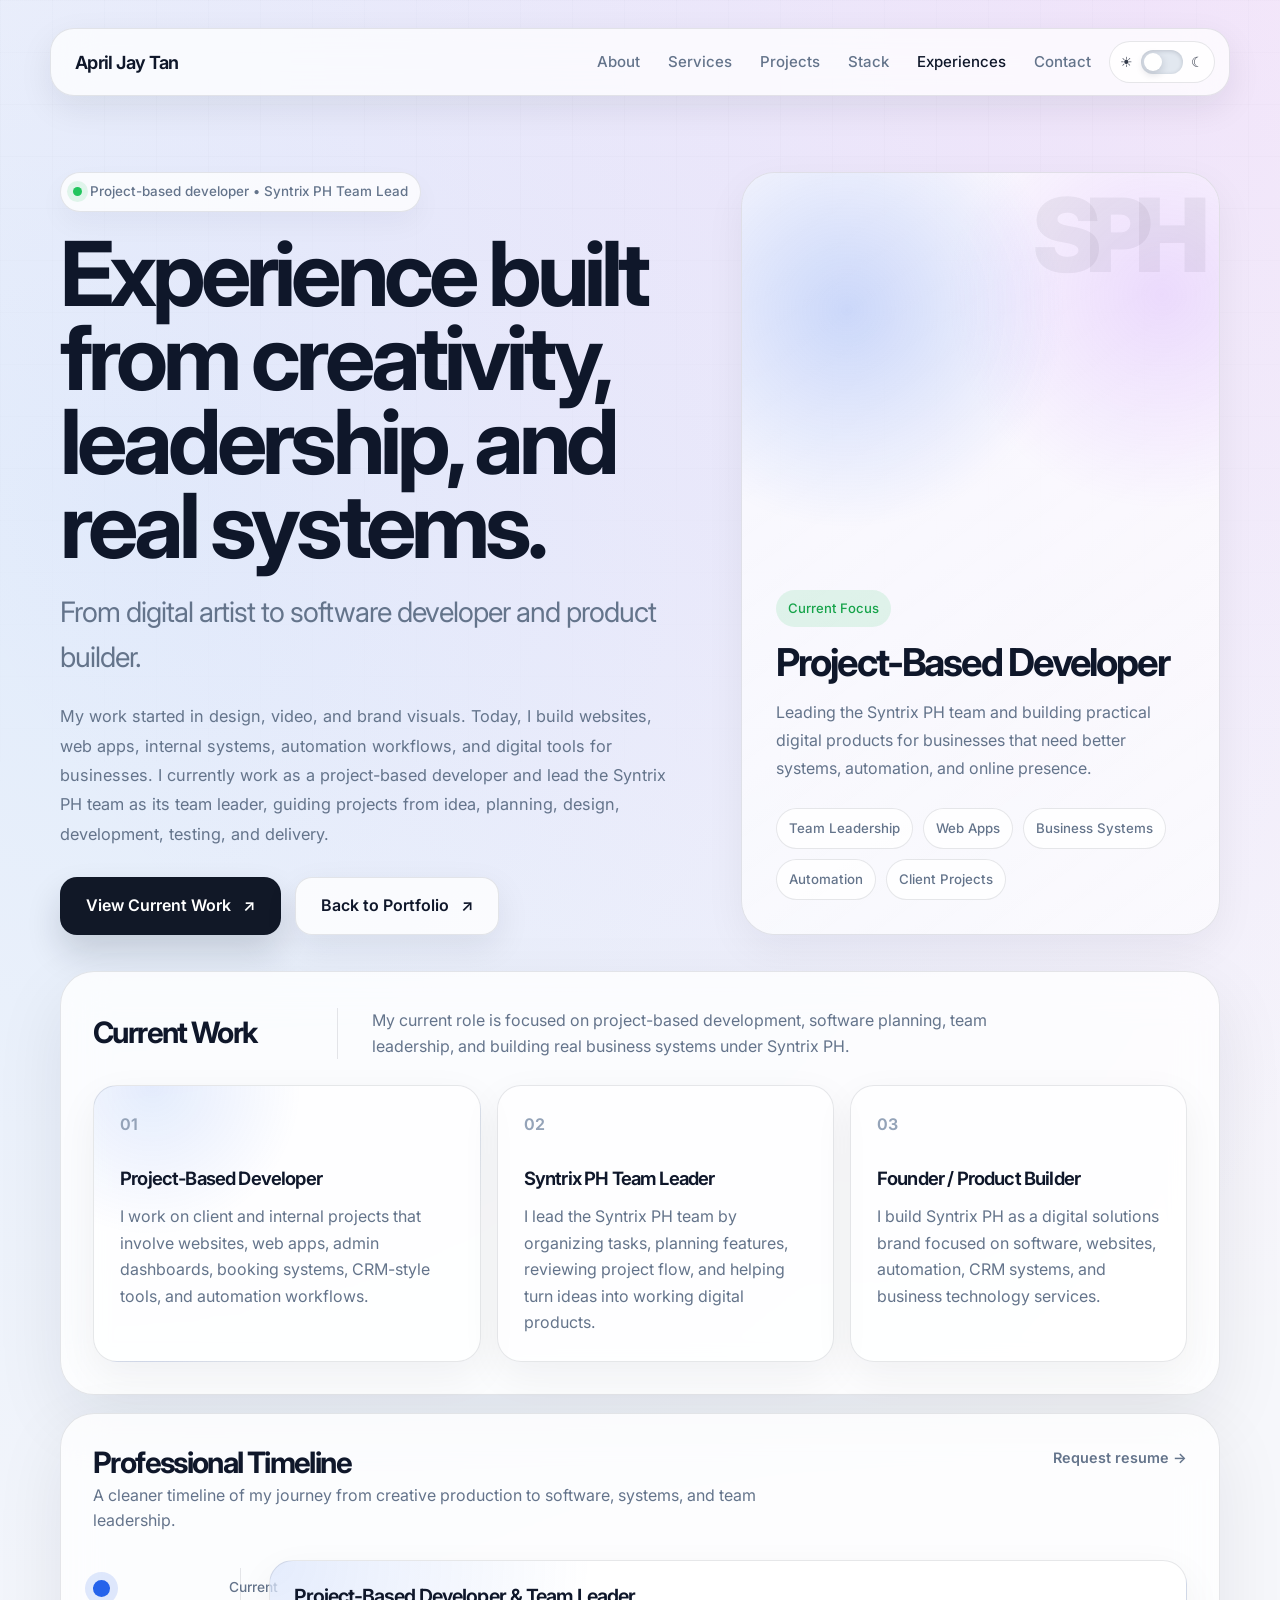
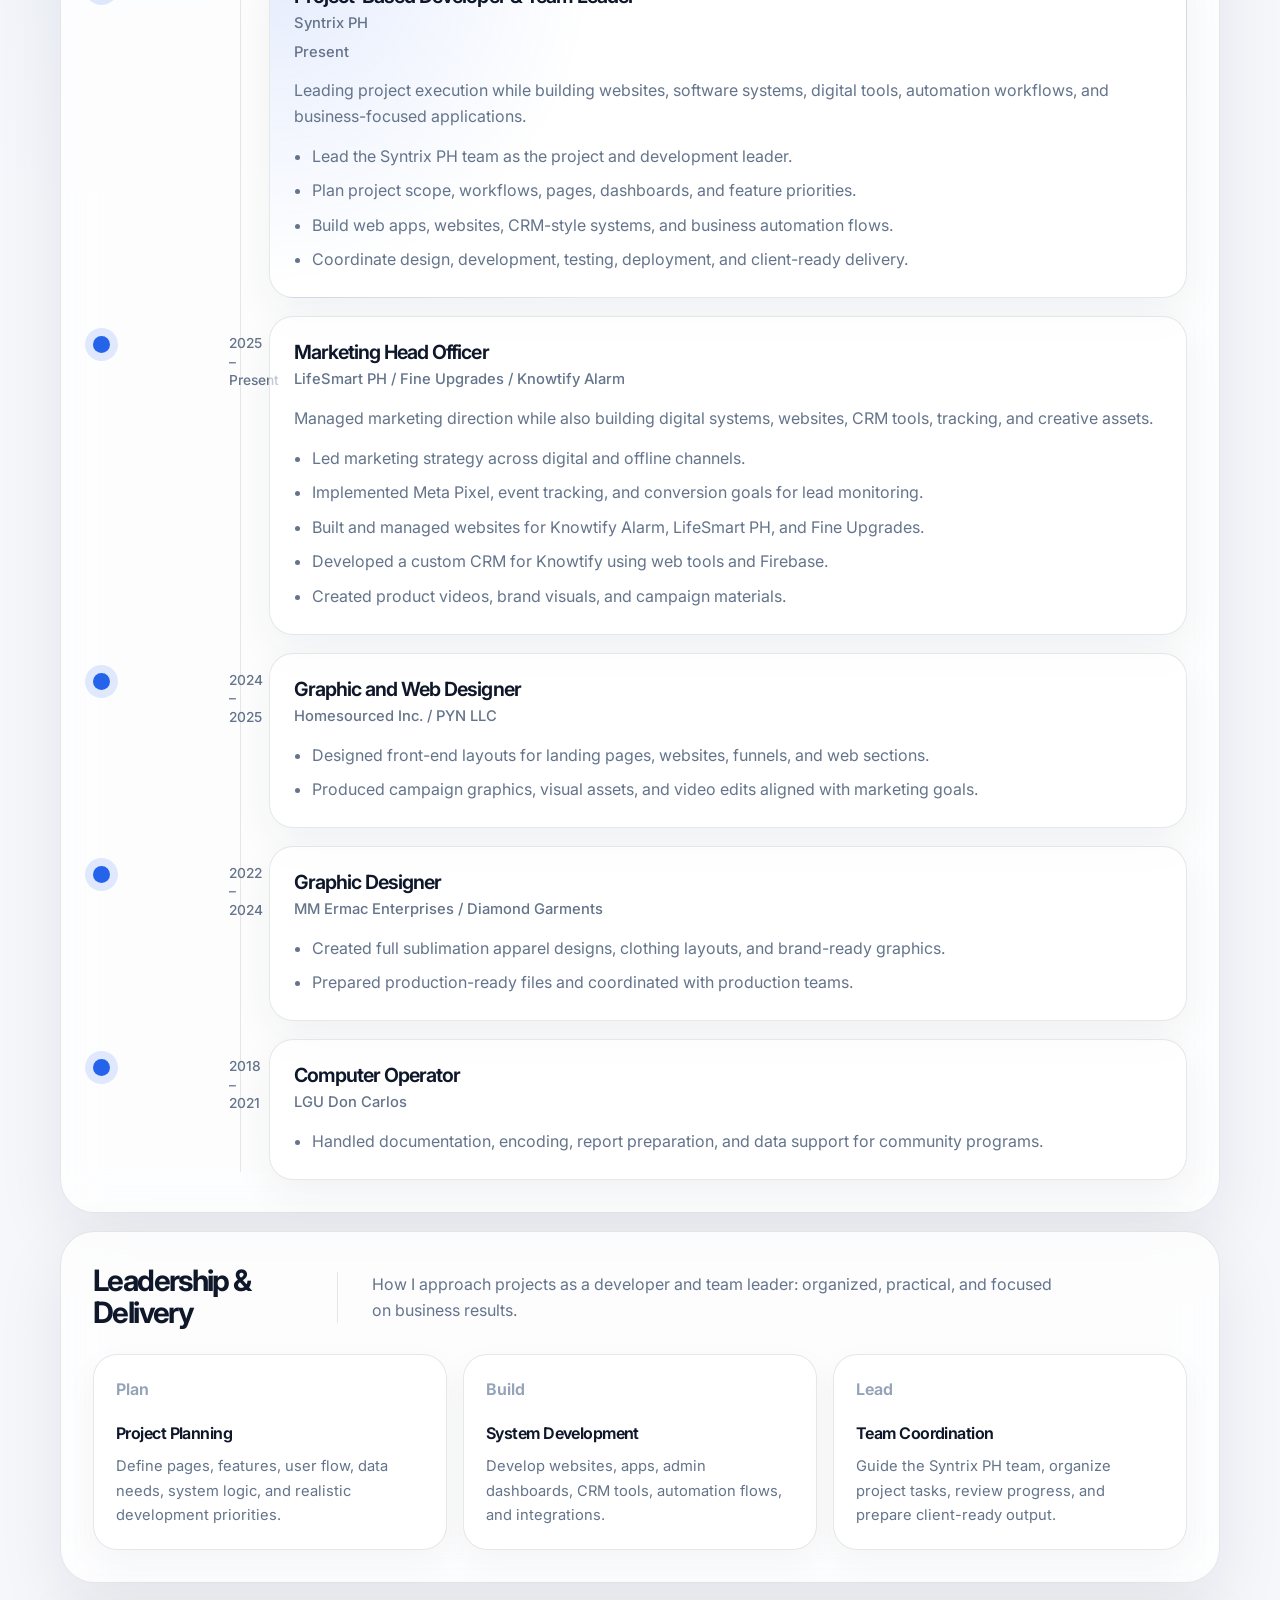
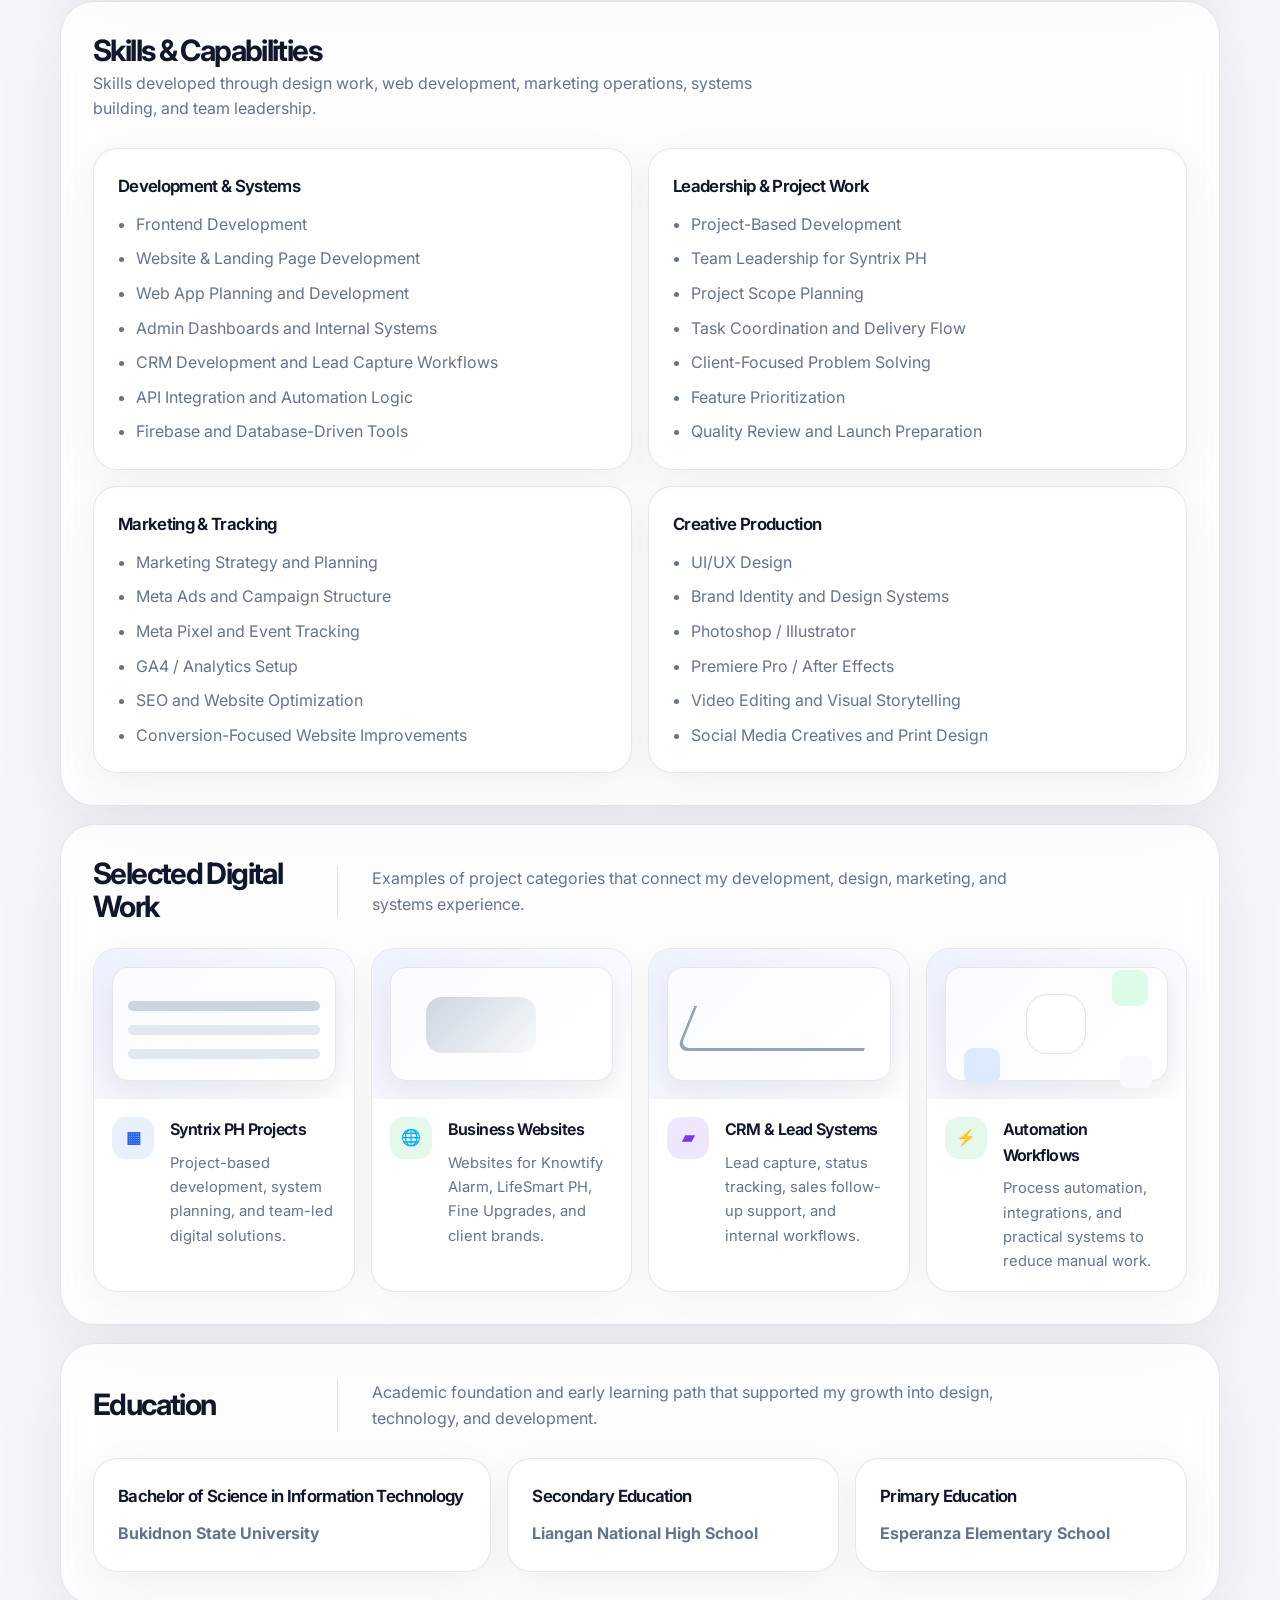
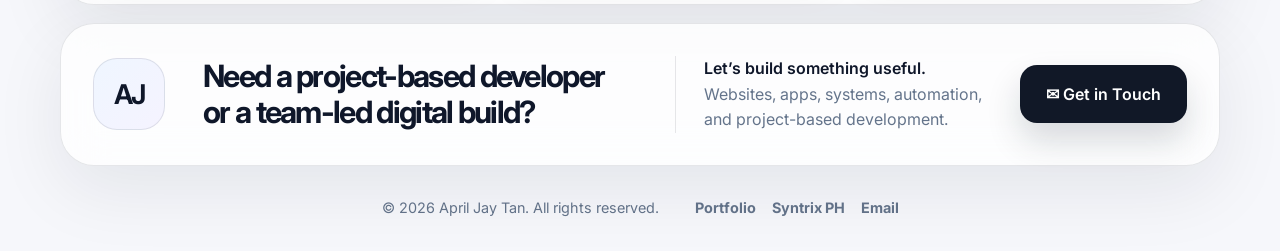
==== experiences.html @ decd0dea "Add files via upload" ====
<!DOCTYPE html>
<html lang="en">
<head>
  <meta charset="UTF-8" />
  <meta name="viewport" content="width=device-width, initial-scale=1.0" />
  <title>Experiences | April Jay Tan | Project-Based Developer & Syntrix PH Team Lead</title>
  <meta name="description" content="Professional experience of April Jay Tan, project-based developer, Syntrix PH team leader, software developer, creative technologist, and digital systems builder." />
  <link rel="icon" type="image/png" href="assets/favicon.png">
  <link rel="preconnect" href="https://fonts.googleapis.com">
  <link rel="preconnect" href="https://fonts.gstatic.com" crossorigin>
  <link href="https://fonts.googleapis.com/css2?family=Inter:wght@400;500;600;700;800;900&display=swap" rel="stylesheet">
  <link rel="stylesheet" href="style.css" />
</head>
<body>
  <div class="page-glow page-glow-one"></div>
  <div class="page-glow page-glow-two"></div>

  <header class="site-header">
    <nav class="nav-shell" aria-label="Main navigation">
      <a href="index.html" class="brand">April Jay Tan</a>

      <button class="mobile-menu-btn" type="button" aria-label="Toggle menu">
        <span></span>
        <span></span>
      </button>

      <div class="nav-links" id="navLinks">
        <a href="index.html#about">About</a>
        <a href="index.html#services">Services</a>
        <a href="index.html#projects">Projects</a>
        <a href="index.html#stack">Stack</a>
        <a href="experiences.html" class="active">Experiences</a>
        <a href="index.html#contact">Contact</a>
      </div>

      <button class="theme-toggle" id="themeToggle" type="button" aria-label="Switch to dark mode" title="Toggle dark / light mode">
        <span class="toggle-icon toggle-sun">☀</span>
        <span class="toggle-track"><span class="toggle-thumb"></span></span>
        <span class="toggle-icon toggle-moon">☾</span>
      </button>
    </nav>
  </header>

  <main>
    <section class="experience-hero section-space">
      <div class="container experience-hero-grid">
        <div class="hero-copy reveal">
          <div class="status-pill"><span></span>Project-based developer • Syntrix PH Team Lead</div>
          <h1>Experience built from creativity, leadership, and real systems.</h1>
          <p class="hero-kicker">From digital artist to software developer and product builder.</p>
          <p class="hero-story">
            My work started in design, video, and brand visuals. Today, I build websites, web apps, internal systems, automation workflows, and digital tools for businesses. I currently work as a project-based developer and lead the Syntrix PH team as its team leader, guiding projects from idea, planning, design, development, testing, and delivery.
          </p>
          <div class="hero-actions">
            <a href="#current-work" class="btn btn-primary">View Current Work <span>↗</span></a>
            <a href="index.html#projects" class="btn btn-soft">Back to Portfolio <span>↗</span></a>
          </div>
        </div>

        <aside class="leadership-card reveal">
          <div class="leadership-topline">Current Focus</div>
          <h2>Project-Based Developer</h2>
          <p>Leading the Syntrix PH team and building practical digital products for businesses that need better systems, automation, and online presence.</p>
          <div class="leader-stack">
            <span>Team Leadership</span>
            <span>Web Apps</span>
            <span>Business Systems</span>
            <span>Automation</span>
            <span>Client Projects</span>
          </div>
        </aside>
      </div>
    </section>

    <section id="current-work" class="container panel reveal experience-current-panel">
      <div class="section-head split-head">
        <h2>Current Work</h2>
        <p>My current role is focused on project-based development, software planning, team leadership, and building real business systems under Syntrix PH.</p>
      </div>

      <div class="current-work-grid">
        <article class="current-card primary-current reveal-item">
          <span class="feature-number">01</span>
          <h3>Project-Based Developer</h3>
          <p>I work on client and internal projects that involve websites, web apps, admin dashboards, booking systems, CRM-style tools, and automation workflows.</p>
        </article>

        <article class="current-card reveal-item">
          <span class="feature-number">02</span>
          <h3>Syntrix PH Team Leader</h3>
          <p>I lead the Syntrix PH team by organizing tasks, planning features, reviewing project flow, and helping turn ideas into working digital products.</p>
        </article>

        <article class="current-card reveal-item">
          <span class="feature-number">03</span>
          <h3>Founder / Product Builder</h3>
          <p>I build Syntrix PH as a digital solutions brand focused on software, websites, automation, CRM systems, and business technology services.</p>
        </article>
      </div>
    </section>

    <section class="container panel reveal">
      <div class="section-head row-head">
        <div>
          <h2>Professional Timeline</h2>
          <p>A cleaner timeline of my journey from creative production to software, systems, and team leadership.</p>
        </div>
        <a class="text-link" href="mailto:jay@jtanmediaworks.com">Request resume →</a>
      </div>

      <div class="experience-timeline redesigned-timeline">
        <article class="timeline-item reveal-item featured-role">
          <div class="timeline-dot"></div>
          <div class="timeline-date">Current</div>
          <div class="timeline-content">
            <div class="exp-header">
              <h3>Project-Based Developer & Team Leader</h3>
              <span class="exp-company">Syntrix PH</span>
              <span class="exp-period">Present</span>
            </div>
            <p class="timeline-summary">Leading project execution while building websites, software systems, digital tools, automation workflows, and business-focused applications.</p>
            <ul>
              <li>Lead the Syntrix PH team as the project and development leader.</li>
              <li>Plan project scope, workflows, pages, dashboards, and feature priorities.</li>
              <li>Build web apps, websites, CRM-style systems, and business automation flows.</li>
              <li>Coordinate design, development, testing, deployment, and client-ready delivery.</li>
            </ul>
          </div>
        </article>

        <article class="timeline-item reveal-item">
          <div class="timeline-dot"></div>
          <div class="timeline-date">2025 – Present</div>
          <div class="timeline-content">
            <div class="exp-header">
              <h3>Marketing Head Officer</h3>
              <span class="exp-company">LifeSmart PH / Fine Upgrades / Knowtify Alarm</span>
            </div>
            <p class="timeline-summary">Managed marketing direction while also building digital systems, websites, CRM tools, tracking, and creative assets.</p>
            <ul>
              <li>Led marketing strategy across digital and offline channels.</li>
              <li>Implemented Meta Pixel, event tracking, and conversion goals for lead monitoring.</li>
              <li>Built and managed websites for Knowtify Alarm, LifeSmart PH, and Fine Upgrades.</li>
              <li>Developed a custom CRM for Knowtify using web tools and Firebase.</li>
              <li>Created product videos, brand visuals, and campaign materials.</li>
            </ul>
          </div>
        </article>

        <article class="timeline-item reveal-item">
          <div class="timeline-dot"></div>
          <div class="timeline-date">2024 – 2025</div>
          <div class="timeline-content">
            <div class="exp-header">
              <h3>Graphic and Web Designer</h3>
              <span class="exp-company">Homesourced Inc. / PYN LLC</span>
            </div>
            <ul>
              <li>Designed front-end layouts for landing pages, websites, funnels, and web sections.</li>
              <li>Produced campaign graphics, visual assets, and video edits aligned with marketing goals.</li>
            </ul>
          </div>
        </article>

        <article class="timeline-item reveal-item">
          <div class="timeline-dot"></div>
          <div class="timeline-date">2022 – 2024</div>
          <div class="timeline-content">
            <div class="exp-header">
              <h3>Graphic Designer</h3>
              <span class="exp-company">MM Ermac Enterprises / Diamond Garments</span>
            </div>
            <ul>
              <li>Created full sublimation apparel designs, clothing layouts, and brand-ready graphics.</li>
              <li>Prepared production-ready files and coordinated with production teams.</li>
            </ul>
          </div>
        </article>

        <article class="timeline-item reveal-item">
          <div class="timeline-dot"></div>
          <div class="timeline-date">2018 – 2021</div>
          <div class="timeline-content">
            <div class="exp-header">
              <h3>Computer Operator</h3>
              <span class="exp-company">LGU Don Carlos</span>
            </div>
            <ul>
              <li>Handled documentation, encoding, report preparation, and data support for community programs.</li>
            </ul>
          </div>
        </article>
      </div>
    </section>

    <section class="container panel reveal">
      <div class="section-head split-head">
        <h2>Leadership & Delivery</h2>
        <p>How I approach projects as a developer and team leader: organized, practical, and focused on business results.</p>
      </div>

      <div class="wide-grid">
        <article class="feature-card reveal-item">
          <span class="feature-number">Plan</span>
          <h3>Project Planning</h3>
          <p>Define pages, features, user flow, data needs, system logic, and realistic development priorities.</p>
        </article>
        <article class="feature-card reveal-item">
          <span class="feature-number">Build</span>
          <h3>System Development</h3>
          <p>Develop websites, apps, admin dashboards, CRM tools, automation flows, and integrations.</p>
        </article>
        <article class="feature-card reveal-item">
          <span class="feature-number">Lead</span>
          <h3>Team Coordination</h3>
          <p>Guide the Syntrix PH team, organize project tasks, review progress, and prepare client-ready output.</p>
        </article>
      </div>
    </section>

    <section class="container panel reveal">
      <div class="section-head row-head">
        <div>
          <h2>Skills & Capabilities</h2>
          <p>Skills developed through design work, web development, marketing operations, systems building, and team leadership.</p>
        </div>
      </div>

      <div class="skills-grid two-grid">
        <article class="skill-category reveal-item">
          <h3>Development & Systems</h3>
          <ul>
            <li>Frontend Development</li>
            <li>Website & Landing Page Development</li>
            <li>Web App Planning and Development</li>
            <li>Admin Dashboards and Internal Systems</li>
            <li>CRM Development and Lead Capture Workflows</li>
            <li>API Integration and Automation Logic</li>
            <li>Firebase and Database-Driven Tools</li>
          </ul>
        </article>

        <article class="skill-category reveal-item">
          <h3>Leadership & Project Work</h3>
          <ul>
            <li>Project-Based Development</li>
            <li>Team Leadership for Syntrix PH</li>
            <li>Project Scope Planning</li>
            <li>Task Coordination and Delivery Flow</li>
            <li>Client-Focused Problem Solving</li>
            <li>Feature Prioritization</li>
            <li>Quality Review and Launch Preparation</li>
          </ul>
        </article>

        <article class="skill-category reveal-item">
          <h3>Marketing & Tracking</h3>
          <ul>
            <li>Marketing Strategy and Planning</li>
            <li>Meta Ads and Campaign Structure</li>
            <li>Meta Pixel and Event Tracking</li>
            <li>GA4 / Analytics Setup</li>
            <li>SEO and Website Optimization</li>
            <li>Conversion-Focused Website Improvements</li>
          </ul>
        </article>

        <article class="skill-category reveal-item">
          <h3>Creative Production</h3>
          <ul>
            <li>UI/UX Design</li>
            <li>Brand Identity and Design Systems</li>
            <li>Photoshop / Illustrator</li>
            <li>Premiere Pro / After Effects</li>
            <li>Video Editing and Visual Storytelling</li>
            <li>Social Media Creatives and Print Design</li>
          </ul>
        </article>
      </div>
    </section>

    <section class="container panel reveal">
      <div class="section-head split-head">
        <h2>Selected Digital Work</h2>
        <p>Examples of project categories that connect my development, design, marketing, and systems experience.</p>
      </div>

      <div class="project-grid">
        <article class="project-card reveal-item">
          <div class="mockup system-mockup"></div>
          <div class="project-body">
            <div class="icon blue">▦</div>
            <div>
              <h3>Syntrix PH Projects</h3>
              <p>Project-based development, system planning, and team-led digital solutions.</p>
            </div>
          </div>
        </article>
        <article class="project-card reveal-item">
          <div class="mockup website-mockup"></div>
          <div class="project-body">
            <div class="icon green">🌐</div>
            <div>
              <h3>Business Websites</h3>
              <p>Websites for Knowtify Alarm, LifeSmart PH, Fine Upgrades, and client brands.</p>
            </div>
          </div>
        </article>
        <article class="project-card reveal-item">
          <div class="mockup analytics-mockup"></div>
          <div class="project-body">
            <div class="icon purple">▰</div>
            <div>
              <h3>CRM & Lead Systems</h3>
              <p>Lead capture, status tracking, sales follow-up support, and internal workflows.</p>
            </div>
          </div>
        </article>
        <article class="project-card reveal-item">
          <div class="mockup workflow-mockup"></div>
          <div class="project-body">
            <div class="icon green">⚡</div>
            <div>
              <h3>Automation Workflows</h3>
              <p>Process automation, integrations, and practical systems to reduce manual work.</p>
            </div>
          </div>
        </article>
      </div>
    </section>

    <section class="container panel reveal">
      <div class="section-head split-head">
        <h2>Education</h2>
        <p>Academic foundation and early learning path that supported my growth into design, technology, and development.</p>
      </div>
      <div class="education-list redesigned-education">
        <article class="edu-card reveal-item">
          <h3>Bachelor of Science in Information Technology</h3>
          <p>Bukidnon State University</p>
        </article>
        <article class="edu-card reveal-item">
          <h3>Secondary Education</h3>
          <p>Liangan National High School</p>
        </article>
        <article class="edu-card reveal-item">
          <h3>Primary Education</h3>
          <p>Esperanza Elementary School</p>
        </article>
      </div>
    </section>

    <section id="contact" class="container cta-panel reveal">
      <div class="avatar-mark">AJ</div>
      <div>
        <h2>Need a project-based developer<br>or a team-led digital build?</h2>
      </div>
      <div class="cta-copy">
        <p>Let’s build something useful.</p>
        <span>Websites, apps, systems, automation, and project-based development.</span>
      </div>
      <a class="btn btn-primary" href="mailto:jay@jtanmediaworks.com">✉ Get in Touch</a>
    </section>
  </main>

  <footer class="site-footer">
    <p>© 2026 April Jay Tan. All rights reserved.</p>
    <div class="footer-icons">
      <a href="index.html">Portfolio</a>
      <a href="https://www.syntrixph.com" target="_blank" rel="noopener">Syntrix PH</a>
      <a href="mailto:jay@jtanmediaworks.com">Email</a>
    </div>
  </footer>

  <script src="script.js"></script>
</body>
</html>
---- style.css ----
:root {
  --bg: #f6f7fb;
  --bg-2: #ffffff;
  --text: #0f172a;
  --muted: #64748b;
  --soft-muted: #94a3b8;
  --line: rgba(15, 23, 42, 0.1);
  --card: rgba(255, 255, 255, 0.78);
  --card-solid: #ffffff;
  --shadow: 0 24px 70px rgba(15, 23, 42, 0.08);
  --soft-shadow: 0 12px 34px rgba(15, 23, 42, 0.08);
  --primary: #111827;
  --primary-text: #ffffff;
  --accent: #2563eb;
  --green: #22c55e;
  --radius-xl: 34px;
  --radius-lg: 24px;
  --radius-md: 18px;
}

body.dark-mode {
  --bg: #080b12;
  --bg-2: #0f1420;
  --text: #f8fafc;
  --muted: #a3adc2;
  --soft-muted: #76839a;
  --line: rgba(255, 255, 255, 0.11);
  --card: rgba(20, 27, 42, 0.75);
  --card-solid: #111827;
  --shadow: 0 26px 80px rgba(0, 0, 0, 0.38);
  --soft-shadow: 0 12px 36px rgba(0, 0, 0, 0.28);
  --primary: #ffffff;
  --primary-text: #0f172a;
  --accent: #7dd3fc;
}

* {
  box-sizing: border-box;
  margin: 0;
  padding: 0;
}

html {
  scroll-behavior: smooth;
}

body {
  min-height: 100vh;
  font-family: 'Inter', system-ui, -apple-system, BlinkMacSystemFont, 'Segoe UI', sans-serif;
  color: var(--text);
  background:
    radial-gradient(circle at 10% 10%, rgba(96, 165, 250, 0.14), transparent 28%),
    radial-gradient(circle at 90% 0%, rgba(217, 70, 239, 0.10), transparent 26%),
    var(--bg);
  line-height: 1.6;
  transition: background 0.35s ease, color 0.35s ease;
}

body::before {
  content: "";
  position: fixed;
  inset: 0;
  pointer-events: none;
  background-image: linear-gradient(rgba(15, 23, 42, 0.025) 1px, transparent 1px), linear-gradient(90deg, rgba(15, 23, 42, 0.025) 1px, transparent 1px);
  background-size: 52px 52px;
  mask-image: linear-gradient(to bottom, rgba(0,0,0,0.55), transparent);
}

body.dark-mode::before {
  background-image: linear-gradient(rgba(255,255,255,0.035) 1px, transparent 1px), linear-gradient(90deg, rgba(255,255,255,0.035) 1px, transparent 1px);
}

img {
  max-width: 100%;
  display: block;
}

a {
  color: inherit;
  text-decoration: none;
}

.container {
  width: min(1160px, calc(100% - 38px));
  margin-inline: auto;
}

.section-space {
  padding: 76px 0 24px;
}

.site-header {
  position: sticky;
  top: 14px;
  z-index: 50;
  padding: 14px 0;
}

.nav-shell {
  width: min(1180px, calc(100% - 34px));
  min-height: 68px;
  margin: auto;
  padding: 10px 14px 10px 24px;
  display: flex;
  align-items: center;
  gap: 18px;
  border: 1px solid var(--line);
  border-radius: 24px;
  background: color-mix(in srgb, var(--card-solid) 74%, transparent);
  backdrop-filter: blur(22px);
  box-shadow: var(--soft-shadow);
}

.brand {
  font-weight: 800;
  letter-spacing: -0.04em;
  font-size: 1.13rem;
  white-space: nowrap;
}

.nav-links {
  margin-left: auto;
  display: flex;
  align-items: center;
  gap: 28px;
  color: var(--muted);
  font-size: 0.94rem;
  font-weight: 600;
}

.nav-links a:hover,
.text-link:hover,
.site-link:hover {
  color: var(--accent);
}

.theme-toggle {
  border: 1px solid var(--line);
  background: var(--card);
  color: var(--text);
  height: 42px;
  padding: 6px 10px;
  border-radius: 999px;
  display: inline-flex;
  align-items: center;
  gap: 8px;
  cursor: pointer;
  transition: transform .2s ease, border-color .2s ease;
}

.theme-toggle:hover {
  transform: translateY(-1px);
  border-color: rgba(37, 99, 235, 0.35);
}

.toggle-icon {
  font-size: 0.9rem;
  opacity: 0.85;
}

.toggle-track {
  width: 42px;
  height: 24px;
  border-radius: 999px;
  background: #e2e8f0;
  position: relative;
  box-shadow: inset 0 1px 4px rgba(15, 23, 42, 0.18);
}

.toggle-thumb {
  position: absolute;
  top: 3px;
  left: 3px;
  width: 18px;
  height: 18px;
  border-radius: 50%;
  background: #ffffff;
  box-shadow: 0 3px 8px rgba(15, 23, 42, 0.18);
  transition: transform .28s ease;
}

body.dark-mode .toggle-track {
  background: #334155;
}

body.dark-mode .toggle-thumb {
  transform: translateX(18px);
  background: #0f172a;
}

.mobile-menu-btn {
  display: none;
  margin-left: auto;
  width: 44px;
  height: 42px;
  border: 1px solid var(--line);
  border-radius: 14px;
  background: var(--card);
  cursor: pointer;
}

.mobile-menu-btn span {
  width: 18px;
  height: 2px;
  background: var(--text);
  display: block;
  margin: 5px auto;
  border-radius: 20px;
}

.hero-grid {
  display: grid;
  grid-template-columns: 1.12fr 0.88fr;
  align-items: center;
  gap: 56px;
}

.status-pill {
  width: max-content;
  display: inline-flex;
  align-items: center;
  gap: 8px;
  padding: 8px 12px;
  border: 1px solid var(--line);
  border-radius: 999px;
  background: var(--card);
  color: var(--muted);
  font-size: 0.84rem;
  font-weight: 600;
  margin-bottom: 20px;
  box-shadow: 0 12px 28px rgba(15, 23, 42, 0.04);
}

.status-pill span,
.floating-note span {
  width: 9px;
  height: 9px;
  border-radius: 999px;
  background: var(--green);
  box-shadow: 0 0 0 6px rgba(34, 197, 94, 0.12);
}

.hero h1 {
  font-size: clamp(3.45rem, 8vw, 6.8rem);
  line-height: 0.92;
  letter-spacing: -0.085em;
  font-weight: 900;
  margin-bottom: 18px;
}

.hero-kicker {
  font-size: clamp(1.35rem, 2.2vw, 2rem);
  color: var(--muted);
  font-weight: 500;
  letter-spacing: -0.04em;
  margin-bottom: 22px;
}

.hero-story {
  max-width: 610px;
  color: var(--muted);
  font-size: 1.02rem;
  line-height: 1.8;
}

.site-link {
  margin-top: 22px;
  display: inline-flex;
  align-items: center;
  gap: 8px;
  color: #4169e1;
  font-weight: 700;
}

.hero-actions {
  margin-top: 28px;
  display: flex;
  flex-wrap: wrap;
  gap: 14px;
}

.btn {
  min-height: 58px;
  display: inline-flex;
  align-items: center;
  justify-content: center;
  gap: 12px;
  padding: 15px 25px;
  border-radius: 17px;
  font-weight: 800;
  border: 1px solid var(--line);
  transition: transform .24s ease, box-shadow .24s ease, background .24s ease;
}

.btn:hover {
  transform: translateY(-3px);
}

.btn-primary {
  background: var(--primary);
  color: var(--primary-text);
  box-shadow: 0 18px 34px rgba(15, 23, 42, 0.16);
}

.btn-soft {
  background: var(--card);
  color: var(--text);
  box-shadow: var(--soft-shadow);
}

.portrait-card {
  min-height: 500px;
  position: relative;
  display: grid;
  place-items: end center;
  overflow: hidden;
  border-radius: 34px;
  border: 1px solid var(--line);
  background:
    radial-gradient(circle at 82% 12%, rgba(255,255,255,.9), transparent 20%),
    radial-gradient(circle at 15% 85%, rgba(96, 165, 250, 0.20), transparent 32%),
    linear-gradient(145deg, rgba(255,255,255,.86), rgba(226,232,240,.42));
  box-shadow: var(--shadow);
}

body.dark-mode .portrait-card {
  background:
    radial-gradient(circle at 82% 12%, rgba(96, 165, 250, 0.20), transparent 22%),
    radial-gradient(circle at 15% 85%, rgba(217, 70, 239, 0.16), transparent 32%),
    linear-gradient(145deg, rgba(30, 41, 59, .78), rgba(15, 23, 42, .65));
}

.portrait-card img {
  width: 78%;
  max-height: 440px;
  object-fit: cover;
  object-position: center top;
  border-radius: 28px 28px 0 0;
  filter: saturate(0.92);
  z-index: 2;
}

.portrait-fallback {
  display: none;
  width: 280px;
  height: 280px;
  place-items: center;
  border-radius: 48px;
  background: linear-gradient(135deg, #e0e7ff, #f8fafc);
  font-size: 5rem;
  font-weight: 900;
  letter-spacing: -0.1em;
  z-index: 2;
  margin-bottom: 64px;
}

.sparkle {
  position: absolute;
  top: 26px;
  right: 26px;
  z-index: 4;
  width: 56px;
  height: 56px;
  display: grid;
  place-items: center;
  border-radius: 18px;
  background: var(--card-solid);
  color: #4169e1;
  box-shadow: var(--soft-shadow);
}

.portrait-orbit {
  position: absolute;
  border: 1px solid rgba(148, 163, 184, .30);
  border-radius: 999px;
  transform: rotate(28deg);
}

.orbit-one {
  width: 620px;
  height: 280px;
  top: 110px;
  left: -210px;
}

.orbit-two {
  width: 520px;
  height: 220px;
  right: -280px;
  bottom: 80px;
}

.floating-note {
  position: absolute;
  left: 34px;
  bottom: 34px;
  z-index: 5;
  padding: 18px 20px;
  min-width: 260px;
  display: flex;
  align-items: flex-start;
  gap: 13px;
  border-radius: 20px;
  border: 1px solid rgba(255,255,255,.42);
  background: rgba(15, 23, 42, 0.44);
  color: #ffffff;
  backdrop-filter: blur(18px);
  box-shadow: 0 22px 36px rgba(15, 23, 42, 0.25);
  font-weight: 600;
}

.panel,
.cta-panel {
  margin-top: 18px;
  padding: 32px;
  border: 1px solid var(--line);
  border-radius: var(--radius-xl);
  background: var(--card);
  backdrop-filter: blur(22px);
  box-shadow: var(--shadow);
}

.section-head {
  margin-bottom: 26px;
}

.split-head {
  display: grid;
  grid-template-columns: 210px 1fr;
  gap: 34px;
  align-items: center;
}

.split-head p {
  border-left: 1px solid var(--line);
  padding-left: 34px;
}

.row-head {
  display: flex;
  align-items: flex-start;
  justify-content: space-between;
  gap: 24px;
}

.section-head h2 {
  font-size: clamp(1.35rem, 2.3vw, 2rem);
  letter-spacing: -0.055em;
  line-height: 1.1;
}

.section-head p {
  color: var(--muted);
  max-width: 720px;
  margin-top: 4px;
}

.text-link {
  color: var(--muted);
  font-size: 0.9rem;
  font-weight: 800;
  white-space: nowrap;
}

.service-grid,
.project-grid,
.media-grid,
.wide-grid,
.stack-pills {
  display: grid;
  gap: 16px;
}

.five-grid {
  grid-template-columns: repeat(5, 1fr);
}

.wide-grid {
  grid-template-columns: repeat(3, 1fr);
}

.project-grid,
.four-grid {
  grid-template-columns: repeat(4, 1fr);
}

.three-grid {
  grid-template-columns: repeat(3, 1fr);
}

.mini-card,
.feature-card,
.project-card,
.media-card {
  border: 1px solid var(--line);
  border-radius: var(--radius-lg);
  background: color-mix(in srgb, var(--card-solid) 58%, transparent);
  box-shadow: 0 12px 34px rgba(15, 23, 42, 0.045);
  transition: transform .24s ease, border-color .24s ease, box-shadow .24s ease;
  overflow: hidden;
}

.mini-card:hover,
.feature-card:hover,
.project-card:hover,
.media-card:hover {
  transform: translateY(-6px);
  border-color: color-mix(in srgb, var(--accent) 38%, var(--line));
  box-shadow: 0 22px 46px rgba(15, 23, 42, 0.09);
}

.mini-card,
.feature-card {
  padding: 22px;
}

.icon {
  width: 46px;
  height: 46px;
  display: grid;
  place-items: center;
  border-radius: 16px;
  margin-bottom: 18px;
  font-weight: 900;
}

.blue { background: rgba(37,99,235,.10); color: #2563eb; }
.cyan { background: rgba(14,165,233,.10); color: #0284c7; }
.purple { background: rgba(124,58,237,.12); color: #7c3aed; }
.green { background: rgba(34,197,94,.12); color: #16a34a; }
.pink { background: rgba(236,72,153,.12); color: #db2777; }

.mini-card h3,
.feature-card h3,
.project-card h3,
.media-card h3 {
  font-size: 1rem;
  letter-spacing: -0.035em;
  margin-bottom: 8px;
}

.mini-card p,
.feature-card p,
.project-card p {
  color: var(--muted);
  font-size: 0.92rem;
}

.feature-number {
  display: inline-flex;
  font-weight: 900;
  color: var(--soft-muted);
  margin-bottom: 18px;
}

.stack-pills {
  grid-template-columns: repeat(7, max-content);
  align-items: center;
  gap: 14px;
}

.stack-pills span {
  min-height: 58px;
  display: inline-flex;
  align-items: center;
  gap: 10px;
  padding: 12px 20px;
  border: 1px solid var(--line);
  border-radius: 18px;
  background: color-mix(in srgb, var(--card-solid) 64%, transparent);
  font-weight: 800;
  box-shadow: 0 12px 30px rgba(15, 23, 42, 0.045);
}

/* Image fill container — images cover the full area */
.img-fill {
  width: 100%;
  height: 200px;
  overflow: hidden;
  position: relative;
  background: linear-gradient(135deg, #e2e8f0, #f8fafc);
  flex-shrink: 0;
}

body.dark-mode .img-fill {
  background: linear-gradient(135deg, #1e293b, #0f172a);
}

.img-fill img {
  position: absolute;
  inset: 0;
  width: 100%;
  height: 100%;
  object-fit: cover;
  display: block;
  transition: transform 0.4s ease;
}

.popup-card:hover .img-fill img {
  transform: scale(1.04);
}

/* Empty state — show icon centered */
.img-fill--empty {
  display: flex;
  align-items: center;
  justify-content: center;
  font-size: 2rem;
  color: var(--soft-muted);
}

.mockup,
.thumb {
  min-height: 150px;
  position: relative;
  overflow: hidden;
  border-radius: 22px 22px 0 0;
  background: linear-gradient(135deg, #eef2ff, #ffffff);
}

.project-body {
  padding: 18px;
  display: grid;
  grid-template-columns: 44px 1fr;
  gap: 14px;
  align-items: start;
}

.project-body .icon {
  width: 42px;
  height: 42px;
  margin: 0;
  border-radius: 14px;
}

.analytics-mockup::before,
.website-mockup::before,
.system-mockup::before,
.workflow-mockup::before,
.creative-one::before,
.creative-two::before,
.design-three::before {
  content: "";
  position: absolute;
  inset: 18px;
  border-radius: 16px;
  background: rgba(255,255,255,.72);
  box-shadow: inset 0 0 0 1px rgba(100,116,139,.16), 0 12px 30px rgba(15,23,42,.08);
}

.analytics-mockup::after {
  content: "";
  position: absolute;
  left: 36px;
  right: 36px;
  bottom: 48px;
  height: 42px;
  border: solid #94a3b8;
  border-width: 0 0 3px 3px;
  border-radius: 0 0 0 12px;
  transform: skew(-22deg);
}

.website-mockup::after {
  content: "";
  position: absolute;
  left: 54px;
  top: 48px;
  width: 110px;
  height: 56px;
  border-radius: 16px;
  background: linear-gradient(135deg, #cbd5e1, #f8fafc);
}

.system-mockup::after {
  content: "";
  position: absolute;
  inset: 52px 34px auto 34px;
  height: 10px;
  border-radius: 99px;
  background: linear-gradient(#cbd5e1 0 0) 0 0/100% 100%, #e2e8f0;
  box-shadow: 0 24px 0 #e2e8f0, 0 48px 0 #e2e8f0;
}

.workflow-mockup::after {
  content: "";
  position: absolute;
  width: 58px;
  height: 58px;
  left: 50%;
  top: 50%;
  transform: translate(-50%,-50%);
  border-radius: 20px;
  background: #ffffff;
  box-shadow: -74px 42px 0 -11px #dbeafe, 74px -36px 0 -11px #dcfce7, 80px 48px 0 -13px #f8fafc, 0 0 0 1px rgba(100,116,139,.18);
}

.media-card h3 {
  padding: 13px 16px 16px;
  color: var(--text);
  font-size: 0.93rem;
}

.thumb {
  min-height: 142px;
  display: flex;
  align-items: center;
  justify-content: center;
}

.play {
  width: 58px;
  height: 58px;
  display: grid;
  place-items: center;
  border-radius: 999px;
  background: rgba(15, 23, 42, .62);
  color: #fff;
  backdrop-filter: blur(12px);
  box-shadow: 0 14px 34px rgba(15,23,42,.22);
}

.thumb-video-one { background: radial-gradient(circle at 36% 45%, #334155 0 10%, #0f172a 11% 28%, #020617 29% 100%); }
.thumb-video-two { background: linear-gradient(135deg, #fde2e4, #fb923c 45%, #111827); }
.thumb-video-three { background: linear-gradient(135deg, #dbeafe, #ede9fe); }

.design-one { justify-content: flex-start; padding-left: 24px; background: #0f2a25; color: #fff; }
.design-two { justify-content: flex-start; padding-left: 24px; background: linear-gradient(135deg, #faf7f2, #d6c7b6); color: #3d332a; }
.design-three { background: linear-gradient(135deg, #f8fafc, #e2e8f0); }
.design-three::after {
  content: "";
  position: absolute;
  inset: 35px 58px;
  border-radius: 6px;
  background: #ffffff;
  transform: rotate(-8deg);
  box-shadow: 44px 18px 0 #cbd5e1, 0 0 0 1px rgba(100,116,139,.18);
}
.design-four { justify-content: flex-start; padding-left: 24px; background: linear-gradient(135deg, #ffffff, #e2e8f0); color: #111827; }
.creative-one { background: linear-gradient(135deg, #dbeafe, #f8fafc); }
.creative-two { background: linear-gradient(135deg, #f8fafc, #111827); }
.creative-three { justify-content: flex-start; padding-left: 24px; background: linear-gradient(135deg, #f8fafc, #111827); color: #111827; }
.creative-four { background: radial-gradient(circle at 62% 42%, #bfdbfe 0 13%, transparent 14%), linear-gradient(135deg, #fce7f3, #e0e7ff); }

.cta-panel {
  display: grid;
  grid-template-columns: 82px 1.4fr 1fr auto;
  align-items: center;
  gap: 28px;
  margin-bottom: 30px;
}

.avatar-mark {
  width: 72px;
  height: 72px;
  display: grid;
  place-items: center;
  border-radius: 24px;
  background: linear-gradient(135deg, #eff6ff, #f5f3ff);
  border: 1px solid var(--line);
  color: #0f172a;
  font-size: 1.7rem;
  font-weight: 900;
  letter-spacing: -0.08em;
}

.cta-panel h2 {
  font-size: clamp(1.3rem, 2.4vw, 2rem);
  line-height: 1.2;
  letter-spacing: -0.06em;
}

.cta-copy {
  border-left: 1px solid var(--line);
  padding-left: 28px;
  color: var(--muted);
}

.cta-copy p {
  color: var(--text);
  font-weight: 800;
}

.site-footer {
  width: min(1160px, calc(100% - 38px));
  margin: 0 auto 32px;
  display: flex;
  align-items: center;
  justify-content: center;
  gap: 36px;
  color: var(--muted);
  font-size: 0.9rem;
}

.footer-icons {
  display: flex;
  gap: 16px;
  font-weight: 700;
}

.reveal,
.reveal-item {
  opacity: 0;
  transform: translateY(24px);
  transition: opacity 0.7s ease, transform 0.7s ease;
}

.reveal.active,
.reveal-item.active {
  opacity: 1;
  transform: translateY(0);
}

@media (max-width: 1050px) {
  .hero-grid,
  .split-head,
  .cta-panel {
    grid-template-columns: 1fr;
  }

  .split-head p,
  .cta-copy {
    border-left: 0;
    padding-left: 0;
  }

  .five-grid,
  .project-grid,
  .four-grid {
    grid-template-columns: repeat(2, 1fr);
  }

  .wide-grid,
  .three-grid {
    grid-template-columns: 1fr;
  }

  .stack-pills {
    grid-template-columns: repeat(3, max-content);
  }
}

@media (max-width: 780px) {
  .site-header {
    top: 0;
    padding: 10px 0;
  }

  .nav-shell {
    position: relative;
    border-radius: 20px;
  }

  .mobile-menu-btn {
    display: block;
  }

  .nav-links {
    position: absolute;
    top: calc(100% + 10px);
    left: 0;
    right: 0;
    display: none;
    flex-direction: column;
    align-items: flex-start;
    gap: 10px;
    padding: 18px;
    border: 1px solid var(--line);
    border-radius: 20px;
    background: var(--card-solid);
    box-shadow: var(--soft-shadow);
  }

  .nav-links.open {
    display: flex;
  }

  .theme-toggle {
    padding: 6px 8px;
  }

  .toggle-icon {
    display: none;
  }

  .section-space {
    padding-top: 36px;
  }

  .hero h1 {
    font-size: clamp(3.1rem, 17vw, 5rem);
  }

  .portrait-card {
    min-height: 420px;
  }

  .panel,
  .cta-panel {
    padding: 22px;
    border-radius: 26px;
  }

  .five-grid,
  .project-grid,
  .four-grid,
  .stack-pills {
    grid-template-columns: 1fr;
  }

  .row-head {
    flex-direction: column;
  }

  .site-footer {
    flex-direction: column;
    gap: 10px;
    text-align: center;
  }
}
/* Experiences page redesign */
.nav-links a.active {
  color: var(--text);
}

.experience-hero {
  padding-top: 76px;
  padding-bottom: 18px;
}

.experience-hero-grid {
  display: grid;
  grid-template-columns: 1.15fr 0.85fr;
  gap: 34px;
  align-items: stretch;
}

.experience-hero h1 {
  max-width: 830px;
  font-size: clamp(3rem, 7vw, 6.4rem);
  line-height: 0.94;
  letter-spacing: -0.085em;
  font-weight: 900;
  margin-bottom: 22px;
}

.leadership-card,
.current-card,
.timeline-content,
.skill-category,
.edu-card {
  border: 1px solid var(--line);
  background: color-mix(in srgb, var(--card-solid) 62%, transparent);
  box-shadow: 0 14px 42px rgba(15, 23, 42, 0.055);
}

.leadership-card {
  position: relative;
  min-height: 430px;
  border-radius: var(--radius-xl);
  padding: 34px;
  overflow: hidden;
  display: flex;
  flex-direction: column;
  justify-content: flex-end;
}

.leadership-card::before {
  content: "";
  position: absolute;
  inset: 0;
  background:
    radial-gradient(circle at 22% 18%, rgba(37, 99, 235, .22), transparent 30%),
    radial-gradient(circle at 88% 16%, rgba(168, 85, 247, .18), transparent 28%),
    linear-gradient(145deg, rgba(255,255,255,.30), transparent);
  pointer-events: none;
}

.leadership-card::after {
  content: "SPH";
  position: absolute;
  top: 22px;
  right: 26px;
  font-weight: 900;
  font-size: clamp(4rem, 8vw, 8rem);
  letter-spacing: -0.16em;
  color: color-mix(in srgb, var(--text) 6%, transparent);
  line-height: .8;
}

.leadership-card > * {
  position: relative;
  z-index: 1;
}

.leadership-topline {
  width: max-content;
  padding: 8px 12px;
  margin-bottom: 16px;
  border-radius: 999px;
  background: rgba(34,197,94,.12);
  color: #16a34a;
  font-size: .82rem;
  font-weight: 900;
}

.leadership-card h2 {
  font-size: clamp(1.8rem, 3vw, 3rem);
  letter-spacing: -0.07em;
  line-height: 1;
  margin-bottom: 16px;
}

.leadership-card p {
  color: var(--muted);
  font-size: 1rem;
  line-height: 1.75;
  max-width: 460px;
}

.leader-stack {
  display: flex;
  flex-wrap: wrap;
  gap: 10px;
  margin-top: 26px;
}

.leader-stack span {
  padding: 9px 12px;
  border-radius: 999px;
  border: 1px solid var(--line);
  background: var(--card);
  font-size: .83rem;
  font-weight: 800;
  color: var(--muted);
}

.current-work-grid {
  display: grid;
  grid-template-columns: 1.15fr 1fr 1fr;
  gap: 16px;
}

.current-card {
  border-radius: var(--radius-lg);
  padding: 26px;
  transition: transform .24s ease, border-color .24s ease, box-shadow .24s ease;
}

.current-card:hover {
  transform: translateY(-6px);
  border-color: color-mix(in srgb, var(--accent) 40%, var(--line));
  box-shadow: 0 22px 46px rgba(15, 23, 42, 0.09);
}

.current-card h3 {
  margin: 8px 0 10px;
  font-size: 1.15rem;
  letter-spacing: -0.045em;
}

.current-card p {
  color: var(--muted);
}

.primary-current {
  background:
    radial-gradient(circle at 15% 0%, rgba(37,99,235,.12), transparent 35%),
    color-mix(in srgb, var(--card-solid) 68%, transparent);
}

.redesigned-timeline {
  position: relative;
  display: grid;
  gap: 18px;
}

.redesigned-timeline::before {
  content: "";
  position: absolute;
  top: 8px;
  bottom: 8px;
  left: 147px;
  width: 1px;
  background: var(--line);
}

.timeline-item {
  position: relative;
  display: grid;
  grid-template-columns: 120px 24px 1fr;
  gap: 16px;
  align-items: flex-start;
}

.timeline-date {
  padding-top: 18px;
  color: var(--muted);
  font-weight: 900;
  font-size: .86rem;
  line-height: 1.35;
}

.timeline-dot {
  position: relative;
  width: 17px;
  height: 17px;
  margin-top: 20px;
  border-radius: 50%;
  background: var(--accent);
  box-shadow: 0 0 0 8px color-mix(in srgb, var(--accent) 14%, transparent);
  z-index: 2;
}

.timeline-content {
  border-radius: var(--radius-lg);
  padding: 24px;
}

.featured-role .timeline-content {
  background:
    radial-gradient(circle at 0% 0%, rgba(37,99,235,.12), transparent 33%),
    color-mix(in srgb, var(--card-solid) 70%, transparent);
}

.exp-header {
  display: grid;
  gap: 5px;
  margin-bottom: 14px;
}

.exp-header h3 {
  font-size: 1.22rem;
  line-height: 1.15;
  letter-spacing: -0.05em;
}

.exp-company,
.exp-period {
  color: var(--muted);
  font-weight: 700;
  font-size: .92rem;
}

.timeline-summary {
  color: var(--muted);
  margin-bottom: 14px;
  max-width: 860px;
}

.timeline-content ul,
.skill-category ul {
  display: grid;
  gap: 9px;
  padding-left: 1.1rem;
  color: var(--muted);
}

.two-grid {
  display: grid;
  grid-template-columns: repeat(2, 1fr);
  gap: 16px;
}

.skill-category,
.edu-card {
  border-radius: var(--radius-lg);
  padding: 24px;
}

.skill-category h3,
.edu-card h3 {
  margin-bottom: 12px;
  font-size: 1.05rem;
  letter-spacing: -0.04em;
}

.edu-card p {
  color: var(--muted);
  font-weight: 700;
}

.redesigned-education {
  display: grid;
  grid-template-columns: 1.2fr 1fr 1fr;
  gap: 16px;
}

@media (max-width: 980px) {
  .experience-hero-grid,
  .current-work-grid,
  .redesigned-education {
    grid-template-columns: 1fr;
  }

  .redesigned-timeline::before {
    left: 8px;
  }

  .timeline-item {
    grid-template-columns: 24px 1fr;
  }

  .timeline-date {
    grid-column: 2;
    grid-row: 1;
    padding-top: 0;
  }

  .timeline-dot {
    grid-column: 1;
    grid-row: 1 / span 2;
    margin-top: 4px;
  }

  .timeline-content {
    grid-column: 2;
  }
}

@media (max-width: 760px) {
  .experience-hero h1 {
    font-size: clamp(2.55rem, 14vw, 4.2rem);
  }

  .leadership-card {
    min-height: 330px;
    padding: 26px;
  }

  .two-grid {
    grid-template-columns: 1fr;
  }
}

/* ================================================
   POPUP CARD & OUTLINE BUTTON
   ================================================ */

.popup-card {
  cursor: pointer;
}

.btn-outline {
  background: transparent;
  color: var(--text);
  border: 1.5px solid var(--line);
  box-shadow: var(--soft-shadow);
}

.btn-outline:hover {
  border-color: var(--accent);
  color: var(--accent);
}

/* ================================================
   PROJECT DETAIL MODAL
   ================================================ */

.modal-overlay {
  position: fixed;
  inset: 0;
  z-index: 1000;
  background: rgba(0, 0, 0, 0.65);
  backdrop-filter: blur(10px);
  -webkit-backdrop-filter: blur(10px);
  display: flex;
  align-items: center;
  justify-content: center;
  padding: 20px;
  opacity: 0;
  pointer-events: none;
  transition: opacity 0.3s ease;
}

.modal-overlay.open {
  opacity: 1;
  pointer-events: all;
}

.modal-box {
  background: var(--card-solid);
  border: 1px solid var(--line);
  border-radius: var(--radius-xl);
  box-shadow: 0 40px 100px rgba(0, 0, 0, 0.35);
  max-width: 640px;
  width: 100%;
  max-height: 90vh;
  overflow-y: auto;
  position: relative;
  transform: translateY(24px) scale(0.97);
  transition: transform 0.32s ease;
  scrollbar-width: thin;
  scrollbar-color: var(--line) transparent;
}

.modal-overlay.open .modal-box {
  transform: translateY(0) scale(1);
}

.modal-close {
  position: absolute;
  top: 16px;
  right: 16px;
  width: 40px;
  height: 40px;
  border-radius: 50%;
  border: 1px solid rgba(255, 255, 255, 0.25);
  background: rgba(15, 23, 42, 0.6);
  color: #ffffff;
  cursor: pointer;
  display: grid;
  place-items: center;
  font-size: 1rem;
  backdrop-filter: blur(8px);
  z-index: 10;
  transition: background 0.2s ease, transform 0.2s ease;
}

.modal-close:hover {
  background: rgba(15, 23, 42, 0.9);
  transform: scale(1.1);
}

.modal-image {
  width: 100%;
  height: 280px;
  overflow: hidden;
  border-radius: var(--radius-xl) var(--radius-xl) 0 0;
  position: relative;
  background: linear-gradient(135deg, #e2e8f0, #dbeafe);
  display: flex;
  align-items: center;
  justify-content: center;
  flex-shrink: 0;
}

body.dark-mode .modal-image {
  background: linear-gradient(135deg, #1e293b, #0f172a);
}

.modal-image img {
  position: absolute;
  inset: 0;
  width: 100%;
  height: 100%;
  object-fit: cover;
  display: block;
}

.modal-image-fallback {
  font-size: 3.5rem;
  color: var(--soft-muted);
  opacity: 0.5;
}

.modal-content {
  padding: 28px 32px 36px;
}

.modal-category {
  display: inline-flex;
  align-items: center;
  padding: 6px 14px;
  border-radius: 999px;
  background: rgba(37, 99, 235, 0.1);
  color: var(--accent);
  font-size: 0.78rem;
  font-weight: 800;
  margin-bottom: 14px;
  letter-spacing: 0.04em;
  text-transform: uppercase;
}

.modal-title {
  font-size: clamp(1.55rem, 3vw, 2rem);
  letter-spacing: -0.06em;
  font-weight: 900;
  margin-bottom: 14px;
  line-height: 1.1;
}

.modal-description {
  color: var(--muted);
  line-height: 1.8;
  margin-bottom: 26px;
  font-size: 0.98rem;
}

.modal-tech-label {
  display: block;
  font-size: 0.75rem;
  font-weight: 800;
  color: var(--soft-muted);
  text-transform: uppercase;
  letter-spacing: 0.1em;
  margin-bottom: 10px;
}

.modal-tech {
  display: flex;
  flex-wrap: wrap;
  gap: 8px;
  align-items: flex-start;
}

.modal-tech span:not(.modal-tech-label) {
  padding: 7px 14px;
  border-radius: 999px;
  border: 1px solid var(--line);
  background: color-mix(in srgb, var(--card-solid) 64%, transparent);
  font-size: 0.82rem;
  font-weight: 800;
  color: var(--muted);
}

@media (max-width: 640px) {
  .modal-image {
    height: 210px;
  }

  .modal-content {
    padding: 22px 22px 28px;
  }
}
/* =====================================================
   SOFTER APPLE-STYLE TYPOGRAPHY OVERRIDES
   Put this at the VERY BOTTOM of style.css
   ===================================================== */

body {
  font-family: -apple-system, BlinkMacSystemFont, "Inter", "Segoe UI", Roboto, Arial, sans-serif;
  font-weight: 400;
}

/* Header / Navbar */
.brand {
  font-weight: 650;
  letter-spacing: -0.035em;
}

.nav-links {
  font-weight: 500;
}

.nav-links a {
  font-weight: 500;
}

/* Hero heading - less bold, still strong */
.hero h1 {
  font-weight: 700;
  letter-spacing: -0.075em;
  line-height: 0.96;
}

/* Hero subtitle */
.hero-kicker {
  font-weight: 400;
  letter-spacing: -0.035em;
}

/* Paragraph text */
.hero-story,
.section-head p,
.mini-card p,
.feature-card p,
.project-card p,
.current-card p,
.leadership-card p,
.timeline-summary,
.modal-description,
.cta-copy {
  font-weight: 400;
}

/* Buttons - not too bold */
.btn,
.download-btn,
.site-link,
.text-link {
  font-weight: 600;
}

/* Section headings */
.section-head h2,
.cta-panel h2,
.leadership-card h2,
.experience-hero h1 {
  font-weight: 700;
  letter-spacing: -0.055em;
}

/* Cards and project titles */
.mini-card h3,
.feature-card h3,
.project-card h3,
.media-card h3,
.current-card h3,
.skill-category h3,
.edu-card h3,
.exp-header h3,
.modal-title {
  font-weight: 650;
}

/* Pills / labels */
.status-pill,
.leadership-topline,
.leader-stack span,
.stack-pills span,
.modal-category,
.modal-tech span:not(.modal-tech-label) {
  font-weight: 500;
}

/* Icons and numbers */
.icon,
.feature-number,
.avatar-mark {
  font-weight: 650;
}

/* Floating note */
.floating-note {
  font-weight: 500;
}

/* CTA copy */
.cta-copy p {
  font-weight: 600;
}

/* Experience page timeline */
.timeline-date,
.exp-company,
.exp-period {
  font-weight: 500;
}

/* Optional: make the hero title slightly smaller so it feels premium */
.hero h1 {
  font-size: clamp(3.2rem, 7.2vw, 6.1rem);
}

/* Make card text softer */
.mini-card p,
.feature-card p,
.project-card p,
.current-card p {
  line-height: 1.65;
}

/* Mobile heading adjustment */
@media (max-width: 780px) {
  .hero h1 {
    font-size: clamp(2.8rem, 15vw, 4.5rem);
    letter-spacing: -0.065em;
  }
}
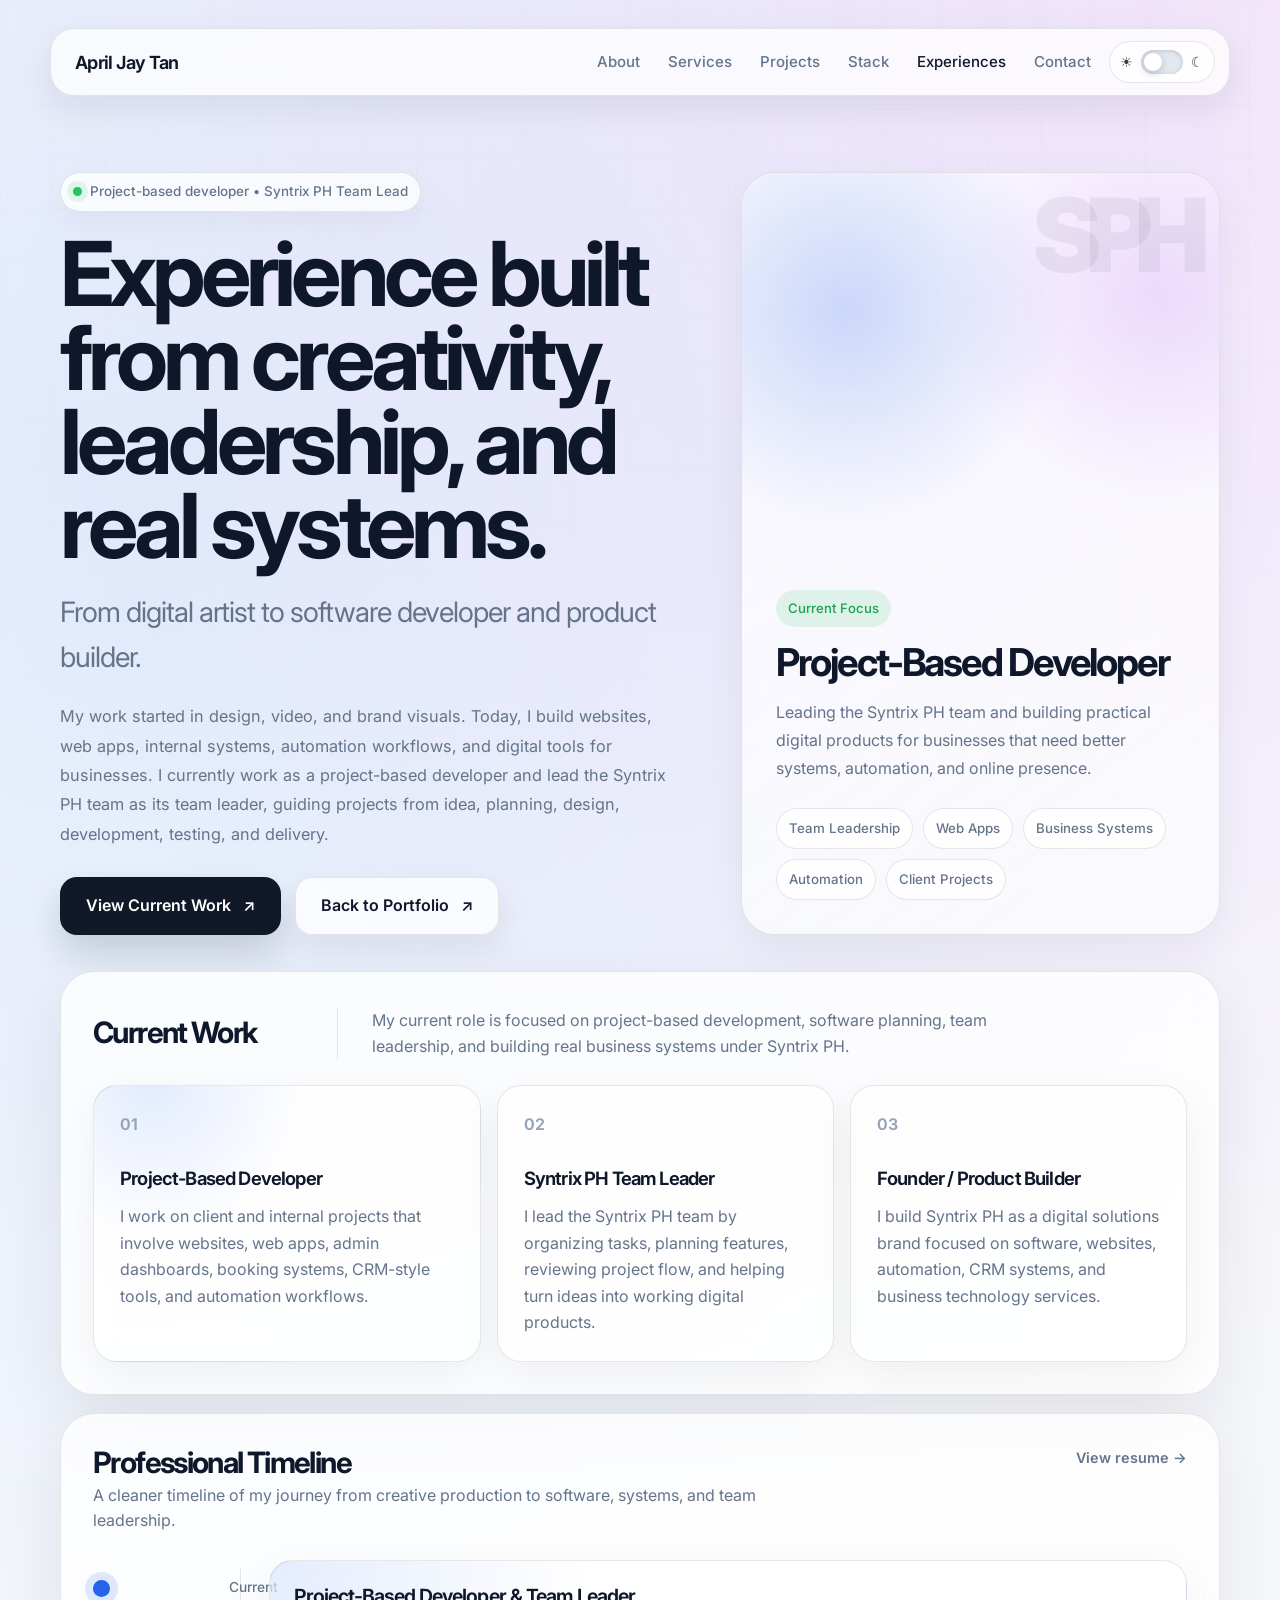
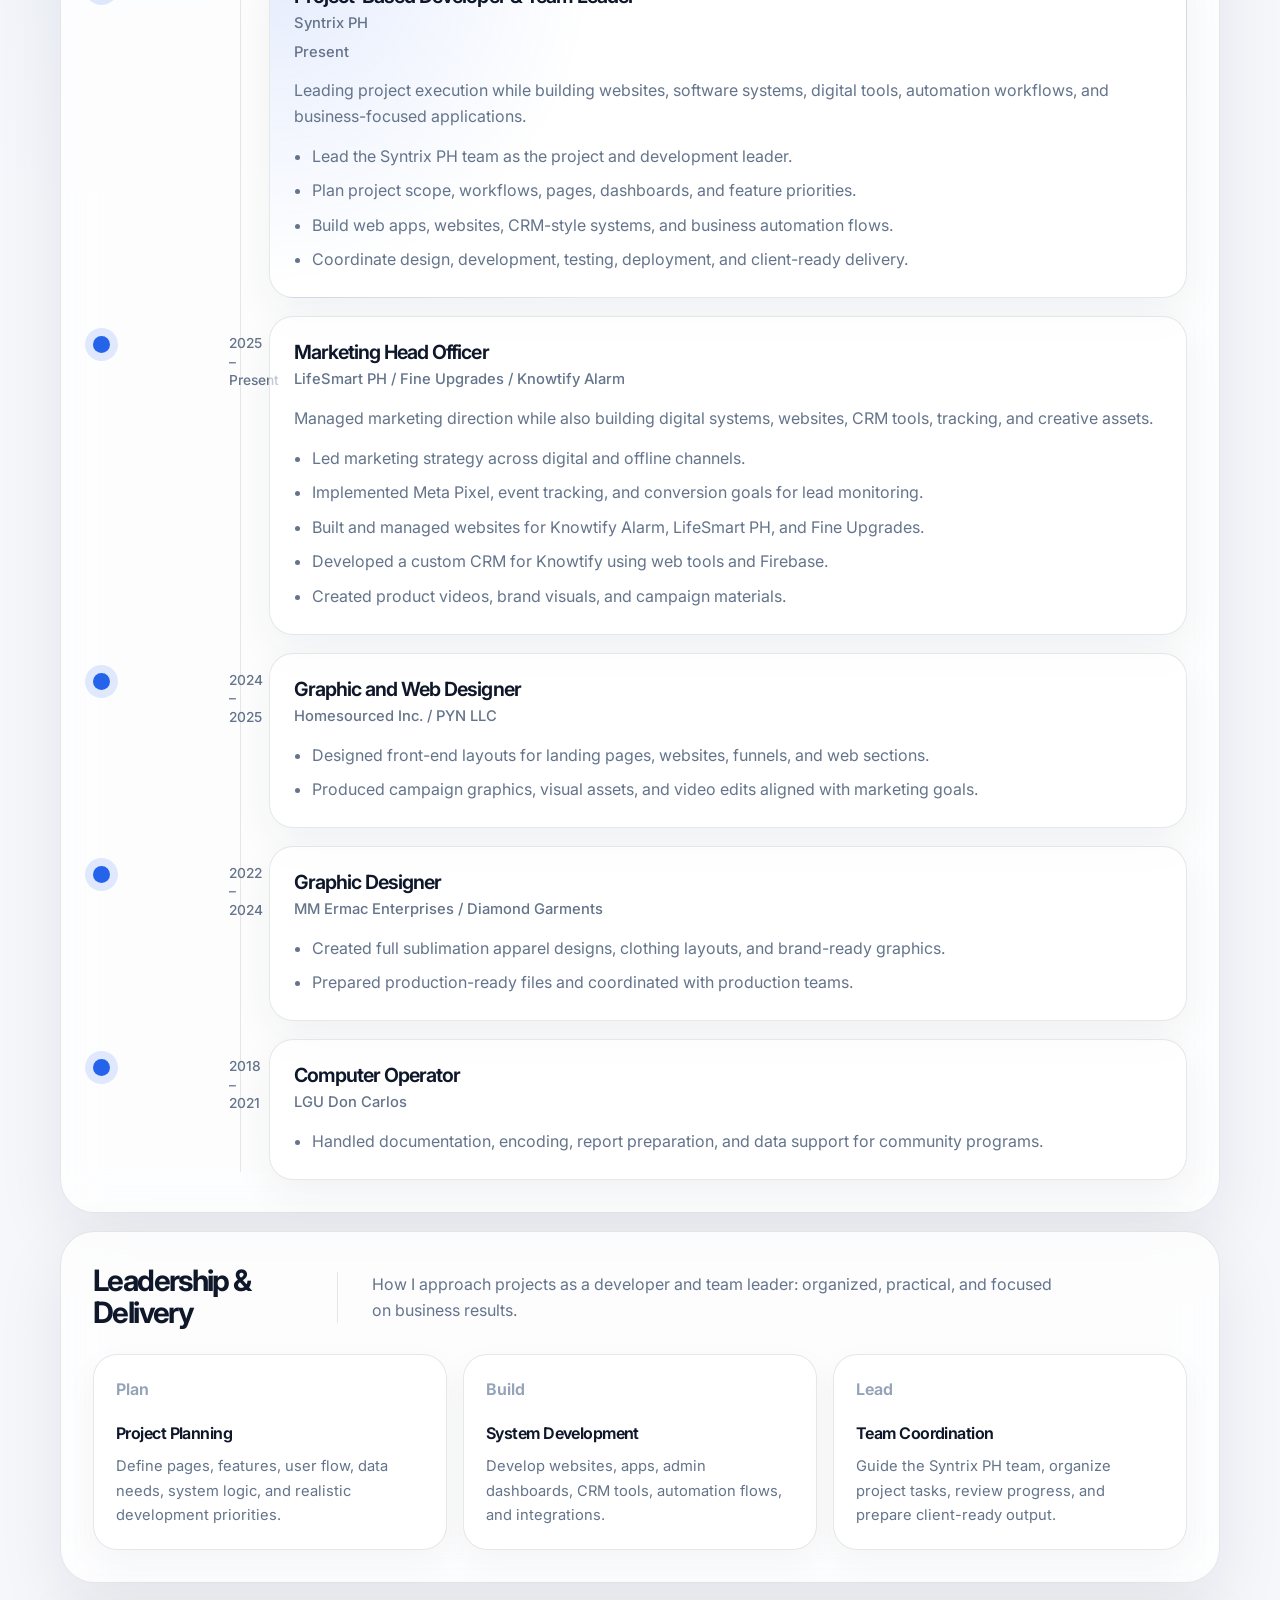
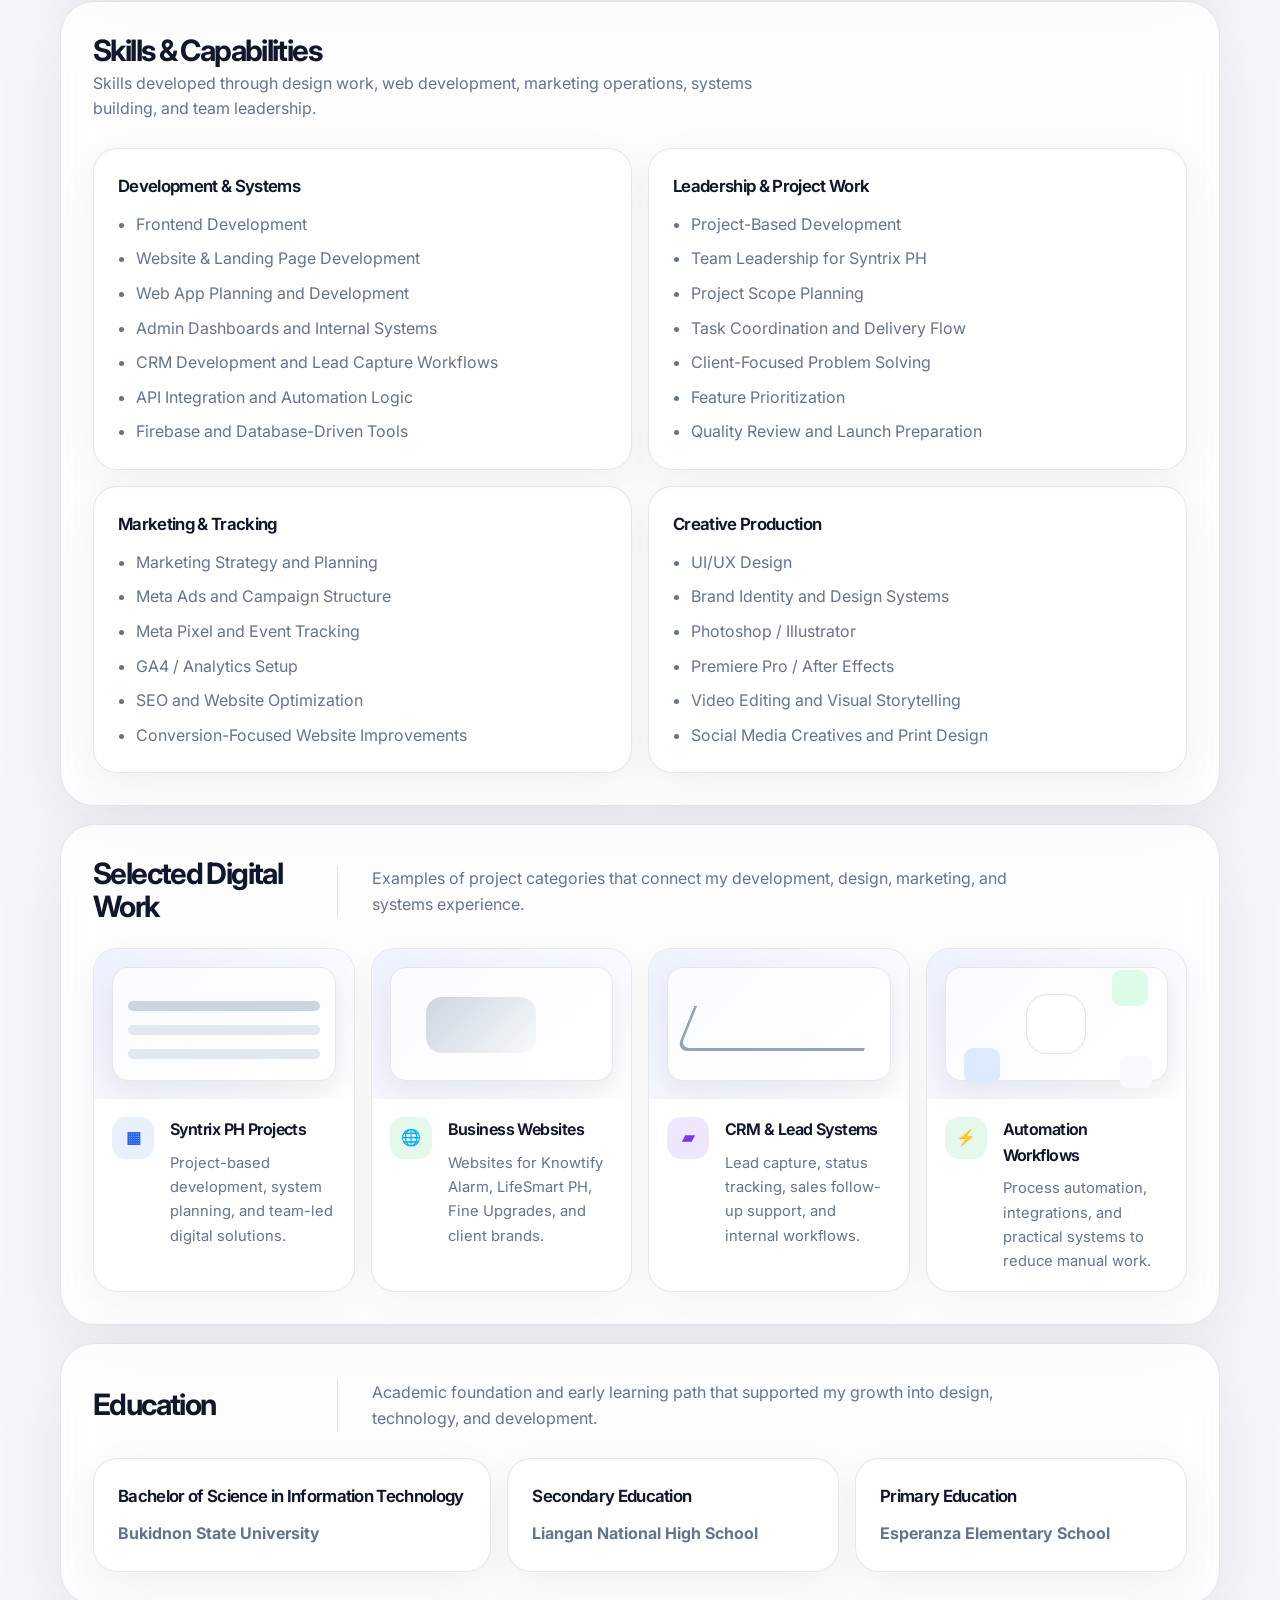
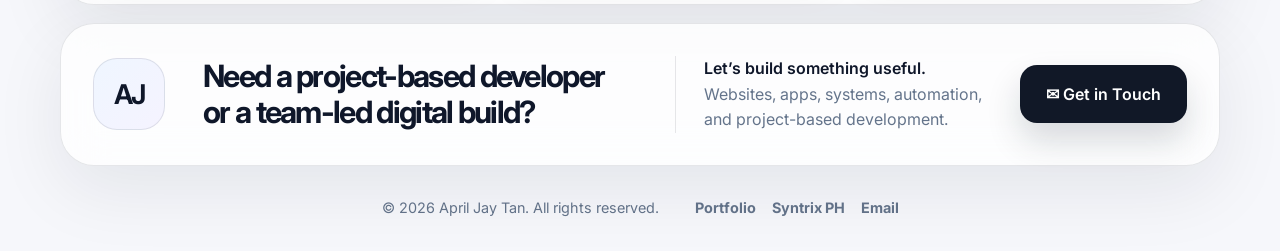
==== commit 687b4e6c: "Update experiences.html" ====
--- a/experiences.html
+++ b/experiences.html
@@ -105,7 +105,7 @@
           <h2>Professional Timeline</h2>
           <p>A cleaner timeline of my journey from creative production to software, systems, and team leadership.</p>
         </div>
-        <a class="text-link" href="mailto:jay@jtanmediaworks.com">Request resume →</a>
+        <a class="text-link" href="assets/April-Jay-Tan-Resume-2026.pdf" target="_blank" rel="noopener">View resume →</a>
       </div>
 
       <div class="experience-timeline redesigned-timeline">
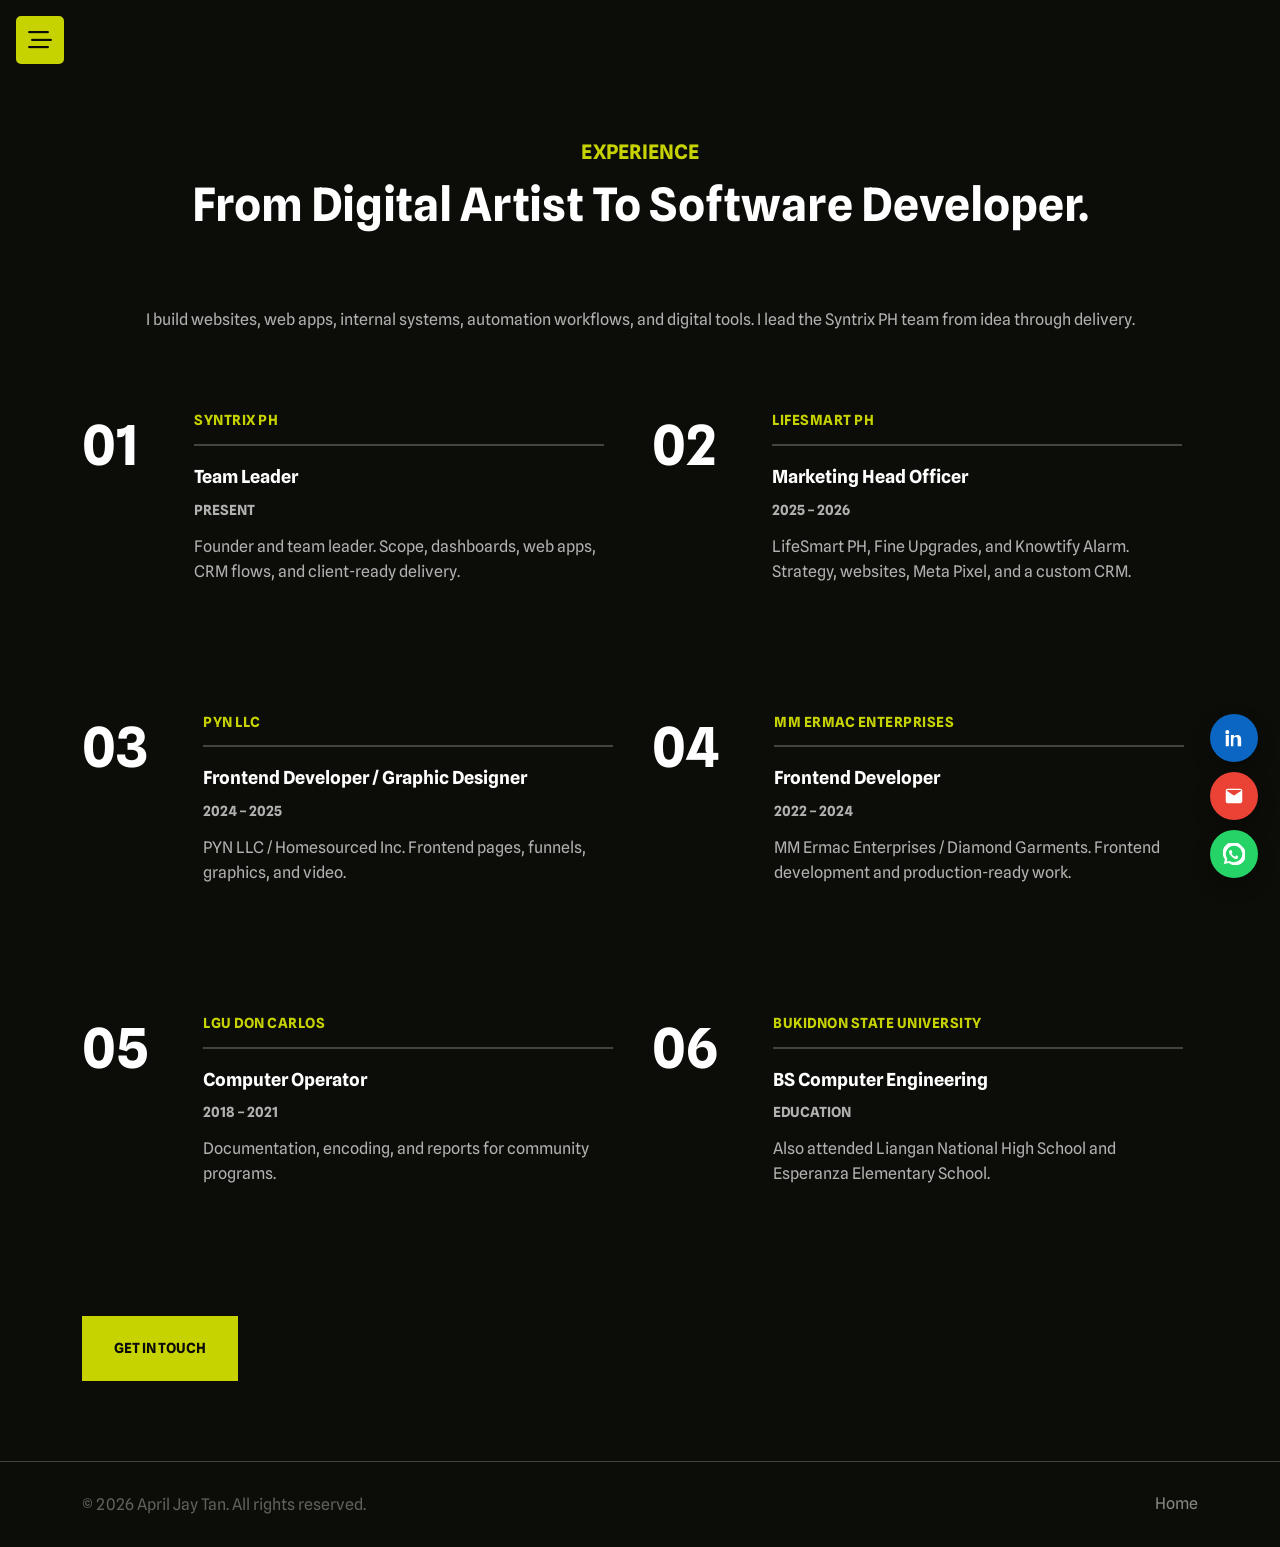
==== commit 70f4d028: "Replace the live portfolio with the current site. Co-authored-by: Cursor <cursoragent@cursor.com>" ====
--- a/experiences.html
+++ b/experiences.html
@@ -1,377 +1,143 @@
 <!DOCTYPE html>
 <html lang="en">
-<head>
-  <meta charset="UTF-8" />
-  <meta name="viewport" content="width=device-width, initial-scale=1.0" />
-  <title>Experiences | April Jay Tan | Project-Based Developer & Syntrix PH Team Lead</title>
-  <meta name="description" content="Professional experience of April Jay Tan, project-based developer, Syntrix PH team leader, software developer, creative technologist, and digital systems builder." />
-  <link rel="icon" type="image/png" href="assets/favicon.png">
-  <link rel="preconnect" href="https://fonts.googleapis.com">
-  <link rel="preconnect" href="https://fonts.gstatic.com" crossorigin>
-  <link href="https://fonts.googleapis.com/css2?family=Inter:wght@400;500;600;700;800;900&display=swap" rel="stylesheet">
-  <link rel="stylesheet" href="style.css" />
-</head>
-<body>
-  <div class="page-glow page-glow-one"></div>
-  <div class="page-glow page-glow-two"></div>
-
-  <header class="site-header">
-    <nav class="nav-shell" aria-label="Main navigation">
-      <a href="index.html" class="brand">April Jay Tan</a>
-
-      <button class="mobile-menu-btn" type="button" aria-label="Toggle menu">
-        <span></span>
-        <span></span>
-      </button>
-
-      <div class="nav-links" id="navLinks">
-        <a href="index.html#about">About</a>
-        <a href="index.html#services">Services</a>
-        <a href="index.html#projects">Projects</a>
-        <a href="index.html#stack">Stack</a>
-        <a href="experiences.html" class="active">Experiences</a>
-        <a href="index.html#contact">Contact</a>
-      </div>
-
-      <button class="theme-toggle" id="themeToggle" type="button" aria-label="Switch to dark mode" title="Toggle dark / light mode">
-        <span class="toggle-icon toggle-sun">☀</span>
-        <span class="toggle-track"><span class="toggle-thumb"></span></span>
-        <span class="toggle-icon toggle-moon">☾</span>
-      </button>
-    </nav>
-  </header>
-
-  <main>
-    <section class="experience-hero section-space">
-      <div class="container experience-hero-grid">
-        <div class="hero-copy reveal">
-          <div class="status-pill"><span></span>Project-based developer • Syntrix PH Team Lead</div>
-          <h1>Experience built from creativity, leadership, and real systems.</h1>
-          <p class="hero-kicker">From digital artist to software developer and product builder.</p>
-          <p class="hero-story">
-            My work started in design, video, and brand visuals. Today, I build websites, web apps, internal systems, automation workflows, and digital tools for businesses. I currently work as a project-based developer and lead the Syntrix PH team as its team leader, guiding projects from idea, planning, design, development, testing, and delivery.
-          </p>
-          <div class="hero-actions">
-            <a href="#current-work" class="btn btn-primary">View Current Work <span>↗</span></a>
-            <a href="index.html#projects" class="btn btn-soft">Back to Portfolio <span>↗</span></a>
-          </div>
-        </div>
-
-        <aside class="leadership-card reveal">
-          <div class="leadership-topline">Current Focus</div>
-          <h2>Project-Based Developer</h2>
-          <p>Leading the Syntrix PH team and building practical digital products for businesses that need better systems, automation, and online presence.</p>
-          <div class="leader-stack">
-            <span>Team Leadership</span>
-            <span>Web Apps</span>
-            <span>Business Systems</span>
-            <span>Automation</span>
-            <span>Client Projects</span>
-          </div>
-        </aside>
+  <head>
+    <meta charset="UTF-8" />
+    <meta name="viewport" content="width=device-width, initial-scale=1" />
+    <meta name="description" content="Professional experience of April Jay Tan, project-based developer and Syntrix PH team leader." />
+    <title>Experience | April Jay Tan</title>
+    <link rel="icon" href="assets/favicon.svg" type="image/svg+xml" />
+    <link rel="stylesheet" href="css/font-awesome-pro.css" />
+    <link rel="stylesheet" href="css/plugin.css" />
+    <link rel="stylesheet" href="css/spacing.css" />
+    <link rel="stylesheet" href="css/scroll_top.css" />
+    <link rel="stylesheet" href="css/style.css" />
+    <link rel="stylesheet" href="css/responsive.css" />
+    <link rel="stylesheet" href="isti-icon/style.css" />
+    <link rel="stylesheet" href="css/custom.css" />
+  </head>
+  <body>
+    <section class="tf__main_2">
+      <span class="mobile_menu_icon">
+        <i class="far fa-stream bar_icon"></i>
+        <i class="far fa-times close_icon"></i>
+        <span class="bar-name">April Jay Tan</span>
+      </span>
+      <div class="container-fluid">
+        <ul class="tf__main_manu_2">
+          <li>
+            <a href="index.html" class="tf__logo_2">
+              <img src="assets/portrait.png" alt="April Jay Tan" class="img-fluid" />
+            </a>
+          </li>
+          <li><a href="index.html" class="active"><i class="isti-home-21"></i></a></li>
+          <li><a href="index.html#work"><i class="isti-briefcase"></i></a></li>
+          <li><a href="index.html#contact"><i class="isti-messages"></i></a></li>
+        </ul>
       </div>
     </section>
 
-    <section id="current-work" class="container panel reveal experience-current-panel">
-      <div class="section-head split-head">
-        <h2>Current Work</h2>
-        <p>My current role is focused on project-based development, software planning, team leadership, and building real business systems under Syntrix PH.</p>
-      </div>
-
-      <div class="current-work-grid">
-        <article class="current-card primary-current reveal-item">
-          <span class="feature-number">01</span>
-          <h3>Project-Based Developer</h3>
-          <p>I work on client and internal projects that involve websites, web apps, admin dashboards, booking systems, CRM-style tools, and automation workflows.</p>
-        </article>
-
-        <article class="current-card reveal-item">
-          <span class="feature-number">02</span>
-          <h3>Syntrix PH Team Leader</h3>
-          <p>I lead the Syntrix PH team by organizing tasks, planning features, reviewing project flow, and helping turn ideas into working digital products.</p>
-        </article>
-
-        <article class="current-card reveal-item">
-          <span class="feature-number">03</span>
-          <h3>Founder / Product Builder</h3>
-          <p>I build Syntrix PH as a digital solutions brand focused on software, websites, automation, CRM systems, and business technology services.</p>
-        </article>
-      </div>
-    </section>
-
-    <section class="container panel reveal">
-      <div class="section-head row-head">
-        <div>
-          <h2>Professional Timeline</h2>
-          <p>A cleaner timeline of my journey from creative production to software, systems, and team leadership.</p>
+    <div class="main">
+      <section class="tf__skill_2 page-wrap">
+        <div class="container">
+          <div class="tf__common_heading tf__common_heading2 mb_80">
+            <h5>Experience</h5>
+            <h2>From digital artist to software developer.</h2>
+            <p>I build websites, web apps, internal systems, automation workflows, and digital tools. I lead the Syntrix PH team from idea through delivery.</p>
+          </div>
+          <div class="row">
+            <div class="col-xl-6">
+              <div class="tf__single_skill_2 d-flex flex-wrap">
+                <h2>01</h2>
+                <div class="tf__single_skill_2_text">
+                  <h4>Syntrix PH</h4>
+                  <h5>Team Leader</h5>
+                  <span>Present</span>
+                  <p>Founder and team leader. Scope, dashboards, web apps, CRM flows, and client-ready delivery.</p>
+                </div>
+              </div>
+            </div>
+            <div class="col-xl-6">
+              <div class="tf__single_skill_2 d-flex flex-wrap">
+                <h2>02</h2>
+                <div class="tf__single_skill_2_text">
+                  <h4>LifeSmart PH</h4>
+                  <h5>Marketing Head Officer</h5>
+                  <span>2025 – 2026</span>
+                  <p>LifeSmart PH, Fine Upgrades, and Knowtify Alarm. Strategy, websites, Meta Pixel, and a custom CRM.</p>
+                </div>
+              </div>
+            </div>
+            <div class="col-xl-6">
+              <div class="tf__single_skill_2 d-flex flex-wrap">
+                <h2>03</h2>
+                <div class="tf__single_skill_2_text">
+                  <h4>PYN LLC</h4>
+                  <h5>Frontend Developer / Graphic Designer</h5>
+                  <span>2024 – 2025</span>
+                  <p>PYN LLC / Homesourced Inc. Frontend pages, funnels, graphics, and video.</p>
+                </div>
+              </div>
+            </div>
+            <div class="col-xl-6">
+              <div class="tf__single_skill_2 d-flex flex-wrap">
+                <h2>04</h2>
+                <div class="tf__single_skill_2_text">
+                  <h4>MM Ermac Enterprises</h4>
+                  <h5>Frontend Developer</h5>
+                  <span>2022 – 2024</span>
+                  <p>MM Ermac Enterprises / Diamond Garments. Frontend development and production-ready work.</p>
+                </div>
+              </div>
+            </div>
+            <div class="col-xl-6">
+              <div class="tf__single_skill_2 d-flex flex-wrap">
+                <h2>05</h2>
+                <div class="tf__single_skill_2_text">
+                  <h4>LGU Don Carlos</h4>
+                  <h5>Computer Operator</h5>
+                  <span>2018 – 2021</span>
+                  <p>Documentation, encoding, and reports for community programs.</p>
+                </div>
+              </div>
+            </div>
+            <div class="col-xl-6">
+              <div class="tf__single_skill_2 d-flex flex-wrap">
+                <h2>06</h2>
+                <div class="tf__single_skill_2_text">
+                  <h4>Bukidnon State University</h4>
+                  <h5>BS Computer Engineering</h5>
+                  <span>Education</span>
+                  <p>Also attended Liangan National High School and Esperanza Elementary School.</p>
+                </div>
+              </div>
+            </div>
+          </div>
+          <a href="index.html#contact" class="tf__common_btn">Get in touch</a>
         </div>
-        <a class="text-link" href="assets/April-Jay-Tan-Resume-2026.pdf" target="_blank" rel="noopener">View resume →</a>
-      </div>
-
-      <div class="experience-timeline redesigned-timeline">
-        <article class="timeline-item reveal-item featured-role">
-          <div class="timeline-dot"></div>
-          <div class="timeline-date">Current</div>
-          <div class="timeline-content">
-            <div class="exp-header">
-              <h3>Project-Based Developer & Team Leader</h3>
-              <span class="exp-company">Syntrix PH</span>
-              <span class="exp-period">Present</span>
-            </div>
-            <p class="timeline-summary">Leading project execution while building websites, software systems, digital tools, automation workflows, and business-focused applications.</p>
-            <ul>
-              <li>Lead the Syntrix PH team as the project and development leader.</li>
-              <li>Plan project scope, workflows, pages, dashboards, and feature priorities.</li>
-              <li>Build web apps, websites, CRM-style systems, and business automation flows.</li>
-              <li>Coordinate design, development, testing, deployment, and client-ready delivery.</li>
+      </section>
+      <section class="tf__copyright">
+        <div class="container">
+          <div class="tf__main_copyright d-flex flex-wrap justify-content-between">
+            <p>© 2026 April Jay Tan. All rights reserved.</p>
+            <ul class="d-flex flex-wrap">
+              <li><a href="index.html" class="text_hover_animaiton">Home</a></li>
             </ul>
           </div>
-        </article>
-
-        <article class="timeline-item reveal-item">
-          <div class="timeline-dot"></div>
-          <div class="timeline-date">2025 – Present</div>
-          <div class="timeline-content">
-            <div class="exp-header">
-              <h3>Marketing Head Officer</h3>
-              <span class="exp-company">LifeSmart PH / Fine Upgrades / Knowtify Alarm</span>
-            </div>
-            <p class="timeline-summary">Managed marketing direction while also building digital systems, websites, CRM tools, tracking, and creative assets.</p>
-            <ul>
-              <li>Led marketing strategy across digital and offline channels.</li>
-              <li>Implemented Meta Pixel, event tracking, and conversion goals for lead monitoring.</li>
-              <li>Built and managed websites for Knowtify Alarm, LifeSmart PH, and Fine Upgrades.</li>
-              <li>Developed a custom CRM for Knowtify using web tools and Firebase.</li>
-              <li>Created product videos, brand visuals, and campaign materials.</li>
-            </ul>
-          </div>
-        </article>
-
-        <article class="timeline-item reveal-item">
-          <div class="timeline-dot"></div>
-          <div class="timeline-date">2024 – 2025</div>
-          <div class="timeline-content">
-            <div class="exp-header">
-              <h3>Graphic and Web Designer</h3>
-              <span class="exp-company">Homesourced Inc. / PYN LLC</span>
-            </div>
-            <ul>
-              <li>Designed front-end layouts for landing pages, websites, funnels, and web sections.</li>
-              <li>Produced campaign graphics, visual assets, and video edits aligned with marketing goals.</li>
-            </ul>
-          </div>
-        </article>
-
-        <article class="timeline-item reveal-item">
-          <div class="timeline-dot"></div>
-          <div class="timeline-date">2022 – 2024</div>
-          <div class="timeline-content">
-            <div class="exp-header">
-              <h3>Graphic Designer</h3>
-              <span class="exp-company">MM Ermac Enterprises / Diamond Garments</span>
-            </div>
-            <ul>
-              <li>Created full sublimation apparel designs, clothing layouts, and brand-ready graphics.</li>
-              <li>Prepared production-ready files and coordinated with production teams.</li>
-            </ul>
-          </div>
-        </article>
-
-        <article class="timeline-item reveal-item">
-          <div class="timeline-dot"></div>
-          <div class="timeline-date">2018 – 2021</div>
-          <div class="timeline-content">
-            <div class="exp-header">
-              <h3>Computer Operator</h3>
-              <span class="exp-company">LGU Don Carlos</span>
-            </div>
-            <ul>
-              <li>Handled documentation, encoding, report preparation, and data support for community programs.</li>
-            </ul>
-          </div>
-        </article>
-      </div>
-    </section>
-
-    <section class="container panel reveal">
-      <div class="section-head split-head">
-        <h2>Leadership & Delivery</h2>
-        <p>How I approach projects as a developer and team leader: organized, practical, and focused on business results.</p>
-      </div>
-
-      <div class="wide-grid">
-        <article class="feature-card reveal-item">
-          <span class="feature-number">Plan</span>
-          <h3>Project Planning</h3>
-          <p>Define pages, features, user flow, data needs, system logic, and realistic development priorities.</p>
-        </article>
-        <article class="feature-card reveal-item">
-          <span class="feature-number">Build</span>
-          <h3>System Development</h3>
-          <p>Develop websites, apps, admin dashboards, CRM tools, automation flows, and integrations.</p>
-        </article>
-        <article class="feature-card reveal-item">
-          <span class="feature-number">Lead</span>
-          <h3>Team Coordination</h3>
-          <p>Guide the Syntrix PH team, organize project tasks, review progress, and prepare client-ready output.</p>
-        </article>
-      </div>
-    </section>
-
-    <section class="container panel reveal">
-      <div class="section-head row-head">
-        <div>
-          <h2>Skills & Capabilities</h2>
-          <p>Skills developed through design work, web development, marketing operations, systems building, and team leadership.</p>
         </div>
-      </div>
-
-      <div class="skills-grid two-grid">
-        <article class="skill-category reveal-item">
-          <h3>Development & Systems</h3>
-          <ul>
-            <li>Frontend Development</li>
-            <li>Website & Landing Page Development</li>
-            <li>Web App Planning and Development</li>
-            <li>Admin Dashboards and Internal Systems</li>
-            <li>CRM Development and Lead Capture Workflows</li>
-            <li>API Integration and Automation Logic</li>
-            <li>Firebase and Database-Driven Tools</li>
-          </ul>
-        </article>
-
-        <article class="skill-category reveal-item">
-          <h3>Leadership & Project Work</h3>
-          <ul>
-            <li>Project-Based Development</li>
-            <li>Team Leadership for Syntrix PH</li>
-            <li>Project Scope Planning</li>
-            <li>Task Coordination and Delivery Flow</li>
-            <li>Client-Focused Problem Solving</li>
-            <li>Feature Prioritization</li>
-            <li>Quality Review and Launch Preparation</li>
-          </ul>
-        </article>
-
-        <article class="skill-category reveal-item">
-          <h3>Marketing & Tracking</h3>
-          <ul>
-            <li>Marketing Strategy and Planning</li>
-            <li>Meta Ads and Campaign Structure</li>
-            <li>Meta Pixel and Event Tracking</li>
-            <li>GA4 / Analytics Setup</li>
-            <li>SEO and Website Optimization</li>
-            <li>Conversion-Focused Website Improvements</li>
-          </ul>
-        </article>
-
-        <article class="skill-category reveal-item">
-          <h3>Creative Production</h3>
-          <ul>
-            <li>UI/UX Design</li>
-            <li>Brand Identity and Design Systems</li>
-            <li>Photoshop / Illustrator</li>
-            <li>Premiere Pro / After Effects</li>
-            <li>Video Editing and Visual Storytelling</li>
-            <li>Social Media Creatives and Print Design</li>
-          </ul>
-        </article>
-      </div>
-    </section>
-
-    <section class="container panel reveal">
-      <div class="section-head split-head">
-        <h2>Selected Digital Work</h2>
-        <p>Examples of project categories that connect my development, design, marketing, and systems experience.</p>
-      </div>
-
-      <div class="project-grid">
-        <article class="project-card reveal-item">
-          <div class="mockup system-mockup"></div>
-          <div class="project-body">
-            <div class="icon blue">▦</div>
-            <div>
-              <h3>Syntrix PH Projects</h3>
-              <p>Project-based development, system planning, and team-led digital solutions.</p>
-            </div>
-          </div>
-        </article>
-        <article class="project-card reveal-item">
-          <div class="mockup website-mockup"></div>
-          <div class="project-body">
-            <div class="icon green">🌐</div>
-            <div>
-              <h3>Business Websites</h3>
-              <p>Websites for Knowtify Alarm, LifeSmart PH, Fine Upgrades, and client brands.</p>
-            </div>
-          </div>
-        </article>
-        <article class="project-card reveal-item">
-          <div class="mockup analytics-mockup"></div>
-          <div class="project-body">
-            <div class="icon purple">▰</div>
-            <div>
-              <h3>CRM & Lead Systems</h3>
-              <p>Lead capture, status tracking, sales follow-up support, and internal workflows.</p>
-            </div>
-          </div>
-        </article>
-        <article class="project-card reveal-item">
-          <div class="mockup workflow-mockup"></div>
-          <div class="project-body">
-            <div class="icon green">⚡</div>
-            <div>
-              <h3>Automation Workflows</h3>
-              <p>Process automation, integrations, and practical systems to reduce manual work.</p>
-            </div>
-          </div>
-        </article>
-      </div>
-    </section>
-
-    <section class="container panel reveal">
-      <div class="section-head split-head">
-        <h2>Education</h2>
-        <p>Academic foundation and early learning path that supported my growth into design, technology, and development.</p>
-      </div>
-      <div class="education-list redesigned-education">
-        <article class="edu-card reveal-item">
-          <h3>Bachelor of Science in Information Technology</h3>
-          <p>Bukidnon State University</p>
-        </article>
-        <article class="edu-card reveal-item">
-          <h3>Secondary Education</h3>
-          <p>Liangan National High School</p>
-        </article>
-        <article class="edu-card reveal-item">
-          <h3>Primary Education</h3>
-          <p>Esperanza Elementary School</p>
-        </article>
-      </div>
-    </section>
-
-    <section id="contact" class="container cta-panel reveal">
-      <div class="avatar-mark">AJ</div>
-      <div>
-        <h2>Need a project-based developer<br>or a team-led digital build?</h2>
-      </div>
-      <div class="cta-copy">
-        <p>Let’s build something useful.</p>
-        <span>Websites, apps, systems, automation, and project-based development.</span>
-      </div>
-      <a class="btn btn-primary" href="mailto:jay@jtanmediaworks.com">✉ Get in Touch</a>
-    </section>
-  </main>
-
-  <footer class="site-footer">
-    <p>© 2026 April Jay Tan. All rights reserved.</p>
-    <div class="footer-icons">
-      <a href="index.html">Portfolio</a>
-      <a href="https://www.syntrixph.com" target="_blank" rel="noopener">Syntrix PH</a>
-      <a href="mailto:jay@jtanmediaworks.com">Email</a>
+      </section>
     </div>
-  </footer>
-
-  <script src="script.js"></script>
-</body>
+    <div class="reach">
+      <a class="reach-wa" href="https://wa.me/639608605034" target="_blank" rel="noopener" aria-label="WhatsApp">
+        <svg viewBox="0 0 24 24" aria-hidden="true"><path fill="currentColor" d="M20.5 3.5A11 11 0 0 0 2.1 17.8L1 23l5.3-1.1A11 11 0 1 0 20.5 3.5zM12 21a9 9 0 0 1-4.6-1.3l-.3-.2-3.1.7.7-3-.2-.3A9 9 0 1 1 12 21zm5-6.6c-.3-.1-1.6-.8-1.8-.9-.3-.1-.5-.1-.7.2-.2.3-.8 1-.8 1.1-.2.2-.3.2-.6.1a7.4 7.4 0 0 1-3.7-3.2c-.2-.3 0-.5.1-.6l.5-.5c.1-.2.2-.3.2-.5 0-.1-.6-1.5-.8-2-.2-.6-.5-.5-.7-.5h-.5a1 1 0 0 0-.7.3 2.9 2.9 0 0 0-.9 2.2 5.1 5.1 0 0 0 1.1 2.7 11.8 11.8 0 0 0 4.6 4 3.4 3.4 0 0 0 2.2.6 2.5 2.5 0 0 0 1.7-1.1 2.1 2.1 0 0 0 .2-1.3c-.1-.1-.3-.2-.6-.3z"/></svg>
+      </a>
+      <a class="reach-mail" href="mailto:jay@jtanmediaworks.com" aria-label="Gmail">
+        <svg viewBox="0 0 24 24" aria-hidden="true"><path fill="currentColor" d="M3 6.2A2.2 2.2 0 0 1 5.2 4h13.6A2.2 2.2 0 0 1 21 6.2v11.6a2.2 2.2 0 0 1-2.2 2.2H5.2A2.2 2.2 0 0 1 3 17.8V6.2zm1.5.4 6.9 4.6a1 1 0 0 0 1.1 0L19.5 6.6a.7.7 0 0 0-.7-1.1H5.2a.7.7 0 0 0-.7 1.1z"/></svg>
+      </a>
+      <a class="reach-in" href="https://www.linkedin.com/in/april-jay-tan-61a666339/" target="_blank" rel="noopener" aria-label="LinkedIn">
+        <svg viewBox="0 0 24 24" aria-hidden="true"><path fill="currentColor" d="M4.7 3.4A2.2 2.2 0 1 1 2.5 5.6 2.2 2.2 0 0 1 4.7 3.4zM3 8.7h3.4V21H3zm5.6 0H12v1.7h.1a3.7 3.7 0 0 1 3.4-1.8c3.6 0 4.3 2.4 4.3 5.5V21H16v-6.5c0-1.6 0-3.6-2.2-3.6s-2.5 1.7-2.5 3.5V21H8.6z"/></svg>
+      </a>
+    </div>
+    <script src="js/plugin.js"></script>
+    <script src="js/main.js"></script>
+  </body>
 </html>
--- a/css/plugin.css
+++ b/css/plugin.css
@@ -0,0 +1,16 @@
+@charset "UTF-8";/*!
+ * Bootstrap  v5.3.2 (https://getbootstrap.com/)
+ * Copyright 2011-2023 The Bootstrap Authors
+ * Licensed under MIT (https://github.com/twbs/bootstrap/blob/main/LICENSE)
+ */:root,[data-bs-theme=light]{--bs-blue:#0d6efd;--bs-indigo:#6610f2;--bs-purple:#6f42c1;--bs-pink:#d63384;--bs-red:#dc3545;--bs-orange:#fd7e14;--bs-yellow:#ffc107;--bs-green:#198754;--bs-teal:#20c997;--bs-cyan:#0dcaf0;--bs-black:#000;--bs-white:#fff;--bs-gray:#6c757d;--bs-gray-dark:#343a40;--bs-gray-100:#f8f9fa;--bs-gray-200:#e9ecef;--bs-gray-300:#dee2e6;--bs-gray-400:#ced4da;--bs-gray-500:#adb5bd;--bs-gray-600:#6c757d;--bs-gray-700:#495057;--bs-gray-800:#343a40;--bs-gray-900:#212529;--bs-primary:#0d6efd;--bs-secondary:#6c757d;--bs-success:#198754;--bs-info:#0dcaf0;--bs-warning:#ffc107;--bs-danger:#dc3545;--bs-light:#f8f9fa;--bs-dark:#212529;--bs-primary-rgb:13,110,253;--bs-secondary-rgb:108,117,125;--bs-success-rgb:25,135,84;--bs-info-rgb:13,202,240;--bs-warning-rgb:255,193,7;--bs-danger-rgb:220,53,69;--bs-light-rgb:248,249,250;--bs-dark-rgb:33,37,41;--bs-primary-text-emphasis:#052c65;--bs-secondary-text-emphasis:#2b2f32;--bs-success-text-emphasis:#0a3622;--bs-info-text-emphasis:#055160;--bs-warning-text-emphasis:#664d03;--bs-danger-text-emphasis:#58151c;--bs-light-text-emphasis:#495057;--bs-dark-text-emphasis:#495057;--bs-primary-bg-subtle:#cfe2ff;--bs-secondary-bg-subtle:#e2e3e5;--bs-success-bg-subtle:#d1e7dd;--bs-info-bg-subtle:#cff4fc;--bs-warning-bg-subtle:#fff3cd;--bs-danger-bg-subtle:#f8d7da;--bs-light-bg-subtle:#fcfcfd;--bs-dark-bg-subtle:#ced4da;--bs-primary-border-subtle:#9ec5fe;--bs-secondary-border-subtle:#c4c8cb;--bs-success-border-subtle:#a3cfbb;--bs-info-border-subtle:#9eeaf9;--bs-warning-border-subtle:#ffe69c;--bs-danger-border-subtle:#f1aeb5;--bs-light-border-subtle:#e9ecef;--bs-dark-border-subtle:#adb5bd;--bs-white-rgb:255,255,255;--bs-black-rgb:0,0,0;--bs-font-sans-serif:system-ui,-apple-system,"Segoe UI",Roboto,"Helvetica Neue","Noto Sans","Liberation Sans",Arial,sans-serif,"Apple Color Emoji","Segoe UI Emoji","Segoe UI Symbol","Noto Color Emoji";--bs-font-monospace:SFMono-Regular,Menlo,Monaco,Consolas,"Liberation Mono","Courier New",monospace;--bs-gradient:linear-gradient(180deg, rgba(255, 255, 255, 0.15), rgba(255, 255, 255, 0));--bs-body-font-family:var(--bs-font-sans-serif);--bs-body-font-size:1rem;--bs-body-font-weight:400;--bs-body-line-height:1.5;--bs-body-color:#212529;--bs-body-color-rgb:33,37,41;--bs-body-bg:#fff;--bs-body-bg-rgb:255,255,255;--bs-emphasis-color:#000;--bs-emphasis-color-rgb:0,0,0;--bs-secondary-color:rgba(33, 37, 41, 0.75);--bs-secondary-color-rgb:33,37,41;--bs-secondary-bg:#e9ecef;--bs-secondary-bg-rgb:233,236,239;--bs-tertiary-color:rgba(33, 37, 41, 0.5);--bs-tertiary-color-rgb:33,37,41;--bs-tertiary-bg:#f8f9fa;--bs-tertiary-bg-rgb:248,249,250;--bs-heading-color:inherit;--bs-link-color:#0d6efd;--bs-link-color-rgb:13,110,253;--bs-link-decoration:underline;--bs-link-hover-color:#0a58ca;--bs-link-hover-color-rgb:10,88,202;--bs-code-color:#d63384;--bs-highlight-color:#212529;--bs-highlight-bg:#fff3cd;--bs-border-width:1px;--bs-border-style:solid;--bs-border-color:#dee2e6;--bs-border-color-translucent:rgba(0, 0, 0, 0.175);--bs-border-radius:0.375rem;--bs-border-radius-sm:0.25rem;--bs-border-radius-lg:0.5rem;--bs-border-radius-xl:1rem;--bs-border-radius-xxl:2rem;--bs-border-radius-2xl:var(--bs-border-radius-xxl);--bs-border-radius-pill:50rem;--bs-box-shadow:0 0.5rem 1rem rgba(0, 0, 0, 0.15);--bs-box-shadow-sm:0 0.125rem 0.25rem rgba(0, 0, 0, 0.075);--bs-box-shadow-lg:0 1rem 3rem rgba(0, 0, 0, 0.175);--bs-box-shadow-inset:inset 0 1px 2px rgba(0, 0, 0, 0.075);--bs-focus-ring-width:0.25rem;--bs-focus-ring-opacity:0.25;--bs-focus-ring-color:rgba(13, 110, 253, 0.25);--bs-form-valid-color:#198754;--bs-form-valid-border-color:#198754;--bs-form-invalid-color:#dc3545;--bs-form-invalid-border-color:#dc3545}[data-bs-theme=dark]{color-scheme:dark;--bs-body-color:#dee2e6;--bs-body-color-rgb:222,226,230;--bs-body-bg:#212529;--bs-body-bg-rgb:33,37,41;--bs-emphasis-color:#fff;--bs-emphasis-color-rgb:255,255,255;--bs-secondary-color:rgba(222, 226, 230, 0.75);--bs-secondary-color-rgb:222,226,230;--bs-secondary-bg:#343a40;--bs-secondary-bg-rgb:52,58,64;--bs-tertiary-color:rgba(222, 226, 230, 0.5);--bs-tertiary-color-rgb:222,226,230;--bs-tertiary-bg:#2b3035;--bs-tertiary-bg-rgb:43,48,53;--bs-primary-text-emphasis:#6ea8fe;--bs-secondary-text-emphasis:#a7acb1;--bs-success-text-emphasis:#75b798;--bs-info-text-emphasis:#6edff6;--bs-warning-text-emphasis:#ffda6a;--bs-danger-text-emphasis:#ea868f;--bs-light-text-emphasis:#f8f9fa;--bs-dark-text-emphasis:#dee2e6;--bs-primary-bg-subtle:#031633;--bs-secondary-bg-subtle:#161719;--bs-success-bg-subtle:#051b11;--bs-info-bg-subtle:#032830;--bs-warning-bg-subtle:#332701;--bs-danger-bg-subtle:#2c0b0e;--bs-light-bg-subtle:#343a40;--bs-dark-bg-subtle:#1a1d20;--bs-primary-border-subtle:#084298;--bs-secondary-border-subtle:#41464b;--bs-success-border-subtle:#0f5132;--bs-info-border-subtle:#087990;--bs-warning-border-subtle:#997404;--bs-danger-border-subtle:#842029;--bs-light-border-subtle:#495057;--bs-dark-border-subtle:#343a40;--bs-heading-color:inherit;--bs-link-color:#6ea8fe;--bs-link-hover-color:#8bb9fe;--bs-link-color-rgb:110,168,254;--bs-link-hover-color-rgb:139,185,254;--bs-code-color:#e685b5;--bs-highlight-color:#dee2e6;--bs-highlight-bg:#664d03;--bs-border-color:#495057;--bs-border-color-translucent:rgba(255, 255, 255, 0.15);--bs-form-valid-color:#75b798;--bs-form-valid-border-color:#75b798;--bs-form-invalid-color:#ea868f;--bs-form-invalid-border-color:#ea868f}*,::after,::before{box-sizing:border-box}@media (prefers-reduced-motion:no-preference){:root{scroll-behavior:smooth}}body{margin:0;font-family:var(--bs-body-font-family);font-size:var(--bs-body-font-size);font-weight:var(--bs-body-font-weight);line-height:var(--bs-body-line-height);color:var(--bs-body-color);text-align:var(--bs-body-text-align);background-color:var(--bs-body-bg);-webkit-text-size-adjust:100%;-webkit-tap-highlight-color:transparent}hr{margin:1rem 0;color:inherit;border:0;border-top:var(--bs-border-width) solid;opacity:.25}.h1,.h2,.h3,.h4,.h5,.h6,h1,h2,h3,h4,h5,h6{margin-top:0;margin-bottom:.5rem;font-weight:500;line-height:1.2;color:var(--bs-heading-color)}.h1,h1{font-size:calc(1.375rem + 1.5vw)}@media (min-width:1200px){.h1,h1{font-size:2.5rem}}.h2,h2{font-size:calc(1.325rem + .9vw)}@media (min-width:1200px){.h2,h2{font-size:2rem}}.h3,h3{font-size:calc(1.3rem + .6vw)}@media (min-width:1200px){.h3,h3{font-size:1.75rem}}.h4,h4{font-size:calc(1.275rem + .3vw)}@media (min-width:1200px){.h4,h4{font-size:1.5rem}}.h5,h5{font-size:1.25rem}.h6,h6{font-size:1rem}p{margin-top:0;margin-bottom:1rem}abbr[title]{-webkit-text-decoration:underline dotted;text-decoration:underline dotted;cursor:help;-webkit-text-decoration-skip-ink:none;text-decoration-skip-ink:none}address{margin-bottom:1rem;font-style:normal;line-height:inherit}ol,ul{padding-left:2rem}dl,ol,ul{margin-top:0;margin-bottom:1rem}ol ol,ol ul,ul ol,ul ul{margin-bottom:0}dt{font-weight:700}dd{margin-bottom:.5rem;margin-left:0}blockquote{margin:0 0 1rem}b,strong{font-weight:bolder}.small,small{font-size:.875em}.mark,mark{padding:.1875em;color:var(--bs-highlight-color);background-color:var(--bs-highlight-bg)}sub,sup{position:relative;font-size:.75em;line-height:0;vertical-align:baseline}sub{bottom:-.25em}sup{top:-.5em}a{color:rgba(var(--bs-link-color-rgb),var(--bs-link-opacity,1));text-decoration:underline}a:hover{--bs-link-color-rgb:var(--bs-link-hover-color-rgb)}a:not([href]):not([class]),a:not([href]):not([class]):hover{color:inherit;text-decoration:none}code,kbd,pre,samp{font-family:var(--bs-font-monospace);font-size:1em}pre{display:block;margin-top:0;margin-bottom:1rem;overflow:auto;font-size:.875em}pre code{font-size:inherit;color:inherit;word-break:normal}code{font-size:.875em;color:var(--bs-code-color);word-wrap:break-word}a>code{color:inherit}kbd{padding:.1875rem .375rem;font-size:.875em;color:var(--bs-body-bg);background-color:var(--bs-body-color);border-radius:.25rem}kbd kbd{padding:0;font-size:1em}figure{margin:0 0 1rem}img,svg{vertical-align:middle}table{caption-side:bottom;border-collapse:collapse}caption{padding-top:.5rem;padding-bottom:.5rem;color:var(--bs-secondary-color);text-align:left}th{text-align:inherit;text-align:-webkit-match-parent}tbody,td,tfoot,th,thead,tr{border-color:inherit;border-style:solid;border-width:0}label{display:inline-block}button{border-radius:0}button:focus:not(:focus-visible){outline:0}button,input,optgroup,select,textarea{margin:0;font-family:inherit;font-size:inherit;line-height:inherit}button,select{text-transform:none}[role=button]{cursor:pointer}select{word-wrap:normal}select:disabled{opacity:1}[list]:not([type=date]):not([type=datetime-local]):not([type=month]):not([type=week]):not([type=time])::-webkit-calendar-picker-indicator{display:none!important}[type=button],[type=reset],[type=submit],button{-webkit-appearance:button}[type=button]:not(:disabled),[type=reset]:not(:disabled),[type=submit]:not(:disabled),button:not(:disabled){cursor:pointer}::-moz-focus-inner{padding:0;border-style:none}textarea{resize:vertical}fieldset{min-width:0;padding:0;margin:0;border:0}legend{float:left;width:100%;padding:0;margin-bottom:.5rem;font-size:calc(1.275rem + .3vw);line-height:inherit}@media (min-width:1200px){legend{font-size:1.5rem}}legend+*{clear:left}::-webkit-datetime-edit-day-field,::-webkit-datetime-edit-fields-wrapper,::-webkit-datetime-edit-hour-field,::-webkit-datetime-edit-minute,::-webkit-datetime-edit-month-field,::-webkit-datetime-edit-text,::-webkit-datetime-edit-year-field{padding:0}::-webkit-inner-spin-button{height:auto}[type=search]{-webkit-appearance:textfield;outline-offset:-2px}::-webkit-search-decoration{-webkit-appearance:none}::-webkit-color-swatch-wrapper{padding:0}::-webkit-file-upload-button{font:inherit;-webkit-appearance:button}::file-selector-button{font:inherit;-webkit-appearance:button}output{display:inline-block}iframe{border:0}summary{display:list-item;cursor:pointer}progress{vertical-align:baseline}[hidden]{display:none!important}.lead{font-size:1.25rem;font-weight:300}.display-1{font-size:calc(1.625rem + 4.5vw);font-weight:300;line-height:1.2}@media (min-width:1200px){.display-1{font-size:5rem}}.display-2{font-size:calc(1.575rem + 3.9vw);font-weight:300;line-height:1.2}@media (min-width:1200px){.display-2{font-size:4.5rem}}.display-3{font-size:calc(1.525rem + 3.3vw);font-weight:300;line-height:1.2}@media (min-width:1200px){.display-3{font-size:4rem}}.display-4{font-size:calc(1.475rem + 2.7vw);font-weight:300;line-height:1.2}@media (min-width:1200px){.display-4{font-size:3.5rem}}.display-5{font-size:calc(1.425rem + 2.1vw);font-weight:300;line-height:1.2}@media (min-width:1200px){.display-5{font-size:3rem}}.display-6{font-size:calc(1.375rem + 1.5vw);font-weight:300;line-height:1.2}@media (min-width:1200px){.display-6{font-size:2.5rem}}.list-unstyled{padding-left:0;list-style:none}.list-inline{padding-left:0;list-style:none}.list-inline-item{display:inline-block}.list-inline-item:not(:last-child){margin-right:.5rem}.initialism{font-size:.875em;text-transform:uppercase}.blockquote{margin-bottom:1rem;font-size:1.25rem}.blockquote>:last-child{margin-bottom:0}.blockquote-footer{margin-top:-1rem;margin-bottom:1rem;font-size:.875em;color:#6c757d}.blockquote-footer::before{content:"— "}.img-fluid{max-width:100%;height:auto}.img-thumbnail{padding:.25rem;background-color:var(--bs-body-bg);border:var(--bs-border-width) solid var(--bs-border-color);border-radius:var(--bs-border-radius);max-width:100%;height:auto}.figure{display:inline-block}.figure-img{margin-bottom:.5rem;line-height:1}.figure-caption{font-size:.875em;color:var(--bs-secondary-color)}.container,.container-fluid,.container-lg,.container-md,.container-sm,.container-xl,.container-xxl{--bs-gutter-x:1.5rem;--bs-gutter-y:0;width:100%;padding-right:calc(var(--bs-gutter-x) * .5);padding-left:calc(var(--bs-gutter-x) * .5);margin-right:auto;margin-left:auto}@media (min-width:576px){.container,.container-sm{max-width:540px}}@media (min-width:768px){.container,.container-md,.container-sm{max-width:720px}}@media (min-width:992px){.container,.container-lg,.container-md,.container-sm{max-width:960px}}@media (min-width:1200px){.container,.container-lg,.container-md,.container-sm,.container-xl{max-width:1140px}}@media (min-width:1400px){.container,.container-lg,.container-md,.container-sm,.container-xl,.container-xxl{max-width:1320px}}:root{--bs-breakpoint-xs:0;--bs-breakpoint-sm:576px;--bs-breakpoint-md:768px;--bs-breakpoint-lg:992px;--bs-breakpoint-xl:1200px;--bs-breakpoint-xxl:1400px}.row{--bs-gutter-x:1.5rem;--bs-gutter-y:0;display:flex;flex-wrap:wrap;margin-top:calc(-1 * var(--bs-gutter-y));margin-right:calc(-.5 * var(--bs-gutter-x));margin-left:calc(-.5 * var(--bs-gutter-x))}.row>*{flex-shrink:0;width:100%;max-width:100%;padding-right:calc(var(--bs-gutter-x) * .5);padding-left:calc(var(--bs-gutter-x) * .5);margin-top:var(--bs-gutter-y)}.col{flex:1 0 0%}.row-cols-auto>*{flex:0 0 auto;width:auto}.row-cols-1>*{flex:0 0 auto;width:100%}.row-cols-2>*{flex:0 0 auto;width:50%}.row-cols-3>*{flex:0 0 auto;width:33.33333333%}.row-cols-4>*{flex:0 0 auto;width:25%}.row-cols-5>*{flex:0 0 auto;width:20%}.row-cols-6>*{flex:0 0 auto;width:16.66666667%}.col-auto{flex:0 0 auto;width:auto}.col-1{flex:0 0 auto;width:8.33333333%}.col-2{flex:0 0 auto;width:16.66666667%}.col-3{flex:0 0 auto;width:25%}.col-4{flex:0 0 auto;width:33.33333333%}.col-5{flex:0 0 auto;width:41.66666667%}.col-6{flex:0 0 auto;width:50%}.col-7{flex:0 0 auto;width:58.33333333%}.col-8{flex:0 0 auto;width:66.66666667%}.col-9{flex:0 0 auto;width:75%}.col-10{flex:0 0 auto;width:83.33333333%}.col-11{flex:0 0 auto;width:91.66666667%}.col-12{flex:0 0 auto;width:100%}.offset-1{margin-left:8.33333333%}.offset-2{margin-left:16.66666667%}.offset-3{margin-left:25%}.offset-4{margin-left:33.33333333%}.offset-5{margin-left:41.66666667%}.offset-6{margin-left:50%}.offset-7{margin-left:58.33333333%}.offset-8{margin-left:66.66666667%}.offset-9{margin-left:75%}.offset-10{margin-left:83.33333333%}.offset-11{margin-left:91.66666667%}.g-0,.gx-0{--bs-gutter-x:0}.g-0,.gy-0{--bs-gutter-y:0}.g-1,.gx-1{--bs-gutter-x:0.25rem}.g-1,.gy-1{--bs-gutter-y:0.25rem}.g-2,.gx-2{--bs-gutter-x:0.5rem}.g-2,.gy-2{--bs-gutter-y:0.5rem}.g-3,.gx-3{--bs-gutter-x:1rem}.g-3,.gy-3{--bs-gutter-y:1rem}.g-4,.gx-4{--bs-gutter-x:1.5rem}.g-4,.gy-4{--bs-gutter-y:1.5rem}.g-5,.gx-5{--bs-gutter-x:3rem}.g-5,.gy-5{--bs-gutter-y:3rem}@media (min-width:576px){.col-sm{flex:1 0 0%}.row-cols-sm-auto>*{flex:0 0 auto;width:auto}.row-cols-sm-1>*{flex:0 0 auto;width:100%}.row-cols-sm-2>*{flex:0 0 auto;width:50%}.row-cols-sm-3>*{flex:0 0 auto;width:33.33333333%}.row-cols-sm-4>*{flex:0 0 auto;width:25%}.row-cols-sm-5>*{flex:0 0 auto;width:20%}.row-cols-sm-6>*{flex:0 0 auto;width:16.66666667%}.col-sm-auto{flex:0 0 auto;width:auto}.col-sm-1{flex:0 0 auto;width:8.33333333%}.col-sm-2{flex:0 0 auto;width:16.66666667%}.col-sm-3{flex:0 0 auto;width:25%}.col-sm-4{flex:0 0 auto;width:33.33333333%}.col-sm-5{flex:0 0 auto;width:41.66666667%}.col-sm-6{flex:0 0 auto;width:50%}.col-sm-7{flex:0 0 auto;width:58.33333333%}.col-sm-8{flex:0 0 auto;width:66.66666667%}.col-sm-9{flex:0 0 auto;width:75%}.col-sm-10{flex:0 0 auto;width:83.33333333%}.col-sm-11{flex:0 0 auto;width:91.66666667%}.col-sm-12{flex:0 0 auto;width:100%}.offset-sm-0{margin-left:0}.offset-sm-1{margin-left:8.33333333%}.offset-sm-2{margin-left:16.66666667%}.offset-sm-3{margin-left:25%}.offset-sm-4{margin-left:33.33333333%}.offset-sm-5{margin-left:41.66666667%}.offset-sm-6{margin-left:50%}.offset-sm-7{margin-left:58.33333333%}.offset-sm-8{margin-left:66.66666667%}.offset-sm-9{margin-left:75%}.offset-sm-10{margin-left:83.33333333%}.offset-sm-11{margin-left:91.66666667%}.g-sm-0,.gx-sm-0{--bs-gutter-x:0}.g-sm-0,.gy-sm-0{--bs-gutter-y:0}.g-sm-1,.gx-sm-1{--bs-gutter-x:0.25rem}.g-sm-1,.gy-sm-1{--bs-gutter-y:0.25rem}.g-sm-2,.gx-sm-2{--bs-gutter-x:0.5rem}.g-sm-2,.gy-sm-2{--bs-gutter-y:0.5rem}.g-sm-3,.gx-sm-3{--bs-gutter-x:1rem}.g-sm-3,.gy-sm-3{--bs-gutter-y:1rem}.g-sm-4,.gx-sm-4{--bs-gutter-x:1.5rem}.g-sm-4,.gy-sm-4{--bs-gutter-y:1.5rem}.g-sm-5,.gx-sm-5{--bs-gutter-x:3rem}.g-sm-5,.gy-sm-5{--bs-gutter-y:3rem}}@media (min-width:768px){.col-md{flex:1 0 0%}.row-cols-md-auto>*{flex:0 0 auto;width:auto}.row-cols-md-1>*{flex:0 0 auto;width:100%}.row-cols-md-2>*{flex:0 0 auto;width:50%}.row-cols-md-3>*{flex:0 0 auto;width:33.33333333%}.row-cols-md-4>*{flex:0 0 auto;width:25%}.row-cols-md-5>*{flex:0 0 auto;width:20%}.row-cols-md-6>*{flex:0 0 auto;width:16.66666667%}.col-md-auto{flex:0 0 auto;width:auto}.col-md-1{flex:0 0 auto;width:8.33333333%}.col-md-2{flex:0 0 auto;width:16.66666667%}.col-md-3{flex:0 0 auto;width:25%}.col-md-4{flex:0 0 auto;width:33.33333333%}.col-md-5{flex:0 0 auto;width:41.66666667%}.col-md-6{flex:0 0 auto;width:50%}.col-md-7{flex:0 0 auto;width:58.33333333%}.col-md-8{flex:0 0 auto;width:66.66666667%}.col-md-9{flex:0 0 auto;width:75%}.col-md-10{flex:0 0 auto;width:83.33333333%}.col-md-11{flex:0 0 auto;width:91.66666667%}.col-md-12{flex:0 0 auto;width:100%}.offset-md-0{margin-left:0}.offset-md-1{margin-left:8.33333333%}.offset-md-2{margin-left:16.66666667%}.offset-md-3{margin-left:25%}.offset-md-4{margin-left:33.33333333%}.offset-md-5{margin-left:41.66666667%}.offset-md-6{margin-left:50%}.offset-md-7{margin-left:58.33333333%}.offset-md-8{margin-left:66.66666667%}.offset-md-9{margin-left:75%}.offset-md-10{margin-left:83.33333333%}.offset-md-11{margin-left:91.66666667%}.g-md-0,.gx-md-0{--bs-gutter-x:0}.g-md-0,.gy-md-0{--bs-gutter-y:0}.g-md-1,.gx-md-1{--bs-gutter-x:0.25rem}.g-md-1,.gy-md-1{--bs-gutter-y:0.25rem}.g-md-2,.gx-md-2{--bs-gutter-x:0.5rem}.g-md-2,.gy-md-2{--bs-gutter-y:0.5rem}.g-md-3,.gx-md-3{--bs-gutter-x:1rem}.g-md-3,.gy-md-3{--bs-gutter-y:1rem}.g-md-4,.gx-md-4{--bs-gutter-x:1.5rem}.g-md-4,.gy-md-4{--bs-gutter-y:1.5rem}.g-md-5,.gx-md-5{--bs-gutter-x:3rem}.g-md-5,.gy-md-5{--bs-gutter-y:3rem}}@media (min-width:992px){.col-lg{flex:1 0 0%}.row-cols-lg-auto>*{flex:0 0 auto;width:auto}.row-cols-lg-1>*{flex:0 0 auto;width:100%}.row-cols-lg-2>*{flex:0 0 auto;width:50%}.row-cols-lg-3>*{flex:0 0 auto;width:33.33333333%}.row-cols-lg-4>*{flex:0 0 auto;width:25%}.row-cols-lg-5>*{flex:0 0 auto;width:20%}.row-cols-lg-6>*{flex:0 0 auto;width:16.66666667%}.col-lg-auto{flex:0 0 auto;width:auto}.col-lg-1{flex:0 0 auto;width:8.33333333%}.col-lg-2{flex:0 0 auto;width:16.66666667%}.col-lg-3{flex:0 0 auto;width:25%}.col-lg-4{flex:0 0 auto;width:33.33333333%}.col-lg-5{flex:0 0 auto;width:41.66666667%}.col-lg-6{flex:0 0 auto;width:50%}.col-lg-7{flex:0 0 auto;width:58.33333333%}.col-lg-8{flex:0 0 auto;width:66.66666667%}.col-lg-9{flex:0 0 auto;width:75%}.col-lg-10{flex:0 0 auto;width:83.33333333%}.col-lg-11{flex:0 0 auto;width:91.66666667%}.col-lg-12{flex:0 0 auto;width:100%}.offset-lg-0{margin-left:0}.offset-lg-1{margin-left:8.33333333%}.offset-lg-2{margin-left:16.66666667%}.offset-lg-3{margin-left:25%}.offset-lg-4{margin-left:33.33333333%}.offset-lg-5{margin-left:41.66666667%}.offset-lg-6{margin-left:50%}.offset-lg-7{margin-left:58.33333333%}.offset-lg-8{margin-left:66.66666667%}.offset-lg-9{margin-left:75%}.offset-lg-10{margin-left:83.33333333%}.offset-lg-11{margin-left:91.66666667%}.g-lg-0,.gx-lg-0{--bs-gutter-x:0}.g-lg-0,.gy-lg-0{--bs-gutter-y:0}.g-lg-1,.gx-lg-1{--bs-gutter-x:0.25rem}.g-lg-1,.gy-lg-1{--bs-gutter-y:0.25rem}.g-lg-2,.gx-lg-2{--bs-gutter-x:0.5rem}.g-lg-2,.gy-lg-2{--bs-gutter-y:0.5rem}.g-lg-3,.gx-lg-3{--bs-gutter-x:1rem}.g-lg-3,.gy-lg-3{--bs-gutter-y:1rem}.g-lg-4,.gx-lg-4{--bs-gutter-x:1.5rem}.g-lg-4,.gy-lg-4{--bs-gutter-y:1.5rem}.g-lg-5,.gx-lg-5{--bs-gutter-x:3rem}.g-lg-5,.gy-lg-5{--bs-gutter-y:3rem}}@media (min-width:1200px){.col-xl{flex:1 0 0%}.row-cols-xl-auto>*{flex:0 0 auto;width:auto}.row-cols-xl-1>*{flex:0 0 auto;width:100%}.row-cols-xl-2>*{flex:0 0 auto;width:50%}.row-cols-xl-3>*{flex:0 0 auto;width:33.33333333%}.row-cols-xl-4>*{flex:0 0 auto;width:25%}.row-cols-xl-5>*{flex:0 0 auto;width:20%}.row-cols-xl-6>*{flex:0 0 auto;width:16.66666667%}.col-xl-auto{flex:0 0 auto;width:auto}.col-xl-1{flex:0 0 auto;width:8.33333333%}.col-xl-2{flex:0 0 auto;width:16.66666667%}.col-xl-3{flex:0 0 auto;width:25%}.col-xl-4{flex:0 0 auto;width:33.33333333%}.col-xl-5{flex:0 0 auto;width:41.66666667%}.col-xl-6{flex:0 0 auto;width:50%}.col-xl-7{flex:0 0 auto;width:58.33333333%}.col-xl-8{flex:0 0 auto;width:66.66666667%}.col-xl-9{flex:0 0 auto;width:75%}.col-xl-10{flex:0 0 auto;width:83.33333333%}.col-xl-11{flex:0 0 auto;width:91.66666667%}.col-xl-12{flex:0 0 auto;width:100%}.offset-xl-0{margin-left:0}.offset-xl-1{margin-left:8.33333333%}.offset-xl-2{margin-left:16.66666667%}.offset-xl-3{margin-left:25%}.offset-xl-4{margin-left:33.33333333%}.offset-xl-5{margin-left:41.66666667%}.offset-xl-6{margin-left:50%}.offset-xl-7{margin-left:58.33333333%}.offset-xl-8{margin-left:66.66666667%}.offset-xl-9{margin-left:75%}.offset-xl-10{margin-left:83.33333333%}.offset-xl-11{margin-left:91.66666667%}.g-xl-0,.gx-xl-0{--bs-gutter-x:0}.g-xl-0,.gy-xl-0{--bs-gutter-y:0}.g-xl-1,.gx-xl-1{--bs-gutter-x:0.25rem}.g-xl-1,.gy-xl-1{--bs-gutter-y:0.25rem}.g-xl-2,.gx-xl-2{--bs-gutter-x:0.5rem}.g-xl-2,.gy-xl-2{--bs-gutter-y:0.5rem}.g-xl-3,.gx-xl-3{--bs-gutter-x:1rem}.g-xl-3,.gy-xl-3{--bs-gutter-y:1rem}.g-xl-4,.gx-xl-4{--bs-gutter-x:1.5rem}.g-xl-4,.gy-xl-4{--bs-gutter-y:1.5rem}.g-xl-5,.gx-xl-5{--bs-gutter-x:3rem}.g-xl-5,.gy-xl-5{--bs-gutter-y:3rem}}@media (min-width:1400px){.col-xxl{flex:1 0 0%}.row-cols-xxl-auto>*{flex:0 0 auto;width:auto}.row-cols-xxl-1>*{flex:0 0 auto;width:100%}.row-cols-xxl-2>*{flex:0 0 auto;width:50%}.row-cols-xxl-3>*{flex:0 0 auto;width:33.33333333%}.row-cols-xxl-4>*{flex:0 0 auto;width:25%}.row-cols-xxl-5>*{flex:0 0 auto;width:20%}.row-cols-xxl-6>*{flex:0 0 auto;width:16.66666667%}.col-xxl-auto{flex:0 0 auto;width:auto}.col-xxl-1{flex:0 0 auto;width:8.33333333%}.col-xxl-2{flex:0 0 auto;width:16.66666667%}.col-xxl-3{flex:0 0 auto;width:25%}.col-xxl-4{flex:0 0 auto;width:33.33333333%}.col-xxl-5{flex:0 0 auto;width:41.66666667%}.col-xxl-6{flex:0 0 auto;width:50%}.col-xxl-7{flex:0 0 auto;width:58.33333333%}.col-xxl-8{flex:0 0 auto;width:66.66666667%}.col-xxl-9{flex:0 0 auto;width:75%}.col-xxl-10{flex:0 0 auto;width:83.33333333%}.col-xxl-11{flex:0 0 auto;width:91.66666667%}.col-xxl-12{flex:0 0 auto;width:100%}.offset-xxl-0{margin-left:0}.offset-xxl-1{margin-left:8.33333333%}.offset-xxl-2{margin-left:16.66666667%}.offset-xxl-3{margin-left:25%}.offset-xxl-4{margin-left:33.33333333%}.offset-xxl-5{margin-left:41.66666667%}.offset-xxl-6{margin-left:50%}.offset-xxl-7{margin-left:58.33333333%}.offset-xxl-8{margin-left:66.66666667%}.offset-xxl-9{margin-left:75%}.offset-xxl-10{margin-left:83.33333333%}.offset-xxl-11{margin-left:91.66666667%}.g-xxl-0,.gx-xxl-0{--bs-gutter-x:0}.g-xxl-0,.gy-xxl-0{--bs-gutter-y:0}.g-xxl-1,.gx-xxl-1{--bs-gutter-x:0.25rem}.g-xxl-1,.gy-xxl-1{--bs-gutter-y:0.25rem}.g-xxl-2,.gx-xxl-2{--bs-gutter-x:0.5rem}.g-xxl-2,.gy-xxl-2{--bs-gutter-y:0.5rem}.g-xxl-3,.gx-xxl-3{--bs-gutter-x:1rem}.g-xxl-3,.gy-xxl-3{--bs-gutter-y:1rem}.g-xxl-4,.gx-xxl-4{--bs-gutter-x:1.5rem}.g-xxl-4,.gy-xxl-4{--bs-gutter-y:1.5rem}.g-xxl-5,.gx-xxl-5{--bs-gutter-x:3rem}.g-xxl-5,.gy-xxl-5{--bs-gutter-y:3rem}}.table{--bs-table-color-type:initial;--bs-table-bg-type:initial;--bs-table-color-state:initial;--bs-table-bg-state:initial;--bs-table-color:var(--bs-emphasis-color);--bs-table-bg:var(--bs-body-bg);--bs-table-border-color:var(--bs-border-color);--bs-table-accent-bg:transparent;--bs-table-striped-color:var(--bs-emphasis-color);--bs-table-striped-bg:rgba(var(--bs-emphasis-color-rgb), 0.05);--bs-table-active-color:var(--bs-emphasis-color);--bs-table-active-bg:rgba(var(--bs-emphasis-color-rgb), 0.1);--bs-table-hover-color:var(--bs-emphasis-color);--bs-table-hover-bg:rgba(var(--bs-emphasis-color-rgb), 0.075);width:100%;margin-bottom:1rem;vertical-align:top;border-color:var(--bs-table-border-color)}.table>:not(caption)>*>*{padding:.5rem .5rem;color:var(--bs-table-color-state,var(--bs-table-color-type,var(--bs-table-color)));background-color:var(--bs-table-bg);border-bottom-width:var(--bs-border-width);box-shadow:inset 0 0 0 9999px var(--bs-table-bg-state,var(--bs-table-bg-type,var(--bs-table-accent-bg)))}.table>tbody{vertical-align:inherit}.table>thead{vertical-align:bottom}.table-group-divider{border-top:calc(var(--bs-border-width) * 2) solid currentcolor}.caption-top{caption-side:top}.table-sm>:not(caption)>*>*{padding:.25rem .25rem}.table-bordered>:not(caption)>*{border-width:var(--bs-border-width) 0}.table-bordered>:not(caption)>*>*{border-width:0 var(--bs-border-width)}.table-borderless>:not(caption)>*>*{border-bottom-width:0}.table-borderless>:not(:first-child){border-top-width:0}.table-striped>tbody>tr:nth-of-type(odd)>*{--bs-table-color-type:var(--bs-table-striped-color);--bs-table-bg-type:var(--bs-table-striped-bg)}.table-striped-columns>:not(caption)>tr>:nth-child(2n){--bs-table-color-type:var(--bs-table-striped-color);--bs-table-bg-type:var(--bs-table-striped-bg)}.table-active{--bs-table-color-state:var(--bs-table-active-color);--bs-table-bg-state:var(--bs-table-active-bg)}.table-hover>tbody>tr:hover>*{--bs-table-color-state:var(--bs-table-hover-color);--bs-table-bg-state:var(--bs-table-hover-bg)}.table-primary{--bs-table-color:#000;--bs-table-bg:#cfe2ff;--bs-table-border-color:#a6b5cc;--bs-table-striped-bg:#c5d7f2;--bs-table-striped-color:#000;--bs-table-active-bg:#bacbe6;--bs-table-active-color:#000;--bs-table-hover-bg:#bfd1ec;--bs-table-hover-color:#000;color:var(--bs-table-color);border-color:var(--bs-table-border-color)}.table-secondary{--bs-table-color:#000;--bs-table-bg:#e2e3e5;--bs-table-border-color:#b5b6b7;--bs-table-striped-bg:#d7d8da;--bs-table-striped-color:#000;--bs-table-active-bg:#cbccce;--bs-table-active-color:#000;--bs-table-hover-bg:#d1d2d4;--bs-table-hover-color:#000;color:var(--bs-table-color);border-color:var(--bs-table-border-color)}.table-success{--bs-table-color:#000;--bs-table-bg:#d1e7dd;--bs-table-border-color:#a7b9b1;--bs-table-striped-bg:#c7dbd2;--bs-table-striped-color:#000;--bs-table-active-bg:#bcd0c7;--bs-table-active-color:#000;--bs-table-hover-bg:#c1d6cc;--bs-table-hover-color:#000;color:var(--bs-table-color);border-color:var(--bs-table-border-color)}.table-info{--bs-table-color:#000;--bs-table-bg:#cff4fc;--bs-table-border-color:#a6c3ca;--bs-table-striped-bg:#c5e8ef;--bs-table-striped-color:#000;--bs-table-active-bg:#badce3;--bs-table-active-color:#000;--bs-table-hover-bg:#bfe2e9;--bs-table-hover-color:#000;color:var(--bs-table-color);border-color:var(--bs-table-border-color)}.table-warning{--bs-table-color:#000;--bs-table-bg:#fff3cd;--bs-table-border-color:#ccc2a4;--bs-table-striped-bg:#f2e7c3;--bs-table-striped-color:#000;--bs-table-active-bg:#e6dbb9;--bs-table-active-color:#000;--bs-table-hover-bg:#ece1be;--bs-table-hover-color:#000;color:var(--bs-table-color);border-color:var(--bs-table-border-color)}.table-danger{--bs-table-color:#000;--bs-table-bg:#f8d7da;--bs-table-border-color:#c6acae;--bs-table-striped-bg:#eccccf;--bs-table-striped-color:#000;--bs-table-active-bg:#dfc2c4;--bs-table-active-color:#000;--bs-table-hover-bg:#e5c7ca;--bs-table-hover-color:#000;color:var(--bs-table-color);border-color:var(--bs-table-border-color)}.table-light{--bs-table-color:#000;--bs-table-bg:#f8f9fa;--bs-table-border-color:#c6c7c8;--bs-table-striped-bg:#ecedee;--bs-table-striped-color:#000;--bs-table-active-bg:#dfe0e1;--bs-table-active-color:#000;--bs-table-hover-bg:#e5e6e7;--bs-table-hover-color:#000;color:var(--bs-table-color);border-color:var(--bs-table-border-color)}.table-dark{--bs-table-color:#fff;--bs-table-bg:#212529;--bs-table-border-color:#4d5154;--bs-table-striped-bg:#2c3034;--bs-table-striped-color:#fff;--bs-table-active-bg:#373b3e;--bs-table-active-color:#fff;--bs-table-hover-bg:#323539;--bs-table-hover-color:#fff;color:var(--bs-table-color);border-color:var(--bs-table-border-color)}.table-responsive{overflow-x:auto;-webkit-overflow-scrolling:touch}@media (max-width:575.98px){.table-responsive-sm{overflow-x:auto;-webkit-overflow-scrolling:touch}}@media (max-width:767.98px){.table-responsive-md{overflow-x:auto;-webkit-overflow-scrolling:touch}}@media (max-width:991.98px){.table-responsive-lg{overflow-x:auto;-webkit-overflow-scrolling:touch}}@media (max-width:1199.98px){.table-responsive-xl{overflow-x:auto;-webkit-overflow-scrolling:touch}}@media (max-width:1399.98px){.table-responsive-xxl{overflow-x:auto;-webkit-overflow-scrolling:touch}}.form-label{margin-bottom:.5rem}.col-form-label{padding-top:calc(.375rem + var(--bs-border-width));padding-bottom:calc(.375rem + var(--bs-border-width));margin-bottom:0;font-size:inherit;line-height:1.5}.col-form-label-lg{padding-top:calc(.5rem + var(--bs-border-width));padding-bottom:calc(.5rem + var(--bs-border-width));font-size:1.25rem}.col-form-label-sm{padding-top:calc(.25rem + var(--bs-border-width));padding-bottom:calc(.25rem + var(--bs-border-width));font-size:.875rem}.form-text{margin-top:.25rem;font-size:.875em;color:var(--bs-secondary-color)}.form-control{display:block;width:100%;padding:.375rem .75rem;font-size:1rem;font-weight:400;line-height:1.5;color:var(--bs-body-color);-webkit-appearance:none;-moz-appearance:none;appearance:none;background-color:var(--bs-body-bg);background-clip:padding-box;border:var(--bs-border-width) solid var(--bs-border-color);border-radius:var(--bs-border-radius);transition:border-color .15s ease-in-out,box-shadow .15s ease-in-out}@media (prefers-reduced-motion:reduce){.form-control{transition:none}}.form-control[type=file]{overflow:hidden}.form-control[type=file]:not(:disabled):not([readonly]){cursor:pointer}.form-control:focus{color:var(--bs-body-color);background-color:var(--bs-body-bg);border-color:#86b7fe;outline:0;box-shadow:0 0 0 .25rem rgba(13,110,253,.25)}.form-control::-webkit-date-and-time-value{min-width:85px;height:1.5em;margin:0}.form-control::-webkit-datetime-edit{display:block;padding:0}.form-control::-moz-placeholder{color:var(--bs-secondary-color);opacity:1}.form-control::placeholder{color:var(--bs-secondary-color);opacity:1}.form-control:disabled{background-color:var(--bs-secondary-bg);opacity:1}.form-control::-webkit-file-upload-button{padding:.375rem .75rem;margin:-.375rem -.75rem;-webkit-margin-end:.75rem;margin-inline-end:.75rem;color:var(--bs-body-color);background-color:var(--bs-tertiary-bg);pointer-events:none;border-color:inherit;border-style:solid;border-width:0;border-inline-end-width:var(--bs-border-width);border-radius:0;-webkit-transition:color .15s ease-in-out,background-color .15s ease-in-out,border-color .15s ease-in-out,box-shadow .15s ease-in-out;transition:color .15s ease-in-out,background-color .15s ease-in-out,border-color .15s ease-in-out,box-shadow .15s ease-in-out}.form-control::file-selector-button{padding:.375rem .75rem;margin:-.375rem -.75rem;-webkit-margin-end:.75rem;margin-inline-end:.75rem;color:var(--bs-body-color);background-color:var(--bs-tertiary-bg);pointer-events:none;border-color:inherit;border-style:solid;border-width:0;border-inline-end-width:var(--bs-border-width);border-radius:0;transition:color .15s ease-in-out,background-color .15s ease-in-out,border-color .15s ease-in-out,box-shadow .15s ease-in-out}@media (prefers-reduced-motion:reduce){.form-control::-webkit-file-upload-button{-webkit-transition:none;transition:none}.form-control::file-selector-button{transition:none}}.form-control:hover:not(:disabled):not([readonly])::-webkit-file-upload-button{background-color:var(--bs-secondary-bg)}.form-control:hover:not(:disabled):not([readonly])::file-selector-button{background-color:var(--bs-secondary-bg)}.form-control-plaintext{display:block;width:100%;padding:.375rem 0;margin-bottom:0;line-height:1.5;color:var(--bs-body-color);background-color:transparent;border:solid transparent;border-width:var(--bs-border-width) 0}.form-control-plaintext:focus{outline:0}.form-control-plaintext.form-control-lg,.form-control-plaintext.form-control-sm{padding-right:0;padding-left:0}.form-control-sm{min-height:calc(1.5em + .5rem + calc(var(--bs-border-width) * 2));padding:.25rem .5rem;font-size:.875rem;border-radius:var(--bs-border-radius-sm)}.form-control-sm::-webkit-file-upload-button{padding:.25rem .5rem;margin:-.25rem -.5rem;-webkit-margin-end:.5rem;margin-inline-end:.5rem}.form-control-sm::file-selector-button{padding:.25rem .5rem;margin:-.25rem -.5rem;-webkit-margin-end:.5rem;margin-inline-end:.5rem}.form-control-lg{min-height:calc(1.5em + 1rem + calc(var(--bs-border-width) * 2));padding:.5rem 1rem;font-size:1.25rem;border-radius:var(--bs-border-radius-lg)}.form-control-lg::-webkit-file-upload-button{padding:.5rem 1rem;margin:-.5rem -1rem;-webkit-margin-end:1rem;margin-inline-end:1rem}.form-control-lg::file-selector-button{padding:.5rem 1rem;margin:-.5rem -1rem;-webkit-margin-end:1rem;margin-inline-end:1rem}textarea.form-control{min-height:calc(1.5em + .75rem + calc(var(--bs-border-width) * 2))}textarea.form-control-sm{min-height:calc(1.5em + .5rem + calc(var(--bs-border-width) * 2))}textarea.form-control-lg{min-height:calc(1.5em + 1rem + calc(var(--bs-border-width) * 2))}.form-control-color{width:3rem;height:calc(1.5em + .75rem + calc(var(--bs-border-width) * 2));padding:.375rem}.form-control-color:not(:disabled):not([readonly]){cursor:pointer}.form-control-color::-moz-color-swatch{border:0!important;border-radius:var(--bs-border-radius)}.form-control-color::-webkit-color-swatch{border:0!important;border-radius:var(--bs-border-radius)}.form-control-color.form-control-sm{height:calc(1.5em + .5rem + calc(var(--bs-border-width) * 2))}.form-control-color.form-control-lg{height:calc(1.5em + 1rem + calc(var(--bs-border-width) * 2))}.form-select{--bs-form-select-bg-img:url("data:image/svg+xml,%3csvg xmlns='http://www.w3.org/2000/svg' viewBox='0 0 16 16'%3e%3cpath fill='none' stroke='%23343a40' stroke-linecap='round' stroke-linejoin='round' stroke-width='2' d='m2 5 6 6 6-6'/%3e%3c/svg%3e");display:block;width:100%;padding:.375rem 2.25rem .375rem .75rem;font-size:1rem;font-weight:400;line-height:1.5;color:var(--bs-body-color);-webkit-appearance:none;-moz-appearance:none;appearance:none;background-color:var(--bs-body-bg);background-image:var(--bs-form-select-bg-img),var(--bs-form-select-bg-icon,none);background-repeat:no-repeat;background-position:right .75rem center;background-size:16px 12px;border:var(--bs-border-width) solid var(--bs-border-color);border-radius:var(--bs-border-radius);transition:border-color .15s ease-in-out,box-shadow .15s ease-in-out}@media (prefers-reduced-motion:reduce){.form-select{transition:none}}.form-select:focus{border-color:#86b7fe;outline:0;box-shadow:0 0 0 .25rem rgba(13,110,253,.25)}.form-select[multiple],.form-select[size]:not([size="1"]){padding-right:.75rem;background-image:none}.form-select:disabled{background-color:var(--bs-secondary-bg)}.form-select:-moz-focusring{color:transparent;text-shadow:0 0 0 var(--bs-body-color)}.form-select-sm{padding-top:.25rem;padding-bottom:.25rem;padding-left:.5rem;font-size:.875rem;border-radius:var(--bs-border-radius-sm)}.form-select-lg{padding-top:.5rem;padding-bottom:.5rem;padding-left:1rem;font-size:1.25rem;border-radius:var(--bs-border-radius-lg)}[data-bs-theme=dark] .form-select{--bs-form-select-bg-img:url("data:image/svg+xml,%3csvg xmlns='http://www.w3.org/2000/svg' viewBox='0 0 16 16'%3e%3cpath fill='none' stroke='%23dee2e6' stroke-linecap='round' stroke-linejoin='round' stroke-width='2' d='m2 5 6 6 6-6'/%3e%3c/svg%3e")}.form-check{display:block;min-height:1.5rem;padding-left:1.5em;margin-bottom:.125rem}.form-check .form-check-input{float:left;margin-left:-1.5em}.form-check-reverse{padding-right:1.5em;padding-left:0;text-align:right}.form-check-reverse .form-check-input{float:right;margin-right:-1.5em;margin-left:0}.form-check-input{--bs-form-check-bg:var(--bs-body-bg);flex-shrink:0;width:1em;height:1em;margin-top:.25em;vertical-align:top;-webkit-appearance:none;-moz-appearance:none;appearance:none;background-color:var(--bs-form-check-bg);background-image:var(--bs-form-check-bg-image);background-repeat:no-repeat;background-position:center;background-size:contain;border:var(--bs-border-width) solid var(--bs-border-color);-webkit-print-color-adjust:exact;color-adjust:exact;print-color-adjust:exact}.form-check-input[type=checkbox]{border-radius:.25em}.form-check-input[type=radio]{border-radius:50%}.form-check-input:active{filter:brightness(90%)}.form-check-input:focus{border-color:#86b7fe;outline:0;box-shadow:0 0 0 .25rem rgba(13,110,253,.25)}.form-check-input:checked{background-color:#0d6efd;border-color:#0d6efd}.form-check-input:checked[type=checkbox]{--bs-form-check-bg-image:url("data:image/svg+xml,%3csvg xmlns='http://www.w3.org/2000/svg' viewBox='0 0 20 20'%3e%3cpath fill='none' stroke='%23fff' stroke-linecap='round' stroke-linejoin='round' stroke-width='3' d='m6 10 3 3 6-6'/%3e%3c/svg%3e")}.form-check-input:checked[type=radio]{--bs-form-check-bg-image:url("data:image/svg+xml,%3csvg xmlns='http://www.w3.org/2000/svg' viewBox='-4 -4 8 8'%3e%3ccircle r='2' fill='%23fff'/%3e%3c/svg%3e")}.form-check-input[type=checkbox]:indeterminate{background-color:#0d6efd;border-color:#0d6efd;--bs-form-check-bg-image:url("data:image/svg+xml,%3csvg xmlns='http://www.w3.org/2000/svg' viewBox='0 0 20 20'%3e%3cpath fill='none' stroke='%23fff' stroke-linecap='round' stroke-linejoin='round' stroke-width='3' d='M6 10h8'/%3e%3c/svg%3e")}.form-check-input:disabled{pointer-events:none;filter:none;opacity:.5}.form-check-input:disabled~.form-check-label,.form-check-input[disabled]~.form-check-label{cursor:default;opacity:.5}.form-switch{padding-left:2.5em}.form-switch .form-check-input{--bs-form-switch-bg:url("data:image/svg+xml,%3csvg xmlns='http://www.w3.org/2000/svg' viewBox='-4 -4 8 8'%3e%3ccircle r='3' fill='rgba%280, 0, 0, 0.25%29'/%3e%3c/svg%3e");width:2em;margin-left:-2.5em;background-image:var(--bs-form-switch-bg);background-position:left center;border-radius:2em;transition:background-position .15s ease-in-out}@media (prefers-reduced-motion:reduce){.form-switch .form-check-input{transition:none}}.form-switch .form-check-input:focus{--bs-form-switch-bg:url("data:image/svg+xml,%3csvg xmlns='http://www.w3.org/2000/svg' viewBox='-4 -4 8 8'%3e%3ccircle r='3' fill='%2386b7fe'/%3e%3c/svg%3e")}.form-switch .form-check-input:checked{background-position:right center;--bs-form-switch-bg:url("data:image/svg+xml,%3csvg xmlns='http://www.w3.org/2000/svg' viewBox='-4 -4 8 8'%3e%3ccircle r='3' fill='%23fff'/%3e%3c/svg%3e")}.form-switch.form-check-reverse{padding-right:2.5em;padding-left:0}.form-switch.form-check-reverse .form-check-input{margin-right:-2.5em;margin-left:0}.form-check-inline{display:inline-block;margin-right:1rem}.btn-check{position:absolute;clip:rect(0,0,0,0);pointer-events:none}.btn-check:disabled+.btn,.btn-check[disabled]+.btn{pointer-events:none;filter:none;opacity:.65}[data-bs-theme=dark] .form-switch .form-check-input:not(:checked):not(:focus){--bs-form-switch-bg:url("data:image/svg+xml,%3csvg xmlns='http://www.w3.org/2000/svg' viewBox='-4 -4 8 8'%3e%3ccircle r='3' fill='rgba%28255, 255, 255, 0.25%29'/%3e%3c/svg%3e")}.form-range{width:100%;height:1.5rem;padding:0;-webkit-appearance:none;-moz-appearance:none;appearance:none;background-color:transparent}.form-range:focus{outline:0}.form-range:focus::-webkit-slider-thumb{box-shadow:0 0 0 1px #fff,0 0 0 .25rem rgba(13,110,253,.25)}.form-range:focus::-moz-range-thumb{box-shadow:0 0 0 1px #fff,0 0 0 .25rem rgba(13,110,253,.25)}.form-range::-moz-focus-outer{border:0}.form-range::-webkit-slider-thumb{width:1rem;height:1rem;margin-top:-.25rem;-webkit-appearance:none;appearance:none;background-color:#0d6efd;border:0;border-radius:1rem;-webkit-transition:background-color .15s ease-in-out,border-color .15s ease-in-out,box-shadow .15s ease-in-out;transition:background-color .15s ease-in-out,border-color .15s ease-in-out,box-shadow .15s ease-in-out}@media (prefers-reduced-motion:reduce){.form-range::-webkit-slider-thumb{-webkit-transition:none;transition:none}}.form-range::-webkit-slider-thumb:active{background-color:#b6d4fe}.form-range::-webkit-slider-runnable-track{width:100%;height:.5rem;color:transparent;cursor:pointer;background-color:var(--bs-secondary-bg);border-color:transparent;border-radius:1rem}.form-range::-moz-range-thumb{width:1rem;height:1rem;-moz-appearance:none;appearance:none;background-color:#0d6efd;border:0;border-radius:1rem;-moz-transition:background-color .15s ease-in-out,border-color .15s ease-in-out,box-shadow .15s ease-in-out;transition:background-color .15s ease-in-out,border-color .15s ease-in-out,box-shadow .15s ease-in-out}@media (prefers-reduced-motion:reduce){.form-range::-moz-range-thumb{-moz-transition:none;transition:none}}.form-range::-moz-range-thumb:active{background-color:#b6d4fe}.form-range::-moz-range-track{width:100%;height:.5rem;color:transparent;cursor:pointer;background-color:var(--bs-secondary-bg);border-color:transparent;border-radius:1rem}.form-range:disabled{pointer-events:none}.form-range:disabled::-webkit-slider-thumb{background-color:var(--bs-secondary-color)}.form-range:disabled::-moz-range-thumb{background-color:var(--bs-secondary-color)}.form-floating{position:relative}.form-floating>.form-control,.form-floating>.form-control-plaintext,.form-floating>.form-select{height:calc(3.5rem + calc(var(--bs-border-width) * 2));min-height:calc(3.5rem + calc(var(--bs-border-width) * 2));line-height:1.25}.form-floating>label{position:absolute;top:0;left:0;z-index:2;height:100%;padding:1rem .75rem;overflow:hidden;text-align:start;text-overflow:ellipsis;white-space:nowrap;pointer-events:none;border:var(--bs-border-width) solid transparent;transform-origin:0 0;transition:opacity .1s ease-in-out,transform .1s ease-in-out}@media (prefers-reduced-motion:reduce){.form-floating>label{transition:none}}.form-floating>.form-control,.form-floating>.form-control-plaintext{padding:1rem .75rem}.form-floating>.form-control-plaintext::-moz-placeholder,.form-floating>.form-control::-moz-placeholder{color:transparent}.form-floating>.form-control-plaintext::placeholder,.form-floating>.form-control::placeholder{color:transparent}.form-floating>.form-control-plaintext:not(:-moz-placeholder-shown),.form-floating>.form-control:not(:-moz-placeholder-shown){padding-top:1.625rem;padding-bottom:.625rem}.form-floating>.form-control-plaintext:focus,.form-floating>.form-control-plaintext:not(:placeholder-shown),.form-floating>.form-control:focus,.form-floating>.form-control:not(:placeholder-shown){padding-top:1.625rem;padding-bottom:.625rem}.form-floating>.form-control-plaintext:-webkit-autofill,.form-floating>.form-control:-webkit-autofill{padding-top:1.625rem;padding-bottom:.625rem}.form-floating>.form-select{padding-top:1.625rem;padding-bottom:.625rem}.form-floating>.form-control:not(:-moz-placeholder-shown)~label{color:rgba(var(--bs-body-color-rgb),.65);transform:scale(.85) translateY(-.5rem) translateX(.15rem)}.form-floating>.form-control-plaintext~label,.form-floating>.form-control:focus~label,.form-floating>.form-control:not(:placeholder-shown)~label,.form-floating>.form-select~label{color:rgba(var(--bs-body-color-rgb),.65);transform:scale(.85) translateY(-.5rem) translateX(.15rem)}.form-floating>.form-control:not(:-moz-placeholder-shown)~label::after{position:absolute;inset:1rem 0.375rem;z-index:-1;height:1.5em;content:"";background-color:var(--bs-body-bg);border-radius:var(--bs-border-radius)}.form-floating>.form-control-plaintext~label::after,.form-floating>.form-control:focus~label::after,.form-floating>.form-control:not(:placeholder-shown)~label::after,.form-floating>.form-select~label::after{position:absolute;inset:1rem 0.375rem;z-index:-1;height:1.5em;content:"";background-color:var(--bs-body-bg);border-radius:var(--bs-border-radius)}.form-floating>.form-control:-webkit-autofill~label{color:rgba(var(--bs-body-color-rgb),.65);transform:scale(.85) translateY(-.5rem) translateX(.15rem)}.form-floating>.form-control-plaintext~label{border-width:var(--bs-border-width) 0}.form-floating>.form-control:disabled~label,.form-floating>:disabled~label{color:#6c757d}.form-floating>.form-control:disabled~label::after,.form-floating>:disabled~label::after{background-color:var(--bs-secondary-bg)}.input-group{position:relative;display:flex;flex-wrap:wrap;align-items:stretch;width:100%}.input-group>.form-control,.input-group>.form-floating,.input-group>.form-select{position:relative;flex:1 1 auto;width:1%;min-width:0}.input-group>.form-control:focus,.input-group>.form-floating:focus-within,.input-group>.form-select:focus{z-index:5}.input-group .btn{position:relative;z-index:2}.input-group .btn:focus{z-index:5}.input-group-text{display:flex;align-items:center;padding:.375rem .75rem;font-size:1rem;font-weight:400;line-height:1.5;color:var(--bs-body-color);text-align:center;white-space:nowrap;background-color:var(--bs-tertiary-bg);border:var(--bs-border-width) solid var(--bs-border-color);border-radius:var(--bs-border-radius)}.input-group-lg>.btn,.input-group-lg>.form-control,.input-group-lg>.form-select,.input-group-lg>.input-group-text{padding:.5rem 1rem;font-size:1.25rem;border-radius:var(--bs-border-radius-lg)}.input-group-sm>.btn,.input-group-sm>.form-control,.input-group-sm>.form-select,.input-group-sm>.input-group-text{padding:.25rem .5rem;font-size:.875rem;border-radius:var(--bs-border-radius-sm)}.input-group-lg>.form-select,.input-group-sm>.form-select{padding-right:3rem}.input-group:not(.has-validation)>.dropdown-toggle:nth-last-child(n+3),.input-group:not(.has-validation)>.form-floating:not(:last-child)>.form-control,.input-group:not(.has-validation)>.form-floating:not(:last-child)>.form-select,.input-group:not(.has-validation)>:not(:last-child):not(.dropdown-toggle):not(.dropdown-menu):not(.form-floating){border-top-right-radius:0;border-bottom-right-radius:0}.input-group.has-validation>.dropdown-toggle:nth-last-child(n+4),.input-group.has-validation>.form-floating:nth-last-child(n+3)>.form-control,.input-group.has-validation>.form-floating:nth-last-child(n+3)>.form-select,.input-group.has-validation>:nth-last-child(n+3):not(.dropdown-toggle):not(.dropdown-menu):not(.form-floating){border-top-right-radius:0;border-bottom-right-radius:0}.input-group>:not(:first-child):not(.dropdown-menu):not(.valid-tooltip):not(.valid-feedback):not(.invalid-tooltip):not(.invalid-feedback){margin-left:calc(var(--bs-border-width) * -1);border-top-left-radius:0;border-bottom-left-radius:0}.input-group>.form-floating:not(:first-child)>.form-control,.input-group>.form-floating:not(:first-child)>.form-select{border-top-left-radius:0;border-bottom-left-radius:0}.valid-feedback{display:none;width:100%;margin-top:.25rem;font-size:.875em;color:var(--bs-form-valid-color)}.valid-tooltip{position:absolute;top:100%;z-index:5;display:none;max-width:100%;padding:.25rem .5rem;margin-top:.1rem;font-size:.875rem;color:#fff;background-color:var(--bs-success);border-radius:var(--bs-border-radius)}.is-valid~.valid-feedback,.is-valid~.valid-tooltip,.was-validated :valid~.valid-feedback,.was-validated :valid~.valid-tooltip{display:block}.form-control.is-valid,.was-validated .form-control:valid{border-color:var(--bs-form-valid-border-color);padding-right:calc(1.5em + .75rem);background-image:url("data:image/svg+xml,%3csvg xmlns='http://www.w3.org/2000/svg' viewBox='0 0 8 8'%3e%3cpath fill='%23198754' d='M2.3 6.73.6 4.53c-.4-1.04.46-1.4 1.1-.8l1.1 1.4 3.4-3.8c.6-.63 1.6-.27 1.2.7l-4 4.6c-.43.5-.8.4-1.1.1z'/%3e%3c/svg%3e");background-repeat:no-repeat;background-position:right calc(.375em + .1875rem) center;background-size:calc(.75em + .375rem) calc(.75em + .375rem)}.form-control.is-valid:focus,.was-validated .form-control:valid:focus{border-color:var(--bs-form-valid-border-color);box-shadow:0 0 0 .25rem rgba(var(--bs-success-rgb),.25)}.was-validated textarea.form-control:valid,textarea.form-control.is-valid{padding-right:calc(1.5em + .75rem);background-position:top calc(.375em + .1875rem) right calc(.375em + .1875rem)}.form-select.is-valid,.was-validated .form-select:valid{border-color:var(--bs-form-valid-border-color)}.form-select.is-valid:not([multiple]):not([size]),.form-select.is-valid:not([multiple])[size="1"],.was-validated .form-select:valid:not([multiple]):not([size]),.was-validated .form-select:valid:not([multiple])[size="1"]{--bs-form-select-bg-icon:url("data:image/svg+xml,%3csvg xmlns='http://www.w3.org/2000/svg' viewBox='0 0 8 8'%3e%3cpath fill='%23198754' d='M2.3 6.73.6 4.53c-.4-1.04.46-1.4 1.1-.8l1.1 1.4 3.4-3.8c.6-.63 1.6-.27 1.2.7l-4 4.6c-.43.5-.8.4-1.1.1z'/%3e%3c/svg%3e");padding-right:4.125rem;background-position:right .75rem center,center right 2.25rem;background-size:16px 12px,calc(.75em + .375rem) calc(.75em + .375rem)}.form-select.is-valid:focus,.was-validated .form-select:valid:focus{border-color:var(--bs-form-valid-border-color);box-shadow:0 0 0 .25rem rgba(var(--bs-success-rgb),.25)}.form-control-color.is-valid,.was-validated .form-control-color:valid{width:calc(3rem + calc(1.5em + .75rem))}.form-check-input.is-valid,.was-validated .form-check-input:valid{border-color:var(--bs-form-valid-border-color)}.form-check-input.is-valid:checked,.was-validated .form-check-input:valid:checked{background-color:var(--bs-form-valid-color)}.form-check-input.is-valid:focus,.was-validated .form-check-input:valid:focus{box-shadow:0 0 0 .25rem rgba(var(--bs-success-rgb),.25)}.form-check-input.is-valid~.form-check-label,.was-validated .form-check-input:valid~.form-check-label{color:var(--bs-form-valid-color)}.form-check-inline .form-check-input~.valid-feedback{margin-left:.5em}.input-group>.form-control:not(:focus).is-valid,.input-group>.form-floating:not(:focus-within).is-valid,.input-group>.form-select:not(:focus).is-valid,.was-validated .input-group>.form-control:not(:focus):valid,.was-validated .input-group>.form-floating:not(:focus-within):valid,.was-validated .input-group>.form-select:not(:focus):valid{z-index:3}.invalid-feedback{display:none;width:100%;margin-top:.25rem;font-size:.875em;color:var(--bs-form-invalid-color)}.invalid-tooltip{position:absolute;top:100%;z-index:5;display:none;max-width:100%;padding:.25rem .5rem;margin-top:.1rem;font-size:.875rem;color:#fff;background-color:var(--bs-danger);border-radius:var(--bs-border-radius)}.is-invalid~.invalid-feedback,.is-invalid~.invalid-tooltip,.was-validated :invalid~.invalid-feedback,.was-validated :invalid~.invalid-tooltip{display:block}.form-control.is-invalid,.was-validated .form-control:invalid{border-color:var(--bs-form-invalid-border-color);padding-right:calc(1.5em + .75rem);background-image:url("data:image/svg+xml,%3csvg xmlns='http://www.w3.org/2000/svg' viewBox='0 0 12 12' width='12' height='12' fill='none' stroke='%23dc3545'%3e%3ccircle cx='6' cy='6' r='4.5'/%3e%3cpath stroke-linejoin='round' d='M5.8 3.6h.4L6 6.5z'/%3e%3ccircle cx='6' cy='8.2' r='.6' fill='%23dc3545' stroke='none'/%3e%3c/svg%3e");background-repeat:no-repeat;background-position:right calc(.375em + .1875rem) center;background-size:calc(.75em + .375rem) calc(.75em + .375rem)}.form-control.is-invalid:focus,.was-validated .form-control:invalid:focus{border-color:var(--bs-form-invalid-border-color);box-shadow:0 0 0 .25rem rgba(var(--bs-danger-rgb),.25)}.was-validated textarea.form-control:invalid,textarea.form-control.is-invalid{padding-right:calc(1.5em + .75rem);background-position:top calc(.375em + .1875rem) right calc(.375em + .1875rem)}.form-select.is-invalid,.was-validated .form-select:invalid{border-color:var(--bs-form-invalid-border-color)}.form-select.is-invalid:not([multiple]):not([size]),.form-select.is-invalid:not([multiple])[size="1"],.was-validated .form-select:invalid:not([multiple]):not([size]),.was-validated .form-select:invalid:not([multiple])[size="1"]{--bs-form-select-bg-icon:url("data:image/svg+xml,%3csvg xmlns='http://www.w3.org/2000/svg' viewBox='0 0 12 12' width='12' height='12' fill='none' stroke='%23dc3545'%3e%3ccircle cx='6' cy='6' r='4.5'/%3e%3cpath stroke-linejoin='round' d='M5.8 3.6h.4L6 6.5z'/%3e%3ccircle cx='6' cy='8.2' r='.6' fill='%23dc3545' stroke='none'/%3e%3c/svg%3e");padding-right:4.125rem;background-position:right .75rem center,center right 2.25rem;background-size:16px 12px,calc(.75em + .375rem) calc(.75em + .375rem)}.form-select.is-invalid:focus,.was-validated .form-select:invalid:focus{border-color:var(--bs-form-invalid-border-color);box-shadow:0 0 0 .25rem rgba(var(--bs-danger-rgb),.25)}.form-control-color.is-invalid,.was-validated .form-control-color:invalid{width:calc(3rem + calc(1.5em + .75rem))}.form-check-input.is-invalid,.was-validated .form-check-input:invalid{border-color:var(--bs-form-invalid-border-color)}.form-check-input.is-invalid:checked,.was-validated .form-check-input:invalid:checked{background-color:var(--bs-form-invalid-color)}.form-check-input.is-invalid:focus,.was-validated .form-check-input:invalid:focus{box-shadow:0 0 0 .25rem rgba(var(--bs-danger-rgb),.25)}.form-check-input.is-invalid~.form-check-label,.was-validated .form-check-input:invalid~.form-check-label{color:var(--bs-form-invalid-color)}.form-check-inline .form-check-input~.invalid-feedback{margin-left:.5em}.input-group>.form-control:not(:focus).is-invalid,.input-group>.form-floating:not(:focus-within).is-invalid,.input-group>.form-select:not(:focus).is-invalid,.was-validated .input-group>.form-control:not(:focus):invalid,.was-validated .input-group>.form-floating:not(:focus-within):invalid,.was-validated .input-group>.form-select:not(:focus):invalid{z-index:4}.btn{--bs-btn-padding-x:0.75rem;--bs-btn-padding-y:0.375rem;--bs-btn-font-family: ;--bs-btn-font-size:1rem;--bs-btn-font-weight:400;--bs-btn-line-height:1.5;--bs-btn-color:var(--bs-body-color);--bs-btn-bg:transparent;--bs-btn-border-width:var(--bs-border-width);--bs-btn-border-color:transparent;--bs-btn-border-radius:var(--bs-border-radius);--bs-btn-hover-border-color:transparent;--bs-btn-box-shadow:inset 0 1px 0 rgba(255, 255, 255, 0.15),0 1px 1px rgba(0, 0, 0, 0.075);--bs-btn-disabled-opacity:0.65;--bs-btn-focus-box-shadow:0 0 0 0.25rem rgba(var(--bs-btn-focus-shadow-rgb), .5);display:inline-block;padding:var(--bs-btn-padding-y) var(--bs-btn-padding-x);font-family:var(--bs-btn-font-family);font-size:var(--bs-btn-font-size);font-weight:var(--bs-btn-font-weight);line-height:var(--bs-btn-line-height);color:var(--bs-btn-color);text-align:center;text-decoration:none;vertical-align:middle;cursor:pointer;-webkit-user-select:none;-moz-user-select:none;user-select:none;border:var(--bs-btn-border-width) solid var(--bs-btn-border-color);border-radius:var(--bs-btn-border-radius);background-color:var(--bs-btn-bg);transition:color .15s ease-in-out,background-color .15s ease-in-out,border-color .15s ease-in-out,box-shadow .15s ease-in-out}@media (prefers-reduced-motion:reduce){.btn{transition:none}}.btn:hover{color:var(--bs-btn-hover-color);background-color:var(--bs-btn-hover-bg);border-color:var(--bs-btn-hover-border-color)}.btn-check+.btn:hover{color:var(--bs-btn-color);background-color:var(--bs-btn-bg);border-color:var(--bs-btn-border-color)}.btn:focus-visible{color:var(--bs-btn-hover-color);background-color:var(--bs-btn-hover-bg);border-color:var(--bs-btn-hover-border-color);outline:0;box-shadow:var(--bs-btn-focus-box-shadow)}.btn-check:focus-visible+.btn{border-color:var(--bs-btn-hover-border-color);outline:0;box-shadow:var(--bs-btn-focus-box-shadow)}.btn-check:checked+.btn,.btn.active,.btn.show,.btn:first-child:active,:not(.btn-check)+.btn:active{color:var(--bs-btn-active-color);background-color:var(--bs-btn-active-bg);border-color:var(--bs-btn-active-border-color)}.btn-check:checked+.btn:focus-visible,.btn.active:focus-visible,.btn.show:focus-visible,.btn:first-child:active:focus-visible,:not(.btn-check)+.btn:active:focus-visible{box-shadow:var(--bs-btn-focus-box-shadow)}.btn.disabled,.btn:disabled,fieldset:disabled .btn{color:var(--bs-btn-disabled-color);pointer-events:none;background-color:var(--bs-btn-disabled-bg);border-color:var(--bs-btn-disabled-border-color);opacity:var(--bs-btn-disabled-opacity)}.btn-primary{--bs-btn-color:#fff;--bs-btn-bg:#0d6efd;--bs-btn-border-color:#0d6efd;--bs-btn-hover-color:#fff;--bs-btn-hover-bg:#0b5ed7;--bs-btn-hover-border-color:#0a58ca;--bs-btn-focus-shadow-rgb:49,132,253;--bs-btn-active-color:#fff;--bs-btn-active-bg:#0a58ca;--bs-btn-active-border-color:#0a53be;--bs-btn-active-shadow:inset 0 3px 5px rgba(0, 0, 0, 0.125);--bs-btn-disabled-color:#fff;--bs-btn-disabled-bg:#0d6efd;--bs-btn-disabled-border-color:#0d6efd}.btn-secondary{--bs-btn-color:#fff;--bs-btn-bg:#6c757d;--bs-btn-border-color:#6c757d;--bs-btn-hover-color:#fff;--bs-btn-hover-bg:#5c636a;--bs-btn-hover-border-color:#565e64;--bs-btn-focus-shadow-rgb:130,138,145;--bs-btn-active-color:#fff;--bs-btn-active-bg:#565e64;--bs-btn-active-border-color:#51585e;--bs-btn-active-shadow:inset 0 3px 5px rgba(0, 0, 0, 0.125);--bs-btn-disabled-color:#fff;--bs-btn-disabled-bg:#6c757d;--bs-btn-disabled-border-color:#6c757d}.btn-success{--bs-btn-color:#fff;--bs-btn-bg:#198754;--bs-btn-border-color:#198754;--bs-btn-hover-color:#fff;--bs-btn-hover-bg:#157347;--bs-btn-hover-border-color:#146c43;--bs-btn-focus-shadow-rgb:60,153,110;--bs-btn-active-color:#fff;--bs-btn-active-bg:#146c43;--bs-btn-active-border-color:#13653f;--bs-btn-active-shadow:inset 0 3px 5px rgba(0, 0, 0, 0.125);--bs-btn-disabled-color:#fff;--bs-btn-disabled-bg:#198754;--bs-btn-disabled-border-color:#198754}.btn-info{--bs-btn-color:#000;--bs-btn-bg:#0dcaf0;--bs-btn-border-color:#0dcaf0;--bs-btn-hover-color:#000;--bs-btn-hover-bg:#31d2f2;--bs-btn-hover-border-color:#25cff2;--bs-btn-focus-shadow-rgb:11,172,204;--bs-btn-active-color:#000;--bs-btn-active-bg:#3dd5f3;--bs-btn-active-border-color:#25cff2;--bs-btn-active-shadow:inset 0 3px 5px rgba(0, 0, 0, 0.125);--bs-btn-disabled-color:#000;--bs-btn-disabled-bg:#0dcaf0;--bs-btn-disabled-border-color:#0dcaf0}.btn-warning{--bs-btn-color:#000;--bs-btn-bg:#ffc107;--bs-btn-border-color:#ffc107;--bs-btn-hover-color:#000;--bs-btn-hover-bg:#ffca2c;--bs-btn-hover-border-color:#ffc720;--bs-btn-focus-shadow-rgb:217,164,6;--bs-btn-active-color:#000;--bs-btn-active-bg:#ffcd39;--bs-btn-active-border-color:#ffc720;--bs-btn-active-shadow:inset 0 3px 5px rgba(0, 0, 0, 0.125);--bs-btn-disabled-color:#000;--bs-btn-disabled-bg:#ffc107;--bs-btn-disabled-border-color:#ffc107}.btn-danger{--bs-btn-color:#fff;--bs-btn-bg:#dc3545;--bs-btn-border-color:#dc3545;--bs-btn-hover-color:#fff;--bs-btn-hover-bg:#bb2d3b;--bs-btn-hover-border-color:#b02a37;--bs-btn-focus-shadow-rgb:225,83,97;--bs-btn-active-color:#fff;--bs-btn-active-bg:#b02a37;--bs-btn-active-border-color:#a52834;--bs-btn-active-shadow:inset 0 3px 5px rgba(0, 0, 0, 0.125);--bs-btn-disabled-color:#fff;--bs-btn-disabled-bg:#dc3545;--bs-btn-disabled-border-color:#dc3545}.btn-light{--bs-btn-color:#000;--bs-btn-bg:#f8f9fa;--bs-btn-border-color:#f8f9fa;--bs-btn-hover-color:#000;--bs-btn-hover-bg:#d3d4d5;--bs-btn-hover-border-color:#c6c7c8;--bs-btn-focus-shadow-rgb:211,212,213;--bs-btn-active-color:#000;--bs-btn-active-bg:#c6c7c8;--bs-btn-active-border-color:#babbbc;--bs-btn-active-shadow:inset 0 3px 5px rgba(0, 0, 0, 0.125);--bs-btn-disabled-color:#000;--bs-btn-disabled-bg:#f8f9fa;--bs-btn-disabled-border-color:#f8f9fa}.btn-dark{--bs-btn-color:#fff;--bs-btn-bg:#212529;--bs-btn-border-color:#212529;--bs-btn-hover-color:#fff;--bs-btn-hover-bg:#424649;--bs-btn-hover-border-color:#373b3e;--bs-btn-focus-shadow-rgb:66,70,73;--bs-btn-active-color:#fff;--bs-btn-active-bg:#4d5154;--bs-btn-active-border-color:#373b3e;--bs-btn-active-shadow:inset 0 3px 5px rgba(0, 0, 0, 0.125);--bs-btn-disabled-color:#fff;--bs-btn-disabled-bg:#212529;--bs-btn-disabled-border-color:#212529}.btn-outline-primary{--bs-btn-color:#0d6efd;--bs-btn-border-color:#0d6efd;--bs-btn-hover-color:#fff;--bs-btn-hover-bg:#0d6efd;--bs-btn-hover-border-color:#0d6efd;--bs-btn-focus-shadow-rgb:13,110,253;--bs-btn-active-color:#fff;--bs-btn-active-bg:#0d6efd;--bs-btn-active-border-color:#0d6efd;--bs-btn-active-shadow:inset 0 3px 5px rgba(0, 0, 0, 0.125);--bs-btn-disabled-color:#0d6efd;--bs-btn-disabled-bg:transparent;--bs-btn-disabled-border-color:#0d6efd;--bs-gradient:none}.btn-outline-secondary{--bs-btn-color:#6c757d;--bs-btn-border-color:#6c757d;--bs-btn-hover-color:#fff;--bs-btn-hover-bg:#6c757d;--bs-btn-hover-border-color:#6c757d;--bs-btn-focus-shadow-rgb:108,117,125;--bs-btn-active-color:#fff;--bs-btn-active-bg:#6c757d;--bs-btn-active-border-color:#6c757d;--bs-btn-active-shadow:inset 0 3px 5px rgba(0, 0, 0, 0.125);--bs-btn-disabled-color:#6c757d;--bs-btn-disabled-bg:transparent;--bs-btn-disabled-border-color:#6c757d;--bs-gradient:none}.btn-outline-success{--bs-btn-color:#198754;--bs-btn-border-color:#198754;--bs-btn-hover-color:#fff;--bs-btn-hover-bg:#198754;--bs-btn-hover-border-color:#198754;--bs-btn-focus-shadow-rgb:25,135,84;--bs-btn-active-color:#fff;--bs-btn-active-bg:#198754;--bs-btn-active-border-color:#198754;--bs-btn-active-shadow:inset 0 3px 5px rgba(0, 0, 0, 0.125);--bs-btn-disabled-color:#198754;--bs-btn-disabled-bg:transparent;--bs-btn-disabled-border-color:#198754;--bs-gradient:none}.btn-outline-info{--bs-btn-color:#0dcaf0;--bs-btn-border-color:#0dcaf0;--bs-btn-hover-color:#000;--bs-btn-hover-bg:#0dcaf0;--bs-btn-hover-border-color:#0dcaf0;--bs-btn-focus-shadow-rgb:13,202,240;--bs-btn-active-color:#000;--bs-btn-active-bg:#0dcaf0;--bs-btn-active-border-color:#0dcaf0;--bs-btn-active-shadow:inset 0 3px 5px rgba(0, 0, 0, 0.125);--bs-btn-disabled-color:#0dcaf0;--bs-btn-disabled-bg:transparent;--bs-btn-disabled-border-color:#0dcaf0;--bs-gradient:none}.btn-outline-warning{--bs-btn-color:#ffc107;--bs-btn-border-color:#ffc107;--bs-btn-hover-color:#000;--bs-btn-hover-bg:#ffc107;--bs-btn-hover-border-color:#ffc107;--bs-btn-focus-shadow-rgb:255,193,7;--bs-btn-active-color:#000;--bs-btn-active-bg:#ffc107;--bs-btn-active-border-color:#ffc107;--bs-btn-active-shadow:inset 0 3px 5px rgba(0, 0, 0, 0.125);--bs-btn-disabled-color:#ffc107;--bs-btn-disabled-bg:transparent;--bs-btn-disabled-border-color:#ffc107;--bs-gradient:none}.btn-outline-danger{--bs-btn-color:#dc3545;--bs-btn-border-color:#dc3545;--bs-btn-hover-color:#fff;--bs-btn-hover-bg:#dc3545;--bs-btn-hover-border-color:#dc3545;--bs-btn-focus-shadow-rgb:220,53,69;--bs-btn-active-color:#fff;--bs-btn-active-bg:#dc3545;--bs-btn-active-border-color:#dc3545;--bs-btn-active-shadow:inset 0 3px 5px rgba(0, 0, 0, 0.125);--bs-btn-disabled-color:#dc3545;--bs-btn-disabled-bg:transparent;--bs-btn-disabled-border-color:#dc3545;--bs-gradient:none}.btn-outline-light{--bs-btn-color:#f8f9fa;--bs-btn-border-color:#f8f9fa;--bs-btn-hover-color:#000;--bs-btn-hover-bg:#f8f9fa;--bs-btn-hover-border-color:#f8f9fa;--bs-btn-focus-shadow-rgb:248,249,250;--bs-btn-active-color:#000;--bs-btn-active-bg:#f8f9fa;--bs-btn-active-border-color:#f8f9fa;--bs-btn-active-shadow:inset 0 3px 5px rgba(0, 0, 0, 0.125);--bs-btn-disabled-color:#f8f9fa;--bs-btn-disabled-bg:transparent;--bs-btn-disabled-border-color:#f8f9fa;--bs-gradient:none}.btn-outline-dark{--bs-btn-color:#212529;--bs-btn-border-color:#212529;--bs-btn-hover-color:#fff;--bs-btn-hover-bg:#212529;--bs-btn-hover-border-color:#212529;--bs-btn-focus-shadow-rgb:33,37,41;--bs-btn-active-color:#fff;--bs-btn-active-bg:#212529;--bs-btn-active-border-color:#212529;--bs-btn-active-shadow:inset 0 3px 5px rgba(0, 0, 0, 0.125);--bs-btn-disabled-color:#212529;--bs-btn-disabled-bg:transparent;--bs-btn-disabled-border-color:#212529;--bs-gradient:none}.btn-link{--bs-btn-font-weight:400;--bs-btn-color:var(--bs-link-color);--bs-btn-bg:transparent;--bs-btn-border-color:transparent;--bs-btn-hover-color:var(--bs-link-hover-color);--bs-btn-hover-border-color:transparent;--bs-btn-active-color:var(--bs-link-hover-color);--bs-btn-active-border-color:transparent;--bs-btn-disabled-color:#6c757d;--bs-btn-disabled-border-color:transparent;--bs-btn-box-shadow:0 0 0 #000;--bs-btn-focus-shadow-rgb:49,132,253;text-decoration:underline}.btn-link:focus-visible{color:var(--bs-btn-color)}.btn-link:hover{color:var(--bs-btn-hover-color)}.btn-group-lg>.btn,.btn-lg{--bs-btn-padding-y:0.5rem;--bs-btn-padding-x:1rem;--bs-btn-font-size:1.25rem;--bs-btn-border-radius:var(--bs-border-radius-lg)}.btn-group-sm>.btn,.btn-sm{--bs-btn-padding-y:0.25rem;--bs-btn-padding-x:0.5rem;--bs-btn-font-size:0.875rem;--bs-btn-border-radius:var(--bs-border-radius-sm)}.fade{transition:opacity .15s linear}@media (prefers-reduced-motion:reduce){.fade{transition:none}}.fade:not(.show){opacity:0}.collapse:not(.show){display:none}.collapsing{height:0;overflow:hidden;transition:height .35s ease}@media (prefers-reduced-motion:reduce){.collapsing{transition:none}}.collapsing.collapse-horizontal{width:0;height:auto;transition:width .35s ease}@media (prefers-reduced-motion:reduce){.collapsing.collapse-horizontal{transition:none}}.dropdown,.dropdown-center,.dropend,.dropstart,.dropup,.dropup-center{position:relative}.dropdown-toggle{white-space:nowrap}.dropdown-toggle::after{display:inline-block;margin-left:.255em;vertical-align:.255em;content:"";border-top:.3em solid;border-right:.3em solid transparent;border-bottom:0;border-left:.3em solid transparent}.dropdown-toggle:empty::after{margin-left:0}.dropdown-menu{--bs-dropdown-zindex:1000;--bs-dropdown-min-width:10rem;--bs-dropdown-padding-x:0;--bs-dropdown-padding-y:0.5rem;--bs-dropdown-spacer:0.125rem;--bs-dropdown-font-size:1rem;--bs-dropdown-color:var(--bs-body-color);--bs-dropdown-bg:var(--bs-body-bg);--bs-dropdown-border-color:var(--bs-border-color-translucent);--bs-dropdown-border-radius:var(--bs-border-radius);--bs-dropdown-border-width:var(--bs-border-width);--bs-dropdown-inner-border-radius:calc(var(--bs-border-radius) - var(--bs-border-width));--bs-dropdown-divider-bg:var(--bs-border-color-translucent);--bs-dropdown-divider-margin-y:0.5rem;--bs-dropdown-box-shadow:var(--bs-box-shadow);--bs-dropdown-link-color:var(--bs-body-color);--bs-dropdown-link-hover-color:var(--bs-body-color);--bs-dropdown-link-hover-bg:var(--bs-tertiary-bg);--bs-dropdown-link-active-color:#fff;--bs-dropdown-link-active-bg:#0d6efd;--bs-dropdown-link-disabled-color:var(--bs-tertiary-color);--bs-dropdown-item-padding-x:1rem;--bs-dropdown-item-padding-y:0.25rem;--bs-dropdown-header-color:#6c757d;--bs-dropdown-header-padding-x:1rem;--bs-dropdown-header-padding-y:0.5rem;position:absolute;z-index:var(--bs-dropdown-zindex);display:none;min-width:var(--bs-dropdown-min-width);padding:var(--bs-dropdown-padding-y) var(--bs-dropdown-padding-x);margin:0;font-size:var(--bs-dropdown-font-size);color:var(--bs-dropdown-color);text-align:left;list-style:none;background-color:var(--bs-dropdown-bg);background-clip:padding-box;border:var(--bs-dropdown-border-width) solid var(--bs-dropdown-border-color);border-radius:var(--bs-dropdown-border-radius)}.dropdown-menu[data-bs-popper]{top:100%;left:0;margin-top:var(--bs-dropdown-spacer)}.dropdown-menu-start{--bs-position:start}.dropdown-menu-start[data-bs-popper]{right:auto;left:0}.dropdown-menu-end{--bs-position:end}.dropdown-menu-end[data-bs-popper]{right:0;left:auto}@media (min-width:576px){.dropdown-menu-sm-start{--bs-position:start}.dropdown-menu-sm-start[data-bs-popper]{right:auto;left:0}.dropdown-menu-sm-end{--bs-position:end}.dropdown-menu-sm-end[data-bs-popper]{right:0;left:auto}}@media (min-width:768px){.dropdown-menu-md-start{--bs-position:start}.dropdown-menu-md-start[data-bs-popper]{right:auto;left:0}.dropdown-menu-md-end{--bs-position:end}.dropdown-menu-md-end[data-bs-popper]{right:0;left:auto}}@media (min-width:992px){.dropdown-menu-lg-start{--bs-position:start}.dropdown-menu-lg-start[data-bs-popper]{right:auto;left:0}.dropdown-menu-lg-end{--bs-position:end}.dropdown-menu-lg-end[data-bs-popper]{right:0;left:auto}}@media (min-width:1200px){.dropdown-menu-xl-start{--bs-position:start}.dropdown-menu-xl-start[data-bs-popper]{right:auto;left:0}.dropdown-menu-xl-end{--bs-position:end}.dropdown-menu-xl-end[data-bs-popper]{right:0;left:auto}}@media (min-width:1400px){.dropdown-menu-xxl-start{--bs-position:start}.dropdown-menu-xxl-start[data-bs-popper]{right:auto;left:0}.dropdown-menu-xxl-end{--bs-position:end}.dropdown-menu-xxl-end[data-bs-popper]{right:0;left:auto}}.dropup .dropdown-menu[data-bs-popper]{top:auto;bottom:100%;margin-top:0;margin-bottom:var(--bs-dropdown-spacer)}.dropup .dropdown-toggle::after{display:inline-block;margin-left:.255em;vertical-align:.255em;content:"";border-top:0;border-right:.3em solid transparent;border-bottom:.3em solid;border-left:.3em solid transparent}.dropup .dropdown-toggle:empty::after{margin-left:0}.dropend .dropdown-menu[data-bs-popper]{top:0;right:auto;left:100%;margin-top:0;margin-left:var(--bs-dropdown-spacer)}.dropend .dropdown-toggle::after{display:inline-block;margin-left:.255em;vertical-align:.255em;content:"";border-top:.3em solid transparent;border-right:0;border-bottom:.3em solid transparent;border-left:.3em solid}.dropend .dropdown-toggle:empty::after{margin-left:0}.dropend .dropdown-toggle::after{vertical-align:0}.dropstart .dropdown-menu[data-bs-popper]{top:0;right:100%;left:auto;margin-top:0;margin-right:var(--bs-dropdown-spacer)}.dropstart .dropdown-toggle::after{display:inline-block;margin-left:.255em;vertical-align:.255em;content:""}.dropstart .dropdown-toggle::after{display:none}.dropstart .dropdown-toggle::before{display:inline-block;margin-right:.255em;vertical-align:.255em;content:"";border-top:.3em solid transparent;border-right:.3em solid;border-bottom:.3em solid transparent}.dropstart .dropdown-toggle:empty::after{margin-left:0}.dropstart .dropdown-toggle::before{vertical-align:0}.dropdown-divider{height:0;margin:var(--bs-dropdown-divider-margin-y) 0;overflow:hidden;border-top:1px solid var(--bs-dropdown-divider-bg);opacity:1}.dropdown-item{display:block;width:100%;padding:var(--bs-dropdown-item-padding-y) var(--bs-dropdown-item-padding-x);clear:both;font-weight:400;color:var(--bs-dropdown-link-color);text-align:inherit;text-decoration:none;white-space:nowrap;background-color:transparent;border:0;border-radius:var(--bs-dropdown-item-border-radius,0)}.dropdown-item:focus,.dropdown-item:hover{color:var(--bs-dropdown-link-hover-color);background-color:var(--bs-dropdown-link-hover-bg)}.dropdown-item.active,.dropdown-item:active{color:var(--bs-dropdown-link-active-color);text-decoration:none;background-color:var(--bs-dropdown-link-active-bg)}.dropdown-item.disabled,.dropdown-item:disabled{color:var(--bs-dropdown-link-disabled-color);pointer-events:none;background-color:transparent}.dropdown-menu.show{display:block}.dropdown-header{display:block;padding:var(--bs-dropdown-header-padding-y) var(--bs-dropdown-header-padding-x);margin-bottom:0;font-size:.875rem;color:var(--bs-dropdown-header-color);white-space:nowrap}.dropdown-item-text{display:block;padding:var(--bs-dropdown-item-padding-y) var(--bs-dropdown-item-padding-x);color:var(--bs-dropdown-link-color)}.dropdown-menu-dark{--bs-dropdown-color:#dee2e6;--bs-dropdown-bg:#343a40;--bs-dropdown-border-color:var(--bs-border-color-translucent);--bs-dropdown-box-shadow: ;--bs-dropdown-link-color:#dee2e6;--bs-dropdown-link-hover-color:#fff;--bs-dropdown-divider-bg:var(--bs-border-color-translucent);--bs-dropdown-link-hover-bg:rgba(255, 255, 255, 0.15);--bs-dropdown-link-active-color:#fff;--bs-dropdown-link-active-bg:#0d6efd;--bs-dropdown-link-disabled-color:#adb5bd;--bs-dropdown-header-color:#adb5bd}.btn-group,.btn-group-vertical{position:relative;display:inline-flex;vertical-align:middle}.btn-group-vertical>.btn,.btn-group>.btn{position:relative;flex:1 1 auto}.btn-group-vertical>.btn-check:checked+.btn,.btn-group-vertical>.btn-check:focus+.btn,.btn-group-vertical>.btn.active,.btn-group-vertical>.btn:active,.btn-group-vertical>.btn:focus,.btn-group-vertical>.btn:hover,.btn-group>.btn-check:checked+.btn,.btn-group>.btn-check:focus+.btn,.btn-group>.btn.active,.btn-group>.btn:active,.btn-group>.btn:focus,.btn-group>.btn:hover{z-index:1}.btn-toolbar{display:flex;flex-wrap:wrap;justify-content:flex-start}.btn-toolbar .input-group{width:auto}.btn-group{border-radius:var(--bs-border-radius)}.btn-group>.btn-group:not(:first-child),.btn-group>:not(.btn-check:first-child)+.btn{margin-left:calc(var(--bs-border-width) * -1)}.btn-group>.btn-group:not(:last-child)>.btn,.btn-group>.btn.dropdown-toggle-split:first-child,.btn-group>.btn:not(:last-child):not(.dropdown-toggle){border-top-right-radius:0;border-bottom-right-radius:0}.btn-group>.btn-group:not(:first-child)>.btn,.btn-group>.btn:nth-child(n+3),.btn-group>:not(.btn-check)+.btn{border-top-left-radius:0;border-bottom-left-radius:0}.dropdown-toggle-split{padding-right:.5625rem;padding-left:.5625rem}.dropdown-toggle-split::after,.dropend .dropdown-toggle-split::after,.dropup .dropdown-toggle-split::after{margin-left:0}.dropstart .dropdown-toggle-split::before{margin-right:0}.btn-group-sm>.btn+.dropdown-toggle-split,.btn-sm+.dropdown-toggle-split{padding-right:.375rem;padding-left:.375rem}.btn-group-lg>.btn+.dropdown-toggle-split,.btn-lg+.dropdown-toggle-split{padding-right:.75rem;padding-left:.75rem}.btn-group-vertical{flex-direction:column;align-items:flex-start;justify-content:center}.btn-group-vertical>.btn,.btn-group-vertical>.btn-group{width:100%}.btn-group-vertical>.btn-group:not(:first-child),.btn-group-vertical>.btn:not(:first-child){margin-top:calc(var(--bs-border-width) * -1)}.btn-group-vertical>.btn-group:not(:last-child)>.btn,.btn-group-vertical>.btn:not(:last-child):not(.dropdown-toggle){border-bottom-right-radius:0;border-bottom-left-radius:0}.btn-group-vertical>.btn-group:not(:first-child)>.btn,.btn-group-vertical>.btn~.btn{border-top-left-radius:0;border-top-right-radius:0}.nav{--bs-nav-link-padding-x:1rem;--bs-nav-link-padding-y:0.5rem;--bs-nav-link-font-weight: ;--bs-nav-link-color:var(--bs-link-color);--bs-nav-link-hover-color:var(--bs-link-hover-color);--bs-nav-link-disabled-color:var(--bs-secondary-color);display:flex;flex-wrap:wrap;padding-left:0;margin-bottom:0;list-style:none}.nav-link{display:block;padding:var(--bs-nav-link-padding-y) var(--bs-nav-link-padding-x);font-size:var(--bs-nav-link-font-size);font-weight:var(--bs-nav-link-font-weight);color:var(--bs-nav-link-color);text-decoration:none;background:0 0;border:0;transition:color .15s ease-in-out,background-color .15s ease-in-out,border-color .15s ease-in-out}@media (prefers-reduced-motion:reduce){.nav-link{transition:none}}.nav-link:focus,.nav-link:hover{color:var(--bs-nav-link-hover-color)}.nav-link:focus-visible{outline:0;box-shadow:0 0 0 .25rem rgba(13,110,253,.25)}.nav-link.disabled,.nav-link:disabled{color:var(--bs-nav-link-disabled-color);pointer-events:none;cursor:default}.nav-tabs{--bs-nav-tabs-border-width:var(--bs-border-width);--bs-nav-tabs-border-color:var(--bs-border-color);--bs-nav-tabs-border-radius:var(--bs-border-radius);--bs-nav-tabs-link-hover-border-color:var(--bs-secondary-bg) var(--bs-secondary-bg) var(--bs-border-color);--bs-nav-tabs-link-active-color:var(--bs-emphasis-color);--bs-nav-tabs-link-active-bg:var(--bs-body-bg);--bs-nav-tabs-link-active-border-color:var(--bs-border-color) var(--bs-border-color) var(--bs-body-bg);border-bottom:var(--bs-nav-tabs-border-width) solid var(--bs-nav-tabs-border-color)}.nav-tabs .nav-link{margin-bottom:calc(-1 * var(--bs-nav-tabs-border-width));border:var(--bs-nav-tabs-border-width) solid transparent;border-top-left-radius:var(--bs-nav-tabs-border-radius);border-top-right-radius:var(--bs-nav-tabs-border-radius)}.nav-tabs .nav-link:focus,.nav-tabs .nav-link:hover{isolation:isolate;border-color:var(--bs-nav-tabs-link-hover-border-color)}.nav-tabs .nav-item.show .nav-link,.nav-tabs .nav-link.active{color:var(--bs-nav-tabs-link-active-color);background-color:var(--bs-nav-tabs-link-active-bg);border-color:var(--bs-nav-tabs-link-active-border-color)}.nav-tabs .dropdown-menu{margin-top:calc(-1 * var(--bs-nav-tabs-border-width));border-top-left-radius:0;border-top-right-radius:0}.nav-pills{--bs-nav-pills-border-radius:var(--bs-border-radius);--bs-nav-pills-link-active-color:#fff;--bs-nav-pills-link-active-bg:#0d6efd}.nav-pills .nav-link{border-radius:var(--bs-nav-pills-border-radius)}.nav-pills .nav-link.active,.nav-pills .show>.nav-link{color:var(--bs-nav-pills-link-active-color);background-color:var(--bs-nav-pills-link-active-bg)}.nav-underline{--bs-nav-underline-gap:1rem;--bs-nav-underline-border-width:0.125rem;--bs-nav-underline-link-active-color:var(--bs-emphasis-color);gap:var(--bs-nav-underline-gap)}.nav-underline .nav-link{padding-right:0;padding-left:0;border-bottom:var(--bs-nav-underline-border-width) solid transparent}.nav-underline .nav-link:focus,.nav-underline .nav-link:hover{border-bottom-color:currentcolor}.nav-underline .nav-link.active,.nav-underline .show>.nav-link{font-weight:700;color:var(--bs-nav-underline-link-active-color);border-bottom-color:currentcolor}.nav-fill .nav-item,.nav-fill>.nav-link{flex:1 1 auto;text-align:center}.nav-justified .nav-item,.nav-justified>.nav-link{flex-basis:0;flex-grow:1;text-align:center}.nav-fill .nav-item .nav-link,.nav-justified .nav-item .nav-link{width:100%}.tab-content>.tab-pane{display:none}.tab-content>.active{display:block}.navbar{--bs-navbar-padding-x:0;--bs-navbar-padding-y:0.5rem;--bs-navbar-color:rgba(var(--bs-emphasis-color-rgb), 0.65);--bs-navbar-hover-color:rgba(var(--bs-emphasis-color-rgb), 0.8);--bs-navbar-disabled-color:rgba(var(--bs-emphasis-color-rgb), 0.3);--bs-navbar-active-color:rgba(var(--bs-emphasis-color-rgb), 1);--bs-navbar-brand-padding-y:0.3125rem;--bs-navbar-brand-margin-end:1rem;--bs-navbar-brand-font-size:1.25rem;--bs-navbar-brand-color:rgba(var(--bs-emphasis-color-rgb), 1);--bs-navbar-brand-hover-color:rgba(var(--bs-emphasis-color-rgb), 1);--bs-navbar-nav-link-padding-x:0.5rem;--bs-navbar-toggler-padding-y:0.25rem;--bs-navbar-toggler-padding-x:0.75rem;--bs-navbar-toggler-font-size:1.25rem;--bs-navbar-toggler-icon-bg:url("data:image/svg+xml,%3csvg xmlns='http://www.w3.org/2000/svg' viewBox='0 0 30 30'%3e%3cpath stroke='rgba%2833, 37, 41, 0.75%29' stroke-linecap='round' stroke-miterlimit='10' stroke-width='2' d='M4 7h22M4 15h22M4 23h22'/%3e%3c/svg%3e");--bs-navbar-toggler-border-color:rgba(var(--bs-emphasis-color-rgb), 0.15);--bs-navbar-toggler-border-radius:var(--bs-border-radius);--bs-navbar-toggler-focus-width:0.25rem;--bs-navbar-toggler-transition:box-shadow 0.15s ease-in-out;position:relative;display:flex;flex-wrap:wrap;align-items:center;justify-content:space-between;padding:var(--bs-navbar-padding-y) var(--bs-navbar-padding-x)}.navbar>.container,.navbar>.container-fluid,.navbar>.container-lg,.navbar>.container-md,.navbar>.container-sm,.navbar>.container-xl,.navbar>.container-xxl{display:flex;flex-wrap:inherit;align-items:center;justify-content:space-between}.navbar-brand{padding-top:var(--bs-navbar-brand-padding-y);padding-bottom:var(--bs-navbar-brand-padding-y);margin-right:var(--bs-navbar-brand-margin-end);font-size:var(--bs-navbar-brand-font-size);color:var(--bs-navbar-brand-color);text-decoration:none;white-space:nowrap}.navbar-brand:focus,.navbar-brand:hover{color:var(--bs-navbar-brand-hover-color)}.navbar-nav{--bs-nav-link-padding-x:0;--bs-nav-link-padding-y:0.5rem;--bs-nav-link-font-weight: ;--bs-nav-link-color:var(--bs-navbar-color);--bs-nav-link-hover-color:var(--bs-navbar-hover-color);--bs-nav-link-disabled-color:var(--bs-navbar-disabled-color);display:flex;flex-direction:column;padding-left:0;margin-bottom:0;list-style:none}.navbar-nav .nav-link.active,.navbar-nav .nav-link.show{color:var(--bs-navbar-active-color)}.navbar-nav .dropdown-menu{position:static}.navbar-text{padding-top:.5rem;padding-bottom:.5rem;color:var(--bs-navbar-color)}.navbar-text a,.navbar-text a:focus,.navbar-text a:hover{color:var(--bs-navbar-active-color)}.navbar-collapse{flex-basis:100%;flex-grow:1;align-items:center}.navbar-toggler{padding:var(--bs-navbar-toggler-padding-y) var(--bs-navbar-toggler-padding-x);font-size:var(--bs-navbar-toggler-font-size);line-height:1;color:var(--bs-navbar-color);background-color:transparent;border:var(--bs-border-width) solid var(--bs-navbar-toggler-border-color);border-radius:var(--bs-navbar-toggler-border-radius);transition:var(--bs-navbar-toggler-transition)}@media (prefers-reduced-motion:reduce){.navbar-toggler{transition:none}}.navbar-toggler:hover{text-decoration:none}.navbar-toggler:focus{text-decoration:none;outline:0;box-shadow:0 0 0 var(--bs-navbar-toggler-focus-width)}.navbar-toggler-icon{display:inline-block;width:1.5em;height:1.5em;vertical-align:middle;background-image:var(--bs-navbar-toggler-icon-bg);background-repeat:no-repeat;background-position:center;background-size:100%}.navbar-nav-scroll{max-height:var(--bs-scroll-height,75vh);overflow-y:auto}@media (min-width:576px){.navbar-expand-sm{flex-wrap:nowrap;justify-content:flex-start}.navbar-expand-sm .navbar-nav{flex-direction:row}.navbar-expand-sm .navbar-nav .dropdown-menu{position:absolute}.navbar-expand-sm .navbar-nav .nav-link{padding-right:var(--bs-navbar-nav-link-padding-x);padding-left:var(--bs-navbar-nav-link-padding-x)}.navbar-expand-sm .navbar-nav-scroll{overflow:visible}.navbar-expand-sm .navbar-collapse{display:flex!important;flex-basis:auto}.navbar-expand-sm .navbar-toggler{display:none}.navbar-expand-sm .offcanvas{position:static;z-index:auto;flex-grow:1;width:auto!important;height:auto!important;visibility:visible!important;background-color:transparent!important;border:0!important;transform:none!important;transition:none}.navbar-expand-sm .offcanvas .offcanvas-header{display:none}.navbar-expand-sm .offcanvas .offcanvas-body{display:flex;flex-grow:0;padding:0;overflow-y:visible}}@media (min-width:768px){.navbar-expand-md{flex-wrap:nowrap;justify-content:flex-start}.navbar-expand-md .navbar-nav{flex-direction:row}.navbar-expand-md .navbar-nav .dropdown-menu{position:absolute}.navbar-expand-md .navbar-nav .nav-link{padding-right:var(--bs-navbar-nav-link-padding-x);padding-left:var(--bs-navbar-nav-link-padding-x)}.navbar-expand-md .navbar-nav-scroll{overflow:visible}.navbar-expand-md .navbar-collapse{display:flex!important;flex-basis:auto}.navbar-expand-md .navbar-toggler{display:none}.navbar-expand-md .offcanvas{position:static;z-index:auto;flex-grow:1;width:auto!important;height:auto!important;visibility:visible!important;background-color:transparent!important;border:0!important;transform:none!important;transition:none}.navbar-expand-md .offcanvas .offcanvas-header{display:none}.navbar-expand-md .offcanvas .offcanvas-body{display:flex;flex-grow:0;padding:0;overflow-y:visible}}@media (min-width:992px){.navbar-expand-lg{flex-wrap:nowrap;justify-content:flex-start}.navbar-expand-lg .navbar-nav{flex-direction:row}.navbar-expand-lg .navbar-nav .dropdown-menu{position:absolute}.navbar-expand-lg .navbar-nav .nav-link{padding-right:var(--bs-navbar-nav-link-padding-x);padding-left:var(--bs-navbar-nav-link-padding-x)}.navbar-expand-lg .navbar-nav-scroll{overflow:visible}.navbar-expand-lg .navbar-collapse{display:flex!important;flex-basis:auto}.navbar-expand-lg .navbar-toggler{display:none}.navbar-expand-lg .offcanvas{position:static;z-index:auto;flex-grow:1;width:auto!important;height:auto!important;visibility:visible!important;background-color:transparent!important;border:0!important;transform:none!important;transition:none}.navbar-expand-lg .offcanvas .offcanvas-header{display:none}.navbar-expand-lg .offcanvas .offcanvas-body{display:flex;flex-grow:0;padding:0;overflow-y:visible}}@media (min-width:1200px){.navbar-expand-xl{flex-wrap:nowrap;justify-content:flex-start}.navbar-expand-xl .navbar-nav{flex-direction:row}.navbar-expand-xl .navbar-nav .dropdown-menu{position:absolute}.navbar-expand-xl .navbar-nav .nav-link{padding-right:var(--bs-navbar-nav-link-padding-x);padding-left:var(--bs-navbar-nav-link-padding-x)}.navbar-expand-xl .navbar-nav-scroll{overflow:visible}.navbar-expand-xl .navbar-collapse{display:flex!important;flex-basis:auto}.navbar-expand-xl .navbar-toggler{display:none}.navbar-expand-xl .offcanvas{position:static;z-index:auto;flex-grow:1;width:auto!important;height:auto!important;visibility:visible!important;background-color:transparent!important;border:0!important;transform:none!important;transition:none}.navbar-expand-xl .offcanvas .offcanvas-header{display:none}.navbar-expand-xl .offcanvas .offcanvas-body{display:flex;flex-grow:0;padding:0;overflow-y:visible}}@media (min-width:1400px){.navbar-expand-xxl{flex-wrap:nowrap;justify-content:flex-start}.navbar-expand-xxl .navbar-nav{flex-direction:row}.navbar-expand-xxl .navbar-nav .dropdown-menu{position:absolute}.navbar-expand-xxl .navbar-nav .nav-link{padding-right:var(--bs-navbar-nav-link-padding-x);padding-left:var(--bs-navbar-nav-link-padding-x)}.navbar-expand-xxl .navbar-nav-scroll{overflow:visible}.navbar-expand-xxl .navbar-collapse{display:flex!important;flex-basis:auto}.navbar-expand-xxl .navbar-toggler{display:none}.navbar-expand-xxl .offcanvas{position:static;z-index:auto;flex-grow:1;width:auto!important;height:auto!important;visibility:visible!important;background-color:transparent!important;border:0!important;transform:none!important;transition:none}.navbar-expand-xxl .offcanvas .offcanvas-header{display:none}.navbar-expand-xxl .offcanvas .offcanvas-body{display:flex;flex-grow:0;padding:0;overflow-y:visible}}.navbar-expand{flex-wrap:nowrap;justify-content:flex-start}.navbar-expand .navbar-nav{flex-direction:row}.navbar-expand .navbar-nav .dropdown-menu{position:absolute}.navbar-expand .navbar-nav .nav-link{padding-right:var(--bs-navbar-nav-link-padding-x);padding-left:var(--bs-navbar-nav-link-padding-x)}.navbar-expand .navbar-nav-scroll{overflow:visible}.navbar-expand .navbar-collapse{display:flex!important;flex-basis:auto}.navbar-expand .navbar-toggler{display:none}.navbar-expand .offcanvas{position:static;z-index:auto;flex-grow:1;width:auto!important;height:auto!important;visibility:visible!important;background-color:transparent!important;border:0!important;transform:none!important;transition:none}.navbar-expand .offcanvas .offcanvas-header{display:none}.navbar-expand .offcanvas .offcanvas-body{display:flex;flex-grow:0;padding:0;overflow-y:visible}.navbar-dark,.navbar[data-bs-theme=dark]{--bs-navbar-color:rgba(255, 255, 255, 0.55);--bs-navbar-hover-color:rgba(255, 255, 255, 0.75);--bs-navbar-disabled-color:rgba(255, 255, 255, 0.25);--bs-navbar-active-color:#fff;--bs-navbar-brand-color:#fff;--bs-navbar-brand-hover-color:#fff;--bs-navbar-toggler-border-color:rgba(255, 255, 255, 0.1);--bs-navbar-toggler-icon-bg:url("data:image/svg+xml,%3csvg xmlns='http://www.w3.org/2000/svg' viewBox='0 0 30 30'%3e%3cpath stroke='rgba%28255, 255, 255, 0.55%29' stroke-linecap='round' stroke-miterlimit='10' stroke-width='2' d='M4 7h22M4 15h22M4 23h22'/%3e%3c/svg%3e")}[data-bs-theme=dark] .navbar-toggler-icon{--bs-navbar-toggler-icon-bg:url("data:image/svg+xml,%3csvg xmlns='http://www.w3.org/2000/svg' viewBox='0 0 30 30'%3e%3cpath stroke='rgba%28255, 255, 255, 0.55%29' stroke-linecap='round' stroke-miterlimit='10' stroke-width='2' d='M4 7h22M4 15h22M4 23h22'/%3e%3c/svg%3e")}.card{--bs-card-spacer-y:1rem;--bs-card-spacer-x:1rem;--bs-card-title-spacer-y:0.5rem;--bs-card-title-color: ;--bs-card-subtitle-color: ;--bs-card-border-width:var(--bs-border-width);--bs-card-border-color:var(--bs-border-color-translucent);--bs-card-border-radius:var(--bs-border-radius);--bs-card-box-shadow: ;--bs-card-inner-border-radius:calc(var(--bs-border-radius) - (var(--bs-border-width)));--bs-card-cap-padding-y:0.5rem;--bs-card-cap-padding-x:1rem;--bs-card-cap-bg:rgba(var(--bs-body-color-rgb), 0.03);--bs-card-cap-color: ;--bs-card-height: ;--bs-card-color: ;--bs-card-bg:var(--bs-body-bg);--bs-card-img-overlay-padding:1rem;--bs-card-group-margin:0.75rem;position:relative;display:flex;flex-direction:column;min-width:0;height:var(--bs-card-height);color:var(--bs-body-color);word-wrap:break-word;background-color:var(--bs-card-bg);background-clip:border-box;border:var(--bs-card-border-width) solid var(--bs-card-border-color);border-radius:var(--bs-card-border-radius)}.card>hr{margin-right:0;margin-left:0}.card>.list-group{border-top:inherit;border-bottom:inherit}.card>.list-group:first-child{border-top-width:0;border-top-left-radius:var(--bs-card-inner-border-radius);border-top-right-radius:var(--bs-card-inner-border-radius)}.card>.list-group:last-child{border-bottom-width:0;border-bottom-right-radius:var(--bs-card-inner-border-radius);border-bottom-left-radius:var(--bs-card-inner-border-radius)}.card>.card-header+.list-group,.card>.list-group+.card-footer{border-top:0}.card-body{flex:1 1 auto;padding:var(--bs-card-spacer-y) var(--bs-card-spacer-x);color:var(--bs-card-color)}.card-title{margin-bottom:var(--bs-card-title-spacer-y);color:var(--bs-card-title-color)}.card-subtitle{margin-top:calc(-.5 * var(--bs-card-title-spacer-y));margin-bottom:0;color:var(--bs-card-subtitle-color)}.card-text:last-child{margin-bottom:0}.card-link+.card-link{margin-left:var(--bs-card-spacer-x)}.card-header{padding:var(--bs-card-cap-padding-y) var(--bs-card-cap-padding-x);margin-bottom:0;color:var(--bs-card-cap-color);background-color:var(--bs-card-cap-bg);border-bottom:var(--bs-card-border-width) solid var(--bs-card-border-color)}.card-header:first-child{border-radius:var(--bs-card-inner-border-radius) var(--bs-card-inner-border-radius) 0 0}.card-footer{padding:var(--bs-card-cap-padding-y) var(--bs-card-cap-padding-x);color:var(--bs-card-cap-color);background-color:var(--bs-card-cap-bg);border-top:var(--bs-card-border-width) solid var(--bs-card-border-color)}.card-footer:last-child{border-radius:0 0 var(--bs-card-inner-border-radius) var(--bs-card-inner-border-radius)}.card-header-tabs{margin-right:calc(-.5 * var(--bs-card-cap-padding-x));margin-bottom:calc(-1 * var(--bs-card-cap-padding-y));margin-left:calc(-.5 * var(--bs-card-cap-padding-x));border-bottom:0}.card-header-tabs .nav-link.active{background-color:var(--bs-card-bg);border-bottom-color:var(--bs-card-bg)}.card-header-pills{margin-right:calc(-.5 * var(--bs-card-cap-padding-x));margin-left:calc(-.5 * var(--bs-card-cap-padding-x))}.card-img-overlay{position:absolute;top:0;right:0;bottom:0;left:0;padding:var(--bs-card-img-overlay-padding);border-radius:var(--bs-card-inner-border-radius)}.card-img,.card-img-bottom,.card-img-top{width:100%}.card-img,.card-img-top{border-top-left-radius:var(--bs-card-inner-border-radius);border-top-right-radius:var(--bs-card-inner-border-radius)}.card-img,.card-img-bottom{border-bottom-right-radius:var(--bs-card-inner-border-radius);border-bottom-left-radius:var(--bs-card-inner-border-radius)}.card-group>.card{margin-bottom:var(--bs-card-group-margin)}@media (min-width:576px){.card-group{display:flex;flex-flow:row wrap}.card-group>.card{flex:1 0 0%;margin-bottom:0}.card-group>.card+.card{margin-left:0;border-left:0}.card-group>.card:not(:last-child){border-top-right-radius:0;border-bottom-right-radius:0}.card-group>.card:not(:last-child) .card-header,.card-group>.card:not(:last-child) .card-img-top{border-top-right-radius:0}.card-group>.card:not(:last-child) .card-footer,.card-group>.card:not(:last-child) .card-img-bottom{border-bottom-right-radius:0}.card-group>.card:not(:first-child){border-top-left-radius:0;border-bottom-left-radius:0}.card-group>.card:not(:first-child) .card-header,.card-group>.card:not(:first-child) .card-img-top{border-top-left-radius:0}.card-group>.card:not(:first-child) .card-footer,.card-group>.card:not(:first-child) .card-img-bottom{border-bottom-left-radius:0}}.accordion{--bs-accordion-color:var(--bs-body-color);--bs-accordion-bg:var(--bs-body-bg);--bs-accordion-transition:color 0.15s ease-in-out,background-color 0.15s ease-in-out,border-color 0.15s ease-in-out,box-shadow 0.15s ease-in-out,border-radius 0.15s ease;--bs-accordion-border-color:var(--bs-border-color);--bs-accordion-border-width:var(--bs-border-width);--bs-accordion-border-radius:var(--bs-border-radius);--bs-accordion-inner-border-radius:calc(var(--bs-border-radius) - (var(--bs-border-width)));--bs-accordion-btn-padding-x:1.25rem;--bs-accordion-btn-padding-y:1rem;--bs-accordion-btn-color:var(--bs-body-color);--bs-accordion-btn-bg:var(--bs-accordion-bg);--bs-accordion-btn-icon:url("data:image/svg+xml,%3csvg xmlns='http://www.w3.org/2000/svg' viewBox='0 0 16 16' fill='%23212529'%3e%3cpath fill-rule='evenodd' d='M1.646 4.646a.5.5 0 0 1 .708 0L8 10.293l5.646-5.647a.5.5 0 0 1 .708.708l-6 6a.5.5 0 0 1-.708 0l-6-6a.5.5 0 0 1 0-.708z'/%3e%3c/svg%3e");--bs-accordion-btn-icon-width:1.25rem;--bs-accordion-btn-icon-transform:rotate(-180deg);--bs-accordion-btn-icon-transition:transform 0.2s ease-in-out;--bs-accordion-btn-active-icon:url("data:image/svg+xml,%3csvg xmlns='http://www.w3.org/2000/svg' viewBox='0 0 16 16' fill='%23052c65'%3e%3cpath fill-rule='evenodd' d='M1.646 4.646a.5.5 0 0 1 .708 0L8 10.293l5.646-5.647a.5.5 0 0 1 .708.708l-6 6a.5.5 0 0 1-.708 0l-6-6a.5.5 0 0 1 0-.708z'/%3e%3c/svg%3e");--bs-accordion-btn-focus-border-color:#86b7fe;--bs-accordion-btn-focus-box-shadow:0 0 0 0.25rem rgba(13, 110, 253, 0.25);--bs-accordion-body-padding-x:1.25rem;--bs-accordion-body-padding-y:1rem;--bs-accordion-active-color:var(--bs-primary-text-emphasis);--bs-accordion-active-bg:var(--bs-primary-bg-subtle)}.accordion-button{position:relative;display:flex;align-items:center;width:100%;padding:var(--bs-accordion-btn-padding-y) var(--bs-accordion-btn-padding-x);font-size:1rem;color:var(--bs-accordion-btn-color);text-align:left;background-color:var(--bs-accordion-btn-bg);border:0;border-radius:0;overflow-anchor:none;transition:var(--bs-accordion-transition)}@media (prefers-reduced-motion:reduce){.accordion-button{transition:none}}.accordion-button:not(.collapsed){color:var(--bs-accordion-active-color);background-color:var(--bs-accordion-active-bg);box-shadow:inset 0 calc(-1 * var(--bs-accordion-border-width)) 0 var(--bs-accordion-border-color)}.accordion-button:not(.collapsed)::after{background-image:var(--bs-accordion-btn-active-icon);transform:var(--bs-accordion-btn-icon-transform)}.accordion-button::after{flex-shrink:0;width:var(--bs-accordion-btn-icon-width);height:var(--bs-accordion-btn-icon-width);margin-left:auto;content:"";background-image:var(--bs-accordion-btn-icon);background-repeat:no-repeat;background-size:var(--bs-accordion-btn-icon-width);transition:var(--bs-accordion-btn-icon-transition)}@media (prefers-reduced-motion:reduce){.accordion-button::after{transition:none}}.accordion-button:hover{z-index:2}.accordion-button:focus{z-index:3;border-color:var(--bs-accordion-btn-focus-border-color);outline:0;box-shadow:var(--bs-accordion-btn-focus-box-shadow)}.accordion-header{margin-bottom:0}.accordion-item{color:var(--bs-accordion-color);background-color:var(--bs-accordion-bg);border:var(--bs-accordion-border-width) solid var(--bs-accordion-border-color)}.accordion-item:first-of-type{border-top-left-radius:var(--bs-accordion-border-radius);border-top-right-radius:var(--bs-accordion-border-radius)}.accordion-item:first-of-type .accordion-button{border-top-left-radius:var(--bs-accordion-inner-border-radius);border-top-right-radius:var(--bs-accordion-inner-border-radius)}.accordion-item:not(:first-of-type){border-top:0}.accordion-item:last-of-type{border-bottom-right-radius:var(--bs-accordion-border-radius);border-bottom-left-radius:var(--bs-accordion-border-radius)}.accordion-item:last-of-type .accordion-button.collapsed{border-bottom-right-radius:var(--bs-accordion-inner-border-radius);border-bottom-left-radius:var(--bs-accordion-inner-border-radius)}.accordion-item:last-of-type .accordion-collapse{border-bottom-right-radius:var(--bs-accordion-border-radius);border-bottom-left-radius:var(--bs-accordion-border-radius)}.accordion-body{padding:var(--bs-accordion-body-padding-y) var(--bs-accordion-body-padding-x)}.accordion-flush .accordion-collapse{border-width:0}.accordion-flush .accordion-item{border-right:0;border-left:0;border-radius:0}.accordion-flush .accordion-item:first-child{border-top:0}.accordion-flush .accordion-item:last-child{border-bottom:0}.accordion-flush .accordion-item .accordion-button,.accordion-flush .accordion-item .accordion-button.collapsed{border-radius:0}[data-bs-theme=dark] .accordion-button::after{--bs-accordion-btn-icon:url("data:image/svg+xml,%3csvg xmlns='http://www.w3.org/2000/svg' viewBox='0 0 16 16' fill='%236ea8fe'%3e%3cpath fill-rule='evenodd' d='M1.646 4.646a.5.5 0 0 1 .708 0L8 10.293l5.646-5.647a.5.5 0 0 1 .708.708l-6 6a.5.5 0 0 1-.708 0l-6-6a.5.5 0 0 1 0-.708z'/%3e%3c/svg%3e");--bs-accordion-btn-active-icon:url("data:image/svg+xml,%3csvg xmlns='http://www.w3.org/2000/svg' viewBox='0 0 16 16' fill='%236ea8fe'%3e%3cpath fill-rule='evenodd' d='M1.646 4.646a.5.5 0 0 1 .708 0L8 10.293l5.646-5.647a.5.5 0 0 1 .708.708l-6 6a.5.5 0 0 1-.708 0l-6-6a.5.5 0 0 1 0-.708z'/%3e%3c/svg%3e")}.breadcrumb{--bs-breadcrumb-padding-x:0;--bs-breadcrumb-padding-y:0;--bs-breadcrumb-margin-bottom:1rem;--bs-breadcrumb-bg: ;--bs-breadcrumb-border-radius: ;--bs-breadcrumb-divider-color:var(--bs-secondary-color);--bs-breadcrumb-item-padding-x:0.5rem;--bs-breadcrumb-item-active-color:var(--bs-secondary-color);display:flex;flex-wrap:wrap;padding:var(--bs-breadcrumb-padding-y) var(--bs-breadcrumb-padding-x);margin-bottom:var(--bs-breadcrumb-margin-bottom);font-size:var(--bs-breadcrumb-font-size);list-style:none;background-color:var(--bs-breadcrumb-bg);border-radius:var(--bs-breadcrumb-border-radius)}.breadcrumb-item+.breadcrumb-item{padding-left:var(--bs-breadcrumb-item-padding-x)}.breadcrumb-item+.breadcrumb-item::before{float:left;padding-right:var(--bs-breadcrumb-item-padding-x);color:var(--bs-breadcrumb-divider-color);content:var(--bs-breadcrumb-divider, "/")}.breadcrumb-item.active{color:var(--bs-breadcrumb-item-active-color)}.pagination{--bs-pagination-padding-x:0.75rem;--bs-pagination-padding-y:0.375rem;--bs-pagination-font-size:1rem;--bs-pagination-color:var(--bs-link-color);--bs-pagination-bg:var(--bs-body-bg);--bs-pagination-border-width:var(--bs-border-width);--bs-pagination-border-color:var(--bs-border-color);--bs-pagination-border-radius:var(--bs-border-radius);--bs-pagination-hover-color:var(--bs-link-hover-color);--bs-pagination-hover-bg:var(--bs-tertiary-bg);--bs-pagination-hover-border-color:var(--bs-border-color);--bs-pagination-focus-color:var(--bs-link-hover-color);--bs-pagination-focus-bg:var(--bs-secondary-bg);--bs-pagination-focus-box-shadow:0 0 0 0.25rem rgba(13, 110, 253, 0.25);--bs-pagination-active-color:#fff;--bs-pagination-active-bg:#0d6efd;--bs-pagination-active-border-color:#0d6efd;--bs-pagination-disabled-color:var(--bs-secondary-color);--bs-pagination-disabled-bg:var(--bs-secondary-bg);--bs-pagination-disabled-border-color:var(--bs-border-color);display:flex;padding-left:0;list-style:none}.page-link{position:relative;display:block;padding:var(--bs-pagination-padding-y) var(--bs-pagination-padding-x);font-size:var(--bs-pagination-font-size);color:var(--bs-pagination-color);text-decoration:none;background-color:var(--bs-pagination-bg);border:var(--bs-pagination-border-width) solid var(--bs-pagination-border-color);transition:color .15s ease-in-out,background-color .15s ease-in-out,border-color .15s ease-in-out,box-shadow .15s ease-in-out}@media (prefers-reduced-motion:reduce){.page-link{transition:none}}.page-link:hover{z-index:2;color:var(--bs-pagination-hover-color);background-color:var(--bs-pagination-hover-bg);border-color:var(--bs-pagination-hover-border-color)}.page-link:focus{z-index:3;color:var(--bs-pagination-focus-color);background-color:var(--bs-pagination-focus-bg);outline:0;box-shadow:var(--bs-pagination-focus-box-shadow)}.active>.page-link,.page-link.active{z-index:3;color:var(--bs-pagination-active-color);background-color:var(--bs-pagination-active-bg);border-color:var(--bs-pagination-active-border-color)}.disabled>.page-link,.page-link.disabled{color:var(--bs-pagination-disabled-color);pointer-events:none;background-color:var(--bs-pagination-disabled-bg);border-color:var(--bs-pagination-disabled-border-color)}.page-item:not(:first-child) .page-link{margin-left:calc(var(--bs-border-width) * -1)}.page-item:first-child .page-link{border-top-left-radius:var(--bs-pagination-border-radius);border-bottom-left-radius:var(--bs-pagination-border-radius)}.page-item:last-child .page-link{border-top-right-radius:var(--bs-pagination-border-radius);border-bottom-right-radius:var(--bs-pagination-border-radius)}.pagination-lg{--bs-pagination-padding-x:1.5rem;--bs-pagination-padding-y:0.75rem;--bs-pagination-font-size:1.25rem;--bs-pagination-border-radius:var(--bs-border-radius-lg)}.pagination-sm{--bs-pagination-padding-x:0.5rem;--bs-pagination-padding-y:0.25rem;--bs-pagination-font-size:0.875rem;--bs-pagination-border-radius:var(--bs-border-radius-sm)}.badge{--bs-badge-padding-x:0.65em;--bs-badge-padding-y:0.35em;--bs-badge-font-size:0.75em;--bs-badge-font-weight:700;--bs-badge-color:#fff;--bs-badge-border-radius:var(--bs-border-radius);display:inline-block;padding:var(--bs-badge-padding-y) var(--bs-badge-padding-x);font-size:var(--bs-badge-font-size);font-weight:var(--bs-badge-font-weight);line-height:1;color:var(--bs-badge-color);text-align:center;white-space:nowrap;vertical-align:baseline;border-radius:var(--bs-badge-border-radius)}.badge:empty{display:none}.btn .badge{position:relative;top:-1px}.alert{--bs-alert-bg:transparent;--bs-alert-padding-x:1rem;--bs-alert-padding-y:1rem;--bs-alert-margin-bottom:1rem;--bs-alert-color:inherit;--bs-alert-border-color:transparent;--bs-alert-border:var(--bs-border-width) solid var(--bs-alert-border-color);--bs-alert-border-radius:var(--bs-border-radius);--bs-alert-link-color:inherit;position:relative;padding:var(--bs-alert-padding-y) var(--bs-alert-padding-x);margin-bottom:var(--bs-alert-margin-bottom);color:var(--bs-alert-color);background-color:var(--bs-alert-bg);border:var(--bs-alert-border);border-radius:var(--bs-alert-border-radius)}.alert-heading{color:inherit}.alert-link{font-weight:700;color:var(--bs-alert-link-color)}.alert-dismissible{padding-right:3rem}.alert-dismissible .btn-close{position:absolute;top:0;right:0;z-index:2;padding:1.25rem 1rem}.alert-primary{--bs-alert-color:var(--bs-primary-text-emphasis);--bs-alert-bg:var(--bs-primary-bg-subtle);--bs-alert-border-color:var(--bs-primary-border-subtle);--bs-alert-link-color:var(--bs-primary-text-emphasis)}.alert-secondary{--bs-alert-color:var(--bs-secondary-text-emphasis);--bs-alert-bg:var(--bs-secondary-bg-subtle);--bs-alert-border-color:var(--bs-secondary-border-subtle);--bs-alert-link-color:var(--bs-secondary-text-emphasis)}.alert-success{--bs-alert-color:var(--bs-success-text-emphasis);--bs-alert-bg:var(--bs-success-bg-subtle);--bs-alert-border-color:var(--bs-success-border-subtle);--bs-alert-link-color:var(--bs-success-text-emphasis)}.alert-info{--bs-alert-color:var(--bs-info-text-emphasis);--bs-alert-bg:var(--bs-info-bg-subtle);--bs-alert-border-color:var(--bs-info-border-subtle);--bs-alert-link-color:var(--bs-info-text-emphasis)}.alert-warning{--bs-alert-color:var(--bs-warning-text-emphasis);--bs-alert-bg:var(--bs-warning-bg-subtle);--bs-alert-border-color:var(--bs-warning-border-subtle);--bs-alert-link-color:var(--bs-warning-text-emphasis)}.alert-danger{--bs-alert-color:var(--bs-danger-text-emphasis);--bs-alert-bg:var(--bs-danger-bg-subtle);--bs-alert-border-color:var(--bs-danger-border-subtle);--bs-alert-link-color:var(--bs-danger-text-emphasis)}.alert-light{--bs-alert-color:var(--bs-light-text-emphasis);--bs-alert-bg:var(--bs-light-bg-subtle);--bs-alert-border-color:var(--bs-light-border-subtle);--bs-alert-link-color:var(--bs-light-text-emphasis)}.alert-dark{--bs-alert-color:var(--bs-dark-text-emphasis);--bs-alert-bg:var(--bs-dark-bg-subtle);--bs-alert-border-color:var(--bs-dark-border-subtle);--bs-alert-link-color:var(--bs-dark-text-emphasis)}@keyframes progress-bar-stripes{0%{background-position-x:1rem}}.progress,.progress-stacked{--bs-progress-height:1rem;--bs-progress-font-size:0.75rem;--bs-progress-bg:var(--bs-secondary-bg);--bs-progress-border-radius:var(--bs-border-radius);--bs-progress-box-shadow:var(--bs-box-shadow-inset);--bs-progress-bar-color:#fff;--bs-progress-bar-bg:#0d6efd;--bs-progress-bar-transition:width 0.6s ease;display:flex;height:var(--bs-progress-height);overflow:hidden;font-size:var(--bs-progress-font-size);background-color:var(--bs-progress-bg);border-radius:var(--bs-progress-border-radius)}.progress-bar{display:flex;flex-direction:column;justify-content:center;overflow:hidden;color:var(--bs-progress-bar-color);text-align:center;white-space:nowrap;background-color:var(--bs-progress-bar-bg);transition:var(--bs-progress-bar-transition)}@media (prefers-reduced-motion:reduce){.progress-bar{transition:none}}.progress-bar-striped{background-image:linear-gradient(45deg,rgba(255,255,255,.15) 25%,transparent 25%,transparent 50%,rgba(255,255,255,.15) 50%,rgba(255,255,255,.15) 75%,transparent 75%,transparent);background-size:var(--bs-progress-height) var(--bs-progress-height)}.progress-stacked>.progress{overflow:visible}.progress-stacked>.progress>.progress-bar{width:100%}.progress-bar-animated{animation:1s linear infinite progress-bar-stripes}@media (prefers-reduced-motion:reduce){.progress-bar-animated{animation:none}}.list-group{--bs-list-group-color:var(--bs-body-color);--bs-list-group-bg:var(--bs-body-bg);--bs-list-group-border-color:var(--bs-border-color);--bs-list-group-border-width:var(--bs-border-width);--bs-list-group-border-radius:var(--bs-border-radius);--bs-list-group-item-padding-x:1rem;--bs-list-group-item-padding-y:0.5rem;--bs-list-group-action-color:var(--bs-secondary-color);--bs-list-group-action-hover-color:var(--bs-emphasis-color);--bs-list-group-action-hover-bg:var(--bs-tertiary-bg);--bs-list-group-action-active-color:var(--bs-body-color);--bs-list-group-action-active-bg:var(--bs-secondary-bg);--bs-list-group-disabled-color:var(--bs-secondary-color);--bs-list-group-disabled-bg:var(--bs-body-bg);--bs-list-group-active-color:#fff;--bs-list-group-active-bg:#0d6efd;--bs-list-group-active-border-color:#0d6efd;display:flex;flex-direction:column;padding-left:0;margin-bottom:0;border-radius:var(--bs-list-group-border-radius)}.list-group-numbered{list-style-type:none;counter-reset:section}.list-group-numbered>.list-group-item::before{content:counters(section, ".") ". ";counter-increment:section}.list-group-item-action{width:100%;color:var(--bs-list-group-action-color);text-align:inherit}.list-group-item-action:focus,.list-group-item-action:hover{z-index:1;color:var(--bs-list-group-action-hover-color);text-decoration:none;background-color:var(--bs-list-group-action-hover-bg)}.list-group-item-action:active{color:var(--bs-list-group-action-active-color);background-color:var(--bs-list-group-action-active-bg)}.list-group-item{position:relative;display:block;padding:var(--bs-list-group-item-padding-y) var(--bs-list-group-item-padding-x);color:var(--bs-list-group-color);text-decoration:none;background-color:var(--bs-list-group-bg);border:var(--bs-list-group-border-width) solid var(--bs-list-group-border-color)}.list-group-item:first-child{border-top-left-radius:inherit;border-top-right-radius:inherit}.list-group-item:last-child{border-bottom-right-radius:inherit;border-bottom-left-radius:inherit}.list-group-item.disabled,.list-group-item:disabled{color:var(--bs-list-group-disabled-color);pointer-events:none;background-color:var(--bs-list-group-disabled-bg)}.list-group-item.active{z-index:2;color:var(--bs-list-group-active-color);background-color:var(--bs-list-group-active-bg);border-color:var(--bs-list-group-active-border-color)}.list-group-item+.list-group-item{border-top-width:0}.list-group-item+.list-group-item.active{margin-top:calc(-1 * var(--bs-list-group-border-width));border-top-width:var(--bs-list-group-border-width)}.list-group-horizontal{flex-direction:row}.list-group-horizontal>.list-group-item:first-child:not(:last-child){border-bottom-left-radius:var(--bs-list-group-border-radius);border-top-right-radius:0}.list-group-horizontal>.list-group-item:last-child:not(:first-child){border-top-right-radius:var(--bs-list-group-border-radius);border-bottom-left-radius:0}.list-group-horizontal>.list-group-item.active{margin-top:0}.list-group-horizontal>.list-group-item+.list-group-item{border-top-width:var(--bs-list-group-border-width);border-left-width:0}.list-group-horizontal>.list-group-item+.list-group-item.active{margin-left:calc(-1 * var(--bs-list-group-border-width));border-left-width:var(--bs-list-group-border-width)}@media (min-width:576px){.list-group-horizontal-sm{flex-direction:row}.list-group-horizontal-sm>.list-group-item:first-child:not(:last-child){border-bottom-left-radius:var(--bs-list-group-border-radius);border-top-right-radius:0}.list-group-horizontal-sm>.list-group-item:last-child:not(:first-child){border-top-right-radius:var(--bs-list-group-border-radius);border-bottom-left-radius:0}.list-group-horizontal-sm>.list-group-item.active{margin-top:0}.list-group-horizontal-sm>.list-group-item+.list-group-item{border-top-width:var(--bs-list-group-border-width);border-left-width:0}.list-group-horizontal-sm>.list-group-item+.list-group-item.active{margin-left:calc(-1 * var(--bs-list-group-border-width));border-left-width:var(--bs-list-group-border-width)}}@media (min-width:768px){.list-group-horizontal-md{flex-direction:row}.list-group-horizontal-md>.list-group-item:first-child:not(:last-child){border-bottom-left-radius:var(--bs-list-group-border-radius);border-top-right-radius:0}.list-group-horizontal-md>.list-group-item:last-child:not(:first-child){border-top-right-radius:var(--bs-list-group-border-radius);border-bottom-left-radius:0}.list-group-horizontal-md>.list-group-item.active{margin-top:0}.list-group-horizontal-md>.list-group-item+.list-group-item{border-top-width:var(--bs-list-group-border-width);border-left-width:0}.list-group-horizontal-md>.list-group-item+.list-group-item.active{margin-left:calc(-1 * var(--bs-list-group-border-width));border-left-width:var(--bs-list-group-border-width)}}@media (min-width:992px){.list-group-horizontal-lg{flex-direction:row}.list-group-horizontal-lg>.list-group-item:first-child:not(:last-child){border-bottom-left-radius:var(--bs-list-group-border-radius);border-top-right-radius:0}.list-group-horizontal-lg>.list-group-item:last-child:not(:first-child){border-top-right-radius:var(--bs-list-group-border-radius);border-bottom-left-radius:0}.list-group-horizontal-lg>.list-group-item.active{margin-top:0}.list-group-horizontal-lg>.list-group-item+.list-group-item{border-top-width:var(--bs-list-group-border-width);border-left-width:0}.list-group-horizontal-lg>.list-group-item+.list-group-item.active{margin-left:calc(-1 * var(--bs-list-group-border-width));border-left-width:var(--bs-list-group-border-width)}}@media (min-width:1200px){.list-group-horizontal-xl{flex-direction:row}.list-group-horizontal-xl>.list-group-item:first-child:not(:last-child){border-bottom-left-radius:var(--bs-list-group-border-radius);border-top-right-radius:0}.list-group-horizontal-xl>.list-group-item:last-child:not(:first-child){border-top-right-radius:var(--bs-list-group-border-radius);border-bottom-left-radius:0}.list-group-horizontal-xl>.list-group-item.active{margin-top:0}.list-group-horizontal-xl>.list-group-item+.list-group-item{border-top-width:var(--bs-list-group-border-width);border-left-width:0}.list-group-horizontal-xl>.list-group-item+.list-group-item.active{margin-left:calc(-1 * var(--bs-list-group-border-width));border-left-width:var(--bs-list-group-border-width)}}@media (min-width:1400px){.list-group-horizontal-xxl{flex-direction:row}.list-group-horizontal-xxl>.list-group-item:first-child:not(:last-child){border-bottom-left-radius:var(--bs-list-group-border-radius);border-top-right-radius:0}.list-group-horizontal-xxl>.list-group-item:last-child:not(:first-child){border-top-right-radius:var(--bs-list-group-border-radius);border-bottom-left-radius:0}.list-group-horizontal-xxl>.list-group-item.active{margin-top:0}.list-group-horizontal-xxl>.list-group-item+.list-group-item{border-top-width:var(--bs-list-group-border-width);border-left-width:0}.list-group-horizontal-xxl>.list-group-item+.list-group-item.active{margin-left:calc(-1 * var(--bs-list-group-border-width));border-left-width:var(--bs-list-group-border-width)}}.list-group-flush{border-radius:0}.list-group-flush>.list-group-item{border-width:0 0 var(--bs-list-group-border-width)}.list-group-flush>.list-group-item:last-child{border-bottom-width:0}.list-group-item-primary{--bs-list-group-color:var(--bs-primary-text-emphasis);--bs-list-group-bg:var(--bs-primary-bg-subtle);--bs-list-group-border-color:var(--bs-primary-border-subtle);--bs-list-group-action-hover-color:var(--bs-emphasis-color);--bs-list-group-action-hover-bg:var(--bs-primary-border-subtle);--bs-list-group-action-active-color:var(--bs-emphasis-color);--bs-list-group-action-active-bg:var(--bs-primary-border-subtle);--bs-list-group-active-color:var(--bs-primary-bg-subtle);--bs-list-group-active-bg:var(--bs-primary-text-emphasis);--bs-list-group-active-border-color:var(--bs-primary-text-emphasis)}.list-group-item-secondary{--bs-list-group-color:var(--bs-secondary-text-emphasis);--bs-list-group-bg:var(--bs-secondary-bg-subtle);--bs-list-group-border-color:var(--bs-secondary-border-subtle);--bs-list-group-action-hover-color:var(--bs-emphasis-color);--bs-list-group-action-hover-bg:var(--bs-secondary-border-subtle);--bs-list-group-action-active-color:var(--bs-emphasis-color);--bs-list-group-action-active-bg:var(--bs-secondary-border-subtle);--bs-list-group-active-color:var(--bs-secondary-bg-subtle);--bs-list-group-active-bg:var(--bs-secondary-text-emphasis);--bs-list-group-active-border-color:var(--bs-secondary-text-emphasis)}.list-group-item-success{--bs-list-group-color:var(--bs-success-text-emphasis);--bs-list-group-bg:var(--bs-success-bg-subtle);--bs-list-group-border-color:var(--bs-success-border-subtle);--bs-list-group-action-hover-color:var(--bs-emphasis-color);--bs-list-group-action-hover-bg:var(--bs-success-border-subtle);--bs-list-group-action-active-color:var(--bs-emphasis-color);--bs-list-group-action-active-bg:var(--bs-success-border-subtle);--bs-list-group-active-color:var(--bs-success-bg-subtle);--bs-list-group-active-bg:var(--bs-success-text-emphasis);--bs-list-group-active-border-color:var(--bs-success-text-emphasis)}.list-group-item-info{--bs-list-group-color:var(--bs-info-text-emphasis);--bs-list-group-bg:var(--bs-info-bg-subtle);--bs-list-group-border-color:var(--bs-info-border-subtle);--bs-list-group-action-hover-color:var(--bs-emphasis-color);--bs-list-group-action-hover-bg:var(--bs-info-border-subtle);--bs-list-group-action-active-color:var(--bs-emphasis-color);--bs-list-group-action-active-bg:var(--bs-info-border-subtle);--bs-list-group-active-color:var(--bs-info-bg-subtle);--bs-list-group-active-bg:var(--bs-info-text-emphasis);--bs-list-group-active-border-color:var(--bs-info-text-emphasis)}.list-group-item-warning{--bs-list-group-color:var(--bs-warning-text-emphasis);--bs-list-group-bg:var(--bs-warning-bg-subtle);--bs-list-group-border-color:var(--bs-warning-border-subtle);--bs-list-group-action-hover-color:var(--bs-emphasis-color);--bs-list-group-action-hover-bg:var(--bs-warning-border-subtle);--bs-list-group-action-active-color:var(--bs-emphasis-color);--bs-list-group-action-active-bg:var(--bs-warning-border-subtle);--bs-list-group-active-color:var(--bs-warning-bg-subtle);--bs-list-group-active-bg:var(--bs-warning-text-emphasis);--bs-list-group-active-border-color:var(--bs-warning-text-emphasis)}.list-group-item-danger{--bs-list-group-color:var(--bs-danger-text-emphasis);--bs-list-group-bg:var(--bs-danger-bg-subtle);--bs-list-group-border-color:var(--bs-danger-border-subtle);--bs-list-group-action-hover-color:var(--bs-emphasis-color);--bs-list-group-action-hover-bg:var(--bs-danger-border-subtle);--bs-list-group-action-active-color:var(--bs-emphasis-color);--bs-list-group-action-active-bg:var(--bs-danger-border-subtle);--bs-list-group-active-color:var(--bs-danger-bg-subtle);--bs-list-group-active-bg:var(--bs-danger-text-emphasis);--bs-list-group-active-border-color:var(--bs-danger-text-emphasis)}.list-group-item-light{--bs-list-group-color:var(--bs-light-text-emphasis);--bs-list-group-bg:var(--bs-light-bg-subtle);--bs-list-group-border-color:var(--bs-light-border-subtle);--bs-list-group-action-hover-color:var(--bs-emphasis-color);--bs-list-group-action-hover-bg:var(--bs-light-border-subtle);--bs-list-group-action-active-color:var(--bs-emphasis-color);--bs-list-group-action-active-bg:var(--bs-light-border-subtle);--bs-list-group-active-color:var(--bs-light-bg-subtle);--bs-list-group-active-bg:var(--bs-light-text-emphasis);--bs-list-group-active-border-color:var(--bs-light-text-emphasis)}.list-group-item-dark{--bs-list-group-color:var(--bs-dark-text-emphasis);--bs-list-group-bg:var(--bs-dark-bg-subtle);--bs-list-group-border-color:var(--bs-dark-border-subtle);--bs-list-group-action-hover-color:var(--bs-emphasis-color);--bs-list-group-action-hover-bg:var(--bs-dark-border-subtle);--bs-list-group-action-active-color:var(--bs-emphasis-color);--bs-list-group-action-active-bg:var(--bs-dark-border-subtle);--bs-list-group-active-color:var(--bs-dark-bg-subtle);--bs-list-group-active-bg:var(--bs-dark-text-emphasis);--bs-list-group-active-border-color:var(--bs-dark-text-emphasis)}.btn-close{--bs-btn-close-color:#000;--bs-btn-close-bg:url("data:image/svg+xml,%3csvg xmlns='http://www.w3.org/2000/svg' viewBox='0 0 16 16' fill='%23000'%3e%3cpath d='M.293.293a1 1 0 0 1 1.414 0L8 6.586 14.293.293a1 1 0 1 1 1.414 1.414L9.414 8l6.293 6.293a1 1 0 0 1-1.414 1.414L8 9.414l-6.293 6.293a1 1 0 0 1-1.414-1.414L6.586 8 .293 1.707a1 1 0 0 1 0-1.414z'/%3e%3c/svg%3e");--bs-btn-close-opacity:0.5;--bs-btn-close-hover-opacity:0.75;--bs-btn-close-focus-shadow:0 0 0 0.25rem rgba(13, 110, 253, 0.25);--bs-btn-close-focus-opacity:1;--bs-btn-close-disabled-opacity:0.25;--bs-btn-close-white-filter:invert(1) grayscale(100%) brightness(200%);box-sizing:content-box;width:1em;height:1em;padding:.25em .25em;color:var(--bs-btn-close-color);background:transparent var(--bs-btn-close-bg) center/1em auto no-repeat;border:0;border-radius:.375rem;opacity:var(--bs-btn-close-opacity)}.btn-close:hover{color:var(--bs-btn-close-color);text-decoration:none;opacity:var(--bs-btn-close-hover-opacity)}.btn-close:focus{outline:0;box-shadow:var(--bs-btn-close-focus-shadow);opacity:var(--bs-btn-close-focus-opacity)}.btn-close.disabled,.btn-close:disabled{pointer-events:none;-webkit-user-select:none;-moz-user-select:none;user-select:none;opacity:var(--bs-btn-close-disabled-opacity)}.btn-close-white{filter:var(--bs-btn-close-white-filter)}[data-bs-theme=dark] .btn-close{filter:var(--bs-btn-close-white-filter)}.toast{--bs-toast-zindex:1090;--bs-toast-padding-x:0.75rem;--bs-toast-padding-y:0.5rem;--bs-toast-spacing:1.5rem;--bs-toast-max-width:350px;--bs-toast-font-size:0.875rem;--bs-toast-color: ;--bs-toast-bg:rgba(var(--bs-body-bg-rgb), 0.85);--bs-toast-border-width:var(--bs-border-width);--bs-toast-border-color:var(--bs-border-color-translucent);--bs-toast-border-radius:var(--bs-border-radius);--bs-toast-box-shadow:var(--bs-box-shadow);--bs-toast-header-color:var(--bs-secondary-color);--bs-toast-header-bg:rgba(var(--bs-body-bg-rgb), 0.85);--bs-toast-header-border-color:var(--bs-border-color-translucent);width:var(--bs-toast-max-width);max-width:100%;font-size:var(--bs-toast-font-size);color:var(--bs-toast-color);pointer-events:auto;background-color:var(--bs-toast-bg);background-clip:padding-box;border:var(--bs-toast-border-width) solid var(--bs-toast-border-color);box-shadow:var(--bs-toast-box-shadow);border-radius:var(--bs-toast-border-radius)}.toast.showing{opacity:0}.toast:not(.show){display:none}.toast-container{--bs-toast-zindex:1090;position:absolute;z-index:var(--bs-toast-zindex);width:-webkit-max-content;width:-moz-max-content;width:max-content;max-width:100%;pointer-events:none}.toast-container>:not(:last-child){margin-bottom:var(--bs-toast-spacing)}.toast-header{display:flex;align-items:center;padding:var(--bs-toast-padding-y) var(--bs-toast-padding-x);color:var(--bs-toast-header-color);background-color:var(--bs-toast-header-bg);background-clip:padding-box;border-bottom:var(--bs-toast-border-width) solid var(--bs-toast-header-border-color);border-top-left-radius:calc(var(--bs-toast-border-radius) - var(--bs-toast-border-width));border-top-right-radius:calc(var(--bs-toast-border-radius) - var(--bs-toast-border-width))}.toast-header .btn-close{margin-right:calc(-.5 * var(--bs-toast-padding-x));margin-left:var(--bs-toast-padding-x)}.toast-body{padding:var(--bs-toast-padding-x);word-wrap:break-word}.modal{--bs-modal-zindex:1055;--bs-modal-width:500px;--bs-modal-padding:1rem;--bs-modal-margin:0.5rem;--bs-modal-color: ;--bs-modal-bg:var(--bs-body-bg);--bs-modal-border-color:var(--bs-border-color-translucent);--bs-modal-border-width:var(--bs-border-width);--bs-modal-border-radius:var(--bs-border-radius-lg);--bs-modal-box-shadow:var(--bs-box-shadow-sm);--bs-modal-inner-border-radius:calc(var(--bs-border-radius-lg) - (var(--bs-border-width)));--bs-modal-header-padding-x:1rem;--bs-modal-header-padding-y:1rem;--bs-modal-header-padding:1rem 1rem;--bs-modal-header-border-color:var(--bs-border-color);--bs-modal-header-border-width:var(--bs-border-width);--bs-modal-title-line-height:1.5;--bs-modal-footer-gap:0.5rem;--bs-modal-footer-bg: ;--bs-modal-footer-border-color:var(--bs-border-color);--bs-modal-footer-border-width:var(--bs-border-width);position:fixed;top:0;left:0;z-index:var(--bs-modal-zindex);display:none;width:100%;height:100%;overflow-x:hidden;overflow-y:auto;outline:0}.modal-dialog{position:relative;width:auto;margin:var(--bs-modal-margin);pointer-events:none}.modal.fade .modal-dialog{transition:transform .3s ease-out;transform:translate(0,-50px)}@media (prefers-reduced-motion:reduce){.modal.fade .modal-dialog{transition:none}}.modal.show .modal-dialog{transform:none}.modal.modal-static .modal-dialog{transform:scale(1.02)}.modal-dialog-scrollable{height:calc(100% - var(--bs-modal-margin) * 2)}.modal-dialog-scrollable .modal-content{max-height:100%;overflow:hidden}.modal-dialog-scrollable .modal-body{overflow-y:auto}.modal-dialog-centered{display:flex;align-items:center;min-height:calc(100% - var(--bs-modal-margin) * 2)}.modal-content{position:relative;display:flex;flex-direction:column;width:100%;color:var(--bs-modal-color);pointer-events:auto;background-color:var(--bs-modal-bg);background-clip:padding-box;border:var(--bs-modal-border-width) solid var(--bs-modal-border-color);border-radius:var(--bs-modal-border-radius);outline:0}.modal-backdrop{--bs-backdrop-zindex:1050;--bs-backdrop-bg:#000;--bs-backdrop-opacity:0.5;position:fixed;top:0;left:0;z-index:var(--bs-backdrop-zindex);width:100vw;height:100vh;background-color:var(--bs-backdrop-bg)}.modal-backdrop.fade{opacity:0}.modal-backdrop.show{opacity:var(--bs-backdrop-opacity)}.modal-header{display:flex;flex-shrink:0;align-items:center;justify-content:space-between;padding:var(--bs-modal-header-padding);border-bottom:var(--bs-modal-header-border-width) solid var(--bs-modal-header-border-color);border-top-left-radius:var(--bs-modal-inner-border-radius);border-top-right-radius:var(--bs-modal-inner-border-radius)}.modal-header .btn-close{padding:calc(var(--bs-modal-header-padding-y) * .5) calc(var(--bs-modal-header-padding-x) * .5);margin:calc(-.5 * var(--bs-modal-header-padding-y)) calc(-.5 * var(--bs-modal-header-padding-x)) calc(-.5 * var(--bs-modal-header-padding-y)) auto}.modal-title{margin-bottom:0;line-height:var(--bs-modal-title-line-height)}.modal-body{position:relative;flex:1 1 auto;padding:var(--bs-modal-padding)}.modal-footer{display:flex;flex-shrink:0;flex-wrap:wrap;align-items:center;justify-content:flex-end;padding:calc(var(--bs-modal-padding) - var(--bs-modal-footer-gap) * .5);background-color:var(--bs-modal-footer-bg);border-top:var(--bs-modal-footer-border-width) solid var(--bs-modal-footer-border-color);border-bottom-right-radius:var(--bs-modal-inner-border-radius);border-bottom-left-radius:var(--bs-modal-inner-border-radius)}.modal-footer>*{margin:calc(var(--bs-modal-footer-gap) * .5)}@media (min-width:576px){.modal{--bs-modal-margin:1.75rem;--bs-modal-box-shadow:var(--bs-box-shadow)}.modal-dialog{max-width:var(--bs-modal-width);margin-right:auto;margin-left:auto}.modal-sm{--bs-modal-width:300px}}@media (min-width:992px){.modal-lg,.modal-xl{--bs-modal-width:800px}}@media (min-width:1200px){.modal-xl{--bs-modal-width:1140px}}.modal-fullscreen{width:100vw;max-width:none;height:100%;margin:0}.modal-fullscreen .modal-content{height:100%;border:0;border-radius:0}.modal-fullscreen .modal-footer,.modal-fullscreen .modal-header{border-radius:0}.modal-fullscreen .modal-body{overflow-y:auto}@media (max-width:575.98px){.modal-fullscreen-sm-down{width:100vw;max-width:none;height:100%;margin:0}.modal-fullscreen-sm-down .modal-content{height:100%;border:0;border-radius:0}.modal-fullscreen-sm-down .modal-footer,.modal-fullscreen-sm-down .modal-header{border-radius:0}.modal-fullscreen-sm-down .modal-body{overflow-y:auto}}@media (max-width:767.98px){.modal-fullscreen-md-down{width:100vw;max-width:none;height:100%;margin:0}.modal-fullscreen-md-down .modal-content{height:100%;border:0;border-radius:0}.modal-fullscreen-md-down .modal-footer,.modal-fullscreen-md-down .modal-header{border-radius:0}.modal-fullscreen-md-down .modal-body{overflow-y:auto}}@media (max-width:991.98px){.modal-fullscreen-lg-down{width:100vw;max-width:none;height:100%;margin:0}.modal-fullscreen-lg-down .modal-content{height:100%;border:0;border-radius:0}.modal-fullscreen-lg-down .modal-footer,.modal-fullscreen-lg-down .modal-header{border-radius:0}.modal-fullscreen-lg-down .modal-body{overflow-y:auto}}@media (max-width:1199.98px){.modal-fullscreen-xl-down{width:100vw;max-width:none;height:100%;margin:0}.modal-fullscreen-xl-down .modal-content{height:100%;border:0;border-radius:0}.modal-fullscreen-xl-down .modal-footer,.modal-fullscreen-xl-down .modal-header{border-radius:0}.modal-fullscreen-xl-down .modal-body{overflow-y:auto}}@media (max-width:1399.98px){.modal-fullscreen-xxl-down{width:100vw;max-width:none;height:100%;margin:0}.modal-fullscreen-xxl-down .modal-content{height:100%;border:0;border-radius:0}.modal-fullscreen-xxl-down .modal-footer,.modal-fullscreen-xxl-down .modal-header{border-radius:0}.modal-fullscreen-xxl-down .modal-body{overflow-y:auto}}.tooltip{--bs-tooltip-zindex:1080;--bs-tooltip-max-width:200px;--bs-tooltip-padding-x:0.5rem;--bs-tooltip-padding-y:0.25rem;--bs-tooltip-margin: ;--bs-tooltip-font-size:0.875rem;--bs-tooltip-color:var(--bs-body-bg);--bs-tooltip-bg:var(--bs-emphasis-color);--bs-tooltip-border-radius:var(--bs-border-radius);--bs-tooltip-opacity:0.9;--bs-tooltip-arrow-width:0.8rem;--bs-tooltip-arrow-height:0.4rem;z-index:var(--bs-tooltip-zindex);display:block;margin:var(--bs-tooltip-margin);font-family:var(--bs-font-sans-serif);font-style:normal;font-weight:400;line-height:1.5;text-align:left;text-align:start;text-decoration:none;text-shadow:none;text-transform:none;letter-spacing:normal;word-break:normal;white-space:normal;word-spacing:normal;line-break:auto;font-size:var(--bs-tooltip-font-size);word-wrap:break-word;opacity:0}.tooltip.show{opacity:var(--bs-tooltip-opacity)}.tooltip .tooltip-arrow{display:block;width:var(--bs-tooltip-arrow-width);height:var(--bs-tooltip-arrow-height)}.tooltip .tooltip-arrow::before{position:absolute;content:"";border-color:transparent;border-style:solid}.bs-tooltip-auto[data-popper-placement^=top] .tooltip-arrow,.bs-tooltip-top .tooltip-arrow{bottom:calc(-1 * var(--bs-tooltip-arrow-height))}.bs-tooltip-auto[data-popper-placement^=top] .tooltip-arrow::before,.bs-tooltip-top .tooltip-arrow::before{top:-1px;border-width:var(--bs-tooltip-arrow-height) calc(var(--bs-tooltip-arrow-width) * .5) 0;border-top-color:var(--bs-tooltip-bg)}.bs-tooltip-auto[data-popper-placement^=right] .tooltip-arrow,.bs-tooltip-end .tooltip-arrow{left:calc(-1 * var(--bs-tooltip-arrow-height));width:var(--bs-tooltip-arrow-height);height:var(--bs-tooltip-arrow-width)}.bs-tooltip-auto[data-popper-placement^=right] .tooltip-arrow::before,.bs-tooltip-end .tooltip-arrow::before{right:-1px;border-width:calc(var(--bs-tooltip-arrow-width) * .5) var(--bs-tooltip-arrow-height) calc(var(--bs-tooltip-arrow-width) * .5) 0;border-right-color:var(--bs-tooltip-bg)}.bs-tooltip-auto[data-popper-placement^=bottom] .tooltip-arrow,.bs-tooltip-bottom .tooltip-arrow{top:calc(-1 * var(--bs-tooltip-arrow-height))}.bs-tooltip-auto[data-popper-placement^=bottom] .tooltip-arrow::before,.bs-tooltip-bottom .tooltip-arrow::before{bottom:-1px;border-width:0 calc(var(--bs-tooltip-arrow-width) * .5) var(--bs-tooltip-arrow-height);border-bottom-color:var(--bs-tooltip-bg)}.bs-tooltip-auto[data-popper-placement^=left] .tooltip-arrow,.bs-tooltip-start .tooltip-arrow{right:calc(-1 * var(--bs-tooltip-arrow-height));width:var(--bs-tooltip-arrow-height);height:var(--bs-tooltip-arrow-width)}.bs-tooltip-auto[data-popper-placement^=left] .tooltip-arrow::before,.bs-tooltip-start .tooltip-arrow::before{left:-1px;border-width:calc(var(--bs-tooltip-arrow-width) * .5) 0 calc(var(--bs-tooltip-arrow-width) * .5) var(--bs-tooltip-arrow-height);border-left-color:var(--bs-tooltip-bg)}.tooltip-inner{max-width:var(--bs-tooltip-max-width);padding:var(--bs-tooltip-padding-y) var(--bs-tooltip-padding-x);color:var(--bs-tooltip-color);text-align:center;background-color:var(--bs-tooltip-bg);border-radius:var(--bs-tooltip-border-radius)}.popover{--bs-popover-zindex:1070;--bs-popover-max-width:276px;--bs-popover-font-size:0.875rem;--bs-popover-bg:var(--bs-body-bg);--bs-popover-border-width:var(--bs-border-width);--bs-popover-border-color:var(--bs-border-color-translucent);--bs-popover-border-radius:var(--bs-border-radius-lg);--bs-popover-inner-border-radius:calc(var(--bs-border-radius-lg) - var(--bs-border-width));--bs-popover-box-shadow:var(--bs-box-shadow);--bs-popover-header-padding-x:1rem;--bs-popover-header-padding-y:0.5rem;--bs-popover-header-font-size:1rem;--bs-popover-header-color:inherit;--bs-popover-header-bg:var(--bs-secondary-bg);--bs-popover-body-padding-x:1rem;--bs-popover-body-padding-y:1rem;--bs-popover-body-color:var(--bs-body-color);--bs-popover-arrow-width:1rem;--bs-popover-arrow-height:0.5rem;--bs-popover-arrow-border:var(--bs-popover-border-color);z-index:var(--bs-popover-zindex);display:block;max-width:var(--bs-popover-max-width);font-family:var(--bs-font-sans-serif);font-style:normal;font-weight:400;line-height:1.5;text-align:left;text-align:start;text-decoration:none;text-shadow:none;text-transform:none;letter-spacing:normal;word-break:normal;white-space:normal;word-spacing:normal;line-break:auto;font-size:var(--bs-popover-font-size);word-wrap:break-word;background-color:var(--bs-popover-bg);background-clip:padding-box;border:var(--bs-popover-border-width) solid var(--bs-popover-border-color);border-radius:var(--bs-popover-border-radius)}.popover .popover-arrow{display:block;width:var(--bs-popover-arrow-width);height:var(--bs-popover-arrow-height)}.popover .popover-arrow::after,.popover .popover-arrow::before{position:absolute;display:block;content:"";border-color:transparent;border-style:solid;border-width:0}.bs-popover-auto[data-popper-placement^=top]>.popover-arrow,.bs-popover-top>.popover-arrow{bottom:calc(-1 * (var(--bs-popover-arrow-height)) - var(--bs-popover-border-width))}.bs-popover-auto[data-popper-placement^=top]>.popover-arrow::after,.bs-popover-auto[data-popper-placement^=top]>.popover-arrow::before,.bs-popover-top>.popover-arrow::after,.bs-popover-top>.popover-arrow::before{border-width:var(--bs-popover-arrow-height) calc(var(--bs-popover-arrow-width) * .5) 0}.bs-popover-auto[data-popper-placement^=top]>.popover-arrow::before,.bs-popover-top>.popover-arrow::before{bottom:0;border-top-color:var(--bs-popover-arrow-border)}.bs-popover-auto[data-popper-placement^=top]>.popover-arrow::after,.bs-popover-top>.popover-arrow::after{bottom:var(--bs-popover-border-width);border-top-color:var(--bs-popover-bg)}.bs-popover-auto[data-popper-placement^=right]>.popover-arrow,.bs-popover-end>.popover-arrow{left:calc(-1 * (var(--bs-popover-arrow-height)) - var(--bs-popover-border-width));width:var(--bs-popover-arrow-height);height:var(--bs-popover-arrow-width)}.bs-popover-auto[data-popper-placement^=right]>.popover-arrow::after,.bs-popover-auto[data-popper-placement^=right]>.popover-arrow::before,.bs-popover-end>.popover-arrow::after,.bs-popover-end>.popover-arrow::before{border-width:calc(var(--bs-popover-arrow-width) * .5) var(--bs-popover-arrow-height) calc(var(--bs-popover-arrow-width) * .5) 0}.bs-popover-auto[data-popper-placement^=right]>.popover-arrow::before,.bs-popover-end>.popover-arrow::before{left:0;border-right-color:var(--bs-popover-arrow-border)}.bs-popover-auto[data-popper-placement^=right]>.popover-arrow::after,.bs-popover-end>.popover-arrow::after{left:var(--bs-popover-border-width);border-right-color:var(--bs-popover-bg)}.bs-popover-auto[data-popper-placement^=bottom]>.popover-arrow,.bs-popover-bottom>.popover-arrow{top:calc(-1 * (var(--bs-popover-arrow-height)) - var(--bs-popover-border-width))}.bs-popover-auto[data-popper-placement^=bottom]>.popover-arrow::after,.bs-popover-auto[data-popper-placement^=bottom]>.popover-arrow::before,.bs-popover-bottom>.popover-arrow::after,.bs-popover-bottom>.popover-arrow::before{border-width:0 calc(var(--bs-popover-arrow-width) * .5) var(--bs-popover-arrow-height)}.bs-popover-auto[data-popper-placement^=bottom]>.popover-arrow::before,.bs-popover-bottom>.popover-arrow::before{top:0;border-bottom-color:var(--bs-popover-arrow-border)}.bs-popover-auto[data-popper-placement^=bottom]>.popover-arrow::after,.bs-popover-bottom>.popover-arrow::after{top:var(--bs-popover-border-width);border-bottom-color:var(--bs-popover-bg)}.bs-popover-auto[data-popper-placement^=bottom] .popover-header::before,.bs-popover-bottom .popover-header::before{position:absolute;top:0;left:50%;display:block;width:var(--bs-popover-arrow-width);margin-left:calc(-.5 * var(--bs-popover-arrow-width));content:"";border-bottom:var(--bs-popover-border-width) solid var(--bs-popover-header-bg)}.bs-popover-auto[data-popper-placement^=left]>.popover-arrow,.bs-popover-start>.popover-arrow{right:calc(-1 * (var(--bs-popover-arrow-height)) - var(--bs-popover-border-width));width:var(--bs-popover-arrow-height);height:var(--bs-popover-arrow-width)}.bs-popover-auto[data-popper-placement^=left]>.popover-arrow::after,.bs-popover-auto[data-popper-placement^=left]>.popover-arrow::before,.bs-popover-start>.popover-arrow::after,.bs-popover-start>.popover-arrow::before{border-width:calc(var(--bs-popover-arrow-width) * .5) 0 calc(var(--bs-popover-arrow-width) * .5) var(--bs-popover-arrow-height)}.bs-popover-auto[data-popper-placement^=left]>.popover-arrow::before,.bs-popover-start>.popover-arrow::before{right:0;border-left-color:var(--bs-popover-arrow-border)}.bs-popover-auto[data-popper-placement^=left]>.popover-arrow::after,.bs-popover-start>.popover-arrow::after{right:var(--bs-popover-border-width);border-left-color:var(--bs-popover-bg)}.popover-header{padding:var(--bs-popover-header-padding-y) var(--bs-popover-header-padding-x);margin-bottom:0;font-size:var(--bs-popover-header-font-size);color:var(--bs-popover-header-color);background-color:var(--bs-popover-header-bg);border-bottom:var(--bs-popover-border-width) solid var(--bs-popover-border-color);border-top-left-radius:var(--bs-popover-inner-border-radius);border-top-right-radius:var(--bs-popover-inner-border-radius)}.popover-header:empty{display:none}.popover-body{padding:var(--bs-popover-body-padding-y) var(--bs-popover-body-padding-x);color:var(--bs-popover-body-color)}.carousel{position:relative}.carousel.pointer-event{touch-action:pan-y}.carousel-inner{position:relative;width:100%;overflow:hidden}.carousel-inner::after{display:block;clear:both;content:""}.carousel-item{position:relative;display:none;float:left;width:100%;margin-right:-100%;-webkit-backface-visibility:hidden;backface-visibility:hidden;transition:transform .6s ease-in-out}@media (prefers-reduced-motion:reduce){.carousel-item{transition:none}}.carousel-item-next,.carousel-item-prev,.carousel-item.active{display:block}.active.carousel-item-end,.carousel-item-next:not(.carousel-item-start){transform:translateX(100%)}.active.carousel-item-start,.carousel-item-prev:not(.carousel-item-end){transform:translateX(-100%)}.carousel-fade .carousel-item{opacity:0;transition-property:opacity;transform:none}.carousel-fade .carousel-item-next.carousel-item-start,.carousel-fade .carousel-item-prev.carousel-item-end,.carousel-fade .carousel-item.active{z-index:1;opacity:1}.carousel-fade .active.carousel-item-end,.carousel-fade .active.carousel-item-start{z-index:0;opacity:0;transition:opacity 0s .6s}@media (prefers-reduced-motion:reduce){.carousel-fade .active.carousel-item-end,.carousel-fade .active.carousel-item-start{transition:none}}.carousel-control-next,.carousel-control-prev{position:absolute;top:0;bottom:0;z-index:1;display:flex;align-items:center;justify-content:center;width:15%;padding:0;color:#fff;text-align:center;background:0 0;border:0;opacity:.5;transition:opacity .15s ease}@media (prefers-reduced-motion:reduce){.carousel-control-next,.carousel-control-prev{transition:none}}.carousel-control-next:focus,.carousel-control-next:hover,.carousel-control-prev:focus,.carousel-control-prev:hover{color:#fff;text-decoration:none;outline:0;opacity:.9}.carousel-control-prev{left:0}.carousel-control-next{right:0}.carousel-control-next-icon,.carousel-control-prev-icon{display:inline-block;width:2rem;height:2rem;background-repeat:no-repeat;background-position:50%;background-size:100% 100%}.carousel-control-prev-icon{background-image:url("data:image/svg+xml,%3csvg xmlns='http://www.w3.org/2000/svg' viewBox='0 0 16 16' fill='%23fff'%3e%3cpath d='M11.354 1.646a.5.5 0 0 1 0 .708L5.707 8l5.647 5.646a.5.5 0 0 1-.708.708l-6-6a.5.5 0 0 1 0-.708l6-6a.5.5 0 0 1 .708 0z'/%3e%3c/svg%3e")}.carousel-control-next-icon{background-image:url("data:image/svg+xml,%3csvg xmlns='http://www.w3.org/2000/svg' viewBox='0 0 16 16' fill='%23fff'%3e%3cpath d='M4.646 1.646a.5.5 0 0 1 .708 0l6 6a.5.5 0 0 1 0 .708l-6 6a.5.5 0 0 1-.708-.708L10.293 8 4.646 2.354a.5.5 0 0 1 0-.708z'/%3e%3c/svg%3e")}.carousel-indicators{position:absolute;right:0;bottom:0;left:0;z-index:2;display:flex;justify-content:center;padding:0;margin-right:15%;margin-bottom:1rem;margin-left:15%}.carousel-indicators [data-bs-target]{box-sizing:content-box;flex:0 1 auto;width:30px;height:3px;padding:0;margin-right:3px;margin-left:3px;text-indent:-999px;cursor:pointer;background-color:#fff;background-clip:padding-box;border:0;border-top:10px solid transparent;border-bottom:10px solid transparent;opacity:.5;transition:opacity .6s ease}@media (prefers-reduced-motion:reduce){.carousel-indicators [data-bs-target]{transition:none}}.carousel-indicators .active{opacity:1}.carousel-caption{position:absolute;right:15%;bottom:1.25rem;left:15%;padding-top:1.25rem;padding-bottom:1.25rem;color:#fff;text-align:center}.carousel-dark .carousel-control-next-icon,.carousel-dark .carousel-control-prev-icon{filter:invert(1) grayscale(100)}.carousel-dark .carousel-indicators [data-bs-target]{background-color:#000}.carousel-dark .carousel-caption{color:#000}[data-bs-theme=dark] .carousel .carousel-control-next-icon,[data-bs-theme=dark] .carousel .carousel-control-prev-icon,[data-bs-theme=dark].carousel .carousel-control-next-icon,[data-bs-theme=dark].carousel .carousel-control-prev-icon{filter:invert(1) grayscale(100)}[data-bs-theme=dark] .carousel .carousel-indicators [data-bs-target],[data-bs-theme=dark].carousel .carousel-indicators [data-bs-target]{background-color:#000}[data-bs-theme=dark] .carousel .carousel-caption,[data-bs-theme=dark].carousel .carousel-caption{color:#000}.spinner-border,.spinner-grow{display:inline-block;width:var(--bs-spinner-width);height:var(--bs-spinner-height);vertical-align:var(--bs-spinner-vertical-align);border-radius:50%;animation:var(--bs-spinner-animation-speed) linear infinite var(--bs-spinner-animation-name)}@keyframes spinner-border{to{transform:rotate(360deg)}}.spinner-border{--bs-spinner-width:2rem;--bs-spinner-height:2rem;--bs-spinner-vertical-align:-0.125em;--bs-spinner-border-width:0.25em;--bs-spinner-animation-speed:0.75s;--bs-spinner-animation-name:spinner-border;border:var(--bs-spinner-border-width) solid currentcolor;border-right-color:transparent}.spinner-border-sm{--bs-spinner-width:1rem;--bs-spinner-height:1rem;--bs-spinner-border-width:0.2em}@keyframes spinner-grow{0%{transform:scale(0)}50%{opacity:1;transform:none}}.spinner-grow{--bs-spinner-width:2rem;--bs-spinner-height:2rem;--bs-spinner-vertical-align:-0.125em;--bs-spinner-animation-speed:0.75s;--bs-spinner-animation-name:spinner-grow;background-color:currentcolor;opacity:0}.spinner-grow-sm{--bs-spinner-width:1rem;--bs-spinner-height:1rem}@media (prefers-reduced-motion:reduce){.spinner-border,.spinner-grow{--bs-spinner-animation-speed:1.5s}}.offcanvas,.offcanvas-lg,.offcanvas-md,.offcanvas-sm,.offcanvas-xl,.offcanvas-xxl{--bs-offcanvas-zindex:1045;--bs-offcanvas-width:400px;--bs-offcanvas-height:30vh;--bs-offcanvas-padding-x:1rem;--bs-offcanvas-padding-y:1rem;--bs-offcanvas-color:var(--bs-body-color);--bs-offcanvas-bg:var(--bs-body-bg);--bs-offcanvas-border-width:var(--bs-border-width);--bs-offcanvas-border-color:var(--bs-border-color-translucent);--bs-offcanvas-box-shadow:var(--bs-box-shadow-sm);--bs-offcanvas-transition:transform 0.3s ease-in-out;--bs-offcanvas-title-line-height:1.5}@media (max-width:575.98px){.offcanvas-sm{position:fixed;bottom:0;z-index:var(--bs-offcanvas-zindex);display:flex;flex-direction:column;max-width:100%;color:var(--bs-offcanvas-color);visibility:hidden;background-color:var(--bs-offcanvas-bg);background-clip:padding-box;outline:0;transition:var(--bs-offcanvas-transition)}}@media (max-width:575.98px) and (prefers-reduced-motion:reduce){.offcanvas-sm{transition:none}}@media (max-width:575.98px){.offcanvas-sm.offcanvas-start{top:0;left:0;width:var(--bs-offcanvas-width);border-right:var(--bs-offcanvas-border-width) solid var(--bs-offcanvas-border-color);transform:translateX(-100%)}.offcanvas-sm.offcanvas-end{top:0;right:0;width:var(--bs-offcanvas-width);border-left:var(--bs-offcanvas-border-width) solid var(--bs-offcanvas-border-color);transform:translateX(100%)}.offcanvas-sm.offcanvas-top{top:0;right:0;left:0;height:var(--bs-offcanvas-height);max-height:100%;border-bottom:var(--bs-offcanvas-border-width) solid var(--bs-offcanvas-border-color);transform:translateY(-100%)}.offcanvas-sm.offcanvas-bottom{right:0;left:0;height:var(--bs-offcanvas-height);max-height:100%;border-top:var(--bs-offcanvas-border-width) solid var(--bs-offcanvas-border-color);transform:translateY(100%)}.offcanvas-sm.show:not(.hiding),.offcanvas-sm.showing{transform:none}.offcanvas-sm.hiding,.offcanvas-sm.show,.offcanvas-sm.showing{visibility:visible}}@media (min-width:576px){.offcanvas-sm{--bs-offcanvas-height:auto;--bs-offcanvas-border-width:0;background-color:transparent!important}.offcanvas-sm .offcanvas-header{display:none}.offcanvas-sm .offcanvas-body{display:flex;flex-grow:0;padding:0;overflow-y:visible;background-color:transparent!important}}@media (max-width:767.98px){.offcanvas-md{position:fixed;bottom:0;z-index:var(--bs-offcanvas-zindex);display:flex;flex-direction:column;max-width:100%;color:var(--bs-offcanvas-color);visibility:hidden;background-color:var(--bs-offcanvas-bg);background-clip:padding-box;outline:0;transition:var(--bs-offcanvas-transition)}}@media (max-width:767.98px) and (prefers-reduced-motion:reduce){.offcanvas-md{transition:none}}@media (max-width:767.98px){.offcanvas-md.offcanvas-start{top:0;left:0;width:var(--bs-offcanvas-width);border-right:var(--bs-offcanvas-border-width) solid var(--bs-offcanvas-border-color);transform:translateX(-100%)}.offcanvas-md.offcanvas-end{top:0;right:0;width:var(--bs-offcanvas-width);border-left:var(--bs-offcanvas-border-width) solid var(--bs-offcanvas-border-color);transform:translateX(100%)}.offcanvas-md.offcanvas-top{top:0;right:0;left:0;height:var(--bs-offcanvas-height);max-height:100%;border-bottom:var(--bs-offcanvas-border-width) solid var(--bs-offcanvas-border-color);transform:translateY(-100%)}.offcanvas-md.offcanvas-bottom{right:0;left:0;height:var(--bs-offcanvas-height);max-height:100%;border-top:var(--bs-offcanvas-border-width) solid var(--bs-offcanvas-border-color);transform:translateY(100%)}.offcanvas-md.show:not(.hiding),.offcanvas-md.showing{transform:none}.offcanvas-md.hiding,.offcanvas-md.show,.offcanvas-md.showing{visibility:visible}}@media (min-width:768px){.offcanvas-md{--bs-offcanvas-height:auto;--bs-offcanvas-border-width:0;background-color:transparent!important}.offcanvas-md .offcanvas-header{display:none}.offcanvas-md .offcanvas-body{display:flex;flex-grow:0;padding:0;overflow-y:visible;background-color:transparent!important}}@media (max-width:991.98px){.offcanvas-lg{position:fixed;bottom:0;z-index:var(--bs-offcanvas-zindex);display:flex;flex-direction:column;max-width:100%;color:var(--bs-offcanvas-color);visibility:hidden;background-color:var(--bs-offcanvas-bg);background-clip:padding-box;outline:0;transition:var(--bs-offcanvas-transition)}}@media (max-width:991.98px) and (prefers-reduced-motion:reduce){.offcanvas-lg{transition:none}}@media (max-width:991.98px){.offcanvas-lg.offcanvas-start{top:0;left:0;width:var(--bs-offcanvas-width);border-right:var(--bs-offcanvas-border-width) solid var(--bs-offcanvas-border-color);transform:translateX(-100%)}.offcanvas-lg.offcanvas-end{top:0;right:0;width:var(--bs-offcanvas-width);border-left:var(--bs-offcanvas-border-width) solid var(--bs-offcanvas-border-color);transform:translateX(100%)}.offcanvas-lg.offcanvas-top{top:0;right:0;left:0;height:var(--bs-offcanvas-height);max-height:100%;border-bottom:var(--bs-offcanvas-border-width) solid var(--bs-offcanvas-border-color);transform:translateY(-100%)}.offcanvas-lg.offcanvas-bottom{right:0;left:0;height:var(--bs-offcanvas-height);max-height:100%;border-top:var(--bs-offcanvas-border-width) solid var(--bs-offcanvas-border-color);transform:translateY(100%)}.offcanvas-lg.show:not(.hiding),.offcanvas-lg.showing{transform:none}.offcanvas-lg.hiding,.offcanvas-lg.show,.offcanvas-lg.showing{visibility:visible}}@media (min-width:992px){.offcanvas-lg{--bs-offcanvas-height:auto;--bs-offcanvas-border-width:0;background-color:transparent!important}.offcanvas-lg .offcanvas-header{display:none}.offcanvas-lg .offcanvas-body{display:flex;flex-grow:0;padding:0;overflow-y:visible;background-color:transparent!important}}@media (max-width:1199.98px){.offcanvas-xl{position:fixed;bottom:0;z-index:var(--bs-offcanvas-zindex);display:flex;flex-direction:column;max-width:100%;color:var(--bs-offcanvas-color);visibility:hidden;background-color:var(--bs-offcanvas-bg);background-clip:padding-box;outline:0;transition:var(--bs-offcanvas-transition)}}@media (max-width:1199.98px) and (prefers-reduced-motion:reduce){.offcanvas-xl{transition:none}}@media (max-width:1199.98px){.offcanvas-xl.offcanvas-start{top:0;left:0;width:var(--bs-offcanvas-width);border-right:var(--bs-offcanvas-border-width) solid var(--bs-offcanvas-border-color);transform:translateX(-100%)}.offcanvas-xl.offcanvas-end{top:0;right:0;width:var(--bs-offcanvas-width);border-left:var(--bs-offcanvas-border-width) solid var(--bs-offcanvas-border-color);transform:translateX(100%)}.offcanvas-xl.offcanvas-top{top:0;right:0;left:0;height:var(--bs-offcanvas-height);max-height:100%;border-bottom:var(--bs-offcanvas-border-width) solid var(--bs-offcanvas-border-color);transform:translateY(-100%)}.offcanvas-xl.offcanvas-bottom{right:0;left:0;height:var(--bs-offcanvas-height);max-height:100%;border-top:var(--bs-offcanvas-border-width) solid var(--bs-offcanvas-border-color);transform:translateY(100%)}.offcanvas-xl.show:not(.hiding),.offcanvas-xl.showing{transform:none}.offcanvas-xl.hiding,.offcanvas-xl.show,.offcanvas-xl.showing{visibility:visible}}@media (min-width:1200px){.offcanvas-xl{--bs-offcanvas-height:auto;--bs-offcanvas-border-width:0;background-color:transparent!important}.offcanvas-xl .offcanvas-header{display:none}.offcanvas-xl .offcanvas-body{display:flex;flex-grow:0;padding:0;overflow-y:visible;background-color:transparent!important}}@media (max-width:1399.98px){.offcanvas-xxl{position:fixed;bottom:0;z-index:var(--bs-offcanvas-zindex);display:flex;flex-direction:column;max-width:100%;color:var(--bs-offcanvas-color);visibility:hidden;background-color:var(--bs-offcanvas-bg);background-clip:padding-box;outline:0;transition:var(--bs-offcanvas-transition)}}@media (max-width:1399.98px) and (prefers-reduced-motion:reduce){.offcanvas-xxl{transition:none}}@media (max-width:1399.98px){.offcanvas-xxl.offcanvas-start{top:0;left:0;width:var(--bs-offcanvas-width);border-right:var(--bs-offcanvas-border-width) solid var(--bs-offcanvas-border-color);transform:translateX(-100%)}.offcanvas-xxl.offcanvas-end{top:0;right:0;width:var(--bs-offcanvas-width);border-left:var(--bs-offcanvas-border-width) solid var(--bs-offcanvas-border-color);transform:translateX(100%)}.offcanvas-xxl.offcanvas-top{top:0;right:0;left:0;height:var(--bs-offcanvas-height);max-height:100%;border-bottom:var(--bs-offcanvas-border-width) solid var(--bs-offcanvas-border-color);transform:translateY(-100%)}.offcanvas-xxl.offcanvas-bottom{right:0;left:0;height:var(--bs-offcanvas-height);max-height:100%;border-top:var(--bs-offcanvas-border-width) solid var(--bs-offcanvas-border-color);transform:translateY(100%)}.offcanvas-xxl.show:not(.hiding),.offcanvas-xxl.showing{transform:none}.offcanvas-xxl.hiding,.offcanvas-xxl.show,.offcanvas-xxl.showing{visibility:visible}}@media (min-width:1400px){.offcanvas-xxl{--bs-offcanvas-height:auto;--bs-offcanvas-border-width:0;background-color:transparent!important}.offcanvas-xxl .offcanvas-header{display:none}.offcanvas-xxl .offcanvas-body{display:flex;flex-grow:0;padding:0;overflow-y:visible;background-color:transparent!important}}.offcanvas{position:fixed;bottom:0;z-index:var(--bs-offcanvas-zindex);display:flex;flex-direction:column;max-width:100%;color:var(--bs-offcanvas-color);visibility:hidden;background-color:var(--bs-offcanvas-bg);background-clip:padding-box;outline:0;transition:var(--bs-offcanvas-transition)}@media (prefers-reduced-motion:reduce){.offcanvas{transition:none}}.offcanvas.offcanvas-start{top:0;left:0;width:var(--bs-offcanvas-width);border-right:var(--bs-offcanvas-border-width) solid var(--bs-offcanvas-border-color);transform:translateX(-100%)}.offcanvas.offcanvas-end{top:0;right:0;width:var(--bs-offcanvas-width);border-left:var(--bs-offcanvas-border-width) solid var(--bs-offcanvas-border-color);transform:translateX(100%)}.offcanvas.offcanvas-top{top:0;right:0;left:0;height:var(--bs-offcanvas-height);max-height:100%;border-bottom:var(--bs-offcanvas-border-width) solid var(--bs-offcanvas-border-color);transform:translateY(-100%)}.offcanvas.offcanvas-bottom{right:0;left:0;height:var(--bs-offcanvas-height);max-height:100%;border-top:var(--bs-offcanvas-border-width) solid var(--bs-offcanvas-border-color);transform:translateY(100%)}.offcanvas.show:not(.hiding),.offcanvas.showing{transform:none}.offcanvas.hiding,.offcanvas.show,.offcanvas.showing{visibility:visible}.offcanvas-backdrop{position:fixed;top:0;left:0;z-index:1040;width:100vw;height:100vh;background-color:#000}.offcanvas-backdrop.fade{opacity:0}.offcanvas-backdrop.show{opacity:.5}.offcanvas-header{display:flex;align-items:center;justify-content:space-between;padding:var(--bs-offcanvas-padding-y) var(--bs-offcanvas-padding-x)}.offcanvas-header .btn-close{padding:calc(var(--bs-offcanvas-padding-y) * .5) calc(var(--bs-offcanvas-padding-x) * .5);margin-top:calc(-.5 * var(--bs-offcanvas-padding-y));margin-right:calc(-.5 * var(--bs-offcanvas-padding-x));margin-bottom:calc(-.5 * var(--bs-offcanvas-padding-y))}.offcanvas-title{margin-bottom:0;line-height:var(--bs-offcanvas-title-line-height)}.offcanvas-body{flex-grow:1;padding:var(--bs-offcanvas-padding-y) var(--bs-offcanvas-padding-x);overflow-y:auto}.placeholder{display:inline-block;min-height:1em;vertical-align:middle;cursor:wait;background-color:currentcolor;opacity:.5}.placeholder.btn::before{display:inline-block;content:""}.placeholder-xs{min-height:.6em}.placeholder-sm{min-height:.8em}.placeholder-lg{min-height:1.2em}.placeholder-glow .placeholder{animation:placeholder-glow 2s ease-in-out infinite}@keyframes placeholder-glow{50%{opacity:.2}}.placeholder-wave{-webkit-mask-image:linear-gradient(130deg,#000 55%,rgba(0,0,0,0.8) 75%,#000 95%);mask-image:linear-gradient(130deg,#000 55%,rgba(0,0,0,0.8) 75%,#000 95%);-webkit-mask-size:200% 100%;mask-size:200% 100%;animation:placeholder-wave 2s linear infinite}@keyframes placeholder-wave{100%{-webkit-mask-position:-200% 0%;mask-position:-200% 0%}}.clearfix::after{display:block;clear:both;content:""}.text-bg-primary{color:#fff!important;background-color:RGBA(var(--bs-primary-rgb),var(--bs-bg-opacity,1))!important}.text-bg-secondary{color:#fff!important;background-color:RGBA(var(--bs-secondary-rgb),var(--bs-bg-opacity,1))!important}.text-bg-success{color:#fff!important;background-color:RGBA(var(--bs-success-rgb),var(--bs-bg-opacity,1))!important}.text-bg-info{color:#000!important;background-color:RGBA(var(--bs-info-rgb),var(--bs-bg-opacity,1))!important}.text-bg-warning{color:#000!important;background-color:RGBA(var(--bs-warning-rgb),var(--bs-bg-opacity,1))!important}.text-bg-danger{color:#fff!important;background-color:RGBA(var(--bs-danger-rgb),var(--bs-bg-opacity,1))!important}.text-bg-light{color:#000!important;background-color:RGBA(var(--bs-light-rgb),var(--bs-bg-opacity,1))!important}.text-bg-dark{color:#fff!important;background-color:RGBA(var(--bs-dark-rgb),var(--bs-bg-opacity,1))!important}.link-primary{color:RGBA(var(--bs-primary-rgb),var(--bs-link-opacity,1))!important;-webkit-text-decoration-color:RGBA(var(--bs-primary-rgb),var(--bs-link-underline-opacity,1))!important;text-decoration-color:RGBA(var(--bs-primary-rgb),var(--bs-link-underline-opacity,1))!important}.link-primary:focus,.link-primary:hover{color:RGBA(10,88,202,var(--bs-link-opacity,1))!important;-webkit-text-decoration-color:RGBA(10,88,202,var(--bs-link-underline-opacity,1))!important;text-decoration-color:RGBA(10,88,202,var(--bs-link-underline-opacity,1))!important}.link-secondary{color:RGBA(var(--bs-secondary-rgb),var(--bs-link-opacity,1))!important;-webkit-text-decoration-color:RGBA(var(--bs-secondary-rgb),var(--bs-link-underline-opacity,1))!important;text-decoration-color:RGBA(var(--bs-secondary-rgb),var(--bs-link-underline-opacity,1))!important}.link-secondary:focus,.link-secondary:hover{color:RGBA(86,94,100,var(--bs-link-opacity,1))!important;-webkit-text-decoration-color:RGBA(86,94,100,var(--bs-link-underline-opacity,1))!important;text-decoration-color:RGBA(86,94,100,var(--bs-link-underline-opacity,1))!important}.link-success{color:RGBA(var(--bs-success-rgb),var(--bs-link-opacity,1))!important;-webkit-text-decoration-color:RGBA(var(--bs-success-rgb),var(--bs-link-underline-opacity,1))!important;text-decoration-color:RGBA(var(--bs-success-rgb),var(--bs-link-underline-opacity,1))!important}.link-success:focus,.link-success:hover{color:RGBA(20,108,67,var(--bs-link-opacity,1))!important;-webkit-text-decoration-color:RGBA(20,108,67,var(--bs-link-underline-opacity,1))!important;text-decoration-color:RGBA(20,108,67,var(--bs-link-underline-opacity,1))!important}.link-info{color:RGBA(var(--bs-info-rgb),var(--bs-link-opacity,1))!important;-webkit-text-decoration-color:RGBA(var(--bs-info-rgb),var(--bs-link-underline-opacity,1))!important;text-decoration-color:RGBA(var(--bs-info-rgb),var(--bs-link-underline-opacity,1))!important}.link-info:focus,.link-info:hover{color:RGBA(61,213,243,var(--bs-link-opacity,1))!important;-webkit-text-decoration-color:RGBA(61,213,243,var(--bs-link-underline-opacity,1))!important;text-decoration-color:RGBA(61,213,243,var(--bs-link-underline-opacity,1))!important}.link-warning{color:RGBA(var(--bs-warning-rgb),var(--bs-link-opacity,1))!important;-webkit-text-decoration-color:RGBA(var(--bs-warning-rgb),var(--bs-link-underline-opacity,1))!important;text-decoration-color:RGBA(var(--bs-warning-rgb),var(--bs-link-underline-opacity,1))!important}.link-warning:focus,.link-warning:hover{color:RGBA(255,205,57,var(--bs-link-opacity,1))!important;-webkit-text-decoration-color:RGBA(255,205,57,var(--bs-link-underline-opacity,1))!important;text-decoration-color:RGBA(255,205,57,var(--bs-link-underline-opacity,1))!important}.link-danger{color:RGBA(var(--bs-danger-rgb),var(--bs-link-opacity,1))!important;-webkit-text-decoration-color:RGBA(var(--bs-danger-rgb),var(--bs-link-underline-opacity,1))!important;text-decoration-color:RGBA(var(--bs-danger-rgb),var(--bs-link-underline-opacity,1))!important}.link-danger:focus,.link-danger:hover{color:RGBA(176,42,55,var(--bs-link-opacity,1))!important;-webkit-text-decoration-color:RGBA(176,42,55,var(--bs-link-underline-opacity,1))!important;text-decoration-color:RGBA(176,42,55,var(--bs-link-underline-opacity,1))!important}.link-light{color:RGBA(var(--bs-light-rgb),var(--bs-link-opacity,1))!important;-webkit-text-decoration-color:RGBA(var(--bs-light-rgb),var(--bs-link-underline-opacity,1))!important;text-decoration-color:RGBA(var(--bs-light-rgb),var(--bs-link-underline-opacity,1))!important}.link-light:focus,.link-light:hover{color:RGBA(249,250,251,var(--bs-link-opacity,1))!important;-webkit-text-decoration-color:RGBA(249,250,251,var(--bs-link-underline-opacity,1))!important;text-decoration-color:RGBA(249,250,251,var(--bs-link-underline-opacity,1))!important}.link-dark{color:RGBA(var(--bs-dark-rgb),var(--bs-link-opacity,1))!important;-webkit-text-decoration-color:RGBA(var(--bs-dark-rgb),var(--bs-link-underline-opacity,1))!important;text-decoration-color:RGBA(var(--bs-dark-rgb),var(--bs-link-underline-opacity,1))!important}.link-dark:focus,.link-dark:hover{color:RGBA(26,30,33,var(--bs-link-opacity,1))!important;-webkit-text-decoration-color:RGBA(26,30,33,var(--bs-link-underline-opacity,1))!important;text-decoration-color:RGBA(26,30,33,var(--bs-link-underline-opacity,1))!important}.link-body-emphasis{color:RGBA(var(--bs-emphasis-color-rgb),var(--bs-link-opacity,1))!important;-webkit-text-decoration-color:RGBA(var(--bs-emphasis-color-rgb),var(--bs-link-underline-opacity,1))!important;text-decoration-color:RGBA(var(--bs-emphasis-color-rgb),var(--bs-link-underline-opacity,1))!important}.link-body-emphasis:focus,.link-body-emphasis:hover{color:RGBA(var(--bs-emphasis-color-rgb),var(--bs-link-opacity,.75))!important;-webkit-text-decoration-color:RGBA(var(--bs-emphasis-color-rgb),var(--bs-link-underline-opacity,0.75))!important;text-decoration-color:RGBA(var(--bs-emphasis-color-rgb),var(--bs-link-underline-opacity,0.75))!important}.focus-ring:focus{outline:0;box-shadow:var(--bs-focus-ring-x,0) var(--bs-focus-ring-y,0) var(--bs-focus-ring-blur,0) var(--bs-focus-ring-width) var(--bs-focus-ring-color)}.icon-link{display:inline-flex;gap:.375rem;align-items:center;-webkit-text-decoration-color:rgba(var(--bs-link-color-rgb),var(--bs-link-opacity,0.5));text-decoration-color:rgba(var(--bs-link-color-rgb),var(--bs-link-opacity,0.5));text-underline-offset:0.25em;-webkit-backface-visibility:hidden;backface-visibility:hidden}.icon-link>.bi{flex-shrink:0;width:1em;height:1em;fill:currentcolor;transition:.2s ease-in-out transform}@media (prefers-reduced-motion:reduce){.icon-link>.bi{transition:none}}.icon-link-hover:focus-visible>.bi,.icon-link-hover:hover>.bi{transform:var(--bs-icon-link-transform,translate3d(.25em,0,0))}.ratio{position:relative;width:100%}.ratio::before{display:block;padding-top:var(--bs-aspect-ratio);content:""}.ratio>*{position:absolute;top:0;left:0;width:100%;height:100%}.ratio-1x1{--bs-aspect-ratio:100%}.ratio-4x3{--bs-aspect-ratio:75%}.ratio-16x9{--bs-aspect-ratio:56.25%}.ratio-21x9{--bs-aspect-ratio:42.8571428571%}.fixed-top{position:fixed;top:0;right:0;left:0;z-index:1030}.fixed-bottom{position:fixed;right:0;bottom:0;left:0;z-index:1030}.sticky-top{position:-webkit-sticky;position:sticky;top:0;z-index:1020}.sticky-bottom{position:-webkit-sticky;position:sticky;bottom:0;z-index:1020}@media (min-width:576px){.sticky-sm-top{position:-webkit-sticky;position:sticky;top:0;z-index:1020}.sticky-sm-bottom{position:-webkit-sticky;position:sticky;bottom:0;z-index:1020}}@media (min-width:768px){.sticky-md-top{position:-webkit-sticky;position:sticky;top:0;z-index:1020}.sticky-md-bottom{position:-webkit-sticky;position:sticky;bottom:0;z-index:1020}}@media (min-width:992px){.sticky-lg-top{position:-webkit-sticky;position:sticky;top:0;z-index:1020}.sticky-lg-bottom{position:-webkit-sticky;position:sticky;bottom:0;z-index:1020}}@media (min-width:1200px){.sticky-xl-top{position:-webkit-sticky;position:sticky;top:0;z-index:1020}.sticky-xl-bottom{position:-webkit-sticky;position:sticky;bottom:0;z-index:1020}}@media (min-width:1400px){.sticky-xxl-top{position:-webkit-sticky;position:sticky;top:0;z-index:1020}.sticky-xxl-bottom{position:-webkit-sticky;position:sticky;bottom:0;z-index:1020}}.hstack{display:flex;flex-direction:row;align-items:center;align-self:stretch}.vstack{display:flex;flex:1 1 auto;flex-direction:column;align-self:stretch}.visually-hidden,.visually-hidden-focusable:not(:focus):not(:focus-within){width:1px!important;height:1px!important;padding:0!important;margin:-1px!important;overflow:hidden!important;clip:rect(0,0,0,0)!important;white-space:nowrap!important;border:0!important}.visually-hidden-focusable:not(:focus):not(:focus-within):not(caption),.visually-hidden:not(caption){position:absolute!important}.stretched-link::after{position:absolute;top:0;right:0;bottom:0;left:0;z-index:1;content:""}.text-truncate{overflow:hidden;text-overflow:ellipsis;white-space:nowrap}.vr{display:inline-block;align-self:stretch;width:var(--bs-border-width);min-height:1em;background-color:currentcolor;opacity:.25}.align-baseline{vertical-align:baseline!important}.align-top{vertical-align:top!important}.align-middle{vertical-align:middle!important}.align-bottom{vertical-align:bottom!important}.align-text-bottom{vertical-align:text-bottom!important}.align-text-top{vertical-align:text-top!important}.float-start{float:left!important}.float-end{float:right!important}.float-none{float:none!important}.object-fit-contain{-o-object-fit:contain!important;object-fit:contain!important}.object-fit-cover{-o-object-fit:cover!important;object-fit:cover!important}.object-fit-fill{-o-object-fit:fill!important;object-fit:fill!important}.object-fit-scale{-o-object-fit:scale-down!important;object-fit:scale-down!important}.object-fit-none{-o-object-fit:none!important;object-fit:none!important}.opacity-0{opacity:0!important}.opacity-25{opacity:.25!important}.opacity-50{opacity:.5!important}.opacity-75{opacity:.75!important}.opacity-100{opacity:1!important}.overflow-auto{overflow:auto!important}.overflow-hidden{overflow:hidden!important}.overflow-visible{overflow:visible!important}.overflow-scroll{overflow:scroll!important}.overflow-x-auto{overflow-x:auto!important}.overflow-x-hidden{overflow-x:hidden!important}.overflow-x-visible{overflow-x:visible!important}.overflow-x-scroll{overflow-x:scroll!important}.overflow-y-auto{overflow-y:auto!important}.overflow-y-hidden{overflow-y:hidden!important}.overflow-y-visible{overflow-y:visible!important}.overflow-y-scroll{overflow-y:scroll!important}.d-inline{display:inline!important}.d-inline-block{display:inline-block!important}.d-block{display:block!important}.d-grid{display:grid!important}.d-inline-grid{display:inline-grid!important}.d-table{display:table!important}.d-table-row{display:table-row!important}.d-table-cell{display:table-cell!important}.d-flex{display:flex!important}.d-inline-flex{display:inline-flex!important}.d-none{display:none!important}.shadow{box-shadow:var(--bs-box-shadow)!important}.shadow-sm{box-shadow:var(--bs-box-shadow-sm)!important}.shadow-lg{box-shadow:var(--bs-box-shadow-lg)!important}.shadow-none{box-shadow:none!important}.focus-ring-primary{--bs-focus-ring-color:rgba(var(--bs-primary-rgb), var(--bs-focus-ring-opacity))}.focus-ring-secondary{--bs-focus-ring-color:rgba(var(--bs-secondary-rgb), var(--bs-focus-ring-opacity))}.focus-ring-success{--bs-focus-ring-color:rgba(var(--bs-success-rgb), var(--bs-focus-ring-opacity))}.focus-ring-info{--bs-focus-ring-color:rgba(var(--bs-info-rgb), var(--bs-focus-ring-opacity))}.focus-ring-warning{--bs-focus-ring-color:rgba(var(--bs-warning-rgb), var(--bs-focus-ring-opacity))}.focus-ring-danger{--bs-focus-ring-color:rgba(var(--bs-danger-rgb), var(--bs-focus-ring-opacity))}.focus-ring-light{--bs-focus-ring-color:rgba(var(--bs-light-rgb), var(--bs-focus-ring-opacity))}.focus-ring-dark{--bs-focus-ring-color:rgba(var(--bs-dark-rgb), var(--bs-focus-ring-opacity))}.position-static{position:static!important}.position-relative{position:relative!important}.position-absolute{position:absolute!important}.position-fixed{position:fixed!important}.position-sticky{position:-webkit-sticky!important;position:sticky!important}.top-0{top:0!important}.top-50{top:50%!important}.top-100{top:100%!important}.bottom-0{bottom:0!important}.bottom-50{bottom:50%!important}.bottom-100{bottom:100%!important}.start-0{left:0!important}.start-50{left:50%!important}.start-100{left:100%!important}.end-0{right:0!important}.end-50{right:50%!important}.end-100{right:100%!important}.translate-middle{transform:translate(-50%,-50%)!important}.translate-middle-x{transform:translateX(-50%)!important}.translate-middle-y{transform:translateY(-50%)!important}.border{border:var(--bs-border-width) var(--bs-border-style) var(--bs-border-color)!important}.border-0{border:0!important}.border-top{border-top:var(--bs-border-width) var(--bs-border-style) var(--bs-border-color)!important}.border-top-0{border-top:0!important}.border-end{border-right:var(--bs-border-width) var(--bs-border-style) var(--bs-border-color)!important}.border-end-0{border-right:0!important}.border-bottom{border-bottom:var(--bs-border-width) var(--bs-border-style) var(--bs-border-color)!important}.border-bottom-0{border-bottom:0!important}.border-start{border-left:var(--bs-border-width) var(--bs-border-style) var(--bs-border-color)!important}.border-start-0{border-left:0!important}.border-primary{--bs-border-opacity:1;border-color:rgba(var(--bs-primary-rgb),var(--bs-border-opacity))!important}.border-secondary{--bs-border-opacity:1;border-color:rgba(var(--bs-secondary-rgb),var(--bs-border-opacity))!important}.border-success{--bs-border-opacity:1;border-color:rgba(var(--bs-success-rgb),var(--bs-border-opacity))!important}.border-info{--bs-border-opacity:1;border-color:rgba(var(--bs-info-rgb),var(--bs-border-opacity))!important}.border-warning{--bs-border-opacity:1;border-color:rgba(var(--bs-warning-rgb),var(--bs-border-opacity))!important}.border-danger{--bs-border-opacity:1;border-color:rgba(var(--bs-danger-rgb),var(--bs-border-opacity))!important}.border-light{--bs-border-opacity:1;border-color:rgba(var(--bs-light-rgb),var(--bs-border-opacity))!important}.border-dark{--bs-border-opacity:1;border-color:rgba(var(--bs-dark-rgb),var(--bs-border-opacity))!important}.border-black{--bs-border-opacity:1;border-color:rgba(var(--bs-black-rgb),var(--bs-border-opacity))!important}.border-white{--bs-border-opacity:1;border-color:rgba(var(--bs-white-rgb),var(--bs-border-opacity))!important}.border-primary-subtle{border-color:var(--bs-primary-border-subtle)!important}.border-secondary-subtle{border-color:var(--bs-secondary-border-subtle)!important}.border-success-subtle{border-color:var(--bs-success-border-subtle)!important}.border-info-subtle{border-color:var(--bs-info-border-subtle)!important}.border-warning-subtle{border-color:var(--bs-warning-border-subtle)!important}.border-danger-subtle{border-color:var(--bs-danger-border-subtle)!important}.border-light-subtle{border-color:var(--bs-light-border-subtle)!important}.border-dark-subtle{border-color:var(--bs-dark-border-subtle)!important}.border-1{border-width:1px!important}.border-2{border-width:2px!important}.border-3{border-width:3px!important}.border-4{border-width:4px!important}.border-5{border-width:5px!important}.border-opacity-10{--bs-border-opacity:0.1}.border-opacity-25{--bs-border-opacity:0.25}.border-opacity-50{--bs-border-opacity:0.5}.border-opacity-75{--bs-border-opacity:0.75}.border-opacity-100{--bs-border-opacity:1}.w-25{width:25%!important}.w-50{width:50%!important}.w-75{width:75%!important}.w-100{width:100%!important}.w-auto{width:auto!important}.mw-100{max-width:100%!important}.vw-100{width:100vw!important}.min-vw-100{min-width:100vw!important}.h-25{height:25%!important}.h-50{height:50%!important}.h-75{height:75%!important}.h-100{height:100%!important}.h-auto{height:auto!important}.mh-100{max-height:100%!important}.vh-100{height:100vh!important}.min-vh-100{min-height:100vh!important}.flex-fill{flex:1 1 auto!important}.flex-row{flex-direction:row!important}.flex-column{flex-direction:column!important}.flex-row-reverse{flex-direction:row-reverse!important}.flex-column-reverse{flex-direction:column-reverse!important}.flex-grow-0{flex-grow:0!important}.flex-grow-1{flex-grow:1!important}.flex-shrink-0{flex-shrink:0!important}.flex-shrink-1{flex-shrink:1!important}.flex-wrap{flex-wrap:wrap!important}.flex-nowrap{flex-wrap:nowrap!important}.flex-wrap-reverse{flex-wrap:wrap-reverse!important}.justify-content-start{justify-content:flex-start!important}.justify-content-end{justify-content:flex-end!important}.justify-content-center{justify-content:center!important}.justify-content-between{justify-content:space-between!important}.justify-content-around{justify-content:space-around!important}.justify-content-evenly{justify-content:space-evenly!important}.align-items-start{align-items:flex-start!important}.align-items-end{align-items:flex-end!important}.align-items-center{align-items:center!important}.align-items-baseline{align-items:baseline!important}.align-items-stretch{align-items:stretch!important}.align-content-start{align-content:flex-start!important}.align-content-end{align-content:flex-end!important}.align-content-center{align-content:center!important}.align-content-between{align-content:space-between!important}.align-content-around{align-content:space-around!important}.align-content-stretch{align-content:stretch!important}.align-self-auto{align-self:auto!important}.align-self-start{align-self:flex-start!important}.align-self-end{align-self:flex-end!important}.align-self-center{align-self:center!important}.align-self-baseline{align-self:baseline!important}.align-self-stretch{align-self:stretch!important}.order-first{order:-1!important}.order-0{order:0!important}.order-1{order:1!important}.order-2{order:2!important}.order-3{order:3!important}.order-4{order:4!important}.order-5{order:5!important}.order-last{order:6!important}.m-0{margin:0!important}.m-1{margin:.25rem!important}.m-2{margin:.5rem!important}.m-3{margin:1rem!important}.m-4{margin:1.5rem!important}.m-5{margin:3rem!important}.m-auto{margin:auto!important}.mx-0{margin-right:0!important;margin-left:0!important}.mx-1{margin-right:.25rem!important;margin-left:.25rem!important}.mx-2{margin-right:.5rem!important;margin-left:.5rem!important}.mx-3{margin-right:1rem!important;margin-left:1rem!important}.mx-4{margin-right:1.5rem!important;margin-left:1.5rem!important}.mx-5{margin-right:3rem!important;margin-left:3rem!important}.mx-auto{margin-right:auto!important;margin-left:auto!important}.my-0{margin-top:0!important;margin-bottom:0!important}.my-1{margin-top:.25rem!important;margin-bottom:.25rem!important}.my-2{margin-top:.5rem!important;margin-bottom:.5rem!important}.my-3{margin-top:1rem!important;margin-bottom:1rem!important}.my-4{margin-top:1.5rem!important;margin-bottom:1.5rem!important}.my-5{margin-top:3rem!important;margin-bottom:3rem!important}.my-auto{margin-top:auto!important;margin-bottom:auto!important}.mt-0{margin-top:0!important}.mt-1{margin-top:.25rem!important}.mt-2{margin-top:.5rem!important}.mt-3{margin-top:1rem!important}.mt-4{margin-top:1.5rem!important}.mt-5{margin-top:3rem!important}.mt-auto{margin-top:auto!important}.me-0{margin-right:0!important}.me-1{margin-right:.25rem!important}.me-2{margin-right:.5rem!important}.me-3{margin-right:1rem!important}.me-4{margin-right:1.5rem!important}.me-5{margin-right:3rem!important}.me-auto{margin-right:auto!important}.mb-0{margin-bottom:0!important}.mb-1{margin-bottom:.25rem!important}.mb-2{margin-bottom:.5rem!important}.mb-3{margin-bottom:1rem!important}.mb-4{margin-bottom:1.5rem!important}.mb-5{margin-bottom:3rem!important}.mb-auto{margin-bottom:auto!important}.ms-0{margin-left:0!important}.ms-1{margin-left:.25rem!important}.ms-2{margin-left:.5rem!important}.ms-3{margin-left:1rem!important}.ms-4{margin-left:1.5rem!important}.ms-5{margin-left:3rem!important}.ms-auto{margin-left:auto!important}.p-0{padding:0!important}.p-1{padding:.25rem!important}.p-2{padding:.5rem!important}.p-3{padding:1rem!important}.p-4{padding:1.5rem!important}.p-5{padding:3rem!important}.px-0{padding-right:0!important;padding-left:0!important}.px-1{padding-right:.25rem!important;padding-left:.25rem!important}.px-2{padding-right:.5rem!important;padding-left:.5rem!important}.px-3{padding-right:1rem!important;padding-left:1rem!important}.px-4{padding-right:1.5rem!important;padding-left:1.5rem!important}.px-5{padding-right:3rem!important;padding-left:3rem!important}.py-0{padding-top:0!important;padding-bottom:0!important}.py-1{padding-top:.25rem!important;padding-bottom:.25rem!important}.py-2{padding-top:.5rem!important;padding-bottom:.5rem!important}.py-3{padding-top:1rem!important;padding-bottom:1rem!important}.py-4{padding-top:1.5rem!important;padding-bottom:1.5rem!important}.py-5{padding-top:3rem!important;padding-bottom:3rem!important}.pt-0{padding-top:0!important}.pt-1{padding-top:.25rem!important}.pt-2{padding-top:.5rem!important}.pt-3{padding-top:1rem!important}.pt-4{padding-top:1.5rem!important}.pt-5{padding-top:3rem!important}.pe-0{padding-right:0!important}.pe-1{padding-right:.25rem!important}.pe-2{padding-right:.5rem!important}.pe-3{padding-right:1rem!important}.pe-4{padding-right:1.5rem!important}.pe-5{padding-right:3rem!important}.pb-0{padding-bottom:0!important}.pb-1{padding-bottom:.25rem!important}.pb-2{padding-bottom:.5rem!important}.pb-3{padding-bottom:1rem!important}.pb-4{padding-bottom:1.5rem!important}.pb-5{padding-bottom:3rem!important}.ps-0{padding-left:0!important}.ps-1{padding-left:.25rem!important}.ps-2{padding-left:.5rem!important}.ps-3{padding-left:1rem!important}.ps-4{padding-left:1.5rem!important}.ps-5{padding-left:3rem!important}.gap-0{gap:0!important}.gap-1{gap:.25rem!important}.gap-2{gap:.5rem!important}.gap-3{gap:1rem!important}.gap-4{gap:1.5rem!important}.gap-5{gap:3rem!important}.row-gap-0{row-gap:0!important}.row-gap-1{row-gap:.25rem!important}.row-gap-2{row-gap:.5rem!important}.row-gap-3{row-gap:1rem!important}.row-gap-4{row-gap:1.5rem!important}.row-gap-5{row-gap:3rem!important}.column-gap-0{-moz-column-gap:0!important;column-gap:0!important}.column-gap-1{-moz-column-gap:0.25rem!important;column-gap:.25rem!important}.column-gap-2{-moz-column-gap:0.5rem!important;column-gap:.5rem!important}.column-gap-3{-moz-column-gap:1rem!important;column-gap:1rem!important}.column-gap-4{-moz-column-gap:1.5rem!important;column-gap:1.5rem!important}.column-gap-5{-moz-column-gap:3rem!important;column-gap:3rem!important}.font-monospace{font-family:var(--bs-font-monospace)!important}.fs-1{font-size:calc(1.375rem + 1.5vw)!important}.fs-2{font-size:calc(1.325rem + .9vw)!important}.fs-3{font-size:calc(1.3rem + .6vw)!important}.fs-4{font-size:calc(1.275rem + .3vw)!important}.fs-5{font-size:1.25rem!important}.fs-6{font-size:1rem!important}.fst-italic{font-style:italic!important}.fst-normal{font-style:normal!important}.fw-lighter{font-weight:lighter!important}.fw-light{font-weight:300!important}.fw-normal{font-weight:400!important}.fw-medium{font-weight:500!important}.fw-semibold{font-weight:600!important}.fw-bold{font-weight:700!important}.fw-bolder{font-weight:bolder!important}.lh-1{line-height:1!important}.lh-sm{line-height:1.25!important}.lh-base{line-height:1.5!important}.lh-lg{line-height:2!important}.text-start{text-align:left!important}.text-end{text-align:right!important}.text-center{text-align:center!important}.text-decoration-none{text-decoration:none!important}.text-decoration-underline{text-decoration:underline!important}.text-decoration-line-through{text-decoration:line-through!important}.text-lowercase{text-transform:lowercase!important}.text-uppercase{text-transform:uppercase!important}.text-capitalize{text-transform:capitalize!important}.text-wrap{white-space:normal!important}.text-nowrap{white-space:nowrap!important}.text-break{word-wrap:break-word!important;word-break:break-word!important}.text-primary{--bs-text-opacity:1;color:rgba(var(--bs-primary-rgb),var(--bs-text-opacity))!important}.text-secondary{--bs-text-opacity:1;color:rgba(var(--bs-secondary-rgb),var(--bs-text-opacity))!important}.text-success{--bs-text-opacity:1;color:rgba(var(--bs-success-rgb),var(--bs-text-opacity))!important}.text-info{--bs-text-opacity:1;color:rgba(var(--bs-info-rgb),var(--bs-text-opacity))!important}.text-warning{--bs-text-opacity:1;color:rgba(var(--bs-warning-rgb),var(--bs-text-opacity))!important}.text-danger{--bs-text-opacity:1;color:rgba(var(--bs-danger-rgb),var(--bs-text-opacity))!important}.text-light{--bs-text-opacity:1;color:rgba(var(--bs-light-rgb),var(--bs-text-opacity))!important}.text-dark{--bs-text-opacity:1;color:rgba(var(--bs-dark-rgb),var(--bs-text-opacity))!important}.text-black{--bs-text-opacity:1;color:rgba(var(--bs-black-rgb),var(--bs-text-opacity))!important}.text-white{--bs-text-opacity:1;color:rgba(var(--bs-white-rgb),var(--bs-text-opacity))!important}.text-body{--bs-text-opacity:1;color:rgba(var(--bs-body-color-rgb),var(--bs-text-opacity))!important}.text-muted{--bs-text-opacity:1;color:var(--bs-secondary-color)!important}.text-black-50{--bs-text-opacity:1;color:rgba(0,0,0,.5)!important}.text-white-50{--bs-text-opacity:1;color:rgba(255,255,255,.5)!important}.text-body-secondary{--bs-text-opacity:1;color:var(--bs-secondary-color)!important}.text-body-tertiary{--bs-text-opacity:1;color:var(--bs-tertiary-color)!important}.text-body-emphasis{--bs-text-opacity:1;color:var(--bs-emphasis-color)!important}.text-reset{--bs-text-opacity:1;color:inherit!important}.text-opacity-25{--bs-text-opacity:0.25}.text-opacity-50{--bs-text-opacity:0.5}.text-opacity-75{--bs-text-opacity:0.75}.text-opacity-100{--bs-text-opacity:1}.text-primary-emphasis{color:var(--bs-primary-text-emphasis)!important}.text-secondary-emphasis{color:var(--bs-secondary-text-emphasis)!important}.text-success-emphasis{color:var(--bs-success-text-emphasis)!important}.text-info-emphasis{color:var(--bs-info-text-emphasis)!important}.text-warning-emphasis{color:var(--bs-warning-text-emphasis)!important}.text-danger-emphasis{color:var(--bs-danger-text-emphasis)!important}.text-light-emphasis{color:var(--bs-light-text-emphasis)!important}.text-dark-emphasis{color:var(--bs-dark-text-emphasis)!important}.link-opacity-10{--bs-link-opacity:0.1}.link-opacity-10-hover:hover{--bs-link-opacity:0.1}.link-opacity-25{--bs-link-opacity:0.25}.link-opacity-25-hover:hover{--bs-link-opacity:0.25}.link-opacity-50{--bs-link-opacity:0.5}.link-opacity-50-hover:hover{--bs-link-opacity:0.5}.link-opacity-75{--bs-link-opacity:0.75}.link-opacity-75-hover:hover{--bs-link-opacity:0.75}.link-opacity-100{--bs-link-opacity:1}.link-opacity-100-hover:hover{--bs-link-opacity:1}.link-offset-1{text-underline-offset:0.125em!important}.link-offset-1-hover:hover{text-underline-offset:0.125em!important}.link-offset-2{text-underline-offset:0.25em!important}.link-offset-2-hover:hover{text-underline-offset:0.25em!important}.link-offset-3{text-underline-offset:0.375em!important}.link-offset-3-hover:hover{text-underline-offset:0.375em!important}.link-underline-primary{--bs-link-underline-opacity:1;-webkit-text-decoration-color:rgba(var(--bs-primary-rgb),var(--bs-link-underline-opacity))!important;text-decoration-color:rgba(var(--bs-primary-rgb),var(--bs-link-underline-opacity))!important}.link-underline-secondary{--bs-link-underline-opacity:1;-webkit-text-decoration-color:rgba(var(--bs-secondary-rgb),var(--bs-link-underline-opacity))!important;text-decoration-color:rgba(var(--bs-secondary-rgb),var(--bs-link-underline-opacity))!important}.link-underline-success{--bs-link-underline-opacity:1;-webkit-text-decoration-color:rgba(var(--bs-success-rgb),var(--bs-link-underline-opacity))!important;text-decoration-color:rgba(var(--bs-success-rgb),var(--bs-link-underline-opacity))!important}.link-underline-info{--bs-link-underline-opacity:1;-webkit-text-decoration-color:rgba(var(--bs-info-rgb),var(--bs-link-underline-opacity))!important;text-decoration-color:rgba(var(--bs-info-rgb),var(--bs-link-underline-opacity))!important}.link-underline-warning{--bs-link-underline-opacity:1;-webkit-text-decoration-color:rgba(var(--bs-warning-rgb),var(--bs-link-underline-opacity))!important;text-decoration-color:rgba(var(--bs-warning-rgb),var(--bs-link-underline-opacity))!important}.link-underline-danger{--bs-link-underline-opacity:1;-webkit-text-decoration-color:rgba(var(--bs-danger-rgb),var(--bs-link-underline-opacity))!important;text-decoration-color:rgba(var(--bs-danger-rgb),var(--bs-link-underline-opacity))!important}.link-underline-light{--bs-link-underline-opacity:1;-webkit-text-decoration-color:rgba(var(--bs-light-rgb),var(--bs-link-underline-opacity))!important;text-decoration-color:rgba(var(--bs-light-rgb),var(--bs-link-underline-opacity))!important}.link-underline-dark{--bs-link-underline-opacity:1;-webkit-text-decoration-color:rgba(var(--bs-dark-rgb),var(--bs-link-underline-opacity))!important;text-decoration-color:rgba(var(--bs-dark-rgb),var(--bs-link-underline-opacity))!important}.link-underline{--bs-link-underline-opacity:1;-webkit-text-decoration-color:rgba(var(--bs-link-color-rgb),var(--bs-link-underline-opacity,1))!important;text-decoration-color:rgba(var(--bs-link-color-rgb),var(--bs-link-underline-opacity,1))!important}.link-underline-opacity-0{--bs-link-underline-opacity:0}.link-underline-opacity-0-hover:hover{--bs-link-underline-opacity:0}.link-underline-opacity-10{--bs-link-underline-opacity:0.1}.link-underline-opacity-10-hover:hover{--bs-link-underline-opacity:0.1}.link-underline-opacity-25{--bs-link-underline-opacity:0.25}.link-underline-opacity-25-hover:hover{--bs-link-underline-opacity:0.25}.link-underline-opacity-50{--bs-link-underline-opacity:0.5}.link-underline-opacity-50-hover:hover{--bs-link-underline-opacity:0.5}.link-underline-opacity-75{--bs-link-underline-opacity:0.75}.link-underline-opacity-75-hover:hover{--bs-link-underline-opacity:0.75}.link-underline-opacity-100{--bs-link-underline-opacity:1}.link-underline-opacity-100-hover:hover{--bs-link-underline-opacity:1}.bg-primary{--bs-bg-opacity:1;background-color:rgba(var(--bs-primary-rgb),var(--bs-bg-opacity))!important}.bg-secondary{--bs-bg-opacity:1;background-color:rgba(var(--bs-secondary-rgb),var(--bs-bg-opacity))!important}.bg-success{--bs-bg-opacity:1;background-color:rgba(var(--bs-success-rgb),var(--bs-bg-opacity))!important}.bg-info{--bs-bg-opacity:1;background-color:rgba(var(--bs-info-rgb),var(--bs-bg-opacity))!important}.bg-warning{--bs-bg-opacity:1;background-color:rgba(var(--bs-warning-rgb),var(--bs-bg-opacity))!important}.bg-danger{--bs-bg-opacity:1;background-color:rgba(var(--bs-danger-rgb),var(--bs-bg-opacity))!important}.bg-light{--bs-bg-opacity:1;background-color:rgba(var(--bs-light-rgb),var(--bs-bg-opacity))!important}.bg-dark{--bs-bg-opacity:1;background-color:rgba(var(--bs-dark-rgb),var(--bs-bg-opacity))!important}.bg-black{--bs-bg-opacity:1;background-color:rgba(var(--bs-black-rgb),var(--bs-bg-opacity))!important}.bg-white{--bs-bg-opacity:1;background-color:rgba(var(--bs-white-rgb),var(--bs-bg-opacity))!important}.bg-body{--bs-bg-opacity:1;background-color:rgba(var(--bs-body-bg-rgb),var(--bs-bg-opacity))!important}.bg-transparent{--bs-bg-opacity:1;background-color:transparent!important}.bg-body-secondary{--bs-bg-opacity:1;background-color:rgba(var(--bs-secondary-bg-rgb),var(--bs-bg-opacity))!important}.bg-body-tertiary{--bs-bg-opacity:1;background-color:rgba(var(--bs-tertiary-bg-rgb),var(--bs-bg-opacity))!important}.bg-opacity-10{--bs-bg-opacity:0.1}.bg-opacity-25{--bs-bg-opacity:0.25}.bg-opacity-50{--bs-bg-opacity:0.5}.bg-opacity-75{--bs-bg-opacity:0.75}.bg-opacity-100{--bs-bg-opacity:1}.bg-primary-subtle{background-color:var(--bs-primary-bg-subtle)!important}.bg-secondary-subtle{background-color:var(--bs-secondary-bg-subtle)!important}.bg-success-subtle{background-color:var(--bs-success-bg-subtle)!important}.bg-info-subtle{background-color:var(--bs-info-bg-subtle)!important}.bg-warning-subtle{background-color:var(--bs-warning-bg-subtle)!important}.bg-danger-subtle{background-color:var(--bs-danger-bg-subtle)!important}.bg-light-subtle{background-color:var(--bs-light-bg-subtle)!important}.bg-dark-subtle{background-color:var(--bs-dark-bg-subtle)!important}.bg-gradient{background-image:var(--bs-gradient)!important}.user-select-all{-webkit-user-select:all!important;-moz-user-select:all!important;user-select:all!important}.user-select-auto{-webkit-user-select:auto!important;-moz-user-select:auto!important;user-select:auto!important}.user-select-none{-webkit-user-select:none!important;-moz-user-select:none!important;user-select:none!important}.pe-none{pointer-events:none!important}.pe-auto{pointer-events:auto!important}.rounded{border-radius:var(--bs-border-radius)!important}.rounded-0{border-radius:0!important}.rounded-1{border-radius:var(--bs-border-radius-sm)!important}.rounded-2{border-radius:var(--bs-border-radius)!important}.rounded-3{border-radius:var(--bs-border-radius-lg)!important}.rounded-4{border-radius:var(--bs-border-radius-xl)!important}.rounded-5{border-radius:var(--bs-border-radius-xxl)!important}.rounded-circle{border-radius:50%!important}.rounded-pill{border-radius:var(--bs-border-radius-pill)!important}.rounded-top{border-top-left-radius:var(--bs-border-radius)!important;border-top-right-radius:var(--bs-border-radius)!important}.rounded-top-0{border-top-left-radius:0!important;border-top-right-radius:0!important}.rounded-top-1{border-top-left-radius:var(--bs-border-radius-sm)!important;border-top-right-radius:var(--bs-border-radius-sm)!important}.rounded-top-2{border-top-left-radius:var(--bs-border-radius)!important;border-top-right-radius:var(--bs-border-radius)!important}.rounded-top-3{border-top-left-radius:var(--bs-border-radius-lg)!important;border-top-right-radius:var(--bs-border-radius-lg)!important}.rounded-top-4{border-top-left-radius:var(--bs-border-radius-xl)!important;border-top-right-radius:var(--bs-border-radius-xl)!important}.rounded-top-5{border-top-left-radius:var(--bs-border-radius-xxl)!important;border-top-right-radius:var(--bs-border-radius-xxl)!important}.rounded-top-circle{border-top-left-radius:50%!important;border-top-right-radius:50%!important}.rounded-top-pill{border-top-left-radius:var(--bs-border-radius-pill)!important;border-top-right-radius:var(--bs-border-radius-pill)!important}.rounded-end{border-top-right-radius:var(--bs-border-radius)!important;border-bottom-right-radius:var(--bs-border-radius)!important}.rounded-end-0{border-top-right-radius:0!important;border-bottom-right-radius:0!important}.rounded-end-1{border-top-right-radius:var(--bs-border-radius-sm)!important;border-bottom-right-radius:var(--bs-border-radius-sm)!important}.rounded-end-2{border-top-right-radius:var(--bs-border-radius)!important;border-bottom-right-radius:var(--bs-border-radius)!important}.rounded-end-3{border-top-right-radius:var(--bs-border-radius-lg)!important;border-bottom-right-radius:var(--bs-border-radius-lg)!important}.rounded-end-4{border-top-right-radius:var(--bs-border-radius-xl)!important;border-bottom-right-radius:var(--bs-border-radius-xl)!important}.rounded-end-5{border-top-right-radius:var(--bs-border-radius-xxl)!important;border-bottom-right-radius:var(--bs-border-radius-xxl)!important}.rounded-end-circle{border-top-right-radius:50%!important;border-bottom-right-radius:50%!important}.rounded-end-pill{border-top-right-radius:var(--bs-border-radius-pill)!important;border-bottom-right-radius:var(--bs-border-radius-pill)!important}.rounded-bottom{border-bottom-right-radius:var(--bs-border-radius)!important;border-bottom-left-radius:var(--bs-border-radius)!important}.rounded-bottom-0{border-bottom-right-radius:0!important;border-bottom-left-radius:0!important}.rounded-bottom-1{border-bottom-right-radius:var(--bs-border-radius-sm)!important;border-bottom-left-radius:var(--bs-border-radius-sm)!important}.rounded-bottom-2{border-bottom-right-radius:var(--bs-border-radius)!important;border-bottom-left-radius:var(--bs-border-radius)!important}.rounded-bottom-3{border-bottom-right-radius:var(--bs-border-radius-lg)!important;border-bottom-left-radius:var(--bs-border-radius-lg)!important}.rounded-bottom-4{border-bottom-right-radius:var(--bs-border-radius-xl)!important;border-bottom-left-radius:var(--bs-border-radius-xl)!important}.rounded-bottom-5{border-bottom-right-radius:var(--bs-border-radius-xxl)!important;border-bottom-left-radius:var(--bs-border-radius-xxl)!important}.rounded-bottom-circle{border-bottom-right-radius:50%!important;border-bottom-left-radius:50%!important}.rounded-bottom-pill{border-bottom-right-radius:var(--bs-border-radius-pill)!important;border-bottom-left-radius:var(--bs-border-radius-pill)!important}.rounded-start{border-bottom-left-radius:var(--bs-border-radius)!important;border-top-left-radius:var(--bs-border-radius)!important}.rounded-start-0{border-bottom-left-radius:0!important;border-top-left-radius:0!important}.rounded-start-1{border-bottom-left-radius:var(--bs-border-radius-sm)!important;border-top-left-radius:var(--bs-border-radius-sm)!important}.rounded-start-2{border-bottom-left-radius:var(--bs-border-radius)!important;border-top-left-radius:var(--bs-border-radius)!important}.rounded-start-3{border-bottom-left-radius:var(--bs-border-radius-lg)!important;border-top-left-radius:var(--bs-border-radius-lg)!important}.rounded-start-4{border-bottom-left-radius:var(--bs-border-radius-xl)!important;border-top-left-radius:var(--bs-border-radius-xl)!important}.rounded-start-5{border-bottom-left-radius:var(--bs-border-radius-xxl)!important;border-top-left-radius:var(--bs-border-radius-xxl)!important}.rounded-start-circle{border-bottom-left-radius:50%!important;border-top-left-radius:50%!important}.rounded-start-pill{border-bottom-left-radius:var(--bs-border-radius-pill)!important;border-top-left-radius:var(--bs-border-radius-pill)!important}.visible{visibility:visible!important}.invisible{visibility:hidden!important}.z-n1{z-index:-1!important}.z-0{z-index:0!important}.z-1{z-index:1!important}.z-2{z-index:2!important}.z-3{z-index:3!important}@media (min-width:576px){.float-sm-start{float:left!important}.float-sm-end{float:right!important}.float-sm-none{float:none!important}.object-fit-sm-contain{-o-object-fit:contain!important;object-fit:contain!important}.object-fit-sm-cover{-o-object-fit:cover!important;object-fit:cover!important}.object-fit-sm-fill{-o-object-fit:fill!important;object-fit:fill!important}.object-fit-sm-scale{-o-object-fit:scale-down!important;object-fit:scale-down!important}.object-fit-sm-none{-o-object-fit:none!important;object-fit:none!important}.d-sm-inline{display:inline!important}.d-sm-inline-block{display:inline-block!important}.d-sm-block{display:block!important}.d-sm-grid{display:grid!important}.d-sm-inline-grid{display:inline-grid!important}.d-sm-table{display:table!important}.d-sm-table-row{display:table-row!important}.d-sm-table-cell{display:table-cell!important}.d-sm-flex{display:flex!important}.d-sm-inline-flex{display:inline-flex!important}.d-sm-none{display:none!important}.flex-sm-fill{flex:1 1 auto!important}.flex-sm-row{flex-direction:row!important}.flex-sm-column{flex-direction:column!important}.flex-sm-row-reverse{flex-direction:row-reverse!important}.flex-sm-column-reverse{flex-direction:column-reverse!important}.flex-sm-grow-0{flex-grow:0!important}.flex-sm-grow-1{flex-grow:1!important}.flex-sm-shrink-0{flex-shrink:0!important}.flex-sm-shrink-1{flex-shrink:1!important}.flex-sm-wrap{flex-wrap:wrap!important}.flex-sm-nowrap{flex-wrap:nowrap!important}.flex-sm-wrap-reverse{flex-wrap:wrap-reverse!important}.justify-content-sm-start{justify-content:flex-start!important}.justify-content-sm-end{justify-content:flex-end!important}.justify-content-sm-center{justify-content:center!important}.justify-content-sm-between{justify-content:space-between!important}.justify-content-sm-around{justify-content:space-around!important}.justify-content-sm-evenly{justify-content:space-evenly!important}.align-items-sm-start{align-items:flex-start!important}.align-items-sm-end{align-items:flex-end!important}.align-items-sm-center{align-items:center!important}.align-items-sm-baseline{align-items:baseline!important}.align-items-sm-stretch{align-items:stretch!important}.align-content-sm-start{align-content:flex-start!important}.align-content-sm-end{align-content:flex-end!important}.align-content-sm-center{align-content:center!important}.align-content-sm-between{align-content:space-between!important}.align-content-sm-around{align-content:space-around!important}.align-content-sm-stretch{align-content:stretch!important}.align-self-sm-auto{align-self:auto!important}.align-self-sm-start{align-self:flex-start!important}.align-self-sm-end{align-self:flex-end!important}.align-self-sm-center{align-self:center!important}.align-self-sm-baseline{align-self:baseline!important}.align-self-sm-stretch{align-self:stretch!important}.order-sm-first{order:-1!important}.order-sm-0{order:0!important}.order-sm-1{order:1!important}.order-sm-2{order:2!important}.order-sm-3{order:3!important}.order-sm-4{order:4!important}.order-sm-5{order:5!important}.order-sm-last{order:6!important}.m-sm-0{margin:0!important}.m-sm-1{margin:.25rem!important}.m-sm-2{margin:.5rem!important}.m-sm-3{margin:1rem!important}.m-sm-4{margin:1.5rem!important}.m-sm-5{margin:3rem!important}.m-sm-auto{margin:auto!important}.mx-sm-0{margin-right:0!important;margin-left:0!important}.mx-sm-1{margin-right:.25rem!important;margin-left:.25rem!important}.mx-sm-2{margin-right:.5rem!important;margin-left:.5rem!important}.mx-sm-3{margin-right:1rem!important;margin-left:1rem!important}.mx-sm-4{margin-right:1.5rem!important;margin-left:1.5rem!important}.mx-sm-5{margin-right:3rem!important;margin-left:3rem!important}.mx-sm-auto{margin-right:auto!important;margin-left:auto!important}.my-sm-0{margin-top:0!important;margin-bottom:0!important}.my-sm-1{margin-top:.25rem!important;margin-bottom:.25rem!important}.my-sm-2{margin-top:.5rem!important;margin-bottom:.5rem!important}.my-sm-3{margin-top:1rem!important;margin-bottom:1rem!important}.my-sm-4{margin-top:1.5rem!important;margin-bottom:1.5rem!important}.my-sm-5{margin-top:3rem!important;margin-bottom:3rem!important}.my-sm-auto{margin-top:auto!important;margin-bottom:auto!important}.mt-sm-0{margin-top:0!important}.mt-sm-1{margin-top:.25rem!important}.mt-sm-2{margin-top:.5rem!important}.mt-sm-3{margin-top:1rem!important}.mt-sm-4{margin-top:1.5rem!important}.mt-sm-5{margin-top:3rem!important}.mt-sm-auto{margin-top:auto!important}.me-sm-0{margin-right:0!important}.me-sm-1{margin-right:.25rem!important}.me-sm-2{margin-right:.5rem!important}.me-sm-3{margin-right:1rem!important}.me-sm-4{margin-right:1.5rem!important}.me-sm-5{margin-right:3rem!important}.me-sm-auto{margin-right:auto!important}.mb-sm-0{margin-bottom:0!important}.mb-sm-1{margin-bottom:.25rem!important}.mb-sm-2{margin-bottom:.5rem!important}.mb-sm-3{margin-bottom:1rem!important}.mb-sm-4{margin-bottom:1.5rem!important}.mb-sm-5{margin-bottom:3rem!important}.mb-sm-auto{margin-bottom:auto!important}.ms-sm-0{margin-left:0!important}.ms-sm-1{margin-left:.25rem!important}.ms-sm-2{margin-left:.5rem!important}.ms-sm-3{margin-left:1rem!important}.ms-sm-4{margin-left:1.5rem!important}.ms-sm-5{margin-left:3rem!important}.ms-sm-auto{margin-left:auto!important}.p-sm-0{padding:0!important}.p-sm-1{padding:.25rem!important}.p-sm-2{padding:.5rem!important}.p-sm-3{padding:1rem!important}.p-sm-4{padding:1.5rem!important}.p-sm-5{padding:3rem!important}.px-sm-0{padding-right:0!important;padding-left:0!important}.px-sm-1{padding-right:.25rem!important;padding-left:.25rem!important}.px-sm-2{padding-right:.5rem!important;padding-left:.5rem!important}.px-sm-3{padding-right:1rem!important;padding-left:1rem!important}.px-sm-4{padding-right:1.5rem!important;padding-left:1.5rem!important}.px-sm-5{padding-right:3rem!important;padding-left:3rem!important}.py-sm-0{padding-top:0!important;padding-bottom:0!important}.py-sm-1{padding-top:.25rem!important;padding-bottom:.25rem!important}.py-sm-2{padding-top:.5rem!important;padding-bottom:.5rem!important}.py-sm-3{padding-top:1rem!important;padding-bottom:1rem!important}.py-sm-4{padding-top:1.5rem!important;padding-bottom:1.5rem!important}.py-sm-5{padding-top:3rem!important;padding-bottom:3rem!important}.pt-sm-0{padding-top:0!important}.pt-sm-1{padding-top:.25rem!important}.pt-sm-2{padding-top:.5rem!important}.pt-sm-3{padding-top:1rem!important}.pt-sm-4{padding-top:1.5rem!important}.pt-sm-5{padding-top:3rem!important}.pe-sm-0{padding-right:0!important}.pe-sm-1{padding-right:.25rem!important}.pe-sm-2{padding-right:.5rem!important}.pe-sm-3{padding-right:1rem!important}.pe-sm-4{padding-right:1.5rem!important}.pe-sm-5{padding-right:3rem!important}.pb-sm-0{padding-bottom:0!important}.pb-sm-1{padding-bottom:.25rem!important}.pb-sm-2{padding-bottom:.5rem!important}.pb-sm-3{padding-bottom:1rem!important}.pb-sm-4{padding-bottom:1.5rem!important}.pb-sm-5{padding-bottom:3rem!important}.ps-sm-0{padding-left:0!important}.ps-sm-1{padding-left:.25rem!important}.ps-sm-2{padding-left:.5rem!important}.ps-sm-3{padding-left:1rem!important}.ps-sm-4{padding-left:1.5rem!important}.ps-sm-5{padding-left:3rem!important}.gap-sm-0{gap:0!important}.gap-sm-1{gap:.25rem!important}.gap-sm-2{gap:.5rem!important}.gap-sm-3{gap:1rem!important}.gap-sm-4{gap:1.5rem!important}.gap-sm-5{gap:3rem!important}.row-gap-sm-0{row-gap:0!important}.row-gap-sm-1{row-gap:.25rem!important}.row-gap-sm-2{row-gap:.5rem!important}.row-gap-sm-3{row-gap:1rem!important}.row-gap-sm-4{row-gap:1.5rem!important}.row-gap-sm-5{row-gap:3rem!important}.column-gap-sm-0{-moz-column-gap:0!important;column-gap:0!important}.column-gap-sm-1{-moz-column-gap:0.25rem!important;column-gap:.25rem!important}.column-gap-sm-2{-moz-column-gap:0.5rem!important;column-gap:.5rem!important}.column-gap-sm-3{-moz-column-gap:1rem!important;column-gap:1rem!important}.column-gap-sm-4{-moz-column-gap:1.5rem!important;column-gap:1.5rem!important}.column-gap-sm-5{-moz-column-gap:3rem!important;column-gap:3rem!important}.text-sm-start{text-align:left!important}.text-sm-end{text-align:right!important}.text-sm-center{text-align:center!important}}@media (min-width:768px){.float-md-start{float:left!important}.float-md-end{float:right!important}.float-md-none{float:none!important}.object-fit-md-contain{-o-object-fit:contain!important;object-fit:contain!important}.object-fit-md-cover{-o-object-fit:cover!important;object-fit:cover!important}.object-fit-md-fill{-o-object-fit:fill!important;object-fit:fill!important}.object-fit-md-scale{-o-object-fit:scale-down!important;object-fit:scale-down!important}.object-fit-md-none{-o-object-fit:none!important;object-fit:none!important}.d-md-inline{display:inline!important}.d-md-inline-block{display:inline-block!important}.d-md-block{display:block!important}.d-md-grid{display:grid!important}.d-md-inline-grid{display:inline-grid!important}.d-md-table{display:table!important}.d-md-table-row{display:table-row!important}.d-md-table-cell{display:table-cell!important}.d-md-flex{display:flex!important}.d-md-inline-flex{display:inline-flex!important}.d-md-none{display:none!important}.flex-md-fill{flex:1 1 auto!important}.flex-md-row{flex-direction:row!important}.flex-md-column{flex-direction:column!important}.flex-md-row-reverse{flex-direction:row-reverse!important}.flex-md-column-reverse{flex-direction:column-reverse!important}.flex-md-grow-0{flex-grow:0!important}.flex-md-grow-1{flex-grow:1!important}.flex-md-shrink-0{flex-shrink:0!important}.flex-md-shrink-1{flex-shrink:1!important}.flex-md-wrap{flex-wrap:wrap!important}.flex-md-nowrap{flex-wrap:nowrap!important}.flex-md-wrap-reverse{flex-wrap:wrap-reverse!important}.justify-content-md-start{justify-content:flex-start!important}.justify-content-md-end{justify-content:flex-end!important}.justify-content-md-center{justify-content:center!important}.justify-content-md-between{justify-content:space-between!important}.justify-content-md-around{justify-content:space-around!important}.justify-content-md-evenly{justify-content:space-evenly!important}.align-items-md-start{align-items:flex-start!important}.align-items-md-end{align-items:flex-end!important}.align-items-md-center{align-items:center!important}.align-items-md-baseline{align-items:baseline!important}.align-items-md-stretch{align-items:stretch!important}.align-content-md-start{align-content:flex-start!important}.align-content-md-end{align-content:flex-end!important}.align-content-md-center{align-content:center!important}.align-content-md-between{align-content:space-between!important}.align-content-md-around{align-content:space-around!important}.align-content-md-stretch{align-content:stretch!important}.align-self-md-auto{align-self:auto!important}.align-self-md-start{align-self:flex-start!important}.align-self-md-end{align-self:flex-end!important}.align-self-md-center{align-self:center!important}.align-self-md-baseline{align-self:baseline!important}.align-self-md-stretch{align-self:stretch!important}.order-md-first{order:-1!important}.order-md-0{order:0!important}.order-md-1{order:1!important}.order-md-2{order:2!important}.order-md-3{order:3!important}.order-md-4{order:4!important}.order-md-5{order:5!important}.order-md-last{order:6!important}.m-md-0{margin:0!important}.m-md-1{margin:.25rem!important}.m-md-2{margin:.5rem!important}.m-md-3{margin:1rem!important}.m-md-4{margin:1.5rem!important}.m-md-5{margin:3rem!important}.m-md-auto{margin:auto!important}.mx-md-0{margin-right:0!important;margin-left:0!important}.mx-md-1{margin-right:.25rem!important;margin-left:.25rem!important}.mx-md-2{margin-right:.5rem!important;margin-left:.5rem!important}.mx-md-3{margin-right:1rem!important;margin-left:1rem!important}.mx-md-4{margin-right:1.5rem!important;margin-left:1.5rem!important}.mx-md-5{margin-right:3rem!important;margin-left:3rem!important}.mx-md-auto{margin-right:auto!important;margin-left:auto!important}.my-md-0{margin-top:0!important;margin-bottom:0!important}.my-md-1{margin-top:.25rem!important;margin-bottom:.25rem!important}.my-md-2{margin-top:.5rem!important;margin-bottom:.5rem!important}.my-md-3{margin-top:1rem!important;margin-bottom:1rem!important}.my-md-4{margin-top:1.5rem!important;margin-bottom:1.5rem!important}.my-md-5{margin-top:3rem!important;margin-bottom:3rem!important}.my-md-auto{margin-top:auto!important;margin-bottom:auto!important}.mt-md-0{margin-top:0!important}.mt-md-1{margin-top:.25rem!important}.mt-md-2{margin-top:.5rem!important}.mt-md-3{margin-top:1rem!important}.mt-md-4{margin-top:1.5rem!important}.mt-md-5{margin-top:3rem!important}.mt-md-auto{margin-top:auto!important}.me-md-0{margin-right:0!important}.me-md-1{margin-right:.25rem!important}.me-md-2{margin-right:.5rem!important}.me-md-3{margin-right:1rem!important}.me-md-4{margin-right:1.5rem!important}.me-md-5{margin-right:3rem!important}.me-md-auto{margin-right:auto!important}.mb-md-0{margin-bottom:0!important}.mb-md-1{margin-bottom:.25rem!important}.mb-md-2{margin-bottom:.5rem!important}.mb-md-3{margin-bottom:1rem!important}.mb-md-4{margin-bottom:1.5rem!important}.mb-md-5{margin-bottom:3rem!important}.mb-md-auto{margin-bottom:auto!important}.ms-md-0{margin-left:0!important}.ms-md-1{margin-left:.25rem!important}.ms-md-2{margin-left:.5rem!important}.ms-md-3{margin-left:1rem!important}.ms-md-4{margin-left:1.5rem!important}.ms-md-5{margin-left:3rem!important}.ms-md-auto{margin-left:auto!important}.p-md-0{padding:0!important}.p-md-1{padding:.25rem!important}.p-md-2{padding:.5rem!important}.p-md-3{padding:1rem!important}.p-md-4{padding:1.5rem!important}.p-md-5{padding:3rem!important}.px-md-0{padding-right:0!important;padding-left:0!important}.px-md-1{padding-right:.25rem!important;padding-left:.25rem!important}.px-md-2{padding-right:.5rem!important;padding-left:.5rem!important}.px-md-3{padding-right:1rem!important;padding-left:1rem!important}.px-md-4{padding-right:1.5rem!important;padding-left:1.5rem!important}.px-md-5{padding-right:3rem!important;padding-left:3rem!important}.py-md-0{padding-top:0!important;padding-bottom:0!important}.py-md-1{padding-top:.25rem!important;padding-bottom:.25rem!important}.py-md-2{padding-top:.5rem!important;padding-bottom:.5rem!important}.py-md-3{padding-top:1rem!important;padding-bottom:1rem!important}.py-md-4{padding-top:1.5rem!important;padding-bottom:1.5rem!important}.py-md-5{padding-top:3rem!important;padding-bottom:3rem!important}.pt-md-0{padding-top:0!important}.pt-md-1{padding-top:.25rem!important}.pt-md-2{padding-top:.5rem!important}.pt-md-3{padding-top:1rem!important}.pt-md-4{padding-top:1.5rem!important}.pt-md-5{padding-top:3rem!important}.pe-md-0{padding-right:0!important}.pe-md-1{padding-right:.25rem!important}.pe-md-2{padding-right:.5rem!important}.pe-md-3{padding-right:1rem!important}.pe-md-4{padding-right:1.5rem!important}.pe-md-5{padding-right:3rem!important}.pb-md-0{padding-bottom:0!important}.pb-md-1{padding-bottom:.25rem!important}.pb-md-2{padding-bottom:.5rem!important}.pb-md-3{padding-bottom:1rem!important}.pb-md-4{padding-bottom:1.5rem!important}.pb-md-5{padding-bottom:3rem!important}.ps-md-0{padding-left:0!important}.ps-md-1{padding-left:.25rem!important}.ps-md-2{padding-left:.5rem!important}.ps-md-3{padding-left:1rem!important}.ps-md-4{padding-left:1.5rem!important}.ps-md-5{padding-left:3rem!important}.gap-md-0{gap:0!important}.gap-md-1{gap:.25rem!important}.gap-md-2{gap:.5rem!important}.gap-md-3{gap:1rem!important}.gap-md-4{gap:1.5rem!important}.gap-md-5{gap:3rem!important}.row-gap-md-0{row-gap:0!important}.row-gap-md-1{row-gap:.25rem!important}.row-gap-md-2{row-gap:.5rem!important}.row-gap-md-3{row-gap:1rem!important}.row-gap-md-4{row-gap:1.5rem!important}.row-gap-md-5{row-gap:3rem!important}.column-gap-md-0{-moz-column-gap:0!important;column-gap:0!important}.column-gap-md-1{-moz-column-gap:0.25rem!important;column-gap:.25rem!important}.column-gap-md-2{-moz-column-gap:0.5rem!important;column-gap:.5rem!important}.column-gap-md-3{-moz-column-gap:1rem!important;column-gap:1rem!important}.column-gap-md-4{-moz-column-gap:1.5rem!important;column-gap:1.5rem!important}.column-gap-md-5{-moz-column-gap:3rem!important;column-gap:3rem!important}.text-md-start{text-align:left!important}.text-md-end{text-align:right!important}.text-md-center{text-align:center!important}}@media (min-width:992px){.float-lg-start{float:left!important}.float-lg-end{float:right!important}.float-lg-none{float:none!important}.object-fit-lg-contain{-o-object-fit:contain!important;object-fit:contain!important}.object-fit-lg-cover{-o-object-fit:cover!important;object-fit:cover!important}.object-fit-lg-fill{-o-object-fit:fill!important;object-fit:fill!important}.object-fit-lg-scale{-o-object-fit:scale-down!important;object-fit:scale-down!important}.object-fit-lg-none{-o-object-fit:none!important;object-fit:none!important}.d-lg-inline{display:inline!important}.d-lg-inline-block{display:inline-block!important}.d-lg-block{display:block!important}.d-lg-grid{display:grid!important}.d-lg-inline-grid{display:inline-grid!important}.d-lg-table{display:table!important}.d-lg-table-row{display:table-row!important}.d-lg-table-cell{display:table-cell!important}.d-lg-flex{display:flex!important}.d-lg-inline-flex{display:inline-flex!important}.d-lg-none{display:none!important}.flex-lg-fill{flex:1 1 auto!important}.flex-lg-row{flex-direction:row!important}.flex-lg-column{flex-direction:column!important}.flex-lg-row-reverse{flex-direction:row-reverse!important}.flex-lg-column-reverse{flex-direction:column-reverse!important}.flex-lg-grow-0{flex-grow:0!important}.flex-lg-grow-1{flex-grow:1!important}.flex-lg-shrink-0{flex-shrink:0!important}.flex-lg-shrink-1{flex-shrink:1!important}.flex-lg-wrap{flex-wrap:wrap!important}.flex-lg-nowrap{flex-wrap:nowrap!important}.flex-lg-wrap-reverse{flex-wrap:wrap-reverse!important}.justify-content-lg-start{justify-content:flex-start!important}.justify-content-lg-end{justify-content:flex-end!important}.justify-content-lg-center{justify-content:center!important}.justify-content-lg-between{justify-content:space-between!important}.justify-content-lg-around{justify-content:space-around!important}.justify-content-lg-evenly{justify-content:space-evenly!important}.align-items-lg-start{align-items:flex-start!important}.align-items-lg-end{align-items:flex-end!important}.align-items-lg-center{align-items:center!important}.align-items-lg-baseline{align-items:baseline!important}.align-items-lg-stretch{align-items:stretch!important}.align-content-lg-start{align-content:flex-start!important}.align-content-lg-end{align-content:flex-end!important}.align-content-lg-center{align-content:center!important}.align-content-lg-between{align-content:space-between!important}.align-content-lg-around{align-content:space-around!important}.align-content-lg-stretch{align-content:stretch!important}.align-self-lg-auto{align-self:auto!important}.align-self-lg-start{align-self:flex-start!important}.align-self-lg-end{align-self:flex-end!important}.align-self-lg-center{align-self:center!important}.align-self-lg-baseline{align-self:baseline!important}.align-self-lg-stretch{align-self:stretch!important}.order-lg-first{order:-1!important}.order-lg-0{order:0!important}.order-lg-1{order:1!important}.order-lg-2{order:2!important}.order-lg-3{order:3!important}.order-lg-4{order:4!important}.order-lg-5{order:5!important}.order-lg-last{order:6!important}.m-lg-0{margin:0!important}.m-lg-1{margin:.25rem!important}.m-lg-2{margin:.5rem!important}.m-lg-3{margin:1rem!important}.m-lg-4{margin:1.5rem!important}.m-lg-5{margin:3rem!important}.m-lg-auto{margin:auto!important}.mx-lg-0{margin-right:0!important;margin-left:0!important}.mx-lg-1{margin-right:.25rem!important;margin-left:.25rem!important}.mx-lg-2{margin-right:.5rem!important;margin-left:.5rem!important}.mx-lg-3{margin-right:1rem!important;margin-left:1rem!important}.mx-lg-4{margin-right:1.5rem!important;margin-left:1.5rem!important}.mx-lg-5{margin-right:3rem!important;margin-left:3rem!important}.mx-lg-auto{margin-right:auto!important;margin-left:auto!important}.my-lg-0{margin-top:0!important;margin-bottom:0!important}.my-lg-1{margin-top:.25rem!important;margin-bottom:.25rem!important}.my-lg-2{margin-top:.5rem!important;margin-bottom:.5rem!important}.my-lg-3{margin-top:1rem!important;margin-bottom:1rem!important}.my-lg-4{margin-top:1.5rem!important;margin-bottom:1.5rem!important}.my-lg-5{margin-top:3rem!important;margin-bottom:3rem!important}.my-lg-auto{margin-top:auto!important;margin-bottom:auto!important}.mt-lg-0{margin-top:0!important}.mt-lg-1{margin-top:.25rem!important}.mt-lg-2{margin-top:.5rem!important}.mt-lg-3{margin-top:1rem!important}.mt-lg-4{margin-top:1.5rem!important}.mt-lg-5{margin-top:3rem!important}.mt-lg-auto{margin-top:auto!important}.me-lg-0{margin-right:0!important}.me-lg-1{margin-right:.25rem!important}.me-lg-2{margin-right:.5rem!important}.me-lg-3{margin-right:1rem!important}.me-lg-4{margin-right:1.5rem!important}.me-lg-5{margin-right:3rem!important}.me-lg-auto{margin-right:auto!important}.mb-lg-0{margin-bottom:0!important}.mb-lg-1{margin-bottom:.25rem!important}.mb-lg-2{margin-bottom:.5rem!important}.mb-lg-3{margin-bottom:1rem!important}.mb-lg-4{margin-bottom:1.5rem!important}.mb-lg-5{margin-bottom:3rem!important}.mb-lg-auto{margin-bottom:auto!important}.ms-lg-0{margin-left:0!important}.ms-lg-1{margin-left:.25rem!important}.ms-lg-2{margin-left:.5rem!important}.ms-lg-3{margin-left:1rem!important}.ms-lg-4{margin-left:1.5rem!important}.ms-lg-5{margin-left:3rem!important}.ms-lg-auto{margin-left:auto!important}.p-lg-0{padding:0!important}.p-lg-1{padding:.25rem!important}.p-lg-2{padding:.5rem!important}.p-lg-3{padding:1rem!important}.p-lg-4{padding:1.5rem!important}.p-lg-5{padding:3rem!important}.px-lg-0{padding-right:0!important;padding-left:0!important}.px-lg-1{padding-right:.25rem!important;padding-left:.25rem!important}.px-lg-2{padding-right:.5rem!important;padding-left:.5rem!important}.px-lg-3{padding-right:1rem!important;padding-left:1rem!important}.px-lg-4{padding-right:1.5rem!important;padding-left:1.5rem!important}.px-lg-5{padding-right:3rem!important;padding-left:3rem!important}.py-lg-0{padding-top:0!important;padding-bottom:0!important}.py-lg-1{padding-top:.25rem!important;padding-bottom:.25rem!important}.py-lg-2{padding-top:.5rem!important;padding-bottom:.5rem!important}.py-lg-3{padding-top:1rem!important;padding-bottom:1rem!important}.py-lg-4{padding-top:1.5rem!important;padding-bottom:1.5rem!important}.py-lg-5{padding-top:3rem!important;padding-bottom:3rem!important}.pt-lg-0{padding-top:0!important}.pt-lg-1{padding-top:.25rem!important}.pt-lg-2{padding-top:.5rem!important}.pt-lg-3{padding-top:1rem!important}.pt-lg-4{padding-top:1.5rem!important}.pt-lg-5{padding-top:3rem!important}.pe-lg-0{padding-right:0!important}.pe-lg-1{padding-right:.25rem!important}.pe-lg-2{padding-right:.5rem!important}.pe-lg-3{padding-right:1rem!important}.pe-lg-4{padding-right:1.5rem!important}.pe-lg-5{padding-right:3rem!important}.pb-lg-0{padding-bottom:0!important}.pb-lg-1{padding-bottom:.25rem!important}.pb-lg-2{padding-bottom:.5rem!important}.pb-lg-3{padding-bottom:1rem!important}.pb-lg-4{padding-bottom:1.5rem!important}.pb-lg-5{padding-bottom:3rem!important}.ps-lg-0{padding-left:0!important}.ps-lg-1{padding-left:.25rem!important}.ps-lg-2{padding-left:.5rem!important}.ps-lg-3{padding-left:1rem!important}.ps-lg-4{padding-left:1.5rem!important}.ps-lg-5{padding-left:3rem!important}.gap-lg-0{gap:0!important}.gap-lg-1{gap:.25rem!important}.gap-lg-2{gap:.5rem!important}.gap-lg-3{gap:1rem!important}.gap-lg-4{gap:1.5rem!important}.gap-lg-5{gap:3rem!important}.row-gap-lg-0{row-gap:0!important}.row-gap-lg-1{row-gap:.25rem!important}.row-gap-lg-2{row-gap:.5rem!important}.row-gap-lg-3{row-gap:1rem!important}.row-gap-lg-4{row-gap:1.5rem!important}.row-gap-lg-5{row-gap:3rem!important}.column-gap-lg-0{-moz-column-gap:0!important;column-gap:0!important}.column-gap-lg-1{-moz-column-gap:0.25rem!important;column-gap:.25rem!important}.column-gap-lg-2{-moz-column-gap:0.5rem!important;column-gap:.5rem!important}.column-gap-lg-3{-moz-column-gap:1rem!important;column-gap:1rem!important}.column-gap-lg-4{-moz-column-gap:1.5rem!important;column-gap:1.5rem!important}.column-gap-lg-5{-moz-column-gap:3rem!important;column-gap:3rem!important}.text-lg-start{text-align:left!important}.text-lg-end{text-align:right!important}.text-lg-center{text-align:center!important}}@media (min-width:1200px){.float-xl-start{float:left!important}.float-xl-end{float:right!important}.float-xl-none{float:none!important}.object-fit-xl-contain{-o-object-fit:contain!important;object-fit:contain!important}.object-fit-xl-cover{-o-object-fit:cover!important;object-fit:cover!important}.object-fit-xl-fill{-o-object-fit:fill!important;object-fit:fill!important}.object-fit-xl-scale{-o-object-fit:scale-down!important;object-fit:scale-down!important}.object-fit-xl-none{-o-object-fit:none!important;object-fit:none!important}.d-xl-inline{display:inline!important}.d-xl-inline-block{display:inline-block!important}.d-xl-block{display:block!important}.d-xl-grid{display:grid!important}.d-xl-inline-grid{display:inline-grid!important}.d-xl-table{display:table!important}.d-xl-table-row{display:table-row!important}.d-xl-table-cell{display:table-cell!important}.d-xl-flex{display:flex!important}.d-xl-inline-flex{display:inline-flex!important}.d-xl-none{display:none!important}.flex-xl-fill{flex:1 1 auto!important}.flex-xl-row{flex-direction:row!important}.flex-xl-column{flex-direction:column!important}.flex-xl-row-reverse{flex-direction:row-reverse!important}.flex-xl-column-reverse{flex-direction:column-reverse!important}.flex-xl-grow-0{flex-grow:0!important}.flex-xl-grow-1{flex-grow:1!important}.flex-xl-shrink-0{flex-shrink:0!important}.flex-xl-shrink-1{flex-shrink:1!important}.flex-xl-wrap{flex-wrap:wrap!important}.flex-xl-nowrap{flex-wrap:nowrap!important}.flex-xl-wrap-reverse{flex-wrap:wrap-reverse!important}.justify-content-xl-start{justify-content:flex-start!important}.justify-content-xl-end{justify-content:flex-end!important}.justify-content-xl-center{justify-content:center!important}.justify-content-xl-between{justify-content:space-between!important}.justify-content-xl-around{justify-content:space-around!important}.justify-content-xl-evenly{justify-content:space-evenly!important}.align-items-xl-start{align-items:flex-start!important}.align-items-xl-end{align-items:flex-end!important}.align-items-xl-center{align-items:center!important}.align-items-xl-baseline{align-items:baseline!important}.align-items-xl-stretch{align-items:stretch!important}.align-content-xl-start{align-content:flex-start!important}.align-content-xl-end{align-content:flex-end!important}.align-content-xl-center{align-content:center!important}.align-content-xl-between{align-content:space-between!important}.align-content-xl-around{align-content:space-around!important}.align-content-xl-stretch{align-content:stretch!important}.align-self-xl-auto{align-self:auto!important}.align-self-xl-start{align-self:flex-start!important}.align-self-xl-end{align-self:flex-end!important}.align-self-xl-center{align-self:center!important}.align-self-xl-baseline{align-self:baseline!important}.align-self-xl-stretch{align-self:stretch!important}.order-xl-first{order:-1!important}.order-xl-0{order:0!important}.order-xl-1{order:1!important}.order-xl-2{order:2!important}.order-xl-3{order:3!important}.order-xl-4{order:4!important}.order-xl-5{order:5!important}.order-xl-last{order:6!important}.m-xl-0{margin:0!important}.m-xl-1{margin:.25rem!important}.m-xl-2{margin:.5rem!important}.m-xl-3{margin:1rem!important}.m-xl-4{margin:1.5rem!important}.m-xl-5{margin:3rem!important}.m-xl-auto{margin:auto!important}.mx-xl-0{margin-right:0!important;margin-left:0!important}.mx-xl-1{margin-right:.25rem!important;margin-left:.25rem!important}.mx-xl-2{margin-right:.5rem!important;margin-left:.5rem!important}.mx-xl-3{margin-right:1rem!important;margin-left:1rem!important}.mx-xl-4{margin-right:1.5rem!important;margin-left:1.5rem!important}.mx-xl-5{margin-right:3rem!important;margin-left:3rem!important}.mx-xl-auto{margin-right:auto!important;margin-left:auto!important}.my-xl-0{margin-top:0!important;margin-bottom:0!important}.my-xl-1{margin-top:.25rem!important;margin-bottom:.25rem!important}.my-xl-2{margin-top:.5rem!important;margin-bottom:.5rem!important}.my-xl-3{margin-top:1rem!important;margin-bottom:1rem!important}.my-xl-4{margin-top:1.5rem!important;margin-bottom:1.5rem!important}.my-xl-5{margin-top:3rem!important;margin-bottom:3rem!important}.my-xl-auto{margin-top:auto!important;margin-bottom:auto!important}.mt-xl-0{margin-top:0!important}.mt-xl-1{margin-top:.25rem!important}.mt-xl-2{margin-top:.5rem!important}.mt-xl-3{margin-top:1rem!important}.mt-xl-4{margin-top:1.5rem!important}.mt-xl-5{margin-top:3rem!important}.mt-xl-auto{margin-top:auto!important}.me-xl-0{margin-right:0!important}.me-xl-1{margin-right:.25rem!important}.me-xl-2{margin-right:.5rem!important}.me-xl-3{margin-right:1rem!important}.me-xl-4{margin-right:1.5rem!important}.me-xl-5{margin-right:3rem!important}.me-xl-auto{margin-right:auto!important}.mb-xl-0{margin-bottom:0!important}.mb-xl-1{margin-bottom:.25rem!important}.mb-xl-2{margin-bottom:.5rem!important}.mb-xl-3{margin-bottom:1rem!important}.mb-xl-4{margin-bottom:1.5rem!important}.mb-xl-5{margin-bottom:3rem!important}.mb-xl-auto{margin-bottom:auto!important}.ms-xl-0{margin-left:0!important}.ms-xl-1{margin-left:.25rem!important}.ms-xl-2{margin-left:.5rem!important}.ms-xl-3{margin-left:1rem!important}.ms-xl-4{margin-left:1.5rem!important}.ms-xl-5{margin-left:3rem!important}.ms-xl-auto{margin-left:auto!important}.p-xl-0{padding:0!important}.p-xl-1{padding:.25rem!important}.p-xl-2{padding:.5rem!important}.p-xl-3{padding:1rem!important}.p-xl-4{padding:1.5rem!important}.p-xl-5{padding:3rem!important}.px-xl-0{padding-right:0!important;padding-left:0!important}.px-xl-1{padding-right:.25rem!important;padding-left:.25rem!important}.px-xl-2{padding-right:.5rem!important;padding-left:.5rem!important}.px-xl-3{padding-right:1rem!important;padding-left:1rem!important}.px-xl-4{padding-right:1.5rem!important;padding-left:1.5rem!important}.px-xl-5{padding-right:3rem!important;padding-left:3rem!important}.py-xl-0{padding-top:0!important;padding-bottom:0!important}.py-xl-1{padding-top:.25rem!important;padding-bottom:.25rem!important}.py-xl-2{padding-top:.5rem!important;padding-bottom:.5rem!important}.py-xl-3{padding-top:1rem!important;padding-bottom:1rem!important}.py-xl-4{padding-top:1.5rem!important;padding-bottom:1.5rem!important}.py-xl-5{padding-top:3rem!important;padding-bottom:3rem!important}.pt-xl-0{padding-top:0!important}.pt-xl-1{padding-top:.25rem!important}.pt-xl-2{padding-top:.5rem!important}.pt-xl-3{padding-top:1rem!important}.pt-xl-4{padding-top:1.5rem!important}.pt-xl-5{padding-top:3rem!important}.pe-xl-0{padding-right:0!important}.pe-xl-1{padding-right:.25rem!important}.pe-xl-2{padding-right:.5rem!important}.pe-xl-3{padding-right:1rem!important}.pe-xl-4{padding-right:1.5rem!important}.pe-xl-5{padding-right:3rem!important}.pb-xl-0{padding-bottom:0!important}.pb-xl-1{padding-bottom:.25rem!important}.pb-xl-2{padding-bottom:.5rem!important}.pb-xl-3{padding-bottom:1rem!important}.pb-xl-4{padding-bottom:1.5rem!important}.pb-xl-5{padding-bottom:3rem!important}.ps-xl-0{padding-left:0!important}.ps-xl-1{padding-left:.25rem!important}.ps-xl-2{padding-left:.5rem!important}.ps-xl-3{padding-left:1rem!important}.ps-xl-4{padding-left:1.5rem!important}.ps-xl-5{padding-left:3rem!important}.gap-xl-0{gap:0!important}.gap-xl-1{gap:.25rem!important}.gap-xl-2{gap:.5rem!important}.gap-xl-3{gap:1rem!important}.gap-xl-4{gap:1.5rem!important}.gap-xl-5{gap:3rem!important}.row-gap-xl-0{row-gap:0!important}.row-gap-xl-1{row-gap:.25rem!important}.row-gap-xl-2{row-gap:.5rem!important}.row-gap-xl-3{row-gap:1rem!important}.row-gap-xl-4{row-gap:1.5rem!important}.row-gap-xl-5{row-gap:3rem!important}.column-gap-xl-0{-moz-column-gap:0!important;column-gap:0!important}.column-gap-xl-1{-moz-column-gap:0.25rem!important;column-gap:.25rem!important}.column-gap-xl-2{-moz-column-gap:0.5rem!important;column-gap:.5rem!important}.column-gap-xl-3{-moz-column-gap:1rem!important;column-gap:1rem!important}.column-gap-xl-4{-moz-column-gap:1.5rem!important;column-gap:1.5rem!important}.column-gap-xl-5{-moz-column-gap:3rem!important;column-gap:3rem!important}.text-xl-start{text-align:left!important}.text-xl-end{text-align:right!important}.text-xl-center{text-align:center!important}}@media (min-width:1400px){.float-xxl-start{float:left!important}.float-xxl-end{float:right!important}.float-xxl-none{float:none!important}.object-fit-xxl-contain{-o-object-fit:contain!important;object-fit:contain!important}.object-fit-xxl-cover{-o-object-fit:cover!important;object-fit:cover!important}.object-fit-xxl-fill{-o-object-fit:fill!important;object-fit:fill!important}.object-fit-xxl-scale{-o-object-fit:scale-down!important;object-fit:scale-down!important}.object-fit-xxl-none{-o-object-fit:none!important;object-fit:none!important}.d-xxl-inline{display:inline!important}.d-xxl-inline-block{display:inline-block!important}.d-xxl-block{display:block!important}.d-xxl-grid{display:grid!important}.d-xxl-inline-grid{display:inline-grid!important}.d-xxl-table{display:table!important}.d-xxl-table-row{display:table-row!important}.d-xxl-table-cell{display:table-cell!important}.d-xxl-flex{display:flex!important}.d-xxl-inline-flex{display:inline-flex!important}.d-xxl-none{display:none!important}.flex-xxl-fill{flex:1 1 auto!important}.flex-xxl-row{flex-direction:row!important}.flex-xxl-column{flex-direction:column!important}.flex-xxl-row-reverse{flex-direction:row-reverse!important}.flex-xxl-column-reverse{flex-direction:column-reverse!important}.flex-xxl-grow-0{flex-grow:0!important}.flex-xxl-grow-1{flex-grow:1!important}.flex-xxl-shrink-0{flex-shrink:0!important}.flex-xxl-shrink-1{flex-shrink:1!important}.flex-xxl-wrap{flex-wrap:wrap!important}.flex-xxl-nowrap{flex-wrap:nowrap!important}.flex-xxl-wrap-reverse{flex-wrap:wrap-reverse!important}.justify-content-xxl-start{justify-content:flex-start!important}.justify-content-xxl-end{justify-content:flex-end!important}.justify-content-xxl-center{justify-content:center!important}.justify-content-xxl-between{justify-content:space-between!important}.justify-content-xxl-around{justify-content:space-around!important}.justify-content-xxl-evenly{justify-content:space-evenly!important}.align-items-xxl-start{align-items:flex-start!important}.align-items-xxl-end{align-items:flex-end!important}.align-items-xxl-center{align-items:center!important}.align-items-xxl-baseline{align-items:baseline!important}.align-items-xxl-stretch{align-items:stretch!important}.align-content-xxl-start{align-content:flex-start!important}.align-content-xxl-end{align-content:flex-end!important}.align-content-xxl-center{align-content:center!important}.align-content-xxl-between{align-content:space-between!important}.align-content-xxl-around{align-content:space-around!important}.align-content-xxl-stretch{align-content:stretch!important}.align-self-xxl-auto{align-self:auto!important}.align-self-xxl-start{align-self:flex-start!important}.align-self-xxl-end{align-self:flex-end!important}.align-self-xxl-center{align-self:center!important}.align-self-xxl-baseline{align-self:baseline!important}.align-self-xxl-stretch{align-self:stretch!important}.order-xxl-first{order:-1!important}.order-xxl-0{order:0!important}.order-xxl-1{order:1!important}.order-xxl-2{order:2!important}.order-xxl-3{order:3!important}.order-xxl-4{order:4!important}.order-xxl-5{order:5!important}.order-xxl-last{order:6!important}.m-xxl-0{margin:0!important}.m-xxl-1{margin:.25rem!important}.m-xxl-2{margin:.5rem!important}.m-xxl-3{margin:1rem!important}.m-xxl-4{margin:1.5rem!important}.m-xxl-5{margin:3rem!important}.m-xxl-auto{margin:auto!important}.mx-xxl-0{margin-right:0!important;margin-left:0!important}.mx-xxl-1{margin-right:.25rem!important;margin-left:.25rem!important}.mx-xxl-2{margin-right:.5rem!important;margin-left:.5rem!important}.mx-xxl-3{margin-right:1rem!important;margin-left:1rem!important}.mx-xxl-4{margin-right:1.5rem!important;margin-left:1.5rem!important}.mx-xxl-5{margin-right:3rem!important;margin-left:3rem!important}.mx-xxl-auto{margin-right:auto!important;margin-left:auto!important}.my-xxl-0{margin-top:0!important;margin-bottom:0!important}.my-xxl-1{margin-top:.25rem!important;margin-bottom:.25rem!important}.my-xxl-2{margin-top:.5rem!important;margin-bottom:.5rem!important}.my-xxl-3{margin-top:1rem!important;margin-bottom:1rem!important}.my-xxl-4{margin-top:1.5rem!important;margin-bottom:1.5rem!important}.my-xxl-5{margin-top:3rem!important;margin-bottom:3rem!important}.my-xxl-auto{margin-top:auto!important;margin-bottom:auto!important}.mt-xxl-0{margin-top:0!important}.mt-xxl-1{margin-top:.25rem!important}.mt-xxl-2{margin-top:.5rem!important}.mt-xxl-3{margin-top:1rem!important}.mt-xxl-4{margin-top:1.5rem!important}.mt-xxl-5{margin-top:3rem!important}.mt-xxl-auto{margin-top:auto!important}.me-xxl-0{margin-right:0!important}.me-xxl-1{margin-right:.25rem!important}.me-xxl-2{margin-right:.5rem!important}.me-xxl-3{margin-right:1rem!important}.me-xxl-4{margin-right:1.5rem!important}.me-xxl-5{margin-right:3rem!important}.me-xxl-auto{margin-right:auto!important}.mb-xxl-0{margin-bottom:0!important}.mb-xxl-1{margin-bottom:.25rem!important}.mb-xxl-2{margin-bottom:.5rem!important}.mb-xxl-3{margin-bottom:1rem!important}.mb-xxl-4{margin-bottom:1.5rem!important}.mb-xxl-5{margin-bottom:3rem!important}.mb-xxl-auto{margin-bottom:auto!important}.ms-xxl-0{margin-left:0!important}.ms-xxl-1{margin-left:.25rem!important}.ms-xxl-2{margin-left:.5rem!important}.ms-xxl-3{margin-left:1rem!important}.ms-xxl-4{margin-left:1.5rem!important}.ms-xxl-5{margin-left:3rem!important}.ms-xxl-auto{margin-left:auto!important}.p-xxl-0{padding:0!important}.p-xxl-1{padding:.25rem!important}.p-xxl-2{padding:.5rem!important}.p-xxl-3{padding:1rem!important}.p-xxl-4{padding:1.5rem!important}.p-xxl-5{padding:3rem!important}.px-xxl-0{padding-right:0!important;padding-left:0!important}.px-xxl-1{padding-right:.25rem!important;padding-left:.25rem!important}.px-xxl-2{padding-right:.5rem!important;padding-left:.5rem!important}.px-xxl-3{padding-right:1rem!important;padding-left:1rem!important}.px-xxl-4{padding-right:1.5rem!important;padding-left:1.5rem!important}.px-xxl-5{padding-right:3rem!important;padding-left:3rem!important}.py-xxl-0{padding-top:0!important;padding-bottom:0!important}.py-xxl-1{padding-top:.25rem!important;padding-bottom:.25rem!important}.py-xxl-2{padding-top:.5rem!important;padding-bottom:.5rem!important}.py-xxl-3{padding-top:1rem!important;padding-bottom:1rem!important}.py-xxl-4{padding-top:1.5rem!important;padding-bottom:1.5rem!important}.py-xxl-5{padding-top:3rem!important;padding-bottom:3rem!important}.pt-xxl-0{padding-top:0!important}.pt-xxl-1{padding-top:.25rem!important}.pt-xxl-2{padding-top:.5rem!important}.pt-xxl-3{padding-top:1rem!important}.pt-xxl-4{padding-top:1.5rem!important}.pt-xxl-5{padding-top:3rem!important}.pe-xxl-0{padding-right:0!important}.pe-xxl-1{padding-right:.25rem!important}.pe-xxl-2{padding-right:.5rem!important}.pe-xxl-3{padding-right:1rem!important}.pe-xxl-4{padding-right:1.5rem!important}.pe-xxl-5{padding-right:3rem!important}.pb-xxl-0{padding-bottom:0!important}.pb-xxl-1{padding-bottom:.25rem!important}.pb-xxl-2{padding-bottom:.5rem!important}.pb-xxl-3{padding-bottom:1rem!important}.pb-xxl-4{padding-bottom:1.5rem!important}.pb-xxl-5{padding-bottom:3rem!important}.ps-xxl-0{padding-left:0!important}.ps-xxl-1{padding-left:.25rem!important}.ps-xxl-2{padding-left:.5rem!important}.ps-xxl-3{padding-left:1rem!important}.ps-xxl-4{padding-left:1.5rem!important}.ps-xxl-5{padding-left:3rem!important}.gap-xxl-0{gap:0!important}.gap-xxl-1{gap:.25rem!important}.gap-xxl-2{gap:.5rem!important}.gap-xxl-3{gap:1rem!important}.gap-xxl-4{gap:1.5rem!important}.gap-xxl-5{gap:3rem!important}.row-gap-xxl-0{row-gap:0!important}.row-gap-xxl-1{row-gap:.25rem!important}.row-gap-xxl-2{row-gap:.5rem!important}.row-gap-xxl-3{row-gap:1rem!important}.row-gap-xxl-4{row-gap:1.5rem!important}.row-gap-xxl-5{row-gap:3rem!important}.column-gap-xxl-0{-moz-column-gap:0!important;column-gap:0!important}.column-gap-xxl-1{-moz-column-gap:0.25rem!important;column-gap:.25rem!important}.column-gap-xxl-2{-moz-column-gap:0.5rem!important;column-gap:.5rem!important}.column-gap-xxl-3{-moz-column-gap:1rem!important;column-gap:1rem!important}.column-gap-xxl-4{-moz-column-gap:1.5rem!important;column-gap:1.5rem!important}.column-gap-xxl-5{-moz-column-gap:3rem!important;column-gap:3rem!important}.text-xxl-start{text-align:left!important}.text-xxl-end{text-align:right!important}.text-xxl-center{text-align:center!important}}@media (min-width:1200px){.fs-1{font-size:2.5rem!important}.fs-2{font-size:2rem!important}.fs-3{font-size:1.75rem!important}.fs-4{font-size:1.5rem!important}}@media print{.d-print-inline{display:inline!important}.d-print-inline-block{display:inline-block!important}.d-print-block{display:block!important}.d-print-grid{display:grid!important}.d-print-inline-grid{display:inline-grid!important}.d-print-table{display:table!important}.d-print-table-row{display:table-row!important}.d-print-table-cell{display:table-cell!important}.d-print-flex{display:flex!important}.d-print-inline-flex{display:inline-flex!important}.d-print-none{display:none!important}}
+/*# sourceMappingURL=bootstrap.min.css.map */
+
+
+.slick-list,.slick-slider,.slick-track{position:relative;display:block}.slick-slider{box-sizing:border-box;-webkit-user-select:none;-moz-user-select:none;-ms-user-select:none;user-select:none;-webkit-touch-callout:none;-khtml-user-select:none;-ms-touch-action:pan-y;touch-action:pan-y;-webkit-tap-highlight-color:transparent}.slick-list{overflow:hidden;margin:0;padding:0}.slick-list:focus{outline:0}.slick-list.dragging{cursor:pointer;cursor:hand}.slick-slider .slick-list,.slick-slider .slick-track{-webkit-transform:translate3d(0,0,0);-moz-transform:translate3d(0,0,0);-ms-transform:translate3d(0,0,0);-o-transform:translate3d(0,0,0);transform:translate3d(0,0,0)}.slick-track{top:0;left:0;margin-left:auto;margin-right:auto}.slick-track:after,.slick-track:before{display:table;content:''}.slick-track:after{clear:both}.slick-loading .slick-slide,.slick-loading .slick-track{visibility:hidden}.slick-slide{display:none;float:left;height:100%;min-height:1px}[dir=rtl] .slick-slide{float:right}.slick-initialized .slick-slide,.slick-slide img{display:block}.slick-arrow.slick-hidden,.slick-slide.slick-loading img{display:none}.slick-slide.dragging img{pointer-events:none}.slick-vertical .slick-slide{display:block;height:auto;border:1px solid transparent}
+
+
+.vbox-overlay *,.vbox-overlay :after,.vbox-overlay :before{-webkit-backface-visibility:hidden;-webkit-box-sizing:border-box;-moz-box-sizing:border-box;box-sizing:border-box}.vbox-overlay *{-webkit-backface-visibility:visible;backface-visibility:visible}.vbox-overlay{display:-webkit-flex;display:flex;-webkit-flex-direction:column;flex-direction:column;-webkit-justify-content:center;justify-content:center;-webkit-align-items:center;align-items:center;position:fixed;left:0;top:0;bottom:0;right:0;z-index:999999}.vbox-title{width:100%;height:40px;float:left;text-align:center;line-height:28px;font-size:12px;padding:6px 50px;overflow:hidden;position:fixed;display:none;left:0;z-index:89}.vbox-close{cursor:pointer;position:fixed;top:-1px;right:0;width:50px;height:40px;padding:6px;display:block;background-position:10px center;overflow:hidden;font-size:24px;line-height:1;text-align:center;z-index:99}.vbox-left{cursor:pointer;position:fixed;left:0;height:40px;overflow:hidden;line-height:28px;font-size:12px;z-index:99;display:flex;align-items:center}.vbox-num{display:inline-block;margin:6px 0 6px 15px}.vbox-share{line-height:28px;font-size:12px;overflow:hidden;position:fixed;left:0;z-index:98;display:flex;align-items:center;justify-content:center;width:100%;text-align:center}.vbox-share svg{max-height:28px;width:28px;z-index:10;margin-left:12px;margin-top:6px;margin-bottom:6px;vertical-align:middle}.vbox-next,.vbox-prev{position:fixed;top:50%;margin-top:-15px;overflow:hidden;cursor:pointer;display:block;width:45px;height:45px;z-index:99}.vbox-next span,.vbox-prev span{position:relative;width:20px;height:20px;border:2px solid transparent;border-top-color:#b6b6b6;border-right-color:#b6b6b6;text-indent:-100px;position:absolute;top:8px;display:block}.vbox-prev{left:15px}.vbox-next{right:15px}.vbox-prev span{left:10px;-ms-transform:rotate(-135deg);-webkit-transform:rotate(-135deg);transform:rotate(-135deg)}.vbox-next span{-ms-transform:rotate(45deg);-webkit-transform:rotate(45deg);transform:rotate(45deg);right:10px}.vbox-inline{width:420px;height:315px;height:70vh;padding:10px;background:#fff;margin:0 auto;overflow:auto;text-align:left}.venoframe{max-width:100%;width:100%;border:none;width:100%;height:260px;height:70vh}.venoframe.vbvid{height:260px}@media (min-width:768px){.vbox-inline,.venoframe{width:90%;height:360px;height:70vh}.venoframe.vbvid{width:640px;height:360px}}@media (min-width:992px){.vbox-inline,.venoframe{max-width:1200px;width:80%;height:540px;height:70vh}.venoframe.vbvid{width:960px;height:540px}}.vbox-open{overflow:hidden}.vbox-container{position:absolute;left:0;right:0;top:0;bottom:0;overflow-x:hidden;overflow-y:scroll;overflow-scrolling:touch;-webkit-overflow-scrolling:touch;z-index:20;max-height:100%}.vbox-content{text-align:center;float:left;width:100%;position:relative;overflow:hidden;padding:20px 4%}.vbox-container img{max-width:100%;height:auto}.vbox-figlio{box-shadow:0 0 12px rgba(0,0,0,.19),0 6px 6px rgba(0,0,0,.23);max-width:100%;text-align:initial}img.vbox-figlio{-webkit-user-select:none;-khtml-user-select:none;-moz-user-select:none;-o-user-select:none;user-select:none}.vbox-content.swipe-left{margin-left:-200px!important}.vbox-content.swipe-right{margin-left:200px!important}.vbox-animated{webkit-transition:margin .3s ease-out;transition:margin .3s ease-out}.sk-double-bounce,.sk-rotating-plane{width:40px;height:40px;margin:40px auto}.sk-rotating-plane{background-color:#333;-webkit-animation:sk-rotatePlane 1.2s infinite ease-in-out;animation:sk-rotatePlane 1.2s infinite ease-in-out}@-webkit-keyframes sk-rotatePlane{0%{-webkit-transform:perspective(120px) rotateX(0) rotateY(0);transform:perspective(120px) rotateX(0) rotateY(0)}50%{-webkit-transform:perspective(120px) rotateX(-180.1deg) rotateY(0);transform:perspective(120px) rotateX(-180.1deg) rotateY(0)}100%{-webkit-transform:perspective(120px) rotateX(-180deg) rotateY(-179.9deg);transform:perspective(120px) rotateX(-180deg) rotateY(-179.9deg)}}@keyframes sk-rotatePlane{0%{-webkit-transform:perspective(120px) rotateX(0) rotateY(0);transform:perspective(120px) rotateX(0) rotateY(0)}50%{-webkit-transform:perspective(120px) rotateX(-180.1deg) rotateY(0);transform:perspective(120px) rotateX(-180.1deg) rotateY(0)}100%{-webkit-transform:perspective(120px) rotateX(-180deg) rotateY(-179.9deg);transform:perspective(120px) rotateX(-180deg) rotateY(-179.9deg)}}.sk-double-bounce{position:relative}.sk-double-bounce .sk-child{width:100%;height:100%;border-radius:50%;background-color:#333;opacity:.6;position:absolute;top:0;left:0;-webkit-animation:sk-doubleBounce 2s infinite ease-in-out;animation:sk-doubleBounce 2s infinite ease-in-out}.sk-chasing-dots .sk-child,.sk-spinner-pulse,.sk-three-bounce .sk-child{background-color:#333;border-radius:100%}.sk-double-bounce .sk-double-bounce2{-webkit-animation-delay:-1s;animation-delay:-1s}@-webkit-keyframes sk-doubleBounce{0%,100%{-webkit-transform:scale(0);transform:scale(0)}50%{-webkit-transform:scale(1);transform:scale(1)}}@keyframes sk-doubleBounce{0%,100%{-webkit-transform:scale(0);transform:scale(0)}50%{-webkit-transform:scale(1);transform:scale(1)}}.sk-wave{margin:40px auto;width:50px;height:40px;text-align:center;font-size:10px}.sk-wave .sk-rect{background-color:#333;height:100%;width:6px;display:inline-block;-webkit-animation:sk-waveStretchDelay 1.2s infinite ease-in-out;animation:sk-waveStretchDelay 1.2s infinite ease-in-out}.sk-wave .sk-rect1{-webkit-animation-delay:-1.2s;animation-delay:-1.2s}.sk-wave .sk-rect2{-webkit-animation-delay:-1.1s;animation-delay:-1.1s}.sk-wave .sk-rect3{-webkit-animation-delay:-1s;animation-delay:-1s}.sk-wave .sk-rect4{-webkit-animation-delay:-.9s;animation-delay:-.9s}.sk-wave .sk-rect5{-webkit-animation-delay:-.8s;animation-delay:-.8s}@-webkit-keyframes sk-waveStretchDelay{0%,100%,40%{-webkit-transform:scaleY(.4);transform:scaleY(.4)}20%{-webkit-transform:scaleY(1);transform:scaleY(1)}}@keyframes sk-waveStretchDelay{0%,100%,40%{-webkit-transform:scaleY(.4);transform:scaleY(.4)}20%{-webkit-transform:scaleY(1);transform:scaleY(1)}}.sk-wandering-cubes{margin:40px auto;width:40px;height:40px;position:relative}.sk-wandering-cubes .sk-cube{background-color:#333;width:10px;height:10px;position:absolute;top:0;left:0;-webkit-animation:sk-wanderingCube 1.8s ease-in-out -1.8s infinite both;animation:sk-wanderingCube 1.8s ease-in-out -1.8s infinite both}.sk-chasing-dots,.sk-spinner-pulse{width:40px;height:40px;margin:40px auto}.sk-wandering-cubes .sk-cube2{-webkit-animation-delay:-.9s;animation-delay:-.9s}@-webkit-keyframes sk-wanderingCube{0%{-webkit-transform:rotate(0);transform:rotate(0)}25%{-webkit-transform:translateX(30px) rotate(-90deg) scale(.5);transform:translateX(30px) rotate(-90deg) scale(.5)}50%{-webkit-transform:translateX(30px) translateY(30px) rotate(-179deg);transform:translateX(30px) translateY(30px) rotate(-179deg)}50.1%{-webkit-transform:translateX(30px) translateY(30px) rotate(-180deg);transform:translateX(30px) translateY(30px) rotate(-180deg)}75%{-webkit-transform:translateX(0) translateY(30px) rotate(-270deg) scale(.5);transform:translateX(0) translateY(30px) rotate(-270deg) scale(.5)}100%{-webkit-transform:rotate(-360deg);transform:rotate(-360deg)}}@keyframes sk-wanderingCube{0%{-webkit-transform:rotate(0);transform:rotate(0)}25%{-webkit-transform:translateX(30px) rotate(-90deg) scale(.5);transform:translateX(30px) rotate(-90deg) scale(.5)}50%{-webkit-transform:translateX(30px) translateY(30px) rotate(-179deg);transform:translateX(30px) translateY(30px) rotate(-179deg)}50.1%{-webkit-transform:translateX(30px) translateY(30px) rotate(-180deg);transform:translateX(30px) translateY(30px) rotate(-180deg)}75%{-webkit-transform:translateX(0) translateY(30px) rotate(-270deg) scale(.5);transform:translateX(0) translateY(30px) rotate(-270deg) scale(.5)}100%{-webkit-transform:rotate(-360deg);transform:rotate(-360deg)}}.sk-spinner-pulse{-webkit-animation:sk-pulseScaleOut 1s infinite ease-in-out;animation:sk-pulseScaleOut 1s infinite ease-in-out}@-webkit-keyframes sk-pulseScaleOut{0%{-webkit-transform:scale(0);transform:scale(0)}100%{-webkit-transform:scale(1);transform:scale(1);opacity:0}}@keyframes sk-pulseScaleOut{0%{-webkit-transform:scale(0);transform:scale(0)}100%{-webkit-transform:scale(1);transform:scale(1);opacity:0}}.sk-chasing-dots{position:relative;text-align:center;-webkit-animation:sk-chasingDotsRotate 2s infinite linear;animation:sk-chasingDotsRotate 2s infinite linear}.sk-chasing-dots .sk-child{width:60%;height:60%;display:inline-block;position:absolute;top:0;-webkit-animation:sk-chasingDotsBounce 2s infinite ease-in-out;animation:sk-chasingDotsBounce 2s infinite ease-in-out}.sk-chasing-dots .sk-dot2{top:auto;bottom:0;-webkit-animation-delay:-1s;animation-delay:-1s}@-webkit-keyframes sk-chasingDotsRotate{100%{-webkit-transform:rotate(360deg);transform:rotate(360deg)}}@keyframes sk-chasingDotsRotate{100%{-webkit-transform:rotate(360deg);transform:rotate(360deg)}}@-webkit-keyframes sk-chasingDotsBounce{0%,100%{-webkit-transform:scale(0);transform:scale(0)}50%{-webkit-transform:scale(1);transform:scale(1)}}@keyframes sk-chasingDotsBounce{0%,100%{-webkit-transform:scale(0);transform:scale(0)}50%{-webkit-transform:scale(1);transform:scale(1)}}.sk-three-bounce{margin:40px auto;width:80px;text-align:center}.sk-three-bounce .sk-child{width:20px;height:20px;display:inline-block;-webkit-animation:sk-three-bounce 1.4s ease-in-out 0s infinite both;animation:sk-three-bounce 1.4s ease-in-out 0s infinite both}.sk-circle .sk-child:before,.sk-fading-circle .sk-circle:before{display:block;border-radius:100%;content:'';background-color:#333}.sk-three-bounce .sk-bounce1{-webkit-animation-delay:-.32s;animation-delay:-.32s}.sk-three-bounce .sk-bounce2{-webkit-animation-delay:-.16s;animation-delay:-.16s}@-webkit-keyframes sk-three-bounce{0%,100%,80%{-webkit-transform:scale(0);transform:scale(0)}40%{-webkit-transform:scale(1);transform:scale(1)}}@keyframes sk-three-bounce{0%,100%,80%{-webkit-transform:scale(0);transform:scale(0)}40%{-webkit-transform:scale(1);transform:scale(1)}}.sk-circle{margin:40px auto;width:40px;height:40px;position:relative}.sk-circle .sk-child{width:100%;height:100%;position:absolute;left:0;top:0}.sk-circle .sk-child:before{margin:0 auto;width:15%;height:15%;-webkit-animation:sk-circleBounceDelay 1.2s infinite ease-in-out both;animation:sk-circleBounceDelay 1.2s infinite ease-in-out both}.sk-circle .sk-circle2{-webkit-transform:rotate(30deg);-ms-transform:rotate(30deg);transform:rotate(30deg)}.sk-circle .sk-circle3{-webkit-transform:rotate(60deg);-ms-transform:rotate(60deg);transform:rotate(60deg)}.sk-circle .sk-circle4{-webkit-transform:rotate(90deg);-ms-transform:rotate(90deg);transform:rotate(90deg)}.sk-circle .sk-circle5{-webkit-transform:rotate(120deg);-ms-transform:rotate(120deg);transform:rotate(120deg)}.sk-circle .sk-circle6{-webkit-transform:rotate(150deg);-ms-transform:rotate(150deg);transform:rotate(150deg)}.sk-circle .sk-circle7{-webkit-transform:rotate(180deg);-ms-transform:rotate(180deg);transform:rotate(180deg)}.sk-circle .sk-circle8{-webkit-transform:rotate(210deg);-ms-transform:rotate(210deg);transform:rotate(210deg)}.sk-circle .sk-circle9{-webkit-transform:rotate(240deg);-ms-transform:rotate(240deg);transform:rotate(240deg)}.sk-circle .sk-circle10{-webkit-transform:rotate(270deg);-ms-transform:rotate(270deg);transform:rotate(270deg)}.sk-circle .sk-circle11{-webkit-transform:rotate(300deg);-ms-transform:rotate(300deg);transform:rotate(300deg)}.sk-circle .sk-circle12{-webkit-transform:rotate(330deg);-ms-transform:rotate(330deg);transform:rotate(330deg)}.sk-circle .sk-circle2:before{-webkit-animation-delay:-1.1s;animation-delay:-1.1s}.sk-circle .sk-circle3:before{-webkit-animation-delay:-1s;animation-delay:-1s}.sk-circle .sk-circle4:before{-webkit-animation-delay:-.9s;animation-delay:-.9s}.sk-circle .sk-circle5:before{-webkit-animation-delay:-.8s;animation-delay:-.8s}.sk-circle .sk-circle6:before{-webkit-animation-delay:-.7s;animation-delay:-.7s}.sk-circle .sk-circle7:before{-webkit-animation-delay:-.6s;animation-delay:-.6s}.sk-circle .sk-circle8:before{-webkit-animation-delay:-.5s;animation-delay:-.5s}.sk-circle .sk-circle9:before{-webkit-animation-delay:-.4s;animation-delay:-.4s}.sk-circle .sk-circle10:before{-webkit-animation-delay:-.3s;animation-delay:-.3s}.sk-circle .sk-circle11:before{-webkit-animation-delay:-.2s;animation-delay:-.2s}.sk-circle .sk-circle12:before{-webkit-animation-delay:-.1s;animation-delay:-.1s}@-webkit-keyframes sk-circleBounceDelay{0%,100%,80%{-webkit-transform:scale(0);transform:scale(0)}40%{-webkit-transform:scale(1);transform:scale(1)}}@keyframes sk-circleBounceDelay{0%,100%,80%{-webkit-transform:scale(0);transform:scale(0)}40%{-webkit-transform:scale(1);transform:scale(1)}}.sk-cube-grid{width:40px;height:40px;margin:40px auto}.sk-cube-grid .sk-cube{width:33.33%;height:33.33%;background-color:#333;float:left;-webkit-animation:sk-cubeGridScaleDelay 1.3s infinite ease-in-out;animation:sk-cubeGridScaleDelay 1.3s infinite ease-in-out}.sk-cube-grid .sk-cube1{-webkit-animation-delay:.2s;animation-delay:.2s}.sk-cube-grid .sk-cube2{-webkit-animation-delay:.3s;animation-delay:.3s}.sk-cube-grid .sk-cube3{-webkit-animation-delay:.4s;animation-delay:.4s}.sk-cube-grid .sk-cube4{-webkit-animation-delay:.1s;animation-delay:.1s}.sk-cube-grid .sk-cube5{-webkit-animation-delay:.2s;animation-delay:.2s}.sk-cube-grid .sk-cube6{-webkit-animation-delay:.3s;animation-delay:.3s}.sk-cube-grid .sk-cube7{-webkit-animation-delay:0s;animation-delay:0s}.sk-cube-grid .sk-cube8{-webkit-animation-delay:.1s;animation-delay:.1s}.sk-cube-grid .sk-cube9{-webkit-animation-delay:.2s;animation-delay:.2s}@-webkit-keyframes sk-cubeGridScaleDelay{0%,100%,70%{-webkit-transform:scale3D(1,1,1);transform:scale3D(1,1,1)}35%{-webkit-transform:scale3D(0,0,1);transform:scale3D(0,0,1)}}@keyframes sk-cubeGridScaleDelay{0%,100%,70%{-webkit-transform:scale3D(1,1,1);transform:scale3D(1,1,1)}35%{-webkit-transform:scale3D(0,0,1);transform:scale3D(0,0,1)}}.sk-fading-circle{margin:40px auto;width:40px;height:40px;position:relative}.sk-fading-circle .sk-circle{width:100%;height:100%;position:absolute;left:0;top:0}.sk-fading-circle .sk-circle:before{margin:0 auto;width:15%;height:15%;-webkit-animation:sk-circleFadeDelay 1.2s infinite ease-in-out both;animation:sk-circleFadeDelay 1.2s infinite ease-in-out both}.sk-fading-circle .sk-circle2{-webkit-transform:rotate(30deg);-ms-transform:rotate(30deg);transform:rotate(30deg)}.sk-fading-circle .sk-circle3{-webkit-transform:rotate(60deg);-ms-transform:rotate(60deg);transform:rotate(60deg)}.sk-fading-circle .sk-circle4{-webkit-transform:rotate(90deg);-ms-transform:rotate(90deg);transform:rotate(90deg)}.sk-fading-circle .sk-circle5{-webkit-transform:rotate(120deg);-ms-transform:rotate(120deg);transform:rotate(120deg)}.sk-fading-circle .sk-circle6{-webkit-transform:rotate(150deg);-ms-transform:rotate(150deg);transform:rotate(150deg)}.sk-fading-circle .sk-circle7{-webkit-transform:rotate(180deg);-ms-transform:rotate(180deg);transform:rotate(180deg)}.sk-fading-circle .sk-circle8{-webkit-transform:rotate(210deg);-ms-transform:rotate(210deg);transform:rotate(210deg)}.sk-fading-circle .sk-circle9{-webkit-transform:rotate(240deg);-ms-transform:rotate(240deg);transform:rotate(240deg)}.sk-fading-circle .sk-circle10{-webkit-transform:rotate(270deg);-ms-transform:rotate(270deg);transform:rotate(270deg)}.sk-fading-circle .sk-circle11{-webkit-transform:rotate(300deg);-ms-transform:rotate(300deg);transform:rotate(300deg)}.sk-fading-circle .sk-circle12{-webkit-transform:rotate(330deg);-ms-transform:rotate(330deg);transform:rotate(330deg)}.sk-fading-circle .sk-circle2:before{-webkit-animation-delay:-1.1s;animation-delay:-1.1s}.sk-fading-circle .sk-circle3:before{-webkit-animation-delay:-1s;animation-delay:-1s}.sk-fading-circle .sk-circle4:before{-webkit-animation-delay:-.9s;animation-delay:-.9s}.sk-fading-circle .sk-circle5:before{-webkit-animation-delay:-.8s;animation-delay:-.8s}.sk-fading-circle .sk-circle6:before{-webkit-animation-delay:-.7s;animation-delay:-.7s}.sk-fading-circle .sk-circle7:before{-webkit-animation-delay:-.6s;animation-delay:-.6s}.sk-fading-circle .sk-circle8:before{-webkit-animation-delay:-.5s;animation-delay:-.5s}.sk-fading-circle .sk-circle9:before{-webkit-animation-delay:-.4s;animation-delay:-.4s}.sk-fading-circle .sk-circle10:before{-webkit-animation-delay:-.3s;animation-delay:-.3s}.sk-fading-circle .sk-circle11:before{-webkit-animation-delay:-.2s;animation-delay:-.2s}.sk-fading-circle .sk-circle12:before{-webkit-animation-delay:-.1s;animation-delay:-.1s}@-webkit-keyframes sk-circleFadeDelay{0%,100%,39%{opacity:0}40%{opacity:1}}@keyframes sk-circleFadeDelay{0%,100%,39%{opacity:0}40%{opacity:1}}.sk-folding-cube{margin:40px auto;width:40px;height:40px;position:relative;-webkit-transform:rotateZ(45deg);transform:rotateZ(45deg)}.sk-folding-cube .sk-cube{float:left;width:50%;height:50%;position:relative;-webkit-transform:scale(1.1);-ms-transform:scale(1.1);transform:scale(1.1)}.sk-folding-cube .sk-cube:before{content:'';position:absolute;top:0;left:0;width:100%;height:100%;background-color:#333;-webkit-animation:sk-foldCubeAngle 2.4s infinite linear both;animation:sk-foldCubeAngle 2.4s infinite linear both;-webkit-transform-origin:100% 100%;-ms-transform-origin:100% 100%;transform-origin:100% 100%}.sk-folding-cube .sk-cube2{-webkit-transform:scale(1.1) rotateZ(90deg);transform:scale(1.1) rotateZ(90deg)}.sk-folding-cube .sk-cube3{-webkit-transform:scale(1.1) rotateZ(180deg);transform:scale(1.1) rotateZ(180deg)}.sk-folding-cube .sk-cube4{-webkit-transform:scale(1.1) rotateZ(270deg);transform:scale(1.1) rotateZ(270deg)}.sk-folding-cube .sk-cube2:before{-webkit-animation-delay:.3s;animation-delay:.3s}.sk-folding-cube .sk-cube3:before{-webkit-animation-delay:.6s;animation-delay:.6s}.sk-folding-cube .sk-cube4:before{-webkit-animation-delay:.9s;animation-delay:.9s}@-webkit-keyframes sk-foldCubeAngle{0%,10%{-webkit-transform:perspective(140px) rotateX(-180deg);transform:perspective(140px) rotateX(-180deg);opacity:0}25%,75%{-webkit-transform:perspective(140px) rotateX(0);transform:perspective(140px) rotateX(0);opacity:1}100%,90%{-webkit-transform:perspective(140px) rotateY(180deg);transform:perspective(140px) rotateY(180deg);opacity:0}}@keyframes sk-foldCubeAngle{0%,10%{-webkit-transform:perspective(140px) rotateX(-180deg);transform:perspective(140px) rotateX(-180deg);opacity:0}25%,75%{-webkit-transform:perspective(140px) rotateX(0);transform:perspective(140px) rotateX(0);opacity:1}100%,90%{-webkit-transform:perspective(140px) rotateY(180deg);transform:perspective(140px) rotateY(180deg);opacity:0}}
+
+.slick-list,.slick-slider,.slick-track{position:relative;display:block}.slick-slider{box-sizing:border-box;-webkit-user-select:none;-moz-user-select:none;-ms-user-select:none;user-select:none;-webkit-touch-callout:none;-khtml-user-select:none;-ms-touch-action:pan-y;touch-action:pan-y;-webkit-tap-highlight-color:transparent}.slick-list{overflow:hidden;margin:0;padding:0}.slick-list:focus{outline:0}.slick-list.dragging{cursor:pointer;cursor:hand}.slick-slider .slick-list,.slick-slider .slick-track{-webkit-transform:translate3d(0,0,0);-moz-transform:translate3d(0,0,0);-ms-transform:translate3d(0,0,0);-o-transform:translate3d(0,0,0);transform:translate3d(0,0,0)}.slick-track{top:0;left:0;margin-left:auto;margin-right:auto}.slick-track:after,.slick-track:before{display:table;content:''}.slick-track:after{clear:both}.slick-loading .slick-slide,.slick-loading .slick-track{visibility:hidden}.slick-slide{display:none;float:left;height:100%;min-height:1px}[dir=rtl] .slick-slide{float:right}.slick-initialized .slick-slide,.slick-slide img{display:block}.slick-arrow.slick-hidden,.slick-slide.slick-loading img{display:none}.slick-slide.dragging img{pointer-events:none}.slick-vertical .slick-slide{display:block;height:auto;border:1px solid transparent}
+
+.barfiller{width:100%;height:6px;background:#70585d;position:relative;margin-bottom:20px;box-shadow:inset 1px 4px 9px -6px rgba(0,0,0,.5);-moz-box-shadow:inset 1px 4px 9px -6px rgba(0,0,0,.5)}.barfiller .fill{display:block;position:relative;width:0;height:100%;background:var(--colorPrimary)!important;z-index:1}.barfiller .tipWrap{display:none}.barfiller .tip{margin-top:-45px;padding:5px 10px;font-size:12px;color:#fff;font-weight:400;left:0;position:absolute;z-index:2;background:var(--colorBlack);border:1px solid #fff;border-radius:10px}.barfiller .tip:after{border:solid;border-color:#fff transparent;border-width:8px 8px 0;content:"";display:block;position:absolute;left:12px;top:100%;z-index:9}
--- a/css/spacing.css
+++ b/css/spacing.css
@@ -0,0 +1,10462 @@
+/**
+ * File Type: Custom Spacing (margin and padding) classes
+ * Author: Mahamudul Hassan Sazal
+ * Author Website: http://www.sazalahmed.com
+ * Author Email: sazal.web@gmail.com
+ */
+
+/* ------------------------------------------ */
+/* Margin All */
+/* ------------------------------------------ */
+.m_0 {
+	margin: 0px !important;
+}
+
+.m_5 {
+	margin: 5px !important;
+}
+
+.m_10 {
+	margin: 10px !important;
+}
+
+.m_15 {
+	margin: 15px !important;
+}
+
+.m_20 {
+	margin: 20px !important;
+}
+
+.m_25 {
+	margin: 25px !important;
+}
+
+.m_30 {
+	margin: 30px !important;
+}
+
+.m_35 {
+	margin: 35px !important;
+}
+
+.m_40 {
+	margin: 40px !important;
+}
+
+.m_45 {
+	margin: 45px !important;
+}
+
+.m_50 {
+	margin: 50px !important;
+}
+
+.m_55 {
+	margin: 55px !important;
+}
+
+.m_60 {
+	margin: 60px !important;
+}
+
+.m_65 {
+	margin: 65px !important;
+}
+
+.m_70 {
+	margin: 70px !important;
+}
+
+.m_75 {
+	margin: 75px !important;
+}
+
+.m_80 {
+	margin: 80px !important;
+}
+
+.m_85 {
+	margin: 85px !important;
+}
+
+.m_90 {
+	margin: 90px !important;
+}
+
+.m_95 {
+	margin: 95px !important;
+}
+
+.m_100 {
+	margin: 100px !important;
+}
+
+.m_105 {
+	margin: 105px !important;
+}
+
+.m_110 {
+	margin: 110px !important;
+}
+
+.m_115 {
+	margin: 115px !important;
+}
+
+.m_120 {
+	margin: 120px !important;
+}
+
+.m_125 {
+	margin: 125px !important;
+}
+
+.m_130 {
+	margin: 130px !important;
+}
+
+.m_135 {
+	margin: 135px !important;
+}
+
+.m_140 {
+	margin: 140px !important;
+}
+
+.m_145 {
+	margin: 145px !important;
+}
+
+.m_150 {
+	margin: 150px !important;
+}
+
+.m_155 {
+	margin: 155px !important;
+}
+
+.m_160 {
+	margin: 160px !important;
+}
+
+.m_165 {
+	margin: 165px !important;
+}
+
+.m_170 {
+	margin: 170px !important;
+}
+
+.m_175 {
+	margin: 175px !important;
+}
+
+.m_180 {
+	margin: 180px !important;
+}
+
+.m_185 {
+	margin: 185px !important;
+}
+
+.m_190 {
+	margin: 190px !important;
+}
+
+.m_195 {
+	margin: 195px !important;
+}
+
+.m_200 {
+	margin: 200px !important;
+}
+
+.m_205 {
+	margin: 205px !important;
+}
+
+.m_210 {
+	margin: 210px !important;
+}
+
+.m_215 {
+	margin: 215px !important;
+}
+
+.m_220 {
+	margin: 220px !important;
+}
+
+.m_225 {
+	margin: 225px !important;
+}
+
+.m_230 {
+	margin: 230px !important;
+}
+
+.m_235 {
+	margin: 235px !important;
+}
+
+.m_240 {
+	margin: 240px !important;
+}
+
+.m_245 {
+	margin: 245px !important;
+}
+
+.m_250 {
+	margin: 250px !important;
+}
+
+
+
+/* ------------------------------------------ */
+/* Margin Top */
+/* ------------------------------------------ */
+.mt_0 {
+	margin-top: 0px !important;
+}
+
+.mt_5 {
+	margin-top: 5px !important;
+}
+
+.mt_10 {
+	margin-top: 10px !important;
+}
+
+.mt_15 {
+	margin-top: 15px !important;
+}
+
+.mt_20 {
+	margin-top: 20px !important;
+}
+
+.mt_25 {
+	margin-top: 25px !important;
+}
+
+.mt_30 {
+	margin-top: 30px !important;
+}
+
+.mt_35 {
+	margin-top: 35px !important;
+}
+
+.mt_40 {
+	margin-top: 40px !important;
+}
+
+.mt_45 {
+	margin-top: 45px !important;
+}
+
+.mt_50 {
+	margin-top: 50px !important;
+}
+
+.mt_55 {
+	margin-top: 55px !important;
+}
+
+.mt_60 {
+	margin-top: 60px !important;
+}
+
+.mt_65 {
+	margin-top: 65px !important;
+}
+
+.mt_70 {
+	margin-top: 70px !important;
+}
+
+.mt_75 {
+	margin-top: 75px !important;
+}
+
+.mt_80 {
+	margin-top: 80px !important;
+}
+
+.mt_85 {
+	margin-top: 85px !important;
+}
+
+.mt_90 {
+	margin-top: 90px !important;
+}
+
+.mt_95 {
+	margin-top: 95px !important;
+}
+
+.mt_100 {
+	margin-top: 100px !important;
+}
+
+.mt_105 {
+	margin-top: 105px !important;
+}
+
+.mt_110 {
+	margin-top: 110px !important;
+}
+
+.mt_115 {
+	margin-top: 115px !important;
+}
+
+.mt_120 {
+	margin-top: 120px !important;
+}
+
+.mt_125 {
+	margin-top: 125px !important;
+}
+
+.mt_130 {
+	margin-top: 130px !important;
+}
+
+.mt_135 {
+	margin-top: 135px !important;
+}
+
+.mt_140 {
+	margin-top: 140px !important;
+}
+
+.mt_145 {
+	margin-top: 145px !important;
+}
+
+.mt_150 {
+	margin-top: 150px !important;
+}
+
+.mt_155 {
+	margin-top: 155px !important;
+}
+
+.mt_160 {
+	margin-top: 160px !important;
+}
+
+.mt_165 {
+	margin-top: 165px !important;
+}
+
+.mt_170 {
+	margin-top: 170px !important;
+}
+
+.mt_175 {
+	margin-top: 175px !important;
+}
+
+.mt_180 {
+	margin-top: 180px !important;
+}
+
+.mt_185 {
+	margin-top: 185px !important;
+}
+
+.mt_190 {
+	margin-top: 190px !important;
+}
+
+.mt_195 {
+	margin-top: 195px !important;
+}
+
+.mt_200 {
+	margin-top: 200px !important;
+}
+
+.mt_205 {
+	margin-top: 205px !important;
+}
+
+.mt_210 {
+	margin-top: 210px !important;
+}
+
+.mt_215 {
+	margin-top: 215px !important;
+}
+
+.mt_220 {
+	margin-top: 220px !important;
+}
+
+.mt_225 {
+	margin-top: 225px !important;
+}
+
+.mt_230 {
+	margin-top: 230px !important;
+}
+
+.mt_235 {
+	margin-top: 235px !important;
+}
+
+.mt_240 {
+	margin-top: 240px !important;
+}
+
+.mt_245 {
+	margin-top: 245px !important;
+}
+
+.mt_250 {
+	margin-top: 250px !important;
+}
+
+
+
+/* ------------------------------------------ */
+/* Margin Bottom */
+/* ------------------------------------------ */
+.mb_0 {
+	margin-bottom: 0px !important;
+}
+
+.mb_5 {
+	margin-bottom: 5px !important;
+}
+
+.mb_10 {
+	margin-bottom: 10px !important;
+}
+
+.mb_15 {
+	margin-bottom: 15px !important;
+}
+
+.mb_20 {
+	margin-bottom: 20px !important;
+}
+
+.mb_25 {
+	margin-bottom: 25px !important;
+}
+
+.mb_30 {
+	margin-bottom: 30px !important;
+}
+
+.mb_35 {
+	margin-bottom: 35px !important;
+}
+
+.mb_40 {
+	margin-bottom: 40px !important;
+}
+
+.mb_45 {
+	margin-bottom: 45px !important;
+}
+
+.mb_50 {
+	margin-bottom: 50px !important;
+}
+
+.mb_55 {
+	margin-bottom: 55px !important;
+}
+
+.mb_60 {
+	margin-bottom: 60px !important;
+}
+
+.mb_65 {
+	margin-bottom: 65px !important;
+}
+
+.mb_70 {
+	margin-bottom: 70px !important;
+}
+
+.mb_75 {
+	margin-bottom: 75px !important;
+}
+
+.mb_80 {
+	margin-bottom: 80px !important;
+}
+
+.mb_85 {
+	margin-bottom: 85px !important;
+}
+
+.mb_90 {
+	margin-bottom: 90px !important;
+}
+
+.mb_95 {
+	margin-bottom: 95px !important;
+}
+
+.mb_100 {
+	margin-bottom: 100px !important;
+}
+
+.mb_105 {
+	margin-bottom: 105px !important;
+}
+
+.mb_110 {
+	margin-bottom: 110px !important;
+}
+
+.mb_115 {
+	margin-bottom: 115px !important;
+}
+
+.mb_120 {
+	margin-bottom: 120px !important;
+}
+
+.mb_125 {
+	margin-bottom: 125px !important;
+}
+
+.mb_130 {
+	margin-bottom: 130px !important;
+}
+
+.mb_135 {
+	margin-bottom: 135px !important;
+}
+
+.mb_140 {
+	margin-bottom: 140px !important;
+}
+
+.mb_145 {
+	margin-bottom: 145px !important;
+}
+
+.mb_150 {
+	margin-bottom: 150px !important;
+}
+
+.mb_155 {
+	margin-bottom: 155px !important;
+}
+
+.mb_160 {
+	margin-bottom: 160px !important;
+}
+
+.mb_165 {
+	margin-bottom: 165px !important;
+}
+
+.mb_170 {
+	margin-bottom: 170px !important;
+}
+
+.mb_175 {
+	margin-bottom: 175px !important;
+}
+
+.mb_180 {
+	margin-bottom: 180px !important;
+}
+
+.mb_185 {
+	margin-bottom: 185px !important;
+}
+
+.mb_190 {
+	margin-bottom: 190px !important;
+}
+
+.mb_195 {
+	margin-bottom: 195px !important;
+}
+
+.mb_200 {
+	margin-bottom: 200px !important;
+}
+
+.mb_205 {
+	margin-bottom: 205px !important;
+}
+
+.mb_210 {
+	margin-bottom: 210px !important;
+}
+
+.mb_215 {
+	margin-bottom: 215px !important;
+}
+
+.mb_220 {
+	margin-bottom: 220px !important;
+}
+
+.mb_225 {
+	margin-bottom: 225px !important;
+}
+
+.mb_230 {
+	margin-bottom: 230px !important;
+}
+
+.mb_235 {
+	margin-bottom: 235px !important;
+}
+
+.mb_240 {
+	margin-bottom: 240px !important;
+}
+
+.mb_245 {
+	margin-bottom: 245px !important;
+}
+
+.mb_250 {
+	margin-bottom: 250px !important;
+}
+
+
+
+/* ------------------------------------------ */
+/* Margin Left */
+/* ------------------------------------------ */
+.ml_0 {
+	margin-left: 0px !important;
+}
+
+.ml_5 {
+	margin-left: 5px !important;
+}
+
+.ml_10 {
+	margin-left: 10px !important;
+}
+
+.ml_15 {
+	margin-left: 15px !important;
+}
+
+.ml_20 {
+	margin-left: 20px !important;
+}
+
+.ml_25 {
+	margin-left: 25px !important;
+}
+
+.ml_30 {
+	margin-left: 30px !important;
+}
+
+.ml_35 {
+	margin-left: 35px !important;
+}
+
+.ml_40 {
+	margin-left: 40px !important;
+}
+
+.ml_45 {
+	margin-left: 45px !important;
+}
+
+.ml_50 {
+	margin-left: 50px !important;
+}
+
+.ml_55 {
+	margin-left: 55px !important;
+}
+
+.ml_60 {
+	margin-left: 60px !important;
+}
+
+.ml_65 {
+	margin-left: 65px !important;
+}
+
+.ml_70 {
+	margin-left: 70px !important;
+}
+
+.ml_75 {
+	margin-left: 75px !important;
+}
+
+.ml_80 {
+	margin-left: 80px !important;
+}
+
+.ml_85 {
+	margin-left: 85px !important;
+}
+
+.ml_90 {
+	margin-left: 90px !important;
+}
+
+.ml_95 {
+	margin-left: 95px !important;
+}
+
+.ml_100 {
+	margin-left: 100px !important;
+}
+
+.ml_105 {
+	margin-left: 105px !important;
+}
+
+.ml_110 {
+	margin-left: 110px !important;
+}
+
+.ml_115 {
+	margin-left: 115px !important;
+}
+
+.ml_120 {
+	margin-left: 120px !important;
+}
+
+.ml_125 {
+	margin-left: 125px !important;
+}
+
+.ml_130 {
+	margin-left: 130px !important;
+}
+
+.ml_135 {
+	margin-left: 135px !important;
+}
+
+.ml_140 {
+	margin-left: 140px !important;
+}
+
+.ml_145 {
+	margin-left: 145px !important;
+}
+
+.ml_150 {
+	margin-left: 150px !important;
+}
+
+.ml_155 {
+	margin-left: 155px !important;
+}
+
+.ml_160 {
+	margin-left: 160px !important;
+}
+
+.ml_165 {
+	margin-left: 165px !important;
+}
+
+.ml_170 {
+	margin-left: 170px !important;
+}
+
+.ml_175 {
+	margin-left: 175px !important;
+}
+
+.ml_180 {
+	margin-left: 180px !important;
+}
+
+.ml_185 {
+	margin-left: 185px !important;
+}
+
+.ml_190 {
+	margin-left: 190px !important;
+}
+
+.ml_195 {
+	margin-left: 195px !important;
+}
+
+.ml_200 {
+	margin-left: 200px !important;
+}
+
+.ml_205 {
+	margin-left: 205px !important;
+}
+
+.ml_210 {
+	margin-left: 210px !important;
+}
+
+.ml_215 {
+	margin-left: 215px !important;
+}
+
+.ml_220 {
+	margin-left: 220px !important;
+}
+
+.ml_225 {
+	margin-left: 225px !important;
+}
+
+.ml_230 {
+	margin-left: 230px !important;
+}
+
+.ml_235 {
+	margin-left: 235px !important;
+}
+
+.ml_240 {
+	margin-left: 240px !important;
+}
+
+.ml_245 {
+	margin-left: 245px !important;
+}
+
+.ml_250 {
+	margin-left: 250px !important;
+}
+
+
+/* ------------------------------------------ */
+/* Margin Right */
+/* ------------------------------------------ */
+.mr_0 {
+	margin-right: 0px !important;
+}
+
+.mr_5 {
+	margin-right: 5px !important;
+}
+
+.mr_10 {
+	margin-right: 10px !important;
+}
+
+.mr_15 {
+	margin-right: 15px !important;
+}
+
+.mr_20 {
+	margin-right: 20px !important;
+}
+
+.mr_25 {
+	margin-right: 25px !important;
+}
+
+.mr_30 {
+	margin-right: 30px !important;
+}
+
+.mr_35 {
+	margin-right: 35px !important;
+}
+
+.mr_40 {
+	margin-right: 40px !important;
+}
+
+.mr_45 {
+	margin-right: 45px !important;
+}
+
+.mr_50 {
+	margin-right: 50px !important;
+}
+
+.mr_55 {
+	margin-right: 55px !important;
+}
+
+.mr_60 {
+	margin-right: 60px !important;
+}
+
+.mr_65 {
+	margin-right: 65px !important;
+}
+
+.mr_70 {
+	margin-right: 70px !important;
+}
+
+.mr_75 {
+	margin-right: 75px !important;
+}
+
+.mr_80 {
+	margin-right: 80px !important;
+}
+
+.mr_85 {
+	margin-right: 85px !important;
+}
+
+.mr_90 {
+	margin-right: 90px !important;
+}
+
+.mr_95 {
+	margin-right: 95px !important;
+}
+
+.mr_100 {
+	margin-right: 100px !important;
+}
+
+.mr_105 {
+	margin-right: 105px !important;
+}
+
+.mr_110 {
+	margin-right: 110px !important;
+}
+
+.mr_115 {
+	margin-right: 115px !important;
+}
+
+.mr_120 {
+	margin-right: 120px !important;
+}
+
+.mr_125 {
+	margin-right: 125px !important;
+}
+
+.mr_130 {
+	margin-right: 130px !important;
+}
+
+.mr_135 {
+	margin-right: 135px !important;
+}
+
+.mr_140 {
+	margin-right: 140px !important;
+}
+
+.mr_145 {
+	margin-right: 145px !important;
+}
+
+.mr_150 {
+	margin-right: 150px !important;
+}
+
+.mr_155 {
+	margin-right: 155px !important;
+}
+
+.mr_160 {
+	margin-right: 160px !important;
+}
+
+.mr_165 {
+	margin-right: 165px !important;
+}
+
+.mr_170 {
+	margin-right: 170px !important;
+}
+
+.mr_175 {
+	margin-right: 175px !important;
+}
+
+.mr_180 {
+	margin-right: 180px !important;
+}
+
+.mr_185 {
+	margin-right: 185px !important;
+}
+
+.mr_190 {
+	margin-right: 190px !important;
+}
+
+.mr_195 {
+	margin-right: 195px !important;
+}
+
+.mr_200 {
+	margin-right: 200px !important;
+}
+
+.mr_205 {
+	margin-right: 205px !important;
+}
+
+.mr_210 {
+	margin-right: 210px !important;
+}
+
+.mr_215 {
+	margin-right: 215px !important;
+}
+
+.mr_220 {
+	margin-right: 220px !important;
+}
+
+.mr_225 {
+	margin-right: 225px !important;
+}
+
+.mr_230 {
+	margin-right: 230px !important;
+}
+
+.mr_235 {
+	margin-right: 235px !important;
+}
+
+.mr_240 {
+	margin-right: 240px !important;
+}
+
+.mr_245 {
+	margin-right: 245px !important;
+}
+
+.mr_250 {
+	margin-right: 250px !important;
+}
+
+
+
+
+
+/* ------------------------------------------ */
+/* Padding All */
+/* ------------------------------------------ */
+.p_0 {
+	padding: 0px !important;
+}
+
+.p_5 {
+	padding: 5px !important;
+}
+
+.p_10 {
+	padding: 10px !important;
+}
+
+.p_15 {
+	padding: 15px !important;
+}
+
+.p_20 {
+	padding: 20px !important;
+}
+
+.p_25 {
+	padding: 25px !important;
+}
+
+.p_30 {
+	padding: 30px !important;
+}
+
+.p_35 {
+	padding: 35px !important;
+}
+
+.p_40 {
+	padding: 40px !important;
+}
+
+.p_45 {
+	padding: 45px !important;
+}
+
+.p_50 {
+	padding: 50px !important;
+}
+
+.p_55 {
+	padding: 55px !important;
+}
+
+.p_60 {
+	padding: 60px !important;
+}
+
+.p_65 {
+	padding: 65px !important;
+}
+
+.p_70 {
+	padding: 70px !important;
+}
+
+.p_75 {
+	padding: 75px !important;
+}
+
+.p_80 {
+	padding: 80px !important;
+}
+
+.p_85 {
+	padding: 85px !important;
+}
+
+.p_90 {
+	padding: 90px !important;
+}
+
+.p_95 {
+	padding: 95px !important;
+}
+
+.p_100 {
+	padding: 100px !important;
+}
+
+.p_105 {
+	padding: 105px !important;
+}
+
+.p_110 {
+	padding: 110px !important;
+}
+
+.p_115 {
+	padding: 115px !important;
+}
+
+.p_120 {
+	padding: 120px !important;
+}
+
+.p_125 {
+	padding: 125px !important;
+}
+
+.p_130 {
+	padding: 130px !important;
+}
+
+.p_135 {
+	padding: 135px !important;
+}
+
+.p_140 {
+	padding: 140px !important;
+}
+
+.p_145 {
+	padding: 145px !important;
+}
+
+.p_150 {
+	padding: 150px !important;
+}
+
+.p_155 {
+	padding: 155px !important;
+}
+
+.p_160 {
+	padding: 160px !important;
+}
+
+.p_165 {
+	padding: 165px !important;
+}
+
+.p_170 {
+	padding: 170px !important;
+}
+
+.p_175 {
+	padding: 175px !important;
+}
+
+.p_180 {
+	padding: 180px !important;
+}
+
+.p_185 {
+	padding: 185px !important;
+}
+
+.p_190 {
+	padding: 190px !important;
+}
+
+.p_195 {
+	padding: 195px !important;
+}
+
+.p_200 {
+	padding: 200px !important;
+}
+
+.p_205 {
+	padding: 205px !important;
+}
+
+.p_210 {
+	padding: 210px !important;
+}
+
+.p_215 {
+	padding: 215px !important;
+}
+
+.p_220 {
+	padding: 220px !important;
+}
+
+.p_225 {
+	padding: 225px !important;
+}
+
+.p_230 {
+	padding: 230px !important;
+}
+
+.p_235 {
+	padding: 235px !important;
+}
+
+.p_240 {
+	padding: 240px !important;
+}
+
+.p_245 {
+	padding: 245px !important;
+}
+
+.p_250 {
+	padding: 250px !important;
+}
+
+
+
+/* ------------------------------------------ */
+/* Padding Top */
+/* ------------------------------------------ */
+.pt_0 {
+	padding-top: 0px !important;
+}
+
+.pt_5 {
+	padding-top: 5px !important;
+}
+
+.pt_10 {
+	padding-top: 10px !important;
+}
+
+.pt_15 {
+	padding-top: 15px !important;
+}
+
+.pt_20 {
+	padding-top: 20px !important;
+}
+
+.pt_25 {
+	padding-top: 25px !important;
+}
+
+.pt_30 {
+	padding-top: 30px !important;
+}
+
+.pt_35 {
+	padding-top: 35px !important;
+}
+
+.pt_40 {
+	padding-top: 40px !important;
+}
+
+.pt_45 {
+	padding-top: 45px !important;
+}
+
+.pt_50 {
+	padding-top: 50px !important;
+}
+
+.pt_55 {
+	padding-top: 55px !important;
+}
+
+.pt_60 {
+	padding-top: 60px !important;
+}
+
+.pt_65 {
+	padding-top: 65px !important;
+}
+
+.pt_70 {
+	padding-top: 70px !important;
+}
+
+.pt_75 {
+	padding-top: 75px !important;
+}
+
+.pt_80 {
+	padding-top: 80px !important;
+}
+
+.pt_85 {
+	padding-top: 85px !important;
+}
+
+.pt_90 {
+	padding-top: 90px !important;
+}
+
+.pt_95 {
+	padding-top: 95px !important;
+}
+
+.pt_100 {
+	padding-top: 100px !important;
+}
+
+.pt_105 {
+	padding-top: 105px !important;
+}
+
+.pt_110 {
+	padding-top: 110px !important;
+}
+
+.pt_115 {
+	padding-top: 115px !important;
+}
+
+.pt_120 {
+	padding-top: 120px !important;
+}
+
+.pt_125 {
+	padding-top: 125px !important;
+}
+
+.pt_130 {
+	padding-top: 130px !important;
+}
+
+.pt_135 {
+	padding-top: 135px !important;
+}
+
+.pt_140 {
+	padding-top: 140px !important;
+}
+
+.pt_145 {
+	padding-top: 145px !important;
+}
+
+.pt_150 {
+	padding-top: 150px !important;
+}
+
+.pt_155 {
+	padding-top: 155px !important;
+}
+
+.pt_160 {
+	padding-top: 160px !important;
+}
+
+.pt_165 {
+	padding-top: 165px !important;
+}
+
+.pt_170 {
+	padding-top: 170px !important;
+}
+
+.pt_175 {
+	padding-top: 175px !important;
+}
+
+.pt_180 {
+	padding-top: 180px !important;
+}
+
+.pt_185 {
+	padding-top: 185px !important;
+}
+
+.pt_190 {
+	padding-top: 190px !important;
+}
+
+.pt_195 {
+	padding-top: 195px !important;
+}
+
+.pt_200 {
+	padding-top: 200px !important;
+}
+
+.pt_205 {
+	padding-top: 205px !important;
+}
+
+.pt_210 {
+	padding-top: 210px !important;
+}
+
+.pt_215 {
+	padding-top: 215px !important;
+}
+
+.pt_220 {
+	padding-top: 220px !important;
+}
+
+.pt_225 {
+	padding-top: 225px !important;
+}
+
+.pt_230 {
+	padding-top: 230px !important;
+}
+
+.pt_235 {
+	padding-top: 235px !important;
+}
+
+.pt_240 {
+	padding-top: 240px !important;
+}
+
+.pt_245 {
+	padding-top: 245px !important;
+}
+
+.pt_250 {
+	padding-top: 250px !important;
+}
+
+
+
+/* ------------------------------------------ */
+/* Padding Bottom */
+/* ------------------------------------------ */
+.pb_0 {
+	padding-bottom: 0px !important;
+}
+
+.pb_5 {
+	padding-bottom: 5px !important;
+}
+
+.pb_10 {
+	padding-bottom: 10px !important;
+}
+
+.pb_15 {
+	padding-bottom: 15px !important;
+}
+
+.pb_20 {
+	padding-bottom: 20px !important;
+}
+
+.pb_25 {
+	padding-bottom: 25px !important;
+}
+
+.pb_30 {
+	padding-bottom: 30px !important;
+}
+
+.pb_35 {
+	padding-bottom: 35px !important;
+}
+
+.pb_40 {
+	padding-bottom: 40px !important;
+}
+
+.pb_45 {
+	padding-bottom: 45px !important;
+}
+
+.pb_50 {
+	padding-bottom: 50px !important;
+}
+
+.pb_55 {
+	padding-bottom: 55px !important;
+}
+
+.pb_60 {
+	padding-bottom: 60px !important;
+}
+
+.pb_65 {
+	padding-bottom: 65px !important;
+}
+
+.pb_70 {
+	padding-bottom: 70px !important;
+}
+
+.pb_75 {
+	padding-bottom: 75px !important;
+}
+
+.pb_80 {
+	padding-bottom: 80px !important;
+}
+
+.pb_85 {
+	padding-bottom: 85px !important;
+}
+
+.pb_90 {
+	padding-bottom: 90px !important;
+}
+
+.pb_95 {
+	padding-bottom: 95px !important;
+}
+
+.pb_100 {
+	padding-bottom: 100px !important;
+}
+
+.pb_105 {
+	padding-bottom: 105px !important;
+}
+
+.pb_110 {
+	padding-bottom: 110px !important;
+}
+
+.pb_115 {
+	padding-bottom: 115px !important;
+}
+
+.pb_120 {
+	padding-bottom: 120px !important;
+}
+
+.pb_125 {
+	padding-bottom: 125px !important;
+}
+
+.pb_130 {
+	padding-bottom: 130px !important;
+}
+
+.pb_135 {
+	padding-bottom: 135px !important;
+}
+
+.pb_140 {
+	padding-bottom: 140px !important;
+}
+
+.pb_145 {
+	padding-bottom: 145px !important;
+}
+
+.pb_150 {
+	padding-bottom: 150px !important;
+}
+
+.pb_155 {
+	padding-bottom: 155px !important;
+}
+
+.pb_160 {
+	padding-bottom: 160px !important;
+}
+
+.pb_165 {
+	padding-bottom: 165px !important;
+}
+
+.pb_170 {
+	padding-bottom: 170px !important;
+}
+
+.pb_175 {
+	padding-bottom: 175px !important;
+}
+
+.pb_180 {
+	padding-bottom: 180px !important;
+}
+
+.pb_185 {
+	padding-bottom: 185px !important;
+}
+
+.pb_190 {
+	padding-bottom: 190px !important;
+}
+
+.pb_195 {
+	padding-bottom: 195px !important;
+}
+
+.pb_200 {
+	padding-bottom: 200px !important;
+}
+
+.pb_205 {
+	padding-bottom: 205px !important;
+}
+
+.pb_210 {
+	padding-bottom: 210px !important;
+}
+
+.pb_215 {
+	padding-bottom: 215px !important;
+}
+
+.pb_220 {
+	padding-bottom: 220px !important;
+}
+
+.pb_225 {
+	padding-bottom: 225px !important;
+}
+
+.pb_230 {
+	padding-bottom: 230px !important;
+}
+
+.pb_235 {
+	padding-bottom: 235px !important;
+}
+
+.pb_240 {
+	padding-bottom: 240px !important;
+}
+
+.pb_245 {
+	padding-bottom: 245px !important;
+}
+
+.pb_250 {
+	padding-bottom: 250px !important;
+}
+
+
+
+/* ------------------------------------------ */
+/* Padding Left */
+/* ------------------------------------------ */
+.pl_0 {
+	padding-left: 0px !important;
+}
+
+.pl_5 {
+	padding-left: 5px !important;
+}
+
+.pl_10 {
+	padding-left: 10px !i